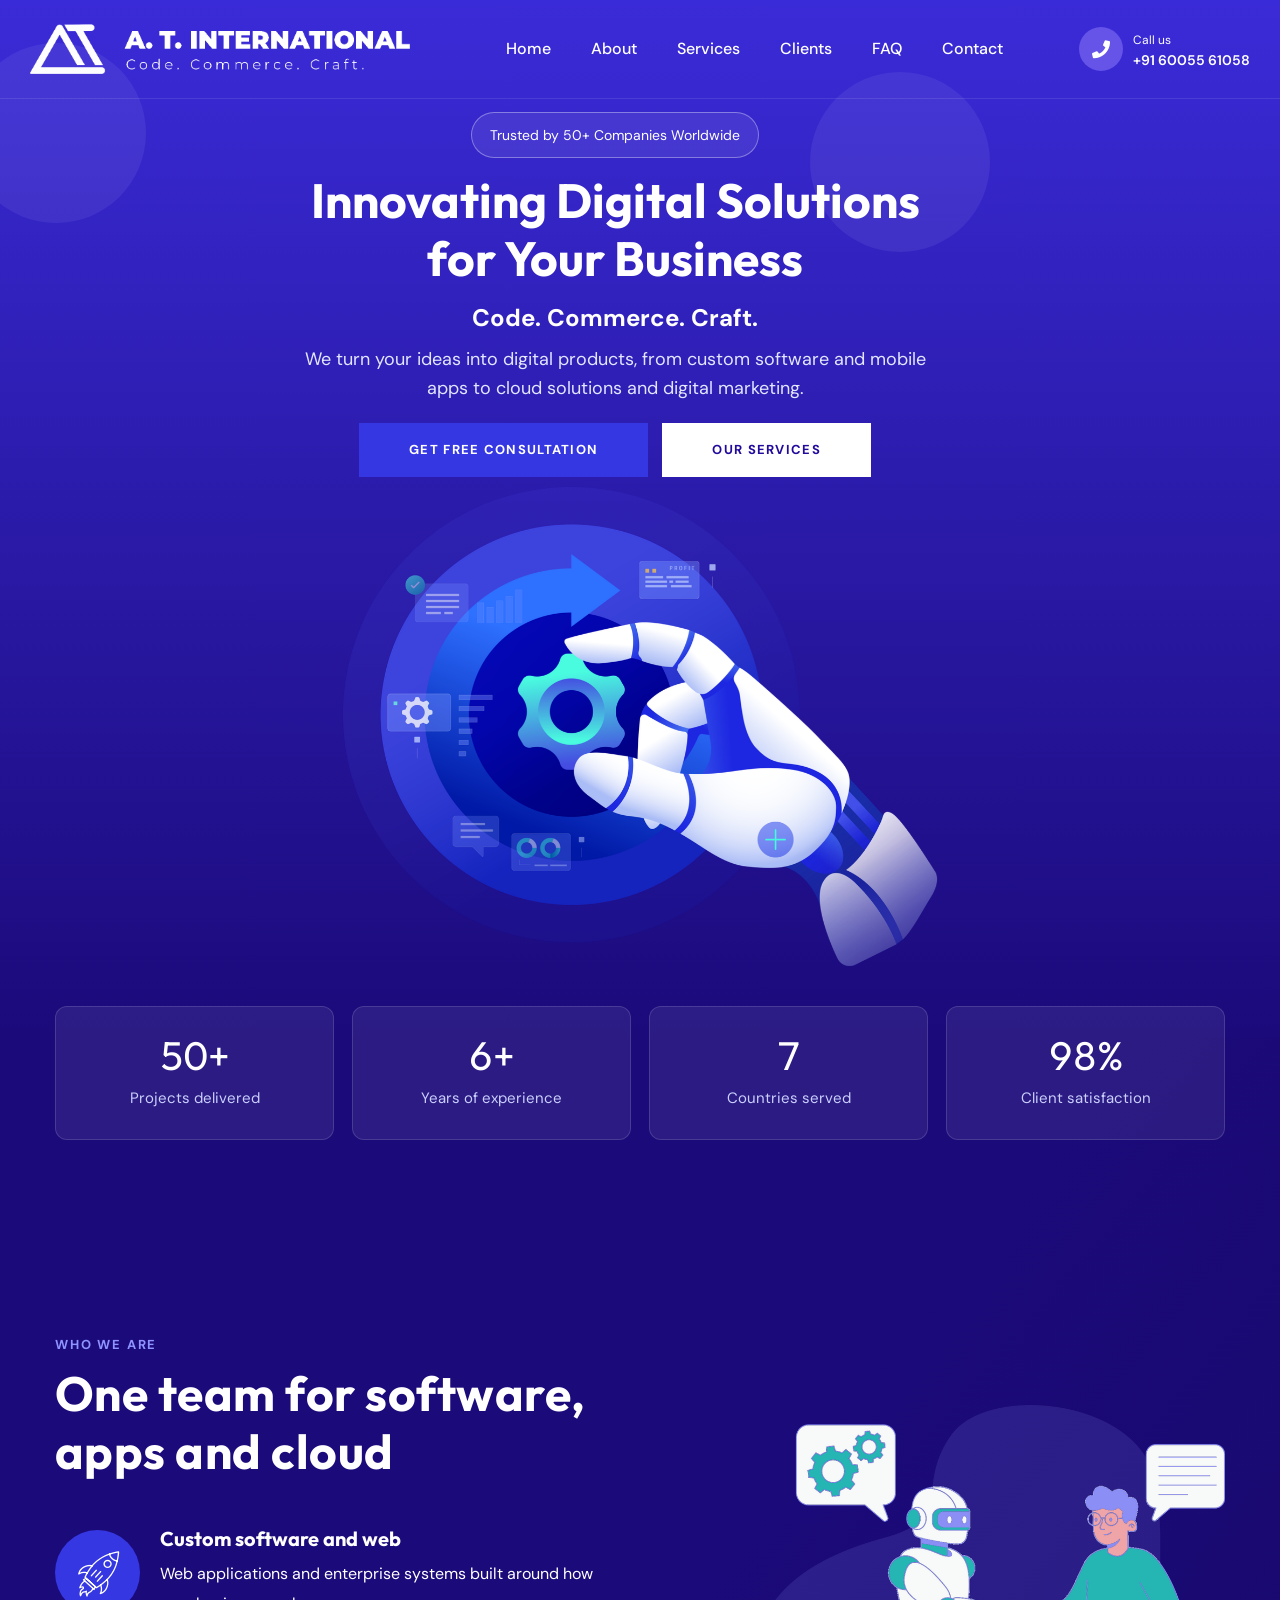
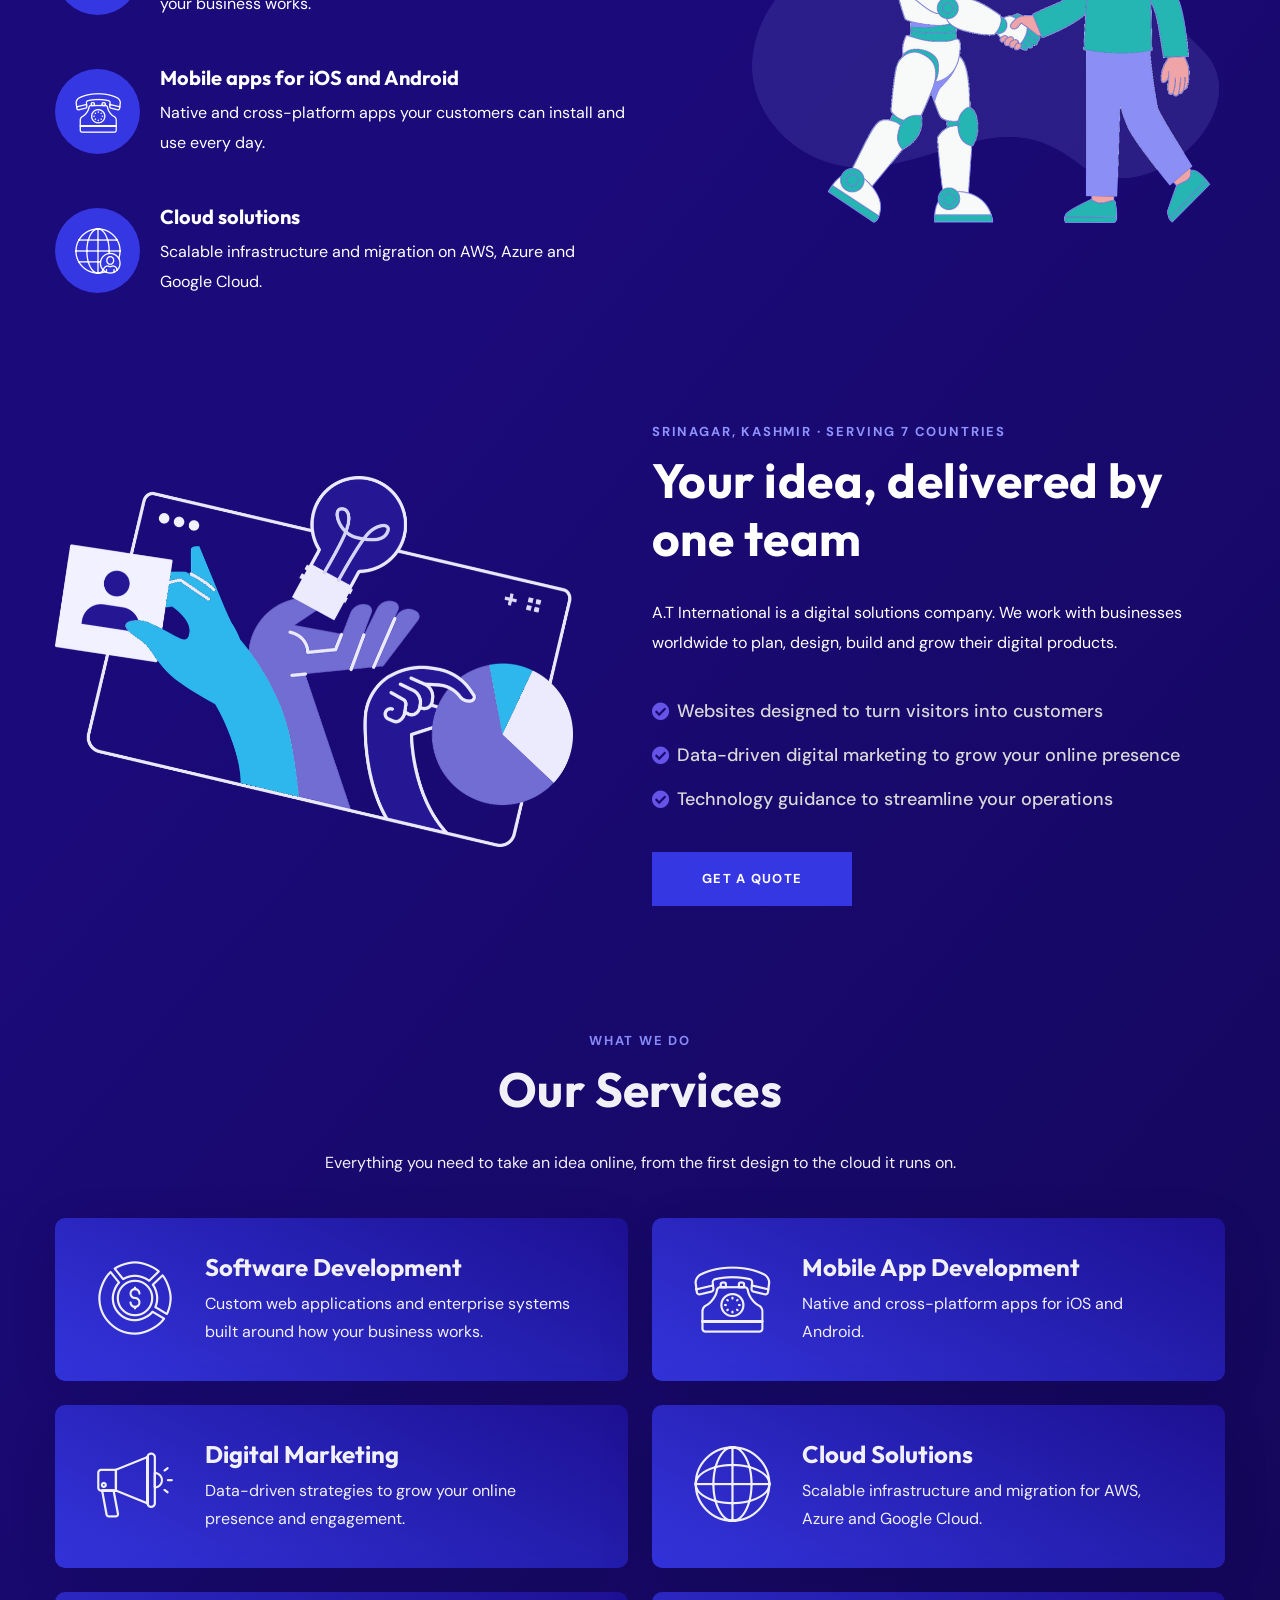
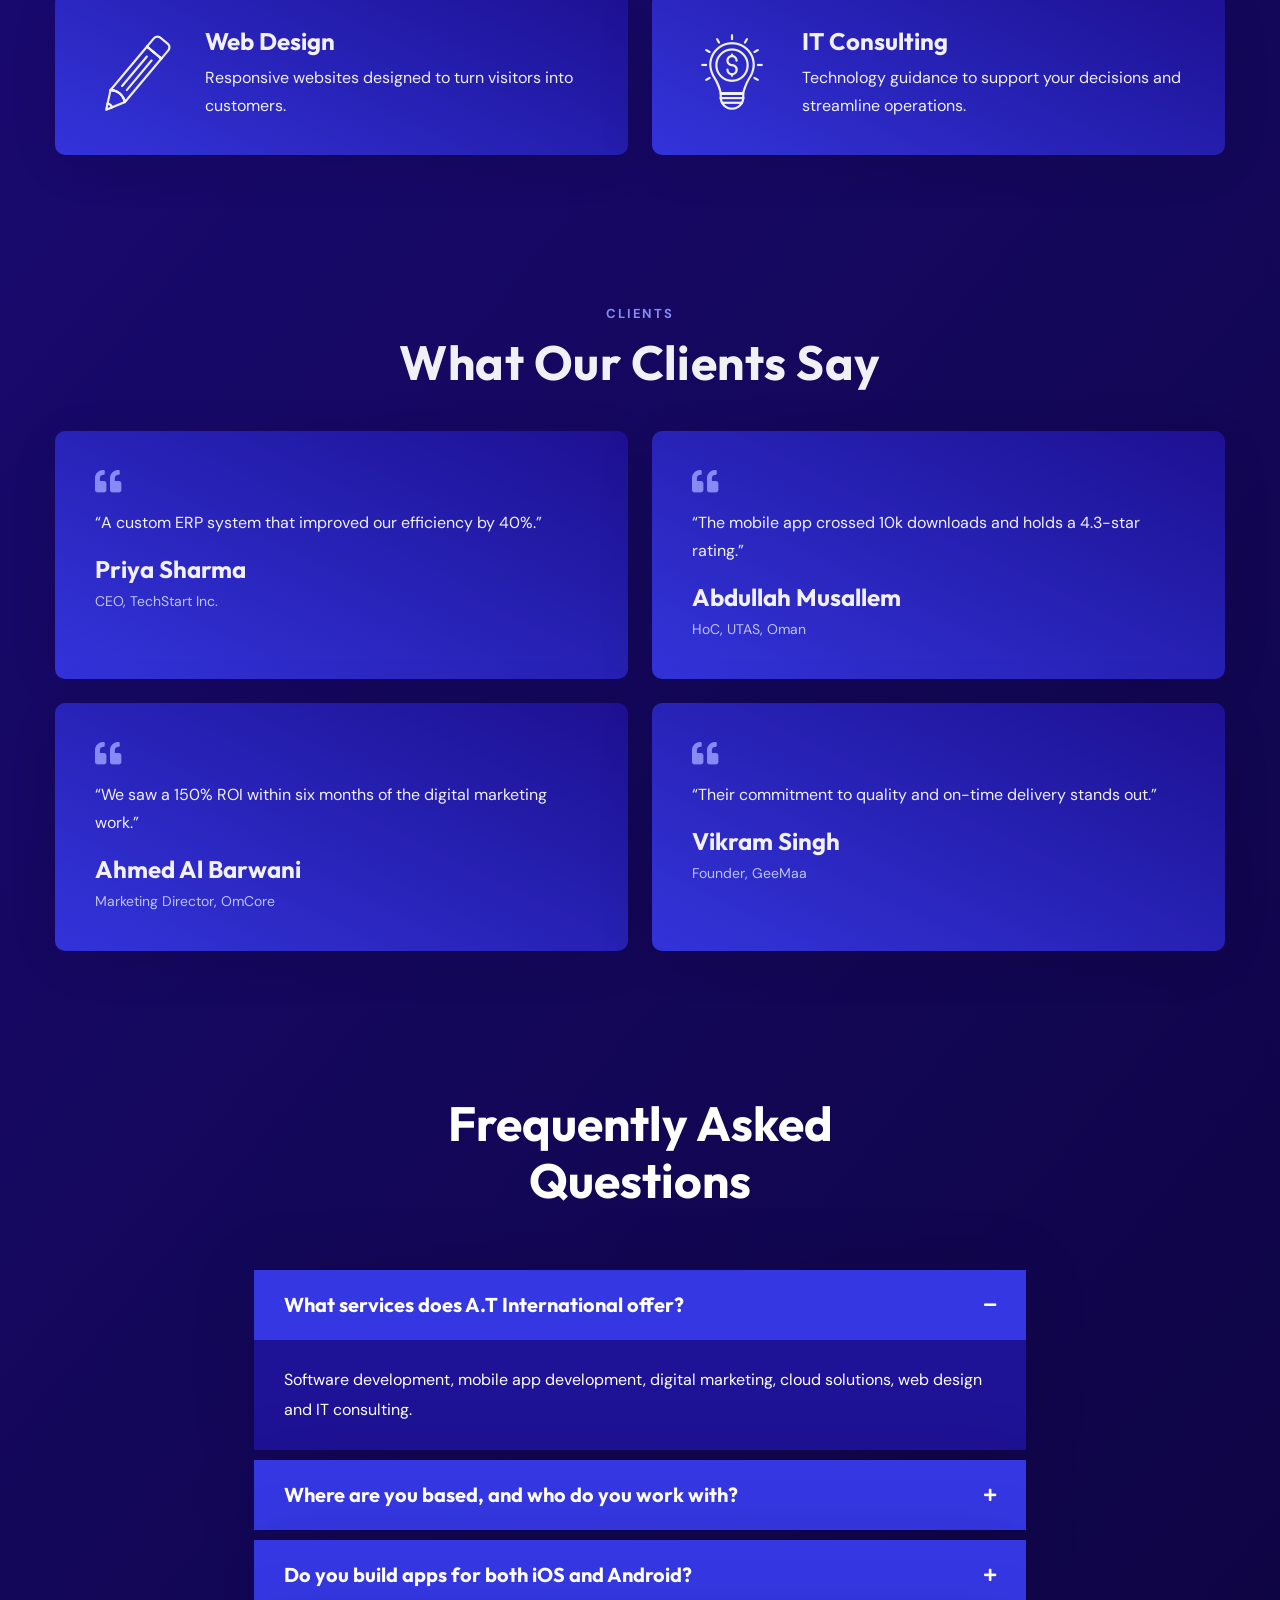
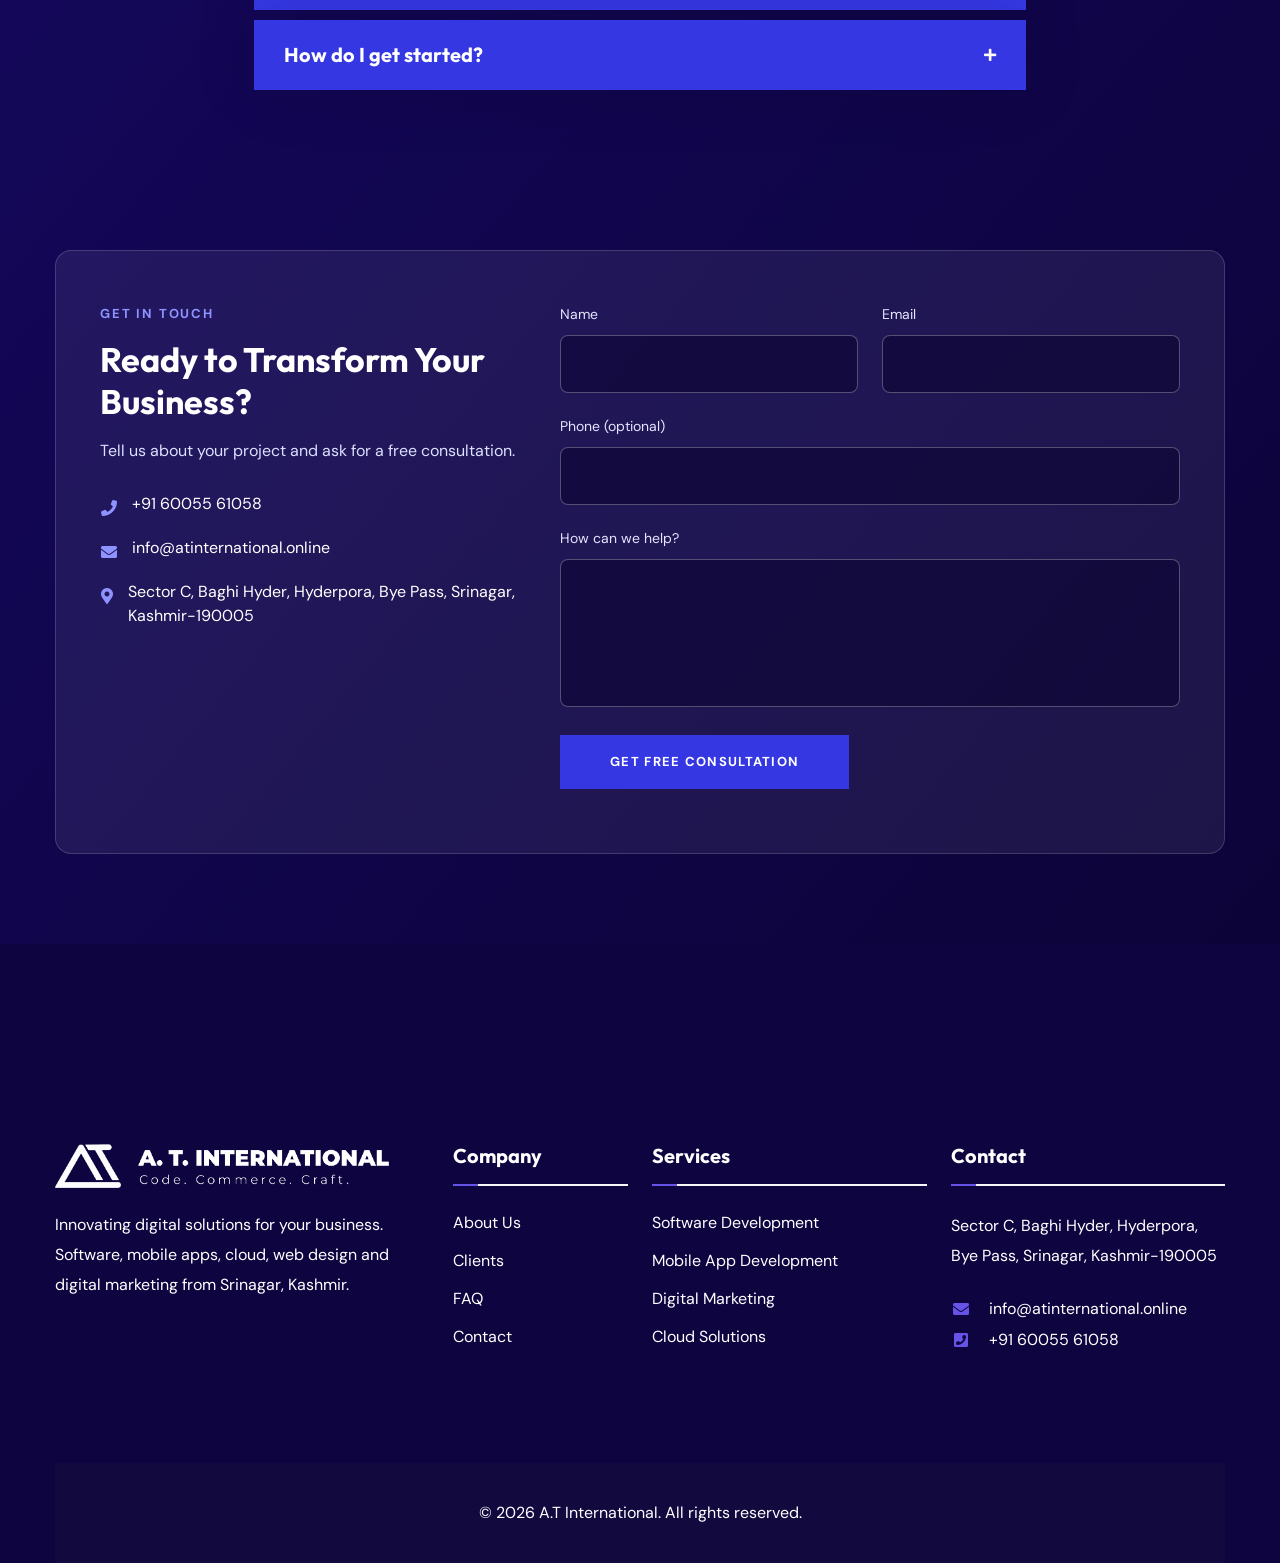
==== index.html @ 17a82e55 "Initial commit: A.T International website Co-Authored-By: Claude Sonnet 5.5 <noreply@anthropic.com> " ====
<!DOCTYPE html>
<html  lang="en">
<head>
<meta charset="utf-8">
<title>A.T International | Innovating Digital Solutions for Your Business</title>

<!-- Stylesheets -->
<link href="css/bootstrap.min.css" rel="stylesheet">


<link href="css/style.css" rel="stylesheet">


	<link href="css/style-app4.css" rel="stylesheet">

<link href="css/responsive.css" rel="stylesheet">
<link href="css/brand.css" rel="stylesheet">
<meta name="description" content="A.T International builds custom software, mobile apps, cloud solutions, websites and digital marketing for businesses worldwide. Based in Srinagar, Kashmir, India.">

<link rel="shortcut icon" href="images/favicon.png" type="image/x-icon">
<link rel="icon" href="images/favicon.png" type="image/x-icon">

<!-- Responsive -->
<meta http-equiv="X-UA-Compatible" content="IE=edge">
<meta name="viewport" content="width=device-width, initial-scale=1.0, maximum-scale=1.0, user-scalable=0">


</head>

<body
>
<div class="page-wrapper bg_linear_full">

	<!-- Preloader -->
<div class="preloader"></div>
	<!-- Main Header-->
	<header class="main-header header-style-four" id="home">
		<!-- Header Lower -->
		<div class="header-lower">
			<!-- Main box -->
			<div class="main-box">
				<div class="logo-box">
					<div class="logo">
												<a href="index.php" title=""><img src="images/at-logo-white.png" alt="" title=""></a>
					</div>
				</div>

				<!--Nav Box-->
				<div class="nav-outer">

					<nav class="nav main-menu">
												<ul class="navigation onepage-nav">
    <li class="current"><a href="#home">Home</a></li>
    <li><a href="#about">About</a></li>
    <li><a href="#services">Services</a></li>
    <li><a href="#clients">Clients</a></li>
    <li><a href="#faq">FAQ</a></li>
    <li><a href="#enquiry">Contact</a></li>
</ul>					</nav>
					<!-- Main Menu End-->
				</div>

				<div class="outer-box">
						<a href="tel:+916005561058" class="info-btn"><i class="icon fa fa-phone"></i><small>Call us</small><br> +91 60055 61058</a>

						<!-- Mobile Nav toggler -->
						<div class="mobile-nav-toggler"><span class="icon lnr-icon-bars"></span></div>
				</div>
			</div>
		</div>
		<!-- End Header Lower -->

		<!-- Mobile Menu  -->
		<div class="mobile-menu">
			<div class="menu-backdrop"></div>

			<!--Here Menu Will Come Automatically Via Javascript / Same Menu as in Header-->
			<nav class="menu-box">
				<div class="upper-box">
					<div class="nav-logo"><a href="index.php"><img src="images/at-logo-white.png" alt="" title=""></a></div>
					<div class="close-btn"><i class="icon fa fa-times"></i></div>
				</div>

				<ul class="navigation clearfix">
					<!--Keep This Empty / Menu will come through Javascript-->
				</ul>
				<ul class="contact-list-one">
						<li><div class="contact-info-box"><i class="icon lnr-icon-phone-handset"></i><span class="title">Call Now</span><a href="tel:+916005561058">+91 60055 61058</a></div></li>
						<li><div class="contact-info-box"><span class="icon lnr-icon-envelope1"></span><span class="title">Send Email</span><a href="mailto:info@atinternational.online">info@atinternational.online</a></div></li>
					</ul>
			</nav>
		</div><!-- End Mobile Menu -->

		

		<!-- Sticky Header  -->
		<div class="sticky-header">
			<div class="auto-container">
				<div class="inner-container">
					<!--Logo-->
					<div class="logo">
												<a href="index.php" title=""><img src="images/at-logo.png" alt="" title=""></a>
					</div>

					<!--Right Col-->
					<div class="nav-outer">
						<!-- Main Menu -->
						<nav class="main-menu">
							<div class="navbar-collapse show collapse clearfix">
								<ul class="navigation clearfix">
									<!--Keep This Empty / Menu will come through Javascript-->
								</ul>
							</div>
						</nav><!-- Main Menu End-->

						<!--Mobile Navigation Toggler-->
						<div class="mobile-nav-toggler"><span class="icon lnr-icon-bars"></span></div>
					</div>
				</div>
			</div>
		</div><!-- End Sticky Menu -->
	</header>
	<!--End Main Header -->



<section id="home" class="home_layout_app_4">
	<div class="each-object-round"></div>
	<div class="auto-container">
		<div class="row align-items-center"><div class="home_main col-12">
			<div class="home-details text-center">
				<div class="hero-badge">Trusted by 50+ Companies Worldwide</div>
				<h2>Innovating Digital Solutions <br> for Your Business</h2>
				<div class="text">Code. Commerce. Craft.</div>
				<p class="hero-sub">We turn your ideas into digital products, from custom software and mobile apps to cloud solutions and digital marketing.</p>
				<div class="hero-actions">
					<a href="#enquiry" class="theme-btn btn-style-one"><span class="btn-title">Get Free Consultation</span></a>
					<a href="#services" class="theme-btn btn-style-two hvr-light"><span class="btn-title">Our Services</span></a>
				</div>
			</div>
		</div></div>
	</div>
</section><section class="client_top_laptop-4">
	<div class="auto-container"><div class="row"><div class="image-column col-12 wow slideInUp"><div class="inner-column">
		<figure class="illus illus-hero mb-0"><img src="images/illus-hero.png" alt="Illustration of a robotic hand holding a gear inside a workflow cycle"></figure>
	</div></div></div></div>
</section><section class="stats-strip"><div class="auto-container"><div class="stats-grid">
	<div class="stat"><b>50+</b><span>Projects delivered</span></div>
	<div class="stat"><b>6+</b><span>Years of experience</span></div>
	<div class="stat"><b>7</b><span>Countries served</span></div>
	<div class="stat"><b>98%</b><span>Client satisfaction</span></div>
</div></div></section><section id="about" class="about-section-app-4">
	<div class="auto-container"><div class="row">
		<div class="content-column col-xl-6 col-lg-7 col-md-12 col-sm-12 wow fadeInRight" data-wow-delay="600ms"><div class="inner-column">
			<div class="sec-title"><div class="eyebrow">Who we are</div><h2 class="text-white">One team for software, apps and cloud</h2></div>
			<div class="content-box">
				<div class="about-block-four"><i class="icon flaticon-business-018-startup"></i><h5 class="title">Custom software and web</h5><div class="text">Web applications and enterprise systems built around how your business works.</div></div>
				<div class="about-block-four"><i class="icon flaticon-business-038-telephone"></i><h5 class="title">Mobile apps for iOS and Android</h5><div class="text">Native and cross-platform apps your customers can install and use every day.</div></div>
				<div class="about-block-four"><i class="icon flaticon-business-027-world"></i><h5 class="title">Cloud solutions</h5><div class="text">Scalable infrastructure and migration on AWS, Azure and Google Cloud.</div></div>
			</div>
		</div></div>
		<div class="image-column offset-xl-1 col-xl-5 col-lg-5 col-md-12 col-sm-12"><div class="inner-column-app wow fadeInLeft"><div class="image-box-app text-center">
			<figure class="illus illus-card wow fadeIn"><img src="images/illus-about1.png" alt="Illustration of a robot and a person shaking hands"></figure>
		</div></div></div>
	</div></div>
</section><section class="about-section-app-4 pt-0">
	<div class="auto-container"><div class="row">
		<div class="content-column col-xl-6 col-lg-7 col-md-12 col-sm-12 order-2 wow fadeInRight" data-wow-delay="600ms"><div class="inner-column">
			<div class="sec-title"><div class="eyebrow">Srinagar, Kashmir &middot; Serving 7 countries</div><h2 class="text-white">Your idea, delivered by one team</h2>
			<div class="text text-white">A.T International is a digital solutions company. We work with businesses worldwide to plan, design, build and grow their digital products.</div></div>
			<div class="content-box"><ul class="list-style-three">
				<li>Websites designed to turn visitors into customers</li>
				<li>Data-driven digital marketing to grow your online presence</li>
				<li>Technology guidance to streamline your operations</li>
			</ul></div>
			<div class="btm-box"><a href="#enquiry" class="theme-btn btn-style-one btn-style-chnage"><span class="btn-title">Get a Quote</span></a></div>
		</div></div>
		<div class="image-column col-xl-6 col-lg-5 col-md-12 col-sm-12"><div class="inner-column wow fadeInLeft"><div class="image-box-app">
			<figure class="illus illus-card wow fadeIn"><img src="images/illus-about2.png" alt="Illustration of hands holding an idea, a profile and a chart"></figure>
		</div></div></div>
	</div></div>
</section><section id="services" class="countries-section-4">
	<div class="outer-box pt-0"><div class="auto-container">
		<div class="sec-title text-center light"><div class="eyebrow">What we do</div><h2>Our Services</h2>
		<div class="text text-white">Everything you need to take an idea online, from the first design to the cloud it runs on.</div></div>
		<div class="row">
<div class="country-block-three col-lg-6 col-md-6 col-sm-12"><div class="inner-box"><div class="content">
<div class="flag"><a href="#enquiry"><i class="icon flaticon-business-062-diagram"></i></a></div>
<h4 class="title"><a href="#enquiry">Software Development</a></h4><div class="text">Custom web applications and enterprise systems built around how your business works.</div></div></div></div><div class="country-block-three col-lg-6 col-md-6 col-sm-12"><div class="inner-box"><div class="content">
<div class="flag"><a href="#enquiry"><i class="icon flaticon-business-038-telephone"></i></a></div>
<h4 class="title"><a href="#enquiry">Mobile App Development</a></h4><div class="text">Native and cross-platform apps for iOS and Android.</div></div></div></div><div class="country-block-three col-lg-6 col-md-6 col-sm-12"><div class="inner-box"><div class="content">
<div class="flag"><a href="#enquiry"><i class="icon flaticon-business-032-megaphone"></i></a></div>
<h4 class="title"><a href="#enquiry">Digital Marketing</a></h4><div class="text">Data-driven strategies to grow your online presence and engagement.</div></div></div></div><div class="country-block-three col-lg-6 col-md-6 col-sm-12"><div class="inner-box"><div class="content">
<div class="flag"><a href="#enquiry"><i class="icon flaticon-business-016-world"></i></a></div>
<h4 class="title"><a href="#enquiry">Cloud Solutions</a></h4><div class="text">Scalable infrastructure and migration for AWS, Azure and Google Cloud.</div></div></div></div><div class="country-block-three col-lg-6 col-md-6 col-sm-12"><div class="inner-box"><div class="content">
<div class="flag"><a href="#enquiry"><i class="icon flaticon-business-026-pencil"></i></a></div>
<h4 class="title"><a href="#enquiry">Web Design</a></h4><div class="text">Responsive websites designed to turn visitors into customers.</div></div></div></div><div class="country-block-three col-lg-6 col-md-6 col-sm-12"><div class="inner-box"><div class="content">
<div class="flag"><a href="#enquiry"><i class="icon flaticon-business-036-idea"></i></a></div>
<h4 class="title"><a href="#enquiry">IT Consulting</a></h4><div class="text">Technology guidance to support your decisions and streamline operations.</div></div></div></div>
		</div>
	</div></div>
</section><section id="clients" class="countries-section-4 clients-section">
	<div class="outer-box pt-0"><div class="auto-container">
		<div class="sec-title text-center light"><div class="eyebrow">Clients</div><h2>What Our Clients Say</h2></div>
		<div class="row">
<div class="country-block-three col-lg-6 col-md-6 col-sm-12"><div class="inner-box"><div class="content">
<div class="quote-mark"><i class="fa fa-quote-left"></i></div>
<div class="text">&ldquo;A custom ERP system that improved our efficiency by 40%.&rdquo;</div><h4 class="title who">Priya Sharma</h4><div class="role">CEO, TechStart Inc.</div></div></div></div><div class="country-block-three col-lg-6 col-md-6 col-sm-12"><div class="inner-box"><div class="content">
<div class="quote-mark"><i class="fa fa-quote-left"></i></div>
<div class="text">&ldquo;The mobile app crossed 10k downloads and holds a 4.3-star rating.&rdquo;</div><h4 class="title who">Abdullah Musallem</h4><div class="role">HoC, UTAS, Oman</div></div></div></div><div class="country-block-three col-lg-6 col-md-6 col-sm-12"><div class="inner-box"><div class="content">
<div class="quote-mark"><i class="fa fa-quote-left"></i></div>
<div class="text">&ldquo;We saw a 150% ROI within six months of the digital marketing work.&rdquo;</div><h4 class="title who">Ahmed Al Barwani</h4><div class="role">Marketing Director, OmCore</div></div></div></div><div class="country-block-three col-lg-6 col-md-6 col-sm-12"><div class="inner-box"><div class="content">
<div class="quote-mark"><i class="fa fa-quote-left"></i></div>
<div class="text">&ldquo;Their commitment to quality and on-time delivery stands out.&rdquo;</div><h4 class="title who">Vikram Singh</h4><div class="role">Founder, GeeMaa</div></div></div></div>
		</div>
	</div></div>
</section><section id="faq" class="faq-section-app-4 pt-0">
	<div class="auto-container">
		<div class="sec-title-app text-center mb-60"><h2 class="text-white">Frequently Asked <br> Questions</h2></div>
		<div class="row justify-content-center"><div class="faq-column col-lg-8 col-md-12 col-sm-12">
			<ul class="accordion-box-app accordion-box-app-4 wow fadeInRight">
<li class="accordion block active-block"><div class="acc-btn border-0 active">What services does A.T International offer?<div class="icon fa fa-plus"></div></div><div class="acc-content current"><div class="content"><div class="text">Software development, mobile app development, digital marketing, cloud solutions, web design and IT consulting.</div></div></div></li><li class="accordion block"><div class="acc-btn border-0">Where are you based, and who do you work with?<div class="icon fa fa-plus"></div></div><div class="acc-content"><div class="content"><div class="text">We are based in Srinagar, Kashmir, India, and have delivered 50+ projects for companies in 7 countries.</div></div></div></li><li class="accordion block"><div class="acc-btn border-0">Do you build apps for both iOS and Android?<div class="icon fa fa-plus"></div></div><div class="acc-content"><div class="content"><div class="text">Yes. We build native and cross-platform mobile apps for iOS and Android.</div></div></div></li><li class="accordion block"><div class="acc-btn border-0">How do I get started?<div class="icon fa fa-plus"></div></div><div class="acc-content"><div class="content"><div class="text">Request a free consultation using the form below, or call +91 60055 61058. Tell us about your idea and we will get back to you.</div></div></div></li>
			</ul>
		</div></div>
	</div>
</section><section id="enquiry" class="enq-section">
	<div class="auto-container"><div class="enq-card"><div class="row">
		<div class="col-lg-5 col-md-12 enq-info-col">
			<div class="eyebrow">Get in touch</div>
			<h2>Ready to Transform Your Business?</h2>
			<p>Tell us about your project and ask for a free consultation.</p>
			<ul class="enq-lines">
				<li><i class="fa fa-phone"></i><a href="tel:+916005561058">+91 60055 61058</a></li>
				<li><i class="fa fa-envelope"></i><a href="mailto:info@atinternational.online">info@atinternational.online</a></li>
				<li><i class="fa fa-map-marker-alt"></i><span>Sector C, Baghi Hyder, Hyderpora, Bye Pass, Srinagar, Kashmir-190005</span></li>
			</ul>
		</div>
		<div class="col-lg-7 col-md-12">
			<form id="contact-form" class="enq-form" method="post" action="contact.php" novalidate>
				<div class="row">
					<div class="col-md-6"><label for="cf-name">Name</label><input id="cf-name" name="name" type="text" required autocomplete="name"></div>
					<div class="col-md-6"><label for="cf-email">Email</label><input id="cf-email" name="email" type="email" required autocomplete="email"></div>
					<div class="col-12"><label for="cf-phone">Phone (optional)</label><input id="cf-phone" name="phone" type="tel" autocomplete="tel"></div>
					<div class="col-12"><label for="cf-msg">How can we help?</label><textarea id="cf-msg" name="message" rows="4" required></textarea></div>
					<div class="col-12 hp"><label for="cf-web">Leave this empty</label><input id="cf-web" name="website" type="text" tabindex="-1" autocomplete="off"></div>
					<div class="col-12"><button type="submit" class="theme-btn btn-style-one"><span class="btn-title">Get Free Consultation</span></button><div id="cf-status" class="cf-status" role="status" aria-live="polite"></div></div>
				</div>
			</form>
		</div>
	</div></div></div>
</section>

	<footer class="main-footer-app-4">
		<div class="widgets-section"><div class="auto-container"><div class="row">
			<div class="footer-column col-xl-4 col-lg-12 col-md-6 col-sm-12"><div class="footer-widget about-widget">
				<div class="logo"><a href="#home"><img src="images/at-logo-white.png" alt="A.T International"></a></div>
				<div class="text">Innovating digital solutions for your business. Software, mobile apps, cloud, web design and digital marketing from Srinagar, Kashmir.</div>
			</div></div>
			<div class="footer-column col-xl-2 col-lg-4 col-md-6 col-sm-12"><div class="footer-widget"><h3 class="widget-title">Company</h3>
				<ul class="user-links"><li><a href="#about">About Us</a></li><li><a href="#clients">Clients</a></li><li><a href="#faq">FAQ</a></li><li><a href="#enquiry">Contact</a></li></ul>
			</div></div>
			<div class="footer-column col-xl-3 col-lg-4 col-md-6 col-sm-12"><div class="footer-widget"><h3 class="widget-title">Services</h3>
				<ul class="user-links"><li><a href="#services">Software Development</a></li><li><a href="#services">Mobile App Development</a></li><li><a href="#services">Digital Marketing</a></li><li><a href="#services">Cloud Solutions</a></li></ul>
			</div></div>
			<div class="footer-column col-xl-3 col-lg-4 col-md-6 col-sm-12"><div class="footer-widget contact-widget-app-4"><h3 class="widget-title">Contact</h3><div class="widget-content">
				<div class="text">Sector C, Baghi Hyder, Hyderpora, Bye Pass, Srinagar, Kashmir-190005</div>
				<ul class="contact-info">
					<li><i class="fa fa-envelope"></i> <a href="mailto:info@atinternational.online">info@atinternational.online</a><br></li>
					<li><i class="fa fa-phone-square"></i> <a href="tel:+916005561058">+91 60055 61058</a><br></li>
				</ul>
			</div></div></div>
		</div></div></div>
		<div class="footer-bottom"><div class="auto-container"><div class="inner-container" style="background: #12093F;">
			<div class="copyright-text text-white">&copy; 2026 A.T International. All rights reserved.</div>
		</div></div></div>
	</footer>

</div><!-- End Page Wrapper -->

<div class="scroll-to-top scroll-to-target" data-target="html"><span class="fa fa-angle-up"></span></div>

<script src="js/jquery.js"></script>
<script src="js/popper.min.js"></script>
<script src="js/bootstrap.min.js"></script>
<script src="js/jquery.fancybox.js"></script>
<script src="js/jquery-ui.js"></script>
<script src="js/wow.js"></script>
<script src="js/appear.js"></script>
<script src="js/mixitup.js"></script>
<script src="js/bxslider.js"></script>
<script src="js/select2.min.js"></script>
<script src="js/swiper.min.js"></script>
<script src="js/owl.js"></script>
<script src="js/script.js"></script>
<script>
(function(){
  var f=document.getElementById('contact-form'),s=document.getElementById('cf-status');
  if(!f)return;
  f.addEventListener('submit',function(e){
    e.preventDefault();
    var n=f.name.value.trim(),m=f.email.value.trim(),t=f.message.value.trim();
    if(!n||!/^\S+@\S+\.\S+$/.test(m)||!t){s.textContent='Please enter your name, a valid email and a message.';s.className='cf-status err';return;}
    s.textContent='Sending...';s.className='cf-status';
    fetch('contact.php',{method:'POST',body:new FormData(f)}).then(function(r){return r.json();}).then(function(j){
      if(j&&j.ok){s.textContent='Thank you. We have received your message and will get back to you soon.';s.className='cf-status ok';f.reset();}
      else throw new Error();
    }).catch(function(){s.textContent='The message could not be sent. Please email info@atinternational.online or call +91 60055 61058.';s.className='cf-status err';});
  });
})();
</script>
</body>
</html>
---- css/style.css ----
/* Oitech | Technology IT Solutions php Template

Template Name: Oitech
Version: 1.0.0
License: copyright commercial

/************ TABLE OF CONTENTS ***************
1. Fonts
2. Reset
3. Global Settings
4. Main Header / TWO / Three / Four / Five
5. Sticky Header 
6. Mobile Menu
7. Section Title
8. Page Title
9. Main Slider
10. Banner Section / Two / Three / Four
11. Features Section / Two / Three / Four / Five / Six
12. About Section / Two / Three / Four / Five / Six
13. Services Section / Two / Three / Four / Five
14. Map Section
15. Call To Action / Two / Three / Four / Five
16. Locations Section / Two
17. Offer Section / Two / Three / Four
18. FAQ's Sectiom / Two
19. Work Section
20. Fun Fact Section / Two
21. Project Section / Two / Three
22. Testimonial Section / Two / Three / Four
23. Why Choose Us / Two / Three
24. Industries Section
25. Pricing Section
26. team Section / Two
27. Contact Sectiom / Two / Three / Four
28. News Section / Two
29. Clients Section
30. Main Footer
**********************************************/
@import url("https://fonts.googleapis.com/css2?family=DM+Sans:ital,wght@0,400;0,500;0,700;1,400;1,500;1,700&display=swap");
@import url("animate.css");
@import url("owl.css");
@import url("swiper.min.css");
@import url("jquery.fancybox.min.css");
@import url("jquery-ui.css");
@import url("linear.css");
@import url("select2.min.css");
@import url("fontawesome-all.css");
@import url("flaticon.css");
@import url("tm-bs-mp.css");
@import url("tm-utility-classes.css");
:root {
  --theme-color1: #222429;
  --theme-color2: #ffaa17;
  --theme-color3: #f4f5f8;
  --bg-theme-color1: var(--theme-color1);
  --bg-theme-color2: var(--theme-color2);
  --bg-theme-color3: var(--theme-color3);
  --border-theme-color1: var(--theme-color1);
  --border-theme-color2: var(--theme-color2);
  --border-theme-color3: var(--theme-color3);
  --text-color-bg-theme-color1: #fff;
  --text-color-bg-theme-color2: var(--headings-color);
  --text-color-bg-theme-color3: #fff;
  --text-color: #808287;
  --headings-color: var(--theme-color1);
  --link-color: var(--theme-color1);
  --link-hover-color: var(--theme-color1);
  --text-font: "DM Sans", sans-serif;
  --title-font: "Outfit", sans-serif;
  --body-font-size: 16px;
  --body-line-height: 30px;
  --body-font-weight: 400;
  --line-height-heading-h1: 1em;
  --line-height-heading: 1.2em;
  --line-height-heading-small: 1.4em;
  --h1-font-size: 90px;
  --h2-font-size: 48px;
  --h3-font-size: 36px;
  --h4-font-size: 24px;
  --h5-font-size: 20px;
  --h6-font-size: 18px;
  --h1-font-weight: 700;
  --h2-font-weight: 700;
  --h3-font-weight: 700;
  --h4-font-weight: 700;
  --h5-font-weight: 700;
  --h6-font-weight: 700;
  --sec-title-subtitle-color: var(--theme-color2);
  --sec-title-subtitle-font-size: 14px;
  --sec-title-subtitle-font-family: var(--text-font);
  --sec-title-subtitle-font-weight: 700;
  --sec-title-subtitle-line-height: 1.2em;
  --sec-title-color: var(--headings-color);
  --sec-title-font-size: var(--h2-font-size);
  --sec-title-font-family: var(--title-font);
  --sec-title-font-weight: var(--h2-font-weight);
  --theme-light-background: #f8f6f1;
  --theme-light-background-text-color: var(--headings-color);
  --theme-black: #222429;
  --container-width: 1200px;
  --small-container-width: 1000px;
  --large-container-width: 1550px;
  --container-pt: 120px;
  --container-pb: 120px;
}

/*
 * typography.scss
 * -----------------------------------------------
*/
::-moz-selection {
  background: var(--theme-color1);
  color: #fff;
  text-shadow: none;
}
::selection {
  background: var(--theme-color1);
  color: #fff;
  text-shadow: none;
}

::-moz-selection {
  background: var(--theme-color1); /* Firefox */
  color: #fff;
  text-shadow: none;
}

::-webkit-selection {
  background: var(--theme-color1); /* Safari */
  color: #fff;
  text-shadow: none;
}

:active,
:focus {
  outline: none !important;
}

::-webkit-input-placeholder {
  color: #7c858c;
}

::-moz-input-placeholder {
  color: #7c858c;
}

::-ms-input-placeholder {
  color: #7c858c;
}

body {
  background-color: #fff;
  background-attachment: fixed;
  -ms-word-wrap: break-word;
  word-wrap: break-word;
  counter-reset: my-sec-counter;
  -webkit-font-smoothing: antialiased;
  -moz-font-smoothing: antialiased;
  color: var(--text-color);
  font-size: var(--body-font-size);
  font-family: var(--text-font);
  font-weight: var(--body-font-weight);
  line-height: var(--body-line-height);
}

p, .text {
  color: var(--text-color);
  font-size: var(--body-font-size);
  font-family: var(--text-font);
  font-weight: var(--body-font-weight);
  line-height: var(--body-line-height);
}

/* -------- Headings ---------- */
h1, h2, h3, h4, h5, h6 {
  color: var(--headings-color);
  font-family: var(--title-font);
  position: relative;
  line-height: var(--line-height-heading-);
}
h1 small,
h1 .small, h2 small,
h2 .small, h3 small,
h3 .small, h4 small,
h4 .small, h5 small,
h5 .small, h6 small,
h6 .small {
  font-weight: normal;
  line-height: 1;
  color: var(--headings-color);
}
h1 a, h2 a, h3 a, h4 a, h5 a, h6 a {
  color: inherit;
  font-weight: inherit;
}

h1,
h2,
h3,
h4,
h5,
h6 {
  margin-bottom: 1rem;
}

h1 {
  font-size: var(--h1-font-size);
  font-weight: var(--h1-font-weight);
  line-height: var(--line-height-heading-h1);
}

h2 {
  font-size: var(--h2-font-size);
  font-weight: var(--h2-font-weight);
  line-height: var(--line-height-heading);
}

h3 {
  font-size: var(--h3-font-size);
  font-weight: var(--h3-font-weight);
  line-height: var(--line-height-heading);
}

h4 {
  font-size: var(--h4-font-size);
  font-weight: var(--h4-font-weight);
  line-height: var(--line-height-heading);
}

h5 {
  font-size: var(--h5-font-size);
  font-weight: var(--h5-font-weight);
  line-height: var(--line-height-heading);
}

h6 {
  font-size: var(--h6-font-size);
  font-weight: var(--h6-font-weight);
  line-height: var(--line-height-heading-small);
}

/* -------- Body Text ---------- */
table p {
  margin-bottom: 0;
}

p {
  margin-bottom: 20px;
}
p a:not(.button):not(.btn):hover, p a:not(.button):not(.btn):focus {
  text-decoration: underline;
}

/* -------- other ---------- */
a {
  color: var(--link-color);
  text-decoration: none;
  font-weight: var(--body-font-weight);
  cursor: pointer;
  -webkit-transition: all 0.3s ease;
  transition: all 0.3s ease;
}
a:hover, a:focus {
  color: inherit;
  text-decoration: none;
  outline: none;
}
a b, a strong {
  -webkit-transition: all 0.3s ease;
  transition: all 0.3s ease;
}
a img {
  border: none;
}

pre,
ul,
ol,
dl,
dd,
blockquote,
address,
table,
fieldset {
  margin-bottom: 10px;
}

ol, ul {
  list-style-position: inside;
  margin: 0;
  padding: 0;
}

b, strong {
  color: #333;
  font-weight: var(--body-font-weight-bold);
}

iframe {
  border: none !important;
}

/*
 * container.scss
 * -----------------------------------------------
*/
.container .container {
  width: 100%;
}

.container .container,
.container .container-fluid,
.container-fluid .container,
.container-fluid .container-fluid {
  padding-left: 0;
  padding-right: 0;
}

section > .container,
section > .container-fluid {
  padding-top: var(--container-pt);
  padding-bottom: var(--container-pt);
}

@media (min-width: 1400px) {
  .container, .container-lg, .container-md, .container-sm, .container-xl, .container-xxl {
    max-width: var(--container-width);
  }
}
/*=== Default Form ===*/
.form-control, .input-text {
  height: calc(2.25rem + 27px);
  padding: 14px 30px;
  outline: 0;
  background-color: #f4f5f8;
  border: 1px solid #f4f5f8;
  color: #686a6f;
  font-size: 0.9rem;
  width: 100%;
}
.form-control::-webkit-input-placeholder, .input-text::-webkit-input-placeholder {
  color: #686a6f;
  opacity: 1;
}
.form-control::-moz-placeholder, .input-text::-moz-placeholder {
  color: #686a6f;
  opacity: 1;
}
.form-control:-ms-input-placeholder, .input-text:-ms-input-placeholder {
  color: #686a6f;
  opacity: 1;
}
.form-control::-ms-input-placeholder, .input-text::-ms-input-placeholder {
  color: #686a6f;
  opacity: 1;
}
.form-control::placeholder, .input-text::placeholder {
  color: #686a6f;
  opacity: 1;
}
.form-control:-ms-input-placeholder, .input-text:-ms-input-placeholder {
  color: #686a6f;
}
.form-control::-ms-input-placeholder, .input-text::-ms-input-placeholder {
  color: #686a6f;
}

textarea.form-control {
  height: auto;
  padding-top: 15px;
  padding-bottom: 15px;
}

.tm-pricing-smart-switcher {
  color: var(--heading-color);
  font-size: 19px;
  letter-spacing: -0.2px;
  display: -webkit-box;
  display: -ms-flexbox;
  display: flex;
  -webkit-box-align: center;
  -ms-flex-align: center;
  align-items: center;
  -webkit-box-pack: center;
  -ms-flex-pack: center;
  justify-content: center;
  margin-bottom: 55px;
}
.tm-pricing-smart-switcher .price-offer {
  color: var(--text-color-bg-theme-color2);
  background-color: #333;
  font-size: 12px;
  line-height: inherit;
  padding: 0.5px 12px;
  border-radius: 30px;
  margin-left: 15px;
  text-transform: uppercase;
}
.tm-pricing-smart-switcher .pricing-switcher-btn {
  display: -webkit-box;
  display: -ms-flexbox;
  display: flex;
}
.tm-pricing-smart-switcher .pricing-switcher-btn .btn-toggle {
  width: 70px;
  height: 33px;
  border-radius: 17px;
  background-color: rgba(22, 28, 45, 0.15);
  position: relative;
  display: inline-block;
  margin: 0 1rem;
}
.tm-pricing-smart-switcher .pricing-switcher-btn .btn-toggle.secondary-active {
  background-color: var(--theme-color1);
}
.tm-pricing-smart-switcher .pricing-switcher-btn .btn-toggle.secondary-active span {
  right: 7px;
}
.tm-pricing-smart-switcher .pricing-switcher-btn .btn-toggle span {
  width: 20px;
  height: 20px;
  background-color: #ffffff;
  position: absolute;
  right: calc(100% - 27px);
  margin-left: 6px;
  top: 50%;
  -webkit-transform: translatey(-50%);
  transform: translatey(-50%);
  -webkit-transition: 0.4s ease-in-out;
  transition: 0.4s ease-in-out;
  border-radius: 500px;
  pointer-events: none;
}

.tm-pricing-smart-switcher-button .switch-buttons {
  display: -webkit-box;
  display: -ms-flexbox;
  display: flex;
  -ms-flex-wrap: wrap;
      flex-wrap: wrap;
  margin: 0;
  padding: 0;
  list-style: none;
  border: 0;
}
.tm-pricing-smart-switcher-button .switch-buttons li {
  display: inline-block;
  margin-bottom: 0;
}
.tm-pricing-smart-switcher-button .switch-buttons li a {
  display: block;
  border: 1px solid #eee;
  outline: none;
  display: inline-block;
  padding: 0.9375rem 2.1875rem;
  cursor: pointer;
  border-radius: 0;
  -webkit-transition: all 0.4s ease;
  transition: all 0.4s ease;
  background-color: rgb(254, 253, 254);
  -webkit-box-shadow: 0px 15px 30px 0px rgba(119, 123, 146, 0.1);
          box-shadow: 0px 15px 30px 0px rgba(119, 123, 146, 0.1);
}
.tm-pricing-smart-switcher-button .switch-buttons li a:hover, .tm-pricing-smart-switcher-button .switch-buttons li a.active {
  color: var(--text-color-bg-theme-color2);
  border-color: var(--theme-color2);
  background-color: var(--theme-color2);
}
.tm-pricing-smart-switcher-button .switch-buttons li a span.price-offer {
  color: #fff;
  background-color: #333;
  font-size: 12px;
  line-height: inherit;
  padding: 0.5px 12px;
  border-radius: 30px;
  margin-left: 15px;
  text-transform: uppercase;
}
.tm-pricing-smart-switcher-button .switch-buttons li:first-child a {
  border-top-left-radius: 4px;
  border-bottom-left-radius: 4px;
}
.tm-pricing-smart-switcher-button .switch-buttons li:last-child a {
  border-top-right-radius: 4px;
  border-bottom-right-radius: 4px;
}
.tm-switch-buttons-round-yes .tm-pricing-smart-switcher-button .switch-buttons li:first-child a {
  border-top-left-radius: 50px;
  border-bottom-left-radius: 50px;
}
.tm-switch-buttons-round-yes .tm-pricing-smart-switcher-button .switch-buttons li:last-child a {
  border-top-right-radius: 50px;
  border-bottom-right-radius: 50px;
}
.tm-pricing-smart-switcher-button.round-switch-btn .switch-buttons li:first-child a {
  border-top-left-radius: 50px;
  border-bottom-left-radius: 50px;
}
.tm-pricing-smart-switcher-button.round-switch-btn .switch-buttons li:last-child a {
  border-top-right-radius: 50px;
  border-bottom-right-radius: 50px;
}

.tm-pricing-plan-switcher {
  color: var(--heading-color);
  letter-spacing: -0.2px;
  display: -webkit-box;
  display: -ms-flexbox;
  display: flex;
  -webkit-box-align: center;
  -ms-flex-align: center;
  align-items: center;
  -webkit-box-pack: center;
  -ms-flex-pack: center;
  justify-content: center;
  margin-bottom: 55px;
}
.tm-pricing-plan-switcher .price-offer {
  color: var(--text-color-bg-theme-color1);
  background-color: var(--theme-color1);
  font-size: 12px;
  line-height: inherit;
  padding: 0.5px 12px;
  border-radius: 30px;
  margin-left: 15px;
  text-transform: uppercase;
}
.tm-pricing-plan-switcher .pricing-switcher-btn {
  display: -webkit-box;
  display: -ms-flexbox;
  display: flex;
}
.tm-pricing-plan-switcher .pricing-switcher-btn .btn-toggle {
  width: 70px;
  height: 33px;
  border-radius: 17px;
  background-color: rgba(22, 28, 45, 0.15);
  position: relative;
  display: inline-block;
  margin: 0 1rem;
}
.tm-pricing-plan-switcher .pricing-switcher-btn .btn-toggle.secondary-active {
  background-color: var(--theme-color2);
}
.tm-pricing-plan-switcher .pricing-switcher-btn .btn-toggle.secondary-active span {
  right: 7px;
  background-color: var(--text-color-bg-theme-color2);
}
.tm-pricing-plan-switcher .pricing-switcher-btn .btn-toggle span {
  width: 20px;
  height: 20px;
  background-color: #ffffff;
  position: absolute;
  right: calc(100% - 27px);
  margin-left: 6px;
  top: 50%;
  -webkit-transform: translatey(-50%);
  transform: translatey(-50%);
  -webkit-transition: 0.4s ease-in-out;
  transition: 0.4s ease-in-out;
  border-radius: 500px;
  pointer-events: none;
}

.tm-pricing-table .price-secondary {
  display: none !important;
}
.tm-pricing-table.show-secondary-price .price-normal {
  display: none;
}
.tm-pricing-table.show-secondary-price .price-secondary {
  display: -webkit-box !important;
  display: -ms-flexbox !important;
  display: flex !important;
}

/*
 *	boxed-layout.scss
 * -----------------------------------------------
*/
.tm-boxed-layout {
  background-color: #444;
  padding-top: 40px;
  padding-bottom: 40px;
  padding-left: 15px;
  padding-right: 15px;
}
.tm-boxed-layout.layer-overlay:before {
  z-index: -1;
}
.tm-boxed-layout .page-wrapper {
  margin: 0 auto;
  overflow: hidden;
}
@media (min-width: 1200px) {
  .tm-boxed-layout .page-wrapper {
    width: 1170px;
  }
}
.tm-boxed-layout .container .container {
  width: 100%;
}
@media (min-width: 1200px) {
  .tm-boxed-layout .container {
    width: 1140px;
  }
}
@media (min-width: 1000px) {
  .tm-boxed-layout.tm-container-970px .page-wrapper {
    width: 970px;
  }
}
.tm-boxed-layout.tm-container-970px .container,
.tm-boxed-layout.tm-container-970px .container-fluid {
  padding-left: 20px;
  padding-right: 20px;
}
.tm-boxed-layout.tm-container-970px .container .container,
.tm-boxed-layout.tm-container-970px .container .container-fluid,
.tm-boxed-layout.tm-container-970px .container-fluid .container,
.tm-boxed-layout.tm-container-970px .container-fluid .container-fluid {
  padding-left: 0;
  padding-right: 0;
}
@media (min-width: 1300px) {
  .tm-boxed-layout.tm-container-1230px .page-wrapper {
    width: 1230px;
  }
}
.tm-boxed-layout.tm-container-1230px .container,
.tm-boxed-layout.tm-container-1230px .container-fluid {
  width: 100%;
  padding-left: 20px;
  padding-right: 20px;
}
.tm-boxed-layout.tm-container-1230px .container .container,
.tm-boxed-layout.tm-container-1230px .container .container-fluid,
.tm-boxed-layout.tm-container-1230px .container-fluid .container,
.tm-boxed-layout.tm-container-1230px .container-fluid .container-fluid {
  padding-left: 0;
  padding-right: 0;
}
@media (min-width: 1400px) {
  .tm-boxed-layout.tm-container-1300px .page-wrapper {
    width: 1300px;
  }
}
.tm-boxed-layout.tm-container-1300px .container,
.tm-boxed-layout.tm-container-1300px .container-fluid {
  width: 100%;
  padding-left: 20px;
  padding-right: 20px;
}
.tm-boxed-layout.tm-container-1300px .container .container,
.tm-boxed-layout.tm-container-1300px .container .container-fluid,
.tm-boxed-layout.tm-container-1300px .container-fluid .container,
.tm-boxed-layout.tm-container-1300px .container-fluid .container-fluid {
  padding-left: 0;
  padding-right: 0;
}
@media (min-width: 1400px) {
  .tm-boxed-layout.tm-container-1340px .page-wrapper {
    width: 1340px;
  }
}
.tm-boxed-layout.tm-container-1340px .container,
.tm-boxed-layout.tm-container-1340px .container-fluid {
  width: 100%;
  padding-left: 20px;
  padding-right: 20px;
}
.tm-boxed-layout.tm-container-1340px .container .container,
.tm-boxed-layout.tm-container-1340px .container .container-fluid,
.tm-boxed-layout.tm-container-1340px .container-fluid .container,
.tm-boxed-layout.tm-container-1340px .container-fluid .container-fluid {
  padding-left: 0;
  padding-right: 0;
}
@media (min-width: 1400px) {
  .tm-boxed-layout.tm-container-1440px .page-wrapper {
    width: 1440px;
  }
}
.tm-boxed-layout.tm-container-1440px .container,
.tm-boxed-layout.tm-container-1440px .container-fluid {
  width: 100%;
  padding-left: 20px;
  padding-right: 20px;
}
.tm-boxed-layout.tm-container-1440px .container .container,
.tm-boxed-layout.tm-container-1440px .container .container-fluid,
.tm-boxed-layout.tm-container-1440px .container-fluid .container,
.tm-boxed-layout.tm-container-1440px .container-fluid .container-fluid {
  padding-left: 0;
  padding-right: 0;
}
@media (min-width: 1560px) {
  .tm-boxed-layout.tm-container-1500px .page-wrapper {
    width: 1500px;
  }
}
.tm-boxed-layout.tm-container-1500px .container,
.tm-boxed-layout.tm-container-1500px .container-fluid {
  width: 100%;
  padding-left: 20px;
  padding-right: 20px;
}
.tm-boxed-layout.tm-container-1500px .container .container,
.tm-boxed-layout.tm-container-1500px .container .container-fluid,
.tm-boxed-layout.tm-container-1500px .container-fluid .container,
.tm-boxed-layout.tm-container-1500px .container-fluid .container-fluid {
  padding-left: 0;
  padding-right: 0;
}
@media (min-width: 1660px) {
  .tm-boxed-layout.tm-container-1600px .page-wrapper {
    width: 1600px;
  }
}
.tm-boxed-layout.tm-container-1600px .container,
.tm-boxed-layout.tm-container-1600px .container-fluid {
  width: 100%;
  padding-left: 20px;
  padding-right: 20px;
}
.tm-boxed-layout.tm-container-1600px .container .container,
.tm-boxed-layout.tm-container-1600px .container .container-fluid,
.tm-boxed-layout.tm-container-1600px .container-fluid .container,
.tm-boxed-layout.tm-container-1600px .container-fluid .container-fluid {
  padding-left: 0;
  padding-right: 0;
}
.tm-boxed-layout.tm-container-100pr .page-wrapper {
  width: 95%;
}
.tm-boxed-layout.tm-container-100pr .page-wrapper .container,
.tm-boxed-layout.tm-container-100pr .page-wrapper .container-fluid {
  width: 100%;
}
.tm-boxed-layout.container-shadow .page-wrapper {
  -webkit-box-shadow: 0 0 25px 0 #777;
          box-shadow: 0 0 25px 0 #777;
}
.tm-boxed-layout .header,
.tm-boxed-layout section,
.tm-boxed-layout .footer {
  background-color: #fff;
}
.tm-boxed-layout .header .navbar-default {
  background-color: #fff;
  border-color: #fff;
  padding: 0;
}
.tm-boxed-layout .header .navbar-default .navbar-nav > li > a {
  padding: 30px 5px;
}
.tm-boxed-layout .header .navbar-default .navbar-collapse {
  background-color: #fff;
  border-color: #fff;
  margin-right: 30px;
}
.tm-boxed-layout .header #header-logo {
  margin: 0;
  padding-top: 27px;
}
.tm-boxed-layout .banner-section .slide-item {
  min-height: 540px;
}
.tm-boxed-layout .banner-section .slide-item .content-box {
  padding: 150px 0 220px;
}
.tm-boxed-layout .banner-section-two .content-box {
  padding: 250px 0 150px;
}
.tm-boxed-layout .banner-section-three .content-box {
  padding: 250px 0 150px;
}
.tm-boxed-layout .banner-section-four .content-box {
  padding: 130px 0;
}

@media (max-width: 1200px) {
  .tm-boxed-layout {
    padding-top: 15px;
  }
  .tm-boxed-layout .header .navbar-default .navbar-nav > li > a {
    padding: 10px;
  }
  .tm-boxed-layout .header .navbar-default .navbar-collapse {
    margin-right: 15px;
  }
  .tm-boxed-layout .navbar-header {
    padding: 15px 0;
  }
  .tm-boxed-layout .navbar-collapse .navbar-nav li a .caret {
    margin-right: 0;
  }
}
/*** 

====================================================================
Reset
====================================================================

***/
* {
  margin: 0px;
  padding: 0px;
  border: none;
  outline: none;
  font-size: 100%;
}

/*** 

====================================================================
Global Settings
====================================================================

***/
textarea {
  overflow: hidden;
  resize: none;
}

button {
  outline: none !important;
  cursor: pointer;
}

img {
  display: inline-block;
  max-width: 100%;
  height: auto;
}

ul,
li {
  list-style: none;
  padding: 0px;
  margin: 0px;
}

.title a {
  color: inherit;
}

.color1 {
  color: var(--theme-color1);
}

.color2 {
  color: var(--theme-color2);
}

.color3 {
  color: var(--theme-color3);
}

.page-wrapper {
  position: relative;
  margin: 0 auto;
  width: 100%;
  min-width: 300px;
  overflow: hidden;
  z-index: 99;
  background-color: #ffffff;
}

.large-container {
  position: static;
  max-width: var(--large-container-width);
  padding: 0px 15px;
  margin: 0 auto;
  width: 100%;
}

.auto-container {
  position: static;
  max-width: var(--container-width);
  padding: 0px 15px;
  margin: 0 auto;
  width: 100%;
}

.small-container {
  position: static;
  max-width: var(--small-container-width);
  padding: 0px 15px;
  margin: 0 auto;
  width: 100%;
}

.pull-right {
  float: right;
}

.pull-left {
  float: left;
}

.dropdown-toggle::after {
  display: none;
}

/*=======================
    Preloader
=======================*/
.preloader {
  position: fixed;
  left: 0px;
  top: 0px;
  width: 100%;
  height: 100%;
  z-index: 999999;
  background-color: #ffffff;
}

.preloader:after {
  position: absolute;
  left: 50%;
  top: 50%;
  height: 100px;
  width: 100px;
  margin-left: -50px;
  margin-top: -60px;
  background-position: center center;
  background-repeat: no-repeat;
  background-image: url(../images/logo-2.png);
  background-size: 84px;
  content: "";
}

.preloader:before {
  position: absolute;
  top: 50%;
  left: 0;
  right: 0;
  width: 100%;
  text-align: center;
  margin: 0 auto;
  margin-top: 20px;
  color: var(--theme-color1);
  font-weight: 700;
  font-size: 12px;
  letter-spacing: 1px;
  text-transform: uppercase;
  -webkit-transition: none;
  transition: none;
}

/*=======================
Scroll To Top style
=======================*/
.scroll-to-top {
  position: fixed;
  right: 20px;
  bottom: 20px;
  width: 40px;
  font-size: 16px;
  line-height: 40px;
  color: #ffffff;
  text-align: center;
  cursor: pointer;
  background-color: var(--theme-color2);
  z-index: 100;
  display: none;
  border-radius: 50%;
  margin: 0 auto;
  -webkit-box-shadow: 0 0 5px rgba(0, 0, 0, 0.1);
  box-shadow: 0 0 5px rgba(0, 0, 0, 0.1);
  -webkit-transition: all 300ms ease;
  transition: all 300ms ease;
}

.scroll-to-top:hover {
  background: var(--theme-color1);
  color: #ffffff;
}

/*=== List Style One ===*/
.list-style-one {
  position: relative;
  display: -webkit-box;
  display: -ms-flexbox;
  display: flex;
  padding: 10px 0;
}
.list-style-one li {
  position: relative;
  font-size: 13px;
  line-height: 20px;
  font-weight: 400;
  color: #808287;
  margin-right: 20px;
  display: -webkit-box;
  display: -ms-flexbox;
  display: flex;
  -webkit-box-align: center;
      -ms-flex-align: center;
          align-items: center;
}
.list-style-one li i {
  margin-right: 10px;
  color: var(--theme-color2);
  font-size: 14px;
  line-height: 20px;
}
.list-style-one li a {
  display: inline-block;
  color: #808287;
  -webkit-transition: all 300ms ease;
  transition: all 300ms ease;
}
.list-style-one li a:hover {
  color: var(--theme-color1);
}

/*=== List Style Two ===*/
.list-style-two {
  position: relative;
}
.list-style-two li {
  position: relative;
  font-size: 18px;
  line-height: 30px;
  font-weight: 500;
  color: #ffffff;
  padding-left: 30px;
  margin-bottom: 5px;
}
.list-style-two li i {
  position: absolute;
  left: 0;
  top: 0;
  color: var(--theme-color2);
  font-size: 18px;
  line-height: 30px;
}
.list-style-two li a {
  display: inline-block;
  color: #ffffff;
  -webkit-transition: all 300ms ease;
  transition: all 300ms ease;
}
.list-style-two li a:hover {
  color: #ffffff;
}

/*=== List Style Three ===*/
.list-style-three {
  position: relative;
}
.list-style-three li {
  position: relative;
  font-size: 16px;
  line-height: 26px;
  font-weight: 500;
  color: var(--theme-color1);
  padding-left: 25px;
  margin-bottom: 10px;
}
.list-style-three li:before {
  position: absolute;
  left: 0;
  top: 0;
  content: "\f058";
  font-weight: 900;
  font-family: "Font Awesome 5 Free";
  color: var(--theme-color2);
}
.list-style-three li a {
  display: inline-block;
  color: #ffffff;
  -webkit-transition: all 300ms ease;
  transition: all 300ms ease;
}
.list-style-three li a:hover {
  color: #ffffff;
}

/*Social Icon One*/
.social-icon-one {
  position: relative;
  display: -webkit-box;
  display: -ms-flexbox;
  display: flex;
  -ms-flex-wrap: wrap;
      flex-wrap: wrap;
}
.social-icon-one li {
  position: relative;
  margin-left: 27px;
}
.social-icon-one li:first-child {
  margin-left: 0;
}
.social-icon-one li a {
  position: relative;
  display: block;
  line-height: 40px;
  height: 40px;
  text-align: center;
  font-size: 14px;
  color: var(--theme-color1);
  -webkit-transition: all 300ms ease;
  transition: all 300ms ease;
}
.social-icon-one li a:hover {
  color: var(--theme-color2);
}

/*Social Icon Two*/
.social-icon-two {
  position: relative;
  display: -webkit-box;
  display: -ms-flexbox;
  display: flex;
}
.social-icon-two li {
  position: relative;
  display: -webkit-box;
  display: -ms-flexbox;
  display: flex;
  margin-left: 10px;
}
.social-icon-two li:first-child {
  margin-left: 0;
}
.social-icon-two li a {
  position: relative;
  display: block;
  line-height: 40px;
  height: 40px;
  width: 40px;
  border-radius: 50%;
  text-align: center;
  font-size: 14px;
  color: #ffffff;
  border-radius: 50%;
  background-color: #2c2e33;
  -webkit-transition: all 300ms ease;
  transition: all 300ms ease;
}
.social-icon-two li a:hover {
  color: var(--theme-color1);
  background-color: var(--bg-theme-color2);
}

/*Social Icon Three*/
.social-icon-three {
  position: relative;
  display: -webkit-box;
  display: -ms-flexbox;
  display: flex;
  -webkit-box-align: center;
  -ms-flex-align: center;
  align-items: center;
  -ms-flex-wrap: wrap;
  flex-wrap: wrap;
}

.social-icon-three li {
  position: relative;
  margin-left: 20px;
}

.social-icon-three li a {
  position: relative;
  display: block;
  line-height: 40px;
  text-align: center;
  font-size: 15px;
  color: #2f3529;
  border-radius: 50%;
  -webkit-transition: all 300ms ease;
  transition: all 300ms ease;
}

.social-icon-three li a:hover {
  color: var(--theme-color2);
}

/*======================
    Tabs Box
======================*/
.tabs-box {
  position: relative;
}

.tabs-box .tab {
  display: none;
}

.tabs-box .active-tab {
  display: block;
}

/*======================
    Media Play Button 
======================*/
.play-now {
  position: relative;
  display: block;
  z-index: 9;
  -webkit-transition: all 300ms ease;
  transition: all 300ms ease;
}

.play-now .icon {
  position: relative;
  display: inline-block;
  height: 70px;
  width: 70px;
  text-align: center;
  line-height: 70px;
  background-color: #ffffff;
  color: var(--bg-theme-color1);
  z-index: 1;
  padding-left: 5px;
  font-size: 14px;
  display: block;
  border-radius: 50%;
  -webkit-box-shadow: 0 0px 10px 0 rgba(255, 255, 255, 0.3);
          box-shadow: 0 0px 10px 0 rgba(255, 255, 255, 0.3);
  -webkit-transform-origin: center;
          transform-origin: center;
}

.play-now .ripple,
.play-now .ripple:before,
.play-now .ripple:after {
  position: absolute;
  top: 50%;
  left: 50%;
  height: 70px;
  width: 70px;
  -webkit-transform: translate(-50%, -50%);
          transform: translate(-50%, -50%);
  border-radius: 50%;
  -webkit-box-shadow: 0 0 0 0 rgba(255, 255, 255, 0.6);
          box-shadow: 0 0 0 0 rgba(255, 255, 255, 0.6);
  -webkit-animation: ripple 3s infinite;
          animation: ripple 3s infinite;
}

.play-now .ripple:before {
  -webkit-animation-delay: 0.9s;
  animation-delay: 0.9s;
  content: "";
  position: absolute;
}

.play-now .ripple:after {
  -webkit-animation-delay: 0.6s;
  animation-delay: 0.6s;
  content: "";
  position: absolute;
}

@-webkit-keyframes ripple {
  70% {
    -webkit-box-shadow: 0 0 0 70px rgba(255, 255, 255, 0);
    box-shadow: 0 0 0 70px rgba(255, 255, 255, 0);
  }
  100% {
    -webkit-box-shadow: 0 0 0 0 rgba(255, 255, 255, 0);
    box-shadow: 0 0 0 0 rgba(255, 255, 255, 0);
  }
}
@keyframes ripple {
  70% {
    -webkit-box-shadow: 0 0 0 70px rgba(255, 255, 255, 0);
    box-shadow: 0 0 0 70px rgba(255, 255, 255, 0);
  }
  100% {
    -webkit-box-shadow: 0 0 0 0 rgba(255, 255, 255, 0);
    box-shadow: 0 0 0 0 rgba(255, 255, 255, 0);
  }
}
.play-now-two {
  height: 92px;
  width: 92px;
  border-radius: 50%;
  display: -webkit-box;
  display: -ms-flexbox;
  display: flex;
  -webkit-box-align: center;
      -ms-flex-align: center;
          align-items: center;
  -webkit-box-pack: center;
      -ms-flex-pack: center;
          justify-content: center;
  padding-left: 5px;
  font-size: 12px;
  border: 0.5px solid var(--border-theme-color1);
  color: #ffffff;
  -webkit-transition: all 300ms ease;
  transition: all 300ms ease;
  -webkit-animation: zoom-one 3s infinite linear;
          animation: zoom-one 3s infinite linear;
}
.play-now-two:before {
  position: absolute;
  left: 50%;
  top: 50%;
  -webkit-transform: translate(-50%, -50%);
          transform: translate(-50%, -50%);
  height: 62px;
  width: 62px;
  border-radius: 50%;
  background-color: var(--bg-theme-color1);
  content: "";
}
.play-now-two i {
  position: relative;
}
.play-now-two:hover {
  color: #ff9205;
  background-color: #ffffff;
}

/*========================
  Select2 Dropdown Plugin
========================*/
.select2-results__option {
  padding: 0 10px;
  color: #7c858c;
}

.select2-container--default .select2-selection--single .select2-selection__rendered {
  color: #7c858c;
  padding-left: 0;
}

.select2-container--default .select2-results__option--highlighted[aria-selected] {
  background-color: var(--bg-theme-color1);
}

.select2-container--default .select2-search--dropdown .select2-search__field {
  height: 30px;
}

.select2-container--default .select2-selection--single .select2-selection__arrow {
  bottom: 1px;
  height: auto;
  width: 40px;
  display: -webkit-box;
  display: -ms-flexbox;
  display: flex;
  -webkit-box-align: center;
      -ms-flex-align: center;
          align-items: center;
  -webkit-box-pack: center;
      -ms-flex-pack: center;
          justify-content: center;
  font-size: 12px;
  color: #7c858c;
}

.select2-container--default .select2-selection--single .select2-selection__arrow:before {
  position: relative;
  content: "\f107";
  font-family: "Font Awesome 5 Free";
  font-weight: 900;
}

.select2-container--default .select2-selection--single .select2-selection__arrow b {
  display: none;
}

.select2-container--default .select2-selection--single {
  border-radius: 0;
}

.default-dots .owl-dots {
  position: relative;
  margin-top: 30px;
  display: -webkit-box;
  display: -ms-flexbox;
  display: flex;
  -webkit-box-align: center;
      -ms-flex-align: center;
          align-items: center;
  -webkit-box-pack: center;
      -ms-flex-pack: center;
          justify-content: center;
}
.default-dots .owl-dots .owl-dot {
  height: 11px;
  width: 11px;
  border-radius: 50%;
  background-color: #cdcbcb;
  border: 2px solid #cdcbcb;
  margin-left: 5px;
}
.default-dots .owl-dots .owl-dot:first-child {
  margin-left: 0;
}
.default-dots .owl-dots .owl-dot.active {
  border: 2px solid var(--border-theme-color2);
  background-color: transparent;
}

.theme-btn {
  display: -webkit-inline-box;
  display: -ms-inline-flexbox;
  display: inline-flex;
  -webkit-box-pack: center;
      -ms-flex-pack: center;
          justify-content: center;
  text-align: center;
  white-space: nowrap;
  -webkit-transition: all 0.3s ease;
  transition: all 0.3s ease;
  z-index: 0;
}
.theme-btn .btn-title {
  position: relative;
}

/*Btn Style One*/
.btn-style-one {
  position: relative;
  font-size: 13px;
  line-height: 24px;
  padding: 15px 50px;
  font-weight: 700;
  letter-spacing: 0.1em;
  overflow: hidden;
  text-transform: uppercase;
  color: var(--theme-color1);
  background: var(--bg-theme-color2);
}
.btn-style-one:before {
  position: absolute;
  left: 0;
  top: 0%;
  height: 100%;
  width: 100%;
  content: "";
  background-color: var(--bg-theme-color1);
  -webkit-transform: scale(1, 0);
          transform: scale(1, 0);
  -webkit-transform-origin: bottom left;
          transform-origin: bottom left;
  transition: -webkit-transform 500ms cubic-bezier(0.86, 0, 0.07, 1);
  -webkit-transition: -webkit-transform 500ms cubic-bezier(0.86, 0, 0.07, 1);
  transition: transform 500ms cubic-bezier(0.86, 0, 0.07, 1);
  transition: transform 500ms cubic-bezier(0.86, 0, 0.07, 1), -webkit-transform 500ms cubic-bezier(0.86, 0, 0.07, 1);
  -webkit-transition-timing-function: cubic-bezier(0.86, 0, 0.07, 1);
          transition-timing-function: cubic-bezier(0.86, 0, 0.07, 1);
  z-index: -1;
}
.btn-style-one:hover:before {
  -webkit-transform-origin: top right;
          transform-origin: top right;
  -webkit-transform: scale(1, 1);
          transform: scale(1, 1);
}
.btn-style-one:hover {
  color: #ffffff;
  -webkit-box-shadow: 0 10px 30px rgba(0, 0, 0, 0.1);
          box-shadow: 0 10px 30px rgba(0, 0, 0, 0.1);
}
.btn-style-one.hvr-light:hover {
  color: var(--theme-color2);
}
.btn-style-one.hvr-light:before {
  background-color: #ffffff;
}
.btn-style-one.bg-light:not(hover) {
  background-color: #ffffff !important;
}

/*Btn Style two*/
.btn-style-two {
  background: var(--bg-theme-color1);
  color: #ffffff;
  font-size: 13px;
  font-weight: 700;
  letter-spacing: 0.1em;
  line-height: 24px;
  overflow: hidden;
  padding: 15px 50px;
  position: relative;
  text-transform: uppercase;
  z-index: 0;
}
.btn-style-two:before {
  position: absolute;
  left: 0;
  top: 0;
  height: 100%;
  width: 100%;
  content: "";
  background-color: var(--bg-theme-color2);
  -webkit-transform: scale(1, 0);
          transform: scale(1, 0);
  -webkit-transform-origin: bottom left;
          transform-origin: bottom left;
  transition: -webkit-transform 500ms cubic-bezier(0.86, 0, 0.07, 1);
  -webkit-transition: -webkit-transform 500ms cubic-bezier(0.86, 0, 0.07, 1);
  transition: transform 500ms cubic-bezier(0.86, 0, 0.07, 1);
  transition: transform 500ms cubic-bezier(0.86, 0, 0.07, 1), -webkit-transform 500ms cubic-bezier(0.86, 0, 0.07, 1);
  -webkit-transition-timing-function: cubic-bezier(0.86, 0, 0.07, 1);
          transition-timing-function: cubic-bezier(0.86, 0, 0.07, 1);
}
.btn-style-two:hover:before {
  -webkit-transform-origin: top right;
          transform-origin: top right;
  -webkit-transform: scale(1, 1);
          transform: scale(1, 1);
}
.btn-style-two:hover {
  color: #ffffff;
  -webkit-box-shadow: 0 10px 30px rgba(0, 0, 0, 0.1);
          box-shadow: 0 10px 30px rgba(0, 0, 0, 0.1);
}
.btn-style-two.hvr-light:hover {
  color: var(--theme-color2);
}
.btn-style-two.hvr-light:before {
  background-color: #ffffff;
}

/*Btn Style Three*/
.btn-style-three {
  position: relative;
  font-size: 13px;
  line-height: 24px;
  padding: 15px 50px;
  font-weight: 700;
  letter-spacing: 0.1em;
  overflow: hidden;
  text-transform: uppercase;
  color: var(--theme-color1);
  background: var(--bg-theme-color3);
}
.btn-style-three:before {
  position: absolute;
  left: 0;
  top: 0;
  height: 100%;
  width: 100%;
  content: "";
  background-color: var(--bg-theme-color1);
  -webkit-transform: scale(1, 0);
          transform: scale(1, 0);
  -webkit-transform-origin: bottom left;
          transform-origin: bottom left;
  transition: -webkit-transform 500ms cubic-bezier(0.86, 0, 0.07, 1);
  -webkit-transition: -webkit-transform 500ms cubic-bezier(0.86, 0, 0.07, 1);
  transition: transform 500ms cubic-bezier(0.86, 0, 0.07, 1);
  transition: transform 500ms cubic-bezier(0.86, 0, 0.07, 1), -webkit-transform 500ms cubic-bezier(0.86, 0, 0.07, 1);
  -webkit-transition-timing-function: cubic-bezier(0.86, 0, 0.07, 1);
          transition-timing-function: cubic-bezier(0.86, 0, 0.07, 1);
}
.btn-style-three:hover:before {
  -webkit-transform-origin: top right;
          transform-origin: top right;
  -webkit-transform: scale(1, 1);
          transform: scale(1, 1);
}
.btn-style-three:hover {
  color: #ffffff;
}

.theme-btn.small {
  padding: 10px 40px;
  line-height: 20px;
  font-size: 12px;
}

/*** 

====================================================================
  Anim Icons
====================================================================

***/
.anim-icons {
  position: absolute;
  left: 0;
  top: 0;
  right: 0;
  height: 100%;
  width: 100%;
  max-width: 1170px;
  margin: 0 auto;
}

.anim-icons.full-width {
  max-width: 100%;
}

.anim-icons .icon {
  position: absolute;
  background-position: center;
  background-repeat: no-repeat;
  background-size: 100%;
}

.icon-dots {
  width: 120px;
  height: 250px;
  background-image: url(../images/icons/icon-dots.png);
}

.icon-lines {
  width: 530px;
  height: 227px;
  background-image: url(../images/icons/icon-lines.png);
}

.icon-quote {
  width: 64px;
  height: 46px;
  background-image: url(../images/icons/icon-quote.png);
}

.bounce-y {
  -webkit-animation: bounce-y 10s infinite linear;
          animation: bounce-y 10s infinite linear;
}

.bounce-x {
  -webkit-animation: bounce-x 10s infinite linear;
          animation: bounce-x 10s infinite linear;
}

.zoom-one {
  -webkit-animation: zoom-one 10s infinite linear;
          animation: zoom-one 10s infinite linear;
}

@-webkit-keyframes float {
  0% {
    -webkit-transform: translateY(0);
            transform: translateY(0);
  }
  50% {
    -webkit-transform: translateY(-10px);
            transform: translateY(-10px);
  }
  100% {
    -webkit-transform: translateY(0);
            transform: translateY(0);
  }
}

@keyframes float {
  0% {
    -webkit-transform: translateY(0);
            transform: translateY(0);
  }
  50% {
    -webkit-transform: translateY(-10px);
            transform: translateY(-10px);
  }
  100% {
    -webkit-transform: translateY(0);
            transform: translateY(0);
  }
}
@-webkit-keyframes bounce-y {
  0% {
    -webkit-transform: translateY(0);
            transform: translateY(0);
  }
  50% {
    -webkit-transform: translateY(-30px);
            transform: translateY(-30px);
  }
  100% {
    -webkit-transform: translateY(0);
            transform: translateY(0);
  }
}
@keyframes bounce-y {
  0% {
    -webkit-transform: translateY(0);
            transform: translateY(0);
  }
  50% {
    -webkit-transform: translateY(-30px);
            transform: translateY(-30px);
  }
  100% {
    -webkit-transform: translateY(0);
            transform: translateY(0);
  }
}
@-webkit-keyframes bounce-x {
  0% {
    -webkit-transform: translateX(0);
            transform: translateX(0);
  }
  50% {
    -webkit-transform: translateX(30px);
            transform: translateX(30px);
  }
  100% {
    -webkit-transform: translateX(0);
            transform: translateX(0);
  }
}
@keyframes bounce-x {
  0% {
    -webkit-transform: translateX(0);
            transform: translateX(0);
  }
  50% {
    -webkit-transform: translateX(30px);
            transform: translateX(30px);
  }
  100% {
    -webkit-transform: translateX(0);
            transform: translateX(0);
  }
}
@-webkit-keyframes zoom-one {
  0% {
    -webkit-transform: scale(0.95);
            transform: scale(0.95);
  }
  50% {
    -webkit-transform: scale(1.05);
            transform: scale(1.05);
  }
  100% {
    -webkit-transform: scale(0.95);
            transform: scale(0.95);
  }
}
@keyframes zoom-one {
  0% {
    -webkit-transform: scale(0.95);
            transform: scale(0.95);
  }
  50% {
    -webkit-transform: scale(1.05);
            transform: scale(1.05);
  }
  100% {
    -webkit-transform: scale(0.95);
            transform: scale(0.95);
  }
}
.overlay-anim {
  position: relative;
}
.overlay-anim:after {
  background: rgba(255, 255, 255, 0.3);
  content: "";
  position: absolute;
  left: 0;
  top: 0;
  width: 100%;
  height: 0;
  opacity: 1;
  z-index: 9;
  pointer-events: none;
}
.overlay-anim:hover:after {
  height: 100%;
  opacity: 0;
  -webkit-transition: all 400ms linear;
  transition: all 400ms linear;
}

/*** 

====================================================================
  Search Popup
====================================================================

***/
.search-popup {
  position: fixed;
  left: 0;
  top: 0;
  height: 100vh;
  width: 100%;
  z-index: 99;
  opacity: 0;
  visibility: hidden;
  -webkit-transition: all 500ms ease;
  transition: all 500ms ease;
  overflow: hidden;
  -webkit-transform: scale(0.95);
          transform: scale(0.95);
}
.search-popup .search-back-drop {
  position: absolute;
  left: 0;
  top: 0;
  height: 100%;
  width: 100%;
  background-color: var(--bg-theme-color1);
  opacity: 0.95;
}
.search-popup .close-search {
  position: absolute;
  top: 30px;
  right: 30px;
  font-size: 26px;
  color: var(--theme-color2);
  z-index: 3;
  border-radius: 50%;
  background-color: transparent;
  -webkit-transition: all 500ms ease;
  transition: all 500ms ease;
}
.search-popup .search-inner {
  position: relative;
  display: block;
  top: 40%;
  height: auto;
  z-index: 1;
  width: calc(100% - 60px);
  max-width: 800px;
  margin: auto;
  opacity: 0;
  -webkit-transform: translateY(-50px);
          transform: translateY(-50px);
  -webkit-transition: all 300ms ease;
  transition: all 300ms ease;
}
.search-popup .form-group {
  position: relative;
  display: -webkit-box;
  display: -ms-flexbox;
  display: flex;
  -webkit-box-align: center;
      -ms-flex-align: center;
          align-items: center;
}
.search-popup .form-group input[type=search],
.search-popup .form-group input[type=text] {
  position: relative;
  display: block;
  line-height: 20px;
  font-size: 16px;
  width: 100%;
  height: 50px;
  border: 1px solid #e1e6dc;
  padding: 15px 20px;
  color: #707070;
  background: #ffffff;
  border-radius: 5px;
  -webkit-transition: all 500ms ease;
  transition: all 500ms ease;
}
.search-popup .form-group input[type=search]:focus,
.search-popup .form-group input[type=text]:focus {
  border-color: var(--border-theme-color2);
}
.search-popup .form-group button {
  position: absolute;
  right: 5px;
  top: 5px;
  height: 40px;
  width: 40px;
  display: block;
  font-size: 14px;
  color: #fff;
  line-height: 40px;
  border-radius: 5px;
  font-weight: normal;
  background: var(--theme-color2);
  -webkit-transition: all 500ms ease;
  transition: all 500ms ease;
}
.search-popup .form-group button:hover {
  background: var(--theme-color2);
  color: #ffffff;
}
.search-popup textarea::-webkit-input-placeholder, .search-popup input::-webkit-input-placeholder {
  color: inherit;
}
.search-popup textarea::-moz-placeholder, .search-popup input::-moz-placeholder {
  color: inherit;
}
.search-popup textarea:-ms-input-placeholder, .search-popup input:-ms-input-placeholder {
  color: inherit;
}
.search-popup textarea::-ms-input-placeholder, .search-popup input::-ms-input-placeholder {
  color: inherit;
}
.search-popup textarea::placeholder,
.search-popup input::placeholder {
  color: inherit;
}

.moblie-search-active .search-popup {
  opacity: 1;
  visibility: visible;
  -webkit-transform: scale(1);
          transform: scale(1);
  border-radius: 0%;
}
.moblie-search-active .search-popup .search-inner {
  opacity: 1;
  -webkit-transform: translateY(0);
          transform: translateY(0);
  -webkit-transition-delay: 500ms;
          transition-delay: 500ms;
}

/*** 
====================================================================
  Main Header
====================================================================
***/
.header-span {
  display: block;
  height: 110px;
  position: relative;
  width: 100%;
}

.main-header {
  position: relative;
  width: 100%;
  z-index: 999;
}

.header-top {
  display: -webkit-box;
  display: -ms-flexbox;
  display: flex;
  margin-left: 313px;
  padding-right: 80px;
  position: relative;
}
.header-top .inner-container {
  -webkit-box-align: center;
      -ms-flex-align: center;
          align-items: center;
  background: var(--bg-theme-color3);
  display: -webkit-box;
  display: -ms-flexbox;
  display: flex;
  -webkit-box-pack: justify;
      -ms-flex-pack: justify;
          justify-content: space-between;
  padding: 0 40px;
  position: relative;
  width: 100%;
}
.header-top .top-left {
  -webkit-box-align: center;
      -ms-flex-align: center;
          align-items: center;
  display: -webkit-box;
  display: -ms-flexbox;
  display: flex;
  position: relative;
}
.header-top .top-right {
  position: relative;
}
.header-top .useful-links {
  -webkit-box-align: center;
      -ms-flex-align: center;
          align-items: center;
  display: -webkit-box;
  display: -ms-flexbox;
  display: flex;
  padding: 10px 0;
}
.header-top .useful-links li {
  color: #808287;
  font-size: 13px;
  line-height: 20px;
  margin-left: 15px;
  padding-left: 15px;
  position: relative;
}
.header-top .useful-links li:first-child {
  margin-left: 0;
  padding-left: 0;
}
.header-top .useful-links li:before {
  position: absolute;
  left: -3px;
  top: 0;
  content: "/";
}
.header-top .useful-links li:first-child:before {
  display: none;
}
.header-top .useful-links li a {
  color: #808287;
  -webkit-transition: all 300ms ease;
  transition: all 300ms ease;
}
.header-top .useful-links li a:hover {
  color: var(--theme-color1);
}
.header-top .outer-box {
  display: -webkit-box;
  display: -ms-flexbox;
  display: flex;
  -webkit-box-pack: end;
      -ms-flex-pack: end;
          justify-content: flex-end;
  min-width: 210px;
}

.main-header .header-lower {
  position: relative;
  -webkit-transition: all 300ms ease;
  transition: all 300ms ease;
}
.main-header .header-lower .logo-box {
  min-width: 280px;
  padding: 24px 0;
  position: relative;
}

.main-header {
  width: 100%;
  z-index: 999;
}
.main-header .logo {
  display: block;
  position: relative;
}
.main-header .logo img {
  max-width: 100%;
  height: auto;
}
.main-header .main-box {
  -webkit-box-align: center;
      -ms-flex-align: center;
          align-items: center;
  display: -webkit-box;
  display: -ms-flexbox;
  display: flex;
  left: 0px;
  position: relative;
  top: 0px;
  -webkit-transition: all 300ms ease;
  transition: all 300ms ease;
}
.main-header .main-box .nav-outer {
  position: relative;
  display: -webkit-box;
  display: -ms-flexbox;
  display: flex;
  -webkit-box-align: center;
      -ms-flex-align: center;
          align-items: center;
  -webkit-box-pack: justify;
      -ms-flex-pack: justify;
          justify-content: space-between;
  width: 100%;
}

.main-menu {
  position: relative;
}

.main-menu .navbar-header {
  display: none;
}

.main-menu .navbar-collapse {
  padding: 0px;
}

.main-menu .navigation {
  margin: 0px;
  position: relative;
}

.main-menu .navigation > li {
  float: left;
  margin-right: 55px;
  padding: 25px 0px;
  position: relative;
  -webkit-transition: all 300ms ease;
  transition: all 300ms ease;
}
.main-menu .navigation > li:last-child {
  margin-right: 0;
}
.main-menu .navigation > li:before {
  background-color: var(--bg-theme-color2);
  bottom: 23px;
  content: "";
  height: 2px;
  left: 50%;
  position: absolute;
  -webkit-transition: all 300ms ease;
  transition: all 300ms ease;
  width: 0%;
}
.main-menu .navigation > li:hover:before, .main-menu .navigation > li.current:before {
  left: 0;
  width: 100%;
}
.main-menu .navigation > li > a {
  color: #767676;
  display: -webkit-box;
  display: -ms-flexbox;
  display: flex;
  font-size: 16px;
  line-height: 30px;
  font-weight: 500;
  opacity: 1;
  padding: 0;
  position: relative;
  text-align: center;
  -webkit-transition: all 300ms ease;
  transition: all 300ms ease;
}
.main-menu .navigation > li > a .icon {
  position: relative;
  font-size: 22px;
  line-height: 24px;
  margin-left: 10px;
}
.main-menu .navigation > li > a:hover {
  color: var(--theme-color2);
}
.main-menu .navigation > li.current > a {
  color: var(--theme-color2);
  font-weight: 700;
}
.main-menu .navigation > li.dropdown > a {
  margin-right: -14px;
  padding-right: 14px;
}
.main-menu .navigation > li.dropdown > a:after {
  content: "\f107";
  display: block;
  font-family: "Font Awesome 5 Free";
  font-size: 12px;
  font-weight: 900;
  height: 20px;
  line-height: 24px;
  margin-top: -2px;
  position: absolute;
  right: 0;
  top: 50%;
  -webkit-transform: translateY(-50%);
          transform: translateY(-50%);
  width: 10px;
  z-index: 5;
}
.main-menu .navigation > li.dropdown:hover > ul {
  margin-top: 0;
  opacity: 1;
  top: 100%;
  -webkit-transition: all 300ms ease;
  transition: all 300ms ease;
  visibility: visible;
}

.main-menu .navigation > li > ul {
  background-color: #ffffff;
  -webkit-box-shadow: 0 0 3px rgba(0, 0, 0, 0.1);
          box-shadow: 0 0 3px rgba(0, 0, 0, 0.1);
  -webkit-box-shadow: 2px 2px 5px 1px rgba(0, 0, 0, 0.05), -2px 0px 5px 1px rgba(0, 0, 0, 0.05);
          box-shadow: 2px 2px 5px 1px rgba(0, 0, 0, 0.05), -2px 0px 5px 1px rgba(0, 0, 0, 0.05);
  display: none;
  left: 0px;
  margin-top: 30px;
  opacity: 0;
  padding: 10px 0 0;
  position: absolute;
  top: 100%;
  width: 220px;
  z-index: 100;
}
.main-menu .navigation > li > ul.from-right {
  left: auto;
  right: 0px;
}
.main-menu .navigation > li > ul > li {
  position: relative;
  width: 100%;
  border-bottom: 1px solid #ebf1f5;
}
.main-menu .navigation > li > ul > li:last-child {
  border-bottom: none;
}
.main-menu .navigation > li > ul > li > a {
  position: relative;
  display: block;
  padding: 10px 0px;
  line-height: 29px;
  font-weight: 400;
  font-size: 16px;
  color: var(--bg-theme-color1);
  text-align: left;
  margin: 0 30px;
  text-transform: capitalize;
  -webkit-transition: all 200ms ease;
  transition: all 200ms ease;
}
.main-menu .navigation > li > ul > li:hover > a {
  color: var(--theme-color2);
}
.main-menu .navigation > li > ul > li.dropdown > a:after {
  font-family: "Font Awesome 5 Free";
  content: "\f105";
  position: absolute;
  right: 0;
  top: 11px;
  display: block;
  line-height: 24px;
  font-size: 11px;
  font-weight: 900;
  z-index: 5;
}
.main-menu .navigation > li > ul > li.dropdown:hover > ul {
  visibility: visible;
  opacity: 1;
  top: 0px;
  margin-top: 20px;
  -webkit-transition: all 300ms ease;
  transition: all 300ms ease;
}

.main-menu .navigation > li > ul > li > ul {
  background-color: #ffffff;
  -webkit-box-shadow: 2px 2px 5px 1px rgba(0, 0, 0, 0.05), -2px 0px 5px 1px rgba(0, 0, 0, 0.05);
          box-shadow: 2px 2px 5px 1px rgba(0, 0, 0, 0.05), -2px 0px 5px 1px rgba(0, 0, 0, 0.05);
  display: none;
  left: 100%;
  margin-top: 10px;
  opacity: 0;
  padding: 10px 0 0;
  position: absolute;
  top: 0px;
  -webkit-transform: translateY(-30px);
          transform: translateY(-30px);
  width: 220px;
  z-index: 100;
}
.main-menu .navigation > li > ul > li > ul > li {
  position: relative;
  border-bottom: 1px solid #ebf1f5;
  width: 100%;
}
.main-menu .navigation > li > ul > li > ul > li:last-child {
  border-bottom: none;
}
.main-menu .navigation > li > ul > li > ul > li > a {
  position: relative;
  display: block;
  padding: 10px 0;
  line-height: 24px;
  font-weight: 400;
  font-size: 16px;
  color: var(--theme-color1);
  text-align: left;
  margin: 0 30px;
  text-transform: capitalize;
  -webkit-transition: all 300ms ease;
  transition: all 300ms ease;
}
.main-menu .navigation > li > ul > li > ul > li > a:hover {
  color: var(--theme-color2);
}

.main-menu .navigation li.dropdown .dropdown-btn {
  border: 1px solid #ffffff;
  color: #ffffff;
  cursor: pointer;
  display: none;
  font-size: 16px;
  height: 30px;
  line-height: 26px;
  position: absolute;
  right: 10px;
  text-align: center;
  top: 8px;
  width: 34px;
  z-index: 5;
}

.main-header .header-lower .outer-box {
  -webkit-box-align: center;
      -ms-flex-align: center;
          align-items: center;
  display: -webkit-box;
  display: -ms-flexbox;
  display: flex;
  height: 100%;
  -webkit-box-pack: end;
      -ms-flex-pack: end;
          justify-content: flex-end;
  padding: 10px 0;
  position: relative;
}
.main-header .header-lower .outer-box .theme-btn {
  display: -webkit-box;
  display: -ms-flexbox;
  display: flex;
  font-size: 11px;
  margin-left: 30px;
  padding: 10px 40px;
}
.main-header .header-lower .outer-box .ui-btn-outer {
  -webkit-box-align: center;
      -ms-flex-align: center;
          align-items: center;
  border-right: 1px solid #e6e8ed;
  display: -webkit-box;
  display: -ms-flexbox;
  display: flex;
  -webkit-box-pack: end;
      -ms-flex-pack: end;
          justify-content: flex-end;
  margin-right: 30px;
  padding: 6px 0;
  padding-right: 30px;
}

.main-header .ui-btn {
  background: none;
  color: var(--theme-color1);
  display: block;
  font-size: 26px;
  line-height: 30px;
  height: 30px;
  margin-left: 26px;
  position: relative;
  text-align: center;
  -webkit-transition: all 300ms ease;
  transition: all 300ms ease;
  width: 30px;
}
.main-header .ui-btn:hover {
  color: var(--theme-color2);
}

.main-header .info-btn {
  color: var(--theme-color1);
  display: block;
  font-size: 14px;
  font-weight: 600;
  line-height: 20px;
  padding: 8px 0;
  padding-left: 54px;
  position: relative;
  text-align: left;
}
.main-header .info-btn small {
  color: #808287;
  font-size: 12px;
  font-weight: 400;
}
.main-header .info-btn i {
  background-color: var(--bg-theme-color1);
  border-radius: 50%;
  color: #fff;
  font-size: 18px;
  height: 44px;
  left: 0;
  line-height: 44px;
  margin-top: -22px;
  position: absolute;
  text-align: center;
  top: 50%;
  width: 44px;
}
.main-header .info-btn:hover {
  color: var(--bg-theme-color2);
}

/*** 
====================================================================
  Header Style One
====================================================================
***/
.header-style-one .header-lower {
  padding-right: 80px;
  padding-left: 0;
}
.header-style-one .header-lower .logo-box {
  background-color: var(--bg-theme-color1);
  border-right: 10px solid var(--border-theme-color2);
  display: -webkit-box;
  display: -ms-flexbox;
  display: flex;
  -webkit-box-align: center;
      -ms-flex-align: center;
          align-items: center;
  -webkit-box-pack: center;
      -ms-flex-pack: center;
          justify-content: center;
  margin-right: 70px;
  margin-top: -40px;
  min-height: 120px;
  min-width: 283px;
  padding: 20px 20px;
  position: relative;
}
.header-style-one .header-lower .main-box {
  -webkit-box-align: end;
      -ms-flex-align: end;
          align-items: flex-end;
}

/*** 
====================================================================
  Header Style Two
====================================================================
***/
.header-style-two {
  background-color: #fff;
  position: relative;
  z-index: 9;
}
.header-style-two .header-top {
  background-color: var(--bg-theme-color1);
  margin: 0;
  padding: 0 80px;
  position: relative;
}
.header-style-two .header-top .inner-container {
  background-color: var(--bg-theme-color1);
  padding: 0;
}
.header-style-two .header-top .useful-links li,
.header-style-two .header-top .list-style-one li {
  color: #8c8f94;
  font-size: 13px;
  font-weight: 700;
}
.header-style-two .header-top .useful-links li a,
.header-style-two .header-top .list-style-one li a {
  color: inherit;
}
.header-style-two .header-top .useful-links li:hover a,
.header-style-two .header-top .list-style-one li:hover a {
  color: #fff;
}
.header-style-two .social-icon-one li a {
  color: #ffffff;
}
.header-style-two .social-icon-one li a:hover {
  color: var(--theme-color1);
}
.header-style-two .header-lower {
  -webkit-box-shadow: 0 10px 60px rgba(0, 0, 0, 0.07);
          box-shadow: 0 10px 60px rgba(0, 0, 0, 0.07);
  padding: 0 80px;
}

/*** 
====================================================================
  Header Style Three
====================================================================
***/
.header-style-three {
  left: 0;
  position: absolute;
  top: 10px;
  width: 100%;
  z-index: 9;
}
.header-style-three .header-top {
  background-color: transparent;
  margin: 0;
  padding: 0;
  position: relative;
}
.header-style-three .header-top .inner-container {
  background-color: var(--bg-theme-color1);
  padding-left: 250px;
  padding-right: 40px;
}
.header-style-three .header-top .list-style-one li {
  color: #8c8f94;
  font-size: 13px;
  font-weight: 700;
}
.header-style-three .header-top .list-style-one li a {
  color: inherit;
}
.header-style-three .header-top .list-style-one li:hover a {
  color: #fff;
}
.header-style-three .header-top .list-style-one li:last-child {
  margin-right: 0;
}
.header-style-three .header-top .social-icon-one li a {
  color: #ffffff;
}
.header-style-three .header-top .social-icon-one li a:hover {
  color: var(--theme-color1);
}
.header-style-three .header-lower {
  position: relative;
}
.header-style-three .header-lower .main-box {
  background-color: #ffffff;
  padding-right: 40px;
}
.header-style-three .header-lower .main-box .logo-box {
  min-width: 210px;
  margin-right: 40px;
  padding: 10px 20px;
  text-align: center;
  margin-top: -40px;
  background-color: var(--bg-theme-color1);
  height: 130px;
  display: -webkit-box;
  display: -ms-flexbox;
  display: flex;
  -webkit-box-align: center;
      -ms-flex-align: center;
          align-items: center;
  -webkit-box-pack: center;
      -ms-flex-pack: center;
          justify-content: center;
}
.header-style-three .header-lower .main-box .main-menu .navigation > li {
  padding: 30px 0px;
}
.header-style-three .header-lower .main-box .main-menu .navigation > li:before {
  bottom: 28px;
}
.header-style-three .header-lower .main-box .outer-box .ui-btn-outer {
  margin-right: 0;
  padding-right: 0;
}
.header-style-three .sticky-header {
  margin: 0 auto;
  max-width: 1170px;
  padding: 0 15px;
  right: 0;
}

/*** 

====================================================================
    Header Style Four
====================================================================

***/
.header-style-four {
  left: 0;
  position: absolute;
  top: 0;
  width: 100%;
  z-index: 9;
}
.header-style-four .header-lower {
  border-bottom: 1px solid rgba(255, 255, 255, 0.1);
  padding: 0 80px;
}
.header-style-four .header-lower .logo-box {
  min-width: auto;
}
.header-style-four .header-lower .main-box {
  -webkit-box-pack: justify;
      -ms-flex-pack: justify;
          justify-content: space-between;
}
.header-style-four .header-lower .nav-outer {
  width: auto;
}
.header-style-four .header-lower .main-menu .navigation > li {
  margin: 0 30px;
}
.header-style-four .header-lower .main-menu .navigation > li > a:not(:hover) {
  color: #fff;
}
.header-style-four .header-lower .info-btn {
  color: #fff;
}
.header-style-four .header-lower .info-btn i {
  background-color: var(--bg-theme-color2);
}
.header-style-four .header-lower .info-btn small {
  color: #fff;
}

/*** 
====================================================================
  Header Style Five
====================================================================
***/
.header-style-five .header-lower {
  padding-left: 0;
  padding-right: 80px;
}
.header-style-five .header-lower .logo-box {
  background-color: var(--bg-theme-color1);
  display: -webkit-box;
  display: -ms-flexbox;
  display: flex;
  -webkit-box-align: center;
      -ms-flex-align: center;
          align-items: center;
  -webkit-box-pack: center;
      -ms-flex-pack: center;
          justify-content: center;
  min-width: 233px;
  min-height: 110px;
  margin-right: 120px;
  padding: 20px 20px;
  position: relative;
}

/*** 

====================================================================
Sticky Header
====================================================================

***/
.sticky-header {
  background: #ffffff;
  -webkit-box-shadow: 0 0 20px rgba(0, 0, 0, 0.05);
  box-shadow: 0 0 20px rgba(0, 0, 0, 0.05);
  left: 0px;
  opacity: 0;
  padding: 0px 0px;
  position: fixed;
  top: 0px;
  visibility: hidden;
  width: 100%;
  z-index: 99999;
}

.sticky-header.fixed-header {
  opacity: 1;
  visibility: visible;
  z-index: 9999;
}

.sticky-header .logo {
  padding: 10px 0;
}
.sticky-header .logo img {
  max-height: 40px;
}
.sticky-header .nav-outer {
  background: none;
  position: relative;
}
.sticky-header .inner-container {
  -webkit-box-align: center;
      -ms-flex-align: center;
          align-items: center;
  display: -webkit-box;
  display: -ms-flexbox;
  display: flex;
  -webkit-box-pack: justify;
      -ms-flex-pack: justify;
          justify-content: space-between;
  position: relative;
}

.sticky-header .main-menu .navigation > li {
  margin: 0;
  margin-left: 40px;
  padding: 20px 0;
}

.sticky-header .main-menu .navigation > li > a {
  color: #707070;
}

.sticky-header .main-menu .navigation > li.current > a,
.sticky-header .main-menu .navigation > li:hover > a {
  color: var(--theme-color2);
}

.sticky-header .main-menu .navigation > li:before {
  display: none;
}

.sticky-header .outer-box,
.sticky-header .navbar-header {
  display: none;
}

.sticky-header .mobile-nav-toggler {
  color: var(--theme-color1);
}

/*** 

====================================================================
      Mobile Menu
====================================================================

***/
.mobile-nav-toggler {
  position: relative;
  font-size: 24px;
  line-height: 20px;
  cursor: pointer;
  color: var(--theme-color1);
  display: none;
  top: 0px;
  margin-left: 25px;
  -webkit-box-ordinal-group: 9;
      -ms-flex-order: 8;
          order: 8;
}

.mobile-menu {
  position: fixed;
  right: 0;
  top: 0;
  width: 300px;
  max-width: 100%;
  height: 100%;
  opacity: 0;
  visibility: hidden;
  z-index: 999999;
}
.mobile-menu .menu-backdrop {
  position: fixed;
  right: 0;
  top: 0;
  width: 100%;
  height: 100%;
  z-index: 1;
  background: rgba(0, 0, 0, 0.7);
  opacity: 0;
  visibility: hidden;
}
.mobile-menu .upper-box {
  position: relative;
  display: -webkit-box;
  display: -ms-flexbox;
  display: flex;
  -webkit-box-align: center;
  -ms-flex-align: center;
  align-items: center;
  -webkit-box-pack: justify;
  -ms-flex-pack: justify;
  justify-content: space-between;
  width: 100%;
  padding: 20px 20px;
}
.mobile-menu .close-btn {
  position: relative;
  top: -10px;
  text-align: center;
  font-size: 18px;
  color: var(--theme-color3);
  cursor: pointer;
  z-index: 10;
  -webkit-transition: all 0.5s ease;
  transition: all 0.5s ease;
  -webkit-transform: translateY(-50px);
          transform: translateY(-50px);
}
.mobile-menu .close-btn:hover {
  opacity: 0.5;
}
.mobile-menu .nav-logo {
  position: relative;
  text-align: left;
  width: 100%;
}
.mobile-menu .nav-logo img {
  max-height: 40px;
}
.mobile-menu .menu-box {
  position: relative;
  display: -webkit-box;
  display: -ms-flexbox;
  display: flex;
  -webkit-box-orient: vertical;
  -webkit-box-direction: normal;
      -ms-flex-direction: column;
          flex-direction: column;
  -webkit-box-pack: start;
      -ms-flex-pack: start;
          justify-content: flex-start;
  left: 0px;
  top: 0px;
  width: 100%;
  height: 100%;
  max-height: 100%;
  overflow-y: auto;
  background: var(--bg-theme-color1);
  padding: 0px 0px;
  z-index: 5;
  opacity: 0;
  visibility: hidden;
  border-radius: 0px;
  -webkit-transform: translateX(101%);
          transform: translateX(101%);
}

.mobile-menu-visible {
  overflow: hidden;
}
.mobile-menu-visible .mobile-menu {
  opacity: 1;
  visibility: visible;
}
.mobile-menu-visible .mobile-menu .menu-backdrop {
  opacity: 1;
  visibility: visible;
  -webkit-transition: all 0.4s ease;
  transition: all 0.4s ease;
}
.mobile-menu-visible .mobile-menu .menu-box {
  opacity: 1;
  visibility: visible;
  -webkit-transition: all 0.4s ease 200ms;
  transition: all 0.4s ease 200ms;
  -webkit-transform: translateX(0%);
          transform: translateX(0%);
}
.mobile-menu-visible .mobile-menu .close-btn {
  -webkit-transform: translateY(0px);
          transform: translateY(0px);
}
.mobile-menu-visible .scroll-to-top {
  opacity: 0;
  visibility: hidden;
}

.mobile-menu .navigation {
  position: relative;
  display: block;
  width: 100%;
  border-top: 1px solid rgba(255, 255, 255, 0.1);
}
.mobile-menu .navigation li {
  position: relative;
  display: block;
  border-bottom: 1px solid rgba(255, 255, 255, 0.1);
}
.mobile-menu .navigation li > ul > li:last-child {
  border-bottom: none;
}
.mobile-menu .navigation li > ul > li:first-child {
  border-top: 1px solid rgba(255, 255, 255, 0.1);
}
.mobile-menu .navigation li > a {
  position: relative;
  display: block;
  line-height: 24px;
  padding: 10px 20px;
  font-size: 16px;
  color: #ffffff;
  font-weight: 400;
  text-transform: capitalize;
}
.mobile-menu .navigation li:hover > a, .mobile-menu .navigation li.current > a {
  color: var(--theme-color2);
}
.mobile-menu .navigation li.dropdown .dropdown-btn {
  position: absolute;
  right: 0px;
  top: 0px;
  width: 44px;
  height: 44px;
  text-align: center;
  font-size: 16px;
  line-height: 44px;
  color: #ffffff;
  cursor: pointer;
  z-index: 5;
}
.mobile-menu .navigation li.dropdown .dropdown-btn:after {
  content: "";
  position: absolute;
  left: 0px;
  top: 10px;
  width: 1px;
  height: 24px;
  border-left: 1px solid rgba(255, 255, 255, 0.1);
}
.mobile-menu .navigation li.dropdown .dropdown-btn.active i:before {
  content: "\f106";
}

.mobile-menu .navigation li > ul,
.mobile-menu .navigation li > ul > li > ul {
  display: none;
}

.mobile-menu .navigation li > ul > li {
  padding-left: 20px;
}

.contact-list-one {
  position: relative;
  padding: 30px 20px 20px;
}
.contact-list-one li {
  position: relative;
  margin-bottom: 20px;
}
.contact-list-one li:last-child {
  margin-right: 0;
}
.contact-list-one li .contact-info-box {
  position: relative;
  padding-left: 54px;
  font-size: 14px;
  line-height: 24px;
  color: #ffffff;
}
.contact-list-one li .contact-info-box a {
  color: #ffffff;
  -webkit-transition: all 300ms ease;
  transition: all 300ms ease;
}
.contact-list-one li .contact-info-box .icon {
  position: absolute;
  left: 0;
  top: 0;
  font-size: 34px;
  line-height: 50px;
  color: var(--theme-color2);
}
.contact-list-one li .contact-info-box .title {
  display: block;
  font-size: 12px;
  color: #b2c1c0;
  font-weight: 400;
  text-transform: uppercase;
}

.mobile-menu .social-links {
  position: relative;
  display: -webkit-box;
  display: -ms-flexbox;
  display: flex;
  -webkit-box-align: center;
      -ms-flex-align: center;
          align-items: center;
  -webkit-box-pack: justify;
      -ms-flex-pack: justify;
          justify-content: space-between;
  background: var(--bg-theme-color1);
  width: 100%;
  border-top: 1px solid rgba(255, 255, 255, 0.1);
  margin-top: auto;
}
.mobile-menu .social-links li {
  position: relative;
  text-align: center;
  width: 100%;
  border-right: 1px solid rgba(255, 255, 255, 0.1);
}
.mobile-menu .social-links li a {
  position: relative;
  display: block;
  line-height: 50px;
  height: 50px;
  font-size: 14px;
  text-align: center;
  color: var(--theme-color3);
  -webkit-transition: all 300ms ease;
  transition: all 300ms ease;
}
.mobile-menu .social-links li a:hover {
  color: var(--theme-color2);
}

/*** 

====================================================================
Section Title
====================================================================

***/
.sec-title {
  position: relative;
  margin-bottom: 40px;
}
.sec-title .sub-title {
  position: relative;
  top: -8px;
  font-size: var(--sec-title-subtitle-font-size);
  color: var(--sec-title-subtitle-color);
  line-height: var(--sec-title-subtitle-line-height);
  font-weight: var(--sec-title-subtitle-font-weight);
  font-family: var(--sec-title-subtitle-font-family);
  display: inline-block;
  text-transform: uppercase;
  letter-spacing: 0.1em;
}
.sec-title .sub-title:before {
  position: absolute;
  left: 100%;
  top: 50%;
  height: 2px;
  width: 40px;
  margin-left: 10px;
  margin-top: -1px;
  background: var(--bg-theme-color2);
  content: "";
}
.sec-title h1 {
  position: relative;
  font-size: 60px;
  line-height: 1em;
  color: var(--sec-title-color);
  font-family: var(--sec-title-font-family);
  font-weight: var(--sec-title-font-weight);
}
.sec-title h2 {
  position: relative;
  font-size: var(--sec-title-font-size);
  color: var(--sec-title-color);
  font-family: var(--sec-title-font-family);
  font-weight: var(--sec-title-font-weight);
  letter-spacing: 0.01em;
  margin-top: -5px;
  margin-bottom: 0;
}
.sec-title .text {
  margin-top: 30px;
}

.sec-title.light h2,
.sec-title.light h1 {
  color: #fff;
}
.sec-title.light .text {
  color: #8c8f94;
}
.sec-title.light .sub-title {
  color: var(--theme-color2);
}

.sec-title.light h2,
.sec-title.light h1 {
  color: #fff;
}
.sec-title.light .text {
  color: #8c8f94;
}
.sec-title.light .sub-title.light {
  color: #fff;
}
.sec-title.light .sub-title.light:before {
  content: none;
}

/*** 

====================================================================
  Main Slider
====================================================================

***/
.main-slider {
  position: relative;
}

.main-slider .title {
  position: relative;
  display: inline-block;
  line-height: 30px;
  padding: 7px 30px;
  padding-left: 80px;
  font-size: 14px;
  color: #ffffff;
  font-weight: 500;
  text-transform: uppercase;
  letter-spacing: 0.01em;
  background-color: rgba(255, 255, 255, 0.1);
}
.main-slider .title:before {
  position: absolute;
  left: 30px;
  top: 50%;
  margin-top: -1px;
  height: 2px;
  width: 40px;
  background-color: var(--bg-theme-color2);
  content: "";
}
.main-slider h1 {
  position: relative;
  display: block;
  font-size: 90px;
  line-height: 1.1em;
  color: #ffffff;
  font-weight: 700;
  letter-spacing: 0.01em;
  text-transform: capitalize;
}
.main-slider .text {
  font-size: 18px;
  line-height: 36px;
  color: rgba(255, 255, 255, 0.5);
}
.main-slider .btn-box {
  position: relative;
}
.main-slider .theme-btn {
  display: inline-block;
  white-space: nowrap;
  min-width: 200px !important;
}

.tp-dottedoverlay {
  background-color: #222429;
  opacity: 0;
}

.tp-bannertimer {
  display: none;
}

/*** 

====================================================================
    Banner Section
====================================================================

***/
.banner-section {
  position: relative;
  overflow: hidden;
}
.banner-section:before {
  position: absolute;
  left: 0;
  top: 0;
  height: 100%;
  width: 100%;
  background-repeat: no-repeat;
  background-position: center;
  background-size: cover;
  background-image: url(../images/main-slider/shape-1.png);
  content: "";
  z-index: 8;
  pointer-events: none;
}
.banner-section .slide-item {
  position: relative;
  min-height: 740px;
}
.banner-section .slide-item .bg-image {
  position: absolute;
  left: 0;
  top: 0;
  height: 100%;
  width: 100%;
  background-repeat: no-repeat;
  background-position: center;
  background-size: cover;
}
.banner-section .slide-item .bg-image:before {
  position: absolute;
  left: 0;
  top: 0;
  height: 100%;
  width: 100%;
  background-color: var(--bg-theme-color1);
  opacity: 0.6;
  content: "";
}
.banner-section .content-box {
  position: relative;
  padding: 205px 0;
  text-align: center;
}
.banner-section .content-box .sub-title {
  position: relative;
  display: inline-block;
  line-height: 30px;
  padding: 7px 40px;
  font-size: 14px;
  color: #ffffff;
  font-weight: 500;
  text-transform: uppercase;
  letter-spacing: 0.04em;
  background-color: rgba(255, 255, 255, 0.1);
  margin-bottom: 20px;
}
.banner-section .content-box .title {
  color: #ffffff;
  margin-bottom: 30px;
}
.banner-section .content-box .btn-box {
  display: -webkit-box;
  display: -ms-flexbox;
  display: flex;
  -webkit-box-align: center;
      -ms-flex-align: center;
          align-items: center;
  -webkit-box-pack: center;
      -ms-flex-pack: center;
          justify-content: center;
}
.banner-section .content-box .play-btn {
  font-size: 13px;
  text-transform: uppercase;
  color: #ffffff;
  font-weight: 600;
  margin-left: 20px;
  display: -webkit-box;
  display: -ms-flexbox;
  display: flex;
  -webkit-box-align: center;
      -ms-flex-align: center;
          align-items: center;
  -webkit-box-pack: center;
      -ms-flex-pack: center;
          justify-content: center;
}
.banner-section .content-box .play-btn .icon {
  height: 54px;
  width: 54px;
  border-radius: 50%;
  background-color: var(--bg-theme-color1);
  display: -webkit-box;
  display: -ms-flexbox;
  display: flex;
  -webkit-box-align: center;
      -ms-flex-align: center;
          align-items: center;
  -webkit-box-pack: center;
      -ms-flex-pack: center;
          justify-content: center;
  margin-right: 10px;
  -webkit-transition: all 300ms ease;
  transition: all 300ms ease;
}
.banner-section .content-box .play-btn:hover .icon {
  background-color: #ffffff;
  color: var(--theme-color1);
}

/* Animate 1 */
.owl-carousel .animate-7,
.owl-carousel .animate-6,
.owl-carousel .animate-5,
.owl-carousel .animate-4,
.owl-carousel .animate-3,
.owl-carousel .animate-2,
.owl-carousel .animate-1 {
  opacity: 0;
  -webkit-transform: translateY(100px);
          transform: translateY(100px);
  -webkit-transition: all 500ms ease;
  transition: all 500ms ease;
}
.owl-carousel .animate-x {
  opacity: 0;
  -webkit-transform: translateX(100px);
          transform: translateX(100px);
  -webkit-transition: all 500ms ease;
  transition: all 500ms ease;
}
.owl-carousel .active .animate-7,
.owl-carousel .active .animate-6,
.owl-carousel .active .animate-5,
.owl-carousel .active .animate-4,
.owl-carousel .active .animate-3,
.owl-carousel .active .animate-2,
.owl-carousel .active .animate-1 {
  opacity: 1;
  -webkit-transform: translateY(0);
          transform: translateY(0);
}
.owl-carousel .active .animate-2 {
  -webkit-transition-delay: 300ms;
          transition-delay: 300ms;
}
.owl-carousel .active .animate-3 {
  -webkit-transition-delay: 600ms;
          transition-delay: 600ms;
}
.owl-carousel .active .animate-4 {
  -webkit-transition-delay: 900ms;
          transition-delay: 900ms;
}
.owl-carousel .active .animate-5 {
  -webkit-transition-delay: 1200ms;
          transition-delay: 1200ms;
}
.owl-carousel .active .animate-6 {
  -webkit-transition-delay: 1500ms;
          transition-delay: 1500ms;
}
.owl-carousel .active .animate-7 {
  -webkit-transition-delay: 1800ms;
          transition-delay: 1800ms;
}

.banner-carousel .owl-nav {
  position: absolute;
  left: 0;
  right: 0;
  top: 50%;
  max-width: 1170px;
  margin: -25px auto 0;
  display: -webkit-box;
  display: -ms-flexbox;
  display: flex;
  -webkit-box-align: center;
      -ms-flex-align: center;
          align-items: center;
  -webkit-box-pack: justify;
      -ms-flex-pack: justify;
          justify-content: space-between;
}
.banner-carousel .owl-nav .owl-next,
.banner-carousel .owl-nav .owl-prev {
  display: block;
  margin: 10px 0;
  height: 50px;
  width: 50px;
  color: #ffffff;
  border-radius: 50%;
  border: 2px solid #ffffff;
  font-size: 20px;
  line-height: 48px;
  font-weight: 700;
  text-align: center;
  opacity: 0.2;
  -webkit-transition: all 500ms ease;
  transition: all 500ms ease;
}
.banner-carousel .owl-nav .owl-next:hover,
.banner-carousel .owl-nav .owl-prev:hover {
  opacity: 1;
}

/*** 

====================================================================
    Banner Section Two
====================================================================

***/
.banner-section-two {
  position: relative;
  overflow: hidden;
}
.banner-section-two .slide-item {
  position: relative;
}
.banner-section-two .slide-item .bg-image {
  position: absolute;
  left: 0;
  top: 0;
  height: 100%;
  width: 100%;
  background-repeat: no-repeat;
  background-position: center;
  background-size: cover;
}
.banner-section-two .content-box {
  position: relative;
  z-index: 2;
  padding: 320px 0 180px;
  max-width: 700px;
}
.banner-section-two .content-box .sub-title {
  position: relative;
  display: block;
  font-size: 14px;
  color: #808287;
  font-weight: 500;
  text-transform: uppercase;
  letter-spacing: 0.04em;
  margin-bottom: 10px;
}
.banner-section-two .content-box .title {
  color: var(--theme-color1);
  font-weight: 700;
  margin-bottom: 25px;
}
.banner-section-two .banner-carousel .owl-nav {
  -webkit-box-orient: vertical;
  -webkit-box-direction: normal;
      -ms-flex-direction: column;
          flex-direction: column;
  -webkit-box-pack: center;
      -ms-flex-pack: center;
          justify-content: center;
  -webkit-box-align: end;
      -ms-flex-align: end;
          align-items: flex-end;
}

/*** 

====================================================================
    Banner Section Three
====================================================================

***/
.banner-section-three {
  position: relative;
  overflow: hidden;
}
.banner-section-three:before {
  position: absolute;
  left: 0;
  top: 0;
  height: 100%;
  width: 100%;
  background-repeat: no-repeat;
  background-position: center;
  background-size: cover;
  background-image: url(../images/main-slider/shape-2.png);
  content: "";
  z-index: 8;
  pointer-events: none;
}
.banner-section-three .slide-item {
  position: relative;
}
.banner-section-three .slide-item:before {
  position: absolute;
  left: 0;
  top: 0;
  height: 100%;
  width: 100%;
  background-color: var(--bg-theme-color1);
  opacity: 0.6;
  content: "";
  z-index: 1;
}
.banner-section-three .slide-item .bg-image {
  position: absolute;
  left: 0;
  top: 0;
  height: 100%;
  width: 100%;
  background-repeat: no-repeat;
  background-position: center;
  background-size: cover;
}
.banner-section-three .content-box {
  position: relative;
  z-index: 2;
  padding: 350px 0 230px;
  text-align: center;
}
.banner-section-three .content-box .title {
  font-size: 120px;
  color: #ffffff;
  font-weight: 700;
  line-height: 1em;
  text-transform: uppercase;
  letter-spacing: 0.02em;
  margin-bottom: 0;
}
.banner-section-three .content-box .sub-title {
  font-size: 50px;
  color: #ffffff;
  font-weight: 400;
  line-height: 1em;
  text-transform: uppercase;
  letter-spacing: 0.13em;
  margin-bottom: 10px;
}
.banner-section-three .content-box .btn-box {
  margin-top: 50px;
}
.banner-section-three .banner-carousel .owl-nav {
  -webkit-box-orient: vertical;
  -webkit-box-direction: normal;
      -ms-flex-direction: column;
          flex-direction: column;
  -webkit-box-pack: center;
      -ms-flex-pack: center;
          justify-content: center;
  -webkit-box-align: end;
      -ms-flex-align: end;
          align-items: flex-end;
}

/*** 

====================================================================
    Banner Section Four
====================================================================

***/
.banner-section-four {
  position: relative;
  overflow: hidden;
}
.banner-section-four:before {
  position: absolute;
  right: 0;
  bottom: 0;
  background-repeat: no-repeat;
  background-position: center;
  background-size: cover;
  background-image: url(../images/main-slider/shape-3.png);
  content: "";
  height: 488px;
  width: 488px;
  z-index: 8;
  pointer-events: none;
}
.banner-section-four .slide-item {
  position: relative;
}
.banner-section-four .slide-item:before {
  position: absolute;
  left: 0;
  top: 0;
  height: 100%;
  width: 100%;
  background-color: var(--bg-theme-color1);
  opacity: 0.7;
  content: "";
  z-index: 1;
}
.banner-section-four .slide-item .bg-image {
  position: absolute;
  left: 0;
  top: 0;
  height: 100%;
  width: 100%;
  background-repeat: no-repeat;
  background-position: center;
  background-size: cover;
}
.banner-section-four .content-box {
  position: relative;
  z-index: 2;
  padding: 210px 0 220px;
  text-align: center;
}
.banner-section-four .content-box .title {
  color: #ffffff;
  font-weight: 700;
  line-height: 1em;
  letter-spacing: 0.22em;
  text-transform: uppercase;
  margin-bottom: 15px;
}
.banner-section-four .content-box .text {
  font-size: 18px;
  color: #ffffff;
  line-height: 2em;
  font-weight: 400;
  margin-bottom: 30px;
}
.banner-section-four .content-box .btn-box {
  position: relative;
}
.banner-section-four .banner-carousel .owl-nav {
  -webkit-box-pack: justify;
      -ms-flex-pack: justify;
          justify-content: space-between;
  padding: 0 15px;
}

/*** 

====================================================================
    Features Section
====================================================================

***/
.features-section {
  position: relative;
  padding: 100px 0 70px;
  z-index: 2;
}
.features-section.pull-up .outer-box {
  margin-top: -30px;
}

.feature-block {
  position: relative;
  margin-bottom: 30px;
  z-index: 1;
}
.feature-block .inner-box {
  position: relative;
  overflow: hidden;
  height: 100%;
  padding: 40px 40px 30px;
  background-color: #ffffff;
  background-image: url(../images/icons/shape-1.jpg);
  background-repeat: no-repeat;
  background-position: center;
  background-size: cover;
  -webkit-box-shadow: 0 10px 60px rgba(0, 0, 0, 0.1);
          box-shadow: 0 10px 60px rgba(0, 0, 0, 0.1);
  -webkit-transition: all 300ms ease;
  transition: all 300ms ease;
}
.feature-block .inner-box:before {
  position: absolute;
  left: 0;
  top: 0;
  height: 100%;
  width: 100%;
  background-color: #ffffff;
  content: "";
  -webkit-transition: all 300ms linear;
  transition: all 300ms linear;
}
.feature-block .inner-box:hover {
  -webkit-transform: translateY(-10px);
          transform: translateY(-10px);
  -webkit-box-shadow: none;
          box-shadow: none;
}
.feature-block .inner-box:hover:before {
  height: 0;
}
.feature-block .inner-box:hover .title,
.feature-block .inner-box:hover .title a {
  color: #ffffff;
}
.feature-block .inner-box:hover .text {
  color: #8c8f94;
}
.feature-block .title-box {
  position: relative;
  display: -webkit-box;
  display: -ms-flexbox;
  display: flex;
  -webkit-box-align: center;
      -ms-flex-align: center;
          align-items: center;
  padding-left: 90px;
  min-height: 70px;
  margin-bottom: 10px;
}
.feature-block .icon {
  position: absolute;
  left: 0;
  top: 0;
  display: -webkit-box;
  display: -ms-flexbox;
  display: flex;
  -webkit-box-align: center;
      -ms-flex-align: center;
          align-items: center;
  -webkit-box-pack: center;
      -ms-flex-pack: center;
          justify-content: center;
  height: 70px;
  width: 70px;
  background-color: var(--bg-theme-color2);
  color: var(--theme-color1);
  font-size: 48px;
  font-weight: 900;
  -webkit-transition: all 200ms linear;
  transition: all 200ms linear;
}
.feature-block .title {
  margin-bottom: 0;
}
.feature-block .title:hover {
  color: var(--theme-color1);
}
.feature-block .text {
  position: relative;
}

/*** 

====================================================================
    Features Section Two
====================================================================

***/
.features-section-two {
  position: relative;
  padding: 120px 0;
  z-index: 2;
}
.features-section-two:before {
  position: absolute;
  left: 0;
  top: 0;
  height: 100%;
  width: 100%;
  background-repeat: no-repeat;
  background-position: center;
  background-size: cover;
  background-image: url(../images/icons/pattern-6.jpg);
  content: "";
}
.features-section-two .bottom-text {
  position: relative;
  text-align: center;
  font-size: 18px;
  color: #808287;
  font-weight: 500;
  margin-top: 10px;
}
.features-section-two .bottom-text .theme-btn {
  line-height: 20px;
  padding: 5px 20px;
  font-size: 12px;
  text-transform: uppercase;
  margin-left: 15px;
}

.feature-block-two {
  position: relative;
  margin-bottom: 30px;
  z-index: 1;
}
.feature-block-two .inner-box {
  position: relative;
  overflow: hidden;
  height: 100%;
  padding: 30px 20px 25px;
  background-color: #ffffff;
  background-image: url(../images/icons/shape-1.jpg);
  background-repeat: no-repeat;
  background-position: center;
  background-size: cover;
  text-align: center;
  min-height: 175px;
  -webkit-box-shadow: 0 10px 60px rgba(0, 0, 0, 0.07);
          box-shadow: 0 10px 60px rgba(0, 0, 0, 0.07);
  -webkit-transition: all 300ms linear;
  transition: all 300ms linear;
}
.feature-block-two .inner-box:before {
  position: absolute;
  left: 0;
  top: 0;
  height: 100%;
  width: 100%;
  background-color: #ffffff;
  content: "";
  -webkit-transition: all 300ms linear;
  transition: all 300ms linear;
}
.feature-block-two .inner-box:hover {
  -webkit-transform: translateY(-10px);
          transform: translateY(-10px);
}
.feature-block-two .inner-box:hover:before {
  height: 0;
}
.feature-block-two .inner-box:hover .title {
  color: #ffffff;
}
.feature-block-two .icon {
  position: relative;
  display: block;
  font-size: 64px;
  color: var(--theme-color2);
  font-weight: 900;
  line-height: 64px;
  margin-bottom: 30px;
  -webkit-transition: all 200ms linear;
  transition: all 200ms linear;
}
.feature-block-two .title {
  font-size: 16px;
  margin-bottom: 0;
}
.feature-block-two .title:hover {
  color: var(--theme-color1);
}
.feature-block-two .title a {
  color: inherit;
}
.feature-block-two.dark .inner-box {
  background-color: var(--bg-theme-color2);
  background-image: url(../images/icons/shape-7.jpg);
}
.feature-block-two.dark .inner-box:before {
  background-color: #2c2e33;
}
.feature-block-two.dark .inner-box:hover .title {
  color: var(--theme-color1);
}
.feature-block-two.dark .inner-box:hover .icon {
  color: var(--theme-color1);
}
.feature-block-two.dark .title {
  color: #ffffff;
}

/*** 

====================================================================
    Features Section Three
====================================================================

***/
.features-section-three {
  position: relative;
  padding: 120px 0 90px;
  z-index: 2;
  background-color: #f2f3f6;
}
.features-section-three .carousel-outer {
  padding: 0 45px;
}
.features-section-three .features-carousel .feature-block-three {
  padding: 0px 15px 15px;
}

.feature-block-three {
  position: relative;
  margin-bottom: 30px;
  z-index: 1;
}
.feature-block-three .inner-box {
  position: relative;
  margin-top: 30px;
  padding: 35px 50px 25px;
  padding-left: 270px;
  background-color: #ffffff;
  min-height: 260px;
  -webkit-box-shadow: 0 0px 15px rgba(0, 0, 0, 0.07);
          box-shadow: 0 0px 15px rgba(0, 0, 0, 0.07);
  -webkit-transition: all 300ms linear;
  transition: all 300ms linear;
  border-right: 6px solid var(--border-theme-color2);
}
.feature-block-three .inner-box:before {
  position: absolute;
  left: 0;
  top: 0;
  height: 100%;
  width: 100%;
  background-color: #ffffff;
  background-image: url(../images/icons/icon-lines-2.png);
  background-repeat: no-repeat;
  background-position: right bottom;
  content: "";
  -webkit-transition: all 300ms linear;
  transition: all 300ms linear;
}
.feature-block-three .inner-box:hover .image img {
  -webkit-transform: scale(1.1);
          transform: scale(1.1);
}
.feature-block-three .inner-box:hover .image:after {
  height: 100%;
  opacity: 0;
  -webkit-transition: all 400ms linear;
  transition: all 400ms linear;
}
.feature-block-three .inner-box:hover .image .icon {
  background-color: var(--bg-theme-color1);
  color: var(--theme-color2);
}
.feature-block-three .inner-box:hover .title {
  color: var(--theme-color2);
}
.feature-block-three .image {
  position: absolute;
  left: 30px;
  top: -30px;
  margin-bottom: 0px;
  overflow: hidden;
  -webkit-transition: all 200ms linear;
  transition: all 200ms linear;
}
.feature-block-three .image img {
  width: 100%;
  -webkit-transition: all 300ms ease;
  transition: all 300ms ease;
}
.feature-block-three .image:after {
  background: rgba(255, 255, 255, 0.3);
  content: "";
  position: absolute;
  left: 0;
  top: 0;
  width: 100%;
  height: 0;
  opacity: 1;
  z-index: 9;
  pointer-events: none;
}
.feature-block-three .image .icon {
  position: absolute;
  left: 50%;
  top: 50%;
  -webkit-transform: translate(-50%, -50%);
          transform: translate(-50%, -50%);
  height: 75px;
  width: 75px;
  background-color: var(--bg-theme-color2);
  font-size: 30px;
  color: var(--theme-color1);
  font-weight: 700;
  text-align: center;
  line-height: 75px;
  border-radius: 50%;
  font-family: var(--title-font);
  -webkit-transition: all 300ms ease;
  transition: all 300ms ease;
}
.feature-block-three .title {
  margin-bottom: 15px;
}
.feature-block-three .text {
  position: relative;
  margin-bottom: 0;
}

/*** 

====================================================================
    Features Section Four
====================================================================

***/
.features-section-four {
  position: relative;
  padding: 120px 0;
}
.features-section-four.pull-down {
  margin-bottom: -60px;
  z-index: 3;
}

.feature-block-four {
  position: relative;
}
.feature-block-four .inner-box {
  padding: 30px;
  background-color: #ffffff;
  -webkit-box-shadow: 0 10px 60px rgba(0, 0, 0, 0.1);
          box-shadow: 0 10px 60px rgba(0, 0, 0, 0.1);
}
.feature-block-four .inner-box:hover .content .icon {
  -webkit-transform: rotateY(190deg);
          transform: rotateY(190deg);
  color: #ffffff;
}
.feature-block-four .inner-box:hover .content:before {
  opacity: 0.9;
}
.feature-block-four .inner-box .content {
  position: relative;
  background-repeat: no-repeat;
  background-position: center;
  background-size: cover;
  padding: 45px 40px 50px;
  padding-left: 125px;
}
.feature-block-four .inner-box .content:before {
  position: absolute;
  left: 0;
  top: 0;
  height: 100%;
  width: 100%;
  background-color: var(--bg-theme-color1);
  opacity: 0.8;
  content: "";
  -webkit-transition: all 300ms ease;
  transition: all 300ms ease;
}
.feature-block-four .inner-box .content .icon {
  position: absolute;
  left: 40px;
  top: 40px;
  font-size: 64px;
  color: var(--theme-color2);
  -webkit-transition: all 300ms ease;
  transition: all 300ms ease;
}
.feature-block-four .inner-box .content .title {
  font-size: 20px;
  font-weight: 700;
  color: #ffffff;
  margin-bottom: 5px;
}
.feature-block-four .inner-box .content .text {
  position: relative;
  font-size: 16px;
  line-height: 30px;
  color: #8c8f94;
  margin-bottom: 0;
}

/*** 

====================================================================
    Features Section Five
====================================================================

***/
.features-section-five {
  position: relative;
  padding: 120px 0 70px;
}

.feature-block-five {
  position: relative;
  margin-bottom: 50px;
}
.feature-block-five .inner-box {
  position: relative;
  background-color: #ffffff;
  padding: 70px 40px 105px;
  margin-bottom: 45px;
  text-align: center;
}
.feature-block-five .inner-box:hover .bg-image:before {
  background-color: #ffffff;
  opacity: 0.9;
}
.feature-block-five .inner-box:hover .text,
.feature-block-five .inner-box:hover .title {
  color: var(--theme-color1);
}
.feature-block-five .inner-box:hover .count {
  background-color: var(--bg-theme-color1);
  color: #ffffff;
  -webkit-box-shadow: 0 10px -30px rgba(0, 0, 0, 0.2);
          box-shadow: 0 10px -30px rgba(0, 0, 0, 0.2);
}
.feature-block-five .inner-box .bg-image {
  position: absolute;
  left: 0;
  top: 0;
  height: 100%;
  width: 100%;
}
.feature-block-five .inner-box .bg-image:before {
  position: absolute;
  left: 0;
  top: 0;
  height: 100%;
  width: 100%;
  background-color: var(--bg-theme-color1);
  opacity: 0.7;
  content: "";
  -webkit-transition: all 300ms ease;
  transition: all 300ms ease;
}
.feature-block-five .inner-box .bg-image img {
  -o-object-fit: cover;
     object-fit: cover;
  width: 100%;
  height: 100%;
}
.feature-block-five .inner-box .title {
  color: #ffffff;
  margin-bottom: 25px;
}
.feature-block-five .inner-box .text {
  position: relative;
  font-size: 16px;
  line-height: 30px;
  color: rgba(255, 255, 255, 0.7);
  margin-bottom: 0;
  -webkit-transition: all 300ms ease;
  transition: all 300ms ease;
}
.feature-block-five .inner-box .count {
  position: absolute;
  left: 0;
  right: 0;
  margin: 0 auto;
  bottom: -68px;
  height: 135px;
  width: 135px;
  border: 23px solid #ffffff;
  border-radius: 50%;
  background-color: var(--bg-theme-color2);
  color: var(--theme-color1);
  font-size: 20px;
  font-weight: 700;
  font-family: var(--title-font);
  display: -webkit-box;
  display: -ms-flexbox;
  display: flex;
  -webkit-box-align: center;
      -ms-flex-align: center;
          align-items: center;
  -webkit-box-pack: center;
      -ms-flex-pack: center;
          justify-content: center;
  -webkit-transition: all 300ms ease;
  transition: all 300ms ease;
}

/*** 

====================================================================
    Features Section Six
====================================================================

***/
.features-section-six {
  position: relative;
  padding: 120px 0 90px;
}
.features-section-six:before {
  position: absolute;
  right: 0;
  top: 0px;
  width: 450px;
  height: 450px;
  border-radius: 0 0 0 500px;
  background-color: var(--bg-theme-color3);
  content: "";
  z-index: -1;
}

.feature-block-six {
  position: relative;
  margin-bottom: 30px;
}
.feature-block-six .inner-box {
  position: relative;
  background-color: #ffffff;
  padding: 60px 30px 50px;
  text-align: center;
  height: 100%;
  background-image: url(../images/resource/feature-bg.jpg);
  -webkit-transition: all 300ms ease;
  transition: all 300ms ease;
}
.feature-block-six .inner-box:before {
  position: absolute;
  left: 0;
  top: 0;
  height: 100%;
  width: 100%;
  background-repeat: no-repeat;
  background-position: center;
  background-size: cover;
  background-color: var(--bg-theme-color2);
  opacity: 0.9;
  content: "";
}
.feature-block-six .inner-box:hover {
  -webkit-transform: translateY(-10px);
          transform: translateY(-10px);
  -webkit-box-shadow: 0 10px 30px rgba(0, 0, 0, 0.2);
          box-shadow: 0 10px 30px rgba(0, 0, 0, 0.2);
}
.feature-block-six .inner-box .image {
  position: absolute;
  left: 0;
  top: 0;
  height: 100%;
  width: 100%;
}
.feature-block-six .inner-box .image img {
  -o-object-fit: cover;
     object-fit: cover;
  width: 100%;
  height: 100%;
}
.feature-block-six .inner-box .icon {
  position: relative;
  display: block;
  font-size: 60px;
  color: var(--theme-color1);
  font-family: var(--title-font);
  line-height: 1em;
  font-weight: 700;
  margin-bottom: 10px;
  -webkit-transition: all 300ms ease;
  transition: all 300ms ease;
}
.feature-block-six .inner-box .title {
  font-size: 30px;
  font-weight: 400;
  margin-bottom: 25px;
}
.feature-block-six .inner-box .theme-btn.small {
  padding: 5px 20px;
  line-height: 20px;
}

/*** 

====================================================================
		About Section
====================================================================

***/
.about-section {
  position: relative;
  padding: 120px 0 0px;
}
.about-section:before {
  position: absolute;
  left: 0;
  top: 30px;
  bottom: 0;
  max-width: 560px;
  background-image: url(../images/icons/pattern-4.png);
  width: 100%;
  content: "";
}
.about-section:after {
  position: absolute;
  right: 0;
  top: 30px;
  height: 480px;
  width: 480px;
  border-radius: 0 0 0 500px;
  background-color: var(--bg-theme-color3);
  content: "";
}

.about-section .content-column {
  position: relative;
  margin-bottom: 35px;
  z-index: 1;
}
.about-section .content-column .inner-column {
  position: relative;
}
.about-section .content-column .sec-title {
  margin-bottom: 40px;
}
.about-section .content-column .content-box {
  position: relative;
  padding-right: 200px;
}
.about-section .content-column .info-box {
  position: absolute;
  right: 0;
  top: 0;
  padding: 30px 30px;
  max-width: 170px;
  background-color: var(--bg-theme-color3);
  border-top: 7px solid var(--border-theme-color2);
  -webkit-transition: all 300ms ease;
  transition: all 300ms ease;
}
.about-section .content-column .info-box:hover {
  -webkit-box-shadow: 0 10px 40px rgba(0, 0, 0, 0.1);
          box-shadow: 0 10px 40px rgba(0, 0, 0, 0.1);
  background-color: #ffffff;
}
.about-section .content-column .info-box .title {
  font-size: 20px;
  line-height: 26px;
  font-weight: 700;
  display: block;
  margin-bottom: 30px;
}
.about-section .content-column .info-box .read-more {
  font-size: 12px;
  line-height: 30px;
  color: #808287;
  font-weight: 700;
  text-transform: uppercase;
  display: -webkit-box;
  display: -ms-flexbox;
  display: flex;
  letter-spacing: 0.1em;
  -webkit-transition: all 100ms linear;
  transition: all 100ms linear;
}
.about-section .content-column .info-box .read-more i {
  margin-left: 10px;
  color: var(--theme-color2);
  font-size: 16px;
  -webkit-transition: all 100ms linear;
  transition: all 100ms linear;
}
.about-section .content-column .info-box .read-more:hover {
  color: var(--theme-color2);
}
.about-section .content-column .info-box .read-more:hover i {
  -webkit-transform: translateX(-15px);
          transform: translateX(-15px);
  opacity: 0;
}
.about-section .content-column .btm-box {
  margin-top: 10px;
}

/* About Block */
.about-block {
  position: relative;
  padding-left: 85px;
  min-height: 120px;
  padding-bottom: 30px;
  border-bottom: 1px solid #e6e8ed;
  margin-bottom: 30px;
}
.about-block:last-child {
  border-bottom: 0;
  padding-bottom: 0;
  margin-bottom: 0;
}
.about-block .icon {
  position: absolute;
  left: 0;
  top: 0;
  font-size: 64px;
  color: var(--theme-color2);
  -webkit-transition: all 300ms ease;
  transition: all 300ms ease;
}
.about-block:hover .icon {
  color: var(--theme-color1);
  -webkit-transform: rotateY(-190deg);
          transform: rotateY(-190deg);
}
.about-block .title {
  position: relative;
  top: -3px;
  margin-bottom: 10px;
}
.about-block .text {
  margin-top: 5px;
}

.about-section .image-column {
  position: relative;
  margin-bottom: 35px;
}
.about-section .image-column .inner-column {
  position: relative;
  padding-right: 70px;
  margin-left: -105px;
}
.about-section .image-column .image-1 {
  position: relative;
  max-width: 400px;
  margin-bottom: 0px;
}
.about-section .image-column .image-1:before {
  position: absolute;
  right: -40px;
  top: 0;
  height: 110px;
  width: 20px;
  background-color: var(--bg-theme-color2);
  content: "";
}
.about-section .image-column .image-1 img {
  width: 100%;
}
.about-section .image-column .image-2 {
  position: absolute;
  right: 75px;
  bottom: 0;
  margin-bottom: 0;
}
.about-section .image-column .image-2 img {
  width: 100%;
  max-width: 300px;
}

.about-section .experience {
  position: absolute;
  bottom: -70px;
  left: 160px;
  min-width: 290px;
  background: #ffffff;
  padding: 20px 20px 20px 120px;
  font-size: 18px;
  line-height: 26px;
  color: var(--theme-color1);
  -webkit-box-shadow: 0 15px 60px rgba(0, 0, 0, 0.08);
          box-shadow: 0 15px 60px rgba(0, 0, 0, 0.08);
  min-height: 120px;
}
.about-section .experience .icon {
  position: absolute;
  left: 20px;
  top: 20px;
  height: 80px;
  width: 80px;
}
.about-section .experience strong {
  position: relative;
  margin-top: 7px;
  font-size: 34px;
  line-height: 36px;
  color: var(--theme-color2);
  font-weight: 700;
  display: block;
}

/*** 

====================================================================
		About Section Two
====================================================================

***/
.about-section-two {
  position: relative;
  padding: 120px 0 70px;
}
.about-section-two .content-column {
  position: relative;
  margin-bottom: 50px;
  z-index: 1;
}
.about-section-two .content-column .inner-column {
  position: relative;
}
.about-section-two .content-column .sec-title h2 {
  text-transform: uppercase;
  letter-spacing: 0.02em;
}
.about-section-two .content-column .sec-title .text {
  margin-top: 40px;
}

.about-block-two {
  position: relative;
  margin-bottom: 40px;
}
.about-block-two .title {
  display: -webkit-box;
  display: -ms-flexbox;
  display: flex;
  -webkit-box-align: center;
      -ms-flex-align: center;
          align-items: center;
  margin-bottom: 5px;
}
.about-block-two .title i {
  position: relative;
  margin-right: 10px;
  font-size: 14px;
  color: #ff5316;
}
.about-block-two .text {
  margin-bottom: 0;
}

.about-info-box {
  display: -webkit-box;
  display: -ms-flexbox;
  display: flex;
  -webkit-box-align: center;
      -ms-flex-align: center;
          align-items: center;
  background: var(--bg-theme-color1);
  margin-top: 70px;
}
.about-info-box .content {
  position: relative;
  padding: 20px 40px;
}
.about-info-box .title {
  display: block;
  font-size: 14px;
  color: #b1bec5;
  font-weight: 700;
  text-transform: uppercase;
  letter-spacing: 0.02em;
  margin-bottom: 8px;
}
.about-info-box .number {
  font-size: 30px;
  font-weight: 700;
  text-transform: uppercase;
  color: #fff;
  font-family: var(--title-font);
  letter-spacing: 0.04em;
  -webkit-transition: all 300ms ease;
  transition: all 300ms ease;
}
.about-info-box .icon {
  display: -webkit-box;
  display: -ms-flexbox;
  display: flex;
  -webkit-box-align: center;
      -ms-flex-align: center;
          align-items: center;
  -webkit-box-pack: center;
      -ms-flex-pack: center;
          justify-content: center;
  height: 120px;
  width: 135px;
  color: var(--theme-color1);
  background: var(--bg-theme-color2);
  font-size: 62px;
  line-height: 1em;
  -webkit-transition: all 300ms ease;
  transition: all 300ms ease;
}
.about-info-box:hover .icon {
  color: #fff;
}
.about-info-box:hover .number {
  color: var(--theme-color2);
}

.about-section-two .image-column {
  position: relative;
  margin-bottom: 50px;
}
.about-section-two .image-column .inner-column {
  position: relative;
  display: -webkit-box;
  display: -ms-flexbox;
  display: flex;
  height: 100%;
  padding-right: 30px;
}
.about-section-two .image-column .experience {
  position: absolute;
  left: -85px;
  top: 50px;
  height: 170px;
  width: 170px;
  background-color: var(--bg-theme-color2);
  color: var(--theme-color1);
  border-radius: 50%;
  display: -webkit-box;
  display: -ms-flexbox;
  display: flex;
  -webkit-box-align: center;
      -ms-flex-align: center;
          align-items: center;
  -webkit-box-pack: center;
      -ms-flex-pack: center;
          justify-content: center;
  font-size: 20px;
  line-height: 24px;
  font-weight: 700;
  text-align: center;
  padding: 20px 30px;
  text-transform: uppercase;
}
.about-section-two .image-column .image-1 {
  position: relative;
  margin-right: 10px;
  margin-bottom: 0;
}
.about-section-two .image-column .image-1 img {
  min-width: 320px;
  width: 100%;
  height: 100%;
  -o-object-fit: cover;
     object-fit: cover;
}
.about-section-two .image-column .image-2 {
  position: relative;
  margin-bottom: 0;
}
.about-section-two .image-column .image-2 img {
  max-width: 290px;
  width: 100%;
  height: 100%;
  -o-object-fit: cover;
     object-fit: cover;
}

/*** 

====================================================================
		About Section Three
====================================================================

***/
.about-section-three {
  position: relative;
  padding: 120px 0 70px;
}
.about-section-three:before {
  position: absolute;
  left: -210px;
  top: 0;
  height: 100%;
  width: 100%;
  background-image: url(../images/icons/pattern-7.png);
  background-repeat: no-repeat;
  background-position: center left;
  content: "";
}
.about-section-three .content-column {
  position: relative;
  margin-bottom: 50px;
  z-index: 1;
}
.about-section-three .content-column .inner-column {
  position: relative;
}
.about-section-three .content-column .sec-title {
  margin-bottom: 35px;
}
.about-section-three .content-column .sec-title h5 {
  color: var(--theme-color2);
  margin-top: 30px;
  font-weight: 500;
  margin-bottom: 0;
}
.about-section-three .content-column .sec-title .text {
  margin-top: 40px;
}
.about-section-three .content-column .content-box {
  max-width: 470px;
}
.about-section-three .image-column {
  position: relative;
  margin-bottom: 50px;
}
.about-section-three .image-column .inner-column {
  position: relative;
  display: -webkit-box;
  display: -ms-flexbox;
  display: flex;
  -webkit-box-pack: end;
      -ms-flex-pack: end;
          justify-content: flex-end;
}
.about-section-three .image-column .inner-column:before {
  position: absolute;
  left: -20px;
  top: 190px;
  height: 380px;
  width: 380px;
  background-color: var(--bg-theme-color2);
  content: "";
  border-radius: 50%;
}
.about-section-three .image-column .image-1 {
  position: relative;
  max-width: 460px;
}
.about-section-three .image-column .image-1:before {
  position: absolute;
  left: -50px;
  top: 0;
  height: 110px;
  width: 20px;
  background-color: var(--bg-theme-color2);
  -webkit-animation: zoom-one 3s infinite;
          animation: zoom-one 3s infinite;
  content: "";
}
.about-section-three .image-column .image-1 img {
  width: 100%;
}
.about-section-three .image-column .image-2 {
  position: absolute;
  left: -80px;
  bottom: 0;
  border: 10px solid #fff;
  -webkit-box-shadow: 0 10px 60px rgba(0, 0, 0, 0.1);
          box-shadow: 0 10px 60px rgba(0, 0, 0, 0.1);
  max-width: 400px;
}
.about-section-three .about-info-box {
  margin-top: 0;
}

.about-block-three {
  position: relative;
  margin-bottom: 30px;
}
.about-block-three .title {
  display: -webkit-box;
  display: -ms-flexbox;
  display: flex;
  -webkit-box-align: center;
      -ms-flex-align: center;
          align-items: center;
  margin-bottom: 10px;
}
.about-block-three .title i {
  position: relative;
  margin-right: 10px;
  font-size: 14px;
  color: var(--theme-color2);
}
.about-block-three .text {
  margin-bottom: 0;
}

/*================================
    Progress Bar
=================================*/
.skills {
  position: relative;
  margin-bottom: 50px;
}
.skills .skill-item {
  position: relative;
  margin-bottom: 20px;
}
.skills .skill-item:last-child {
  margin-bottom: 0px;
}
.skills .skill-item .skill-header {
  position: relative;
  margin-bottom: 0px;
}
.skills .skill-item .skill-header .skill-title {
  font-weight: 700;
  margin-bottom: 10px;
}
.skills .skill-item .skill-bar {
  position: relative;
  width: 100%;
  height: 13px;
  border-radius: 5px;
}
.skills .skill-item .skill-bar .bar-inner {
  position: relative;
  width: 100%;
  height: 13px;
  background: #f4f5f8;
  border-radius: 10px;
}
.skills .skill-item .skill-bar .bar-inner .bar {
  position: absolute;
  left: 0px;
  top: 0px;
  height: 13px;
  width: 0px;
  -webkit-transition: all 3000ms ease;
  transition: all 3000ms ease;
  border-radius: 10px;
  background-color: var(--bg-theme-color1);
}
.skills .skill-item .skill-bar .bar-inner .skill-percentage {
  position: absolute;
  right: 0;
  bottom: 100%;
  font-size: 16px;
  font-weight: 400;
  color: #767676;
  line-height: 25px;
  margin-bottom: 10px;
}

/*** 

====================================================================
		About Section Four
====================================================================

***/
.about-section-four {
  position: relative;
  padding: 120px 0 70px;
}
.about-section-four .float-text {
  position: absolute;
  left: -30px;
  top: 0;
  font-size: 70px;
  color: #f4f5f8;
  line-height: 1em;
  letter-spacing: 0.6em;
  text-transform: uppercase;
  -webkit-transform: rotate(90deg);
          transform: rotate(90deg);
  -webkit-transform-origin: left top;
          transform-origin: left top;
}
.about-section-four:before {
  position: absolute;
  right: 0;
  top: 0;
  height: 100%;
  width: 100%;
  background-image: url(../images/icons/shape-4.jpg);
  background-repeat: no-repeat;
  background-position: center right;
  content: "";
}
.about-section-four .content-column {
  position: relative;
  margin-bottom: 50px;
  z-index: 1;
}
.about-section-four .content-column .inner-column {
  position: relative;
  padding-left: 65px;
}
.about-section-four .content-column .blockquote-style-one {
  margin-bottom: 50px;
}
.about-section-four .content-column .btn-box {
  position: relative;
}
.about-section-four .content-column .btn-box .theme-btn {
  margin-right: 20px;
}
.about-section-four .image-column {
  position: relative;
  margin-bottom: 50px;
}
.about-section-four .image-column .inner-column {
  position: relative;
  display: -webkit-box;
  display: -ms-flexbox;
  display: flex;
  -webkit-box-align: start;
      -ms-flex-align: start;
          align-items: flex-start;
}
.about-section-four .image-column .icon-box {
  position: absolute;
  left: 50%;
  top: 50%;
  -webkit-transform: translate(-50%, -50%);
          transform: translate(-50%, -50%);
}
.about-section-four .image-column .image-1 {
  position: relative;
  margin-right: 30px;
  margin-bottom: 0;
}
.about-section-four .image-column .image-2 {
  position: relative;
  margin-bottom: 0;
  padding-bottom: 40px;
}
.about-section-four .image-column .image-2:before {
  position: absolute;
  left: 0;
  bottom: 0;
  width: 100%;
  height: 10px;
  background-color: var(--bg-theme-color1);
  content: "";
}

.blockquote-style-one {
  position: relative;
  font-size: 18px;
  line-height: 30px;
  color: var(--theme-color1);
  background-color: #ffffff;
  -webkit-box-shadow: 0 10px 60px rgba(0, 0, 0, 0.07);
          box-shadow: 0 10px 60px rgba(0, 0, 0, 0.07);
  padding: 20px 40px;
  border-left: 4px solid var(--border-theme-color2);
}

.founder-info {
  position: relative;
  display: -webkit-box;
  display: -ms-flexbox;
  display: flex;
  -webkit-box-pack: center;
      -ms-flex-pack: center;
          justify-content: center;
  -webkit-box-orient: vertical;
  -webkit-box-direction: normal;
      -ms-flex-direction: column;
          flex-direction: column;
  padding-left: 64px;
  min-height: 54px;
}
.founder-info .thumb {
  position: absolute;
  left: 0;
  top: 0;
  height: 54px;
  width: 54px;
  background-color: #fff;
  border-radius: 50%;
  overflow: hidden;
  border: 2px solid var(--bg-theme-color2);
}
.founder-info .thumb img {
  border-radius: 50%;
}
.founder-info .name {
  font-size: 16px;
  line-height: 24px;
  color: var(--bg-theme-color1);
  font-weight: 700;
  margin-bottom: 0;
}
.founder-info .designation {
  font-size: 12px;
  line-height: 1em;
  color: #808287;
  font-weight: 400;
  margin-top: 2px;
  display: block;
  text-transform: uppercase;
}

/*** 

====================================================================
		About Section Five
====================================================================

***/
.about-section-five {
  position: relative;
  padding: 120px 0 70px;
}
.about-section-five:before {
  position: absolute;
  left: -210px;
  top: -390px;
  height: 100%;
  width: 100%;
  background-image: url(../images/icons/pattern-7.png);
  background-repeat: no-repeat;
  background-position: center left;
  content: "";
}
.about-section-five .content-column {
  position: relative;
  margin-bottom: 50px;
  z-index: 1;
}
.about-section-five .content-column .inner-column {
  position: relative;
}
.about-section-five .content-column .inner-column .list-style-three {
  margin-bottom: 50px;
  border-bottom: 1px solid #e6e8ed;
  padding-bottom: 30px;
  display: -webkit-box;
  display: -ms-flexbox;
  display: flex;
  -ms-flex-wrap: wrap;
      flex-wrap: wrap;
}
.about-section-five .content-column .inner-column .list-style-three li {
  width: 50%;
  padding-right: 20px;
}
.about-section-five .content-column .btn-box {
  position: relative;
}
.about-section-five .content-column .btn-box .theme-btn {
  margin-right: 20px;
}
.about-section-five .content-column .btn-box .info-btn {
  position: relative;
  display: block;
  font-size: 14px;
  padding: 8px 0;
  padding-left: 60px;
  color: var(--theme-color1);
  text-align: left;
  font-weight: 600;
  line-height: 20px;
}
.about-section-five .content-column .btn-box .info-btn small {
  font-size: 12px;
  font-weight: 400;
  color: #808287;
}
.about-section-five .content-column .btn-box .info-btn i {
  position: absolute;
  left: 0;
  top: 50%;
  margin-top: -25px;
  line-height: 50px;
  height: 50px;
  width: 50px;
  text-align: center;
  border-radius: 50%;
  color: var(--theme-color2);
  background-color: var(--bg-theme-color3);
  font-size: 18px;
}
.about-section-five .content-column .btn-box .info-btn:hover {
  color: var(--theme-color2);
}
.about-section-five .image-column {
  position: relative;
  margin-bottom: 50px;
  z-index: 1;
}
.about-section-five .image-column .inner-column {
  position: relative;
  display: -webkit-box;
  display: -ms-flexbox;
  display: flex;
}
.about-section-five .image-column .inner-column:before {
  position: absolute;
  top: 80px;
  left: -150px;
  height: 380px;
  width: 380px;
  border-radius: 50%;
  border: 50px solid var(--border-theme-color2);
  -webkit-animation: zoom-one 5s infinite linear;
          animation: zoom-one 5s infinite linear;
  content: "";
}
.about-section-five .image-column .image-1 {
  position: relative;
  margin-bottom: 0;
}
.about-section-five .image-column .image-2 {
  position: absolute;
  right: 88px;
  top: 60px;
  border: 10px solid #ffffff;
  -webkit-box-shadow: 0 10px 60px rgba(0, 0, 0, 0.08);
          box-shadow: 0 10px 60px rgba(0, 0, 0, 0.08);
  max-width: 300px;
}
.about-section-five .image-box {
  position: relative;
  display: inline-block;
}
.about-section-five .image-box:after {
  position: absolute;
  left: -70px;
  top: 75px;
  width: 203px;
  height: 200px;
  background-image: url(../images/icons/icon-dots-2.png);
  content: "";
}
.about-section-five .image-box .image {
  position: relative;
  padding-top: 30px;
  padding-right: 30px;
  z-index: 1;
  margin-bottom: 0;
}
.about-section-five .image-box .image:before {
  position: absolute;
  right: 0px;
  top: 0px;
  width: 180px;
  height: 166px;
  border: 4px solid var(--border-theme-color2);
  content: "";
}
.about-section-five .image-box .image img {
  position: relative;
  max-width: 100%;
  z-index: 3;
}
.about-section-five .image-box .experience {
  position: absolute;
  left: 0;
  bottom: 0;
  height: 170px;
  width: 205px;
  padding: 85px 18px 20px;
  overflow: hidden;
  z-index: 2;
}
.about-section-five .image-box .experience:before {
  position: absolute;
  left: 0;
  top: 0;
  width: 200%;
  height: 100%;
  background-color: var(--bg-theme-color2);
  border-top: 15px solid #ffffff;
  content: "";
  -webkit-transform: rotate(42deg);
          transform: rotate(42deg);
  -webkit-transform-origin: left top;
          transform-origin: left top;
}
.about-section-five .image-box .experience strong {
  position: relative;
  font-size: 26px;
  line-height: 1em;
  font-weight: 700;
  font-family: var(--title-font);
}
.about-section-five .image-box .experience .text {
  position: relative;
  top: -2px;
  font-size: 16px;
  line-height: 20px;
  letter-spacing: 0.02em;
  font-weight: 500;
  color: var(--theme-color1);
}
.about-section-five.style-two::before {
  position: absolute;
  left: auto;
  right: -240px;
  top: -40px;
  -webkit-transform: scaleX(-1);
          transform: scaleX(-1);
  content: "";
}
.about-section-five.style-two .sec-title {
  margin-bottom: 30px;
}
.about-section-five.style-two .content-column .inner-column {
  padding-left: 70px;
}
.about-section-five.style-two .content-column .inner-column .list-style-three li {
  font-size: 18px;
}
.about-section-five.style-two .content-column .inner-column .list-style-three li:before {
  font-size: 13px;
}
.about-section-five.style-two .image-column .inner-column:before {
  display: none;
}

/*** 

====================================================================
    About Section Six
====================================================================

***/
.about-section-six {
  position: relative;
  padding: 120px 0 70px;
}
.about-section-six:before {
  position: absolute;
  right: -240px;
  top: -40px;
  height: 100%;
  width: 100%;
  background-image: url(../images/icons/pattern-7.png);
  background-repeat: no-repeat;
  background-position: center left;
  -webkit-transform: scaleX(-1);
          transform: scaleX(-1);
  content: "";
}
.about-section-six .content-column {
  position: relative;
  margin-bottom: 50px;
  z-index: 1;
}
.about-section-six .content-column .inner-column {
  position: relative;
}
.about-section-six .content-column .inner-column .sec-title {
  margin-bottom: 40px;
}
.about-section-six .content-column .inner-column .content-box {
  position: relative;
}
.about-section-six .content-column .inner-column .list-style-three li {
  font-size: 18px;
}
.about-section-six .content-column .inner-column .list-style-three li:before {
  font-size: 16px;
}
.about-section-six .content-column .btm-box {
  margin-top: 45px;
}
.about-section-six .image-column {
  position: relative;
  margin-bottom: 50px;
}
.about-section-six .image-column .inner-column {
  position: relative;
  padding-right: 55px;
}
.about-section-six .image-column .image-box {
  position: relative;
  padding-top: 70px;
}
.about-section-six .image-column .image-box:before {
  position: absolute;
  left: 0;
  top: 0;
  height: 100%;
  width: 200px;
  background-color: var(--bg-theme-color1);
  content: "";
}
.about-section-six .image-column .image-box:after {
  position: absolute;
  left: 100px;
  top: 40px;
  height: 260px;
  width: 260px;
  background-color: #ffffff;
  content: "";
  border-radius: 50%;
}
.about-section-six .image-column .image-box .image {
  position: relative;
  max-width: 390px;
  margin: 0 auto;
  z-index: 2;
}
.about-section-six .image-column .image-box .image img {
  width: 100%;
}

/* About Block */
.about-block-four {
  position: relative;
  padding-left: 105px;
  min-height: 85px;
  margin-bottom: 30px;
}
.about-block-four:last-child {
  border-bottom: 0;
  padding-bottom: 0;
  margin-bottom: 0;
}
.about-block-four .icon {
  position: absolute;
  left: 0;
  top: 0;
  display: -webkit-box;
  display: -ms-flexbox;
  display: flex;
  -webkit-box-align: center;
      -ms-flex-align: center;
          align-items: center;
  -webkit-box-pack: center;
      -ms-flex-pack: center;
          justify-content: center;
  height: 85px;
  width: 85px;
  background-color: var(--bg-theme-color2);
  font-size: 48px;
  border-radius: 50%;
  color: var(--theme-color1);
  -webkit-transition: all 300ms ease;
  transition: all 300ms ease;
}
.about-block-four:hover .icon {
  background-color: var(--bg-theme-color1);
  color: var(--theme-color2);
  -webkit-transform: rotate(180deg) scale(-1);
          transform: rotate(180deg) scale(-1);
}
.about-block-four .title {
  position: relative;
  top: -3px;
  margin-bottom: 0px;
}
.about-block-four .text {
  margin-top: 5px;
}

.about-section-six .experience {
  position: absolute;
  right: 25px;
  bottom: 30px;
  display: -webkit-box;
  display: -ms-flexbox;
  display: flex;
  -webkit-box-align: center;
      -ms-flex-align: center;
          align-items: center;
  min-width: 240px;
  padding: 25px 40px;
  background: #ffffff;
  color: var(--theme-color1);
  -webkit-box-shadow: 0 10px 60px rgba(0, 0, 0, 0.1);
          box-shadow: 0 10px 60px rgba(0, 0, 0, 0.1);
  min-height: 105px;
  z-index: 3;
}
.about-section-six .experience strong {
  position: relative;
  font-size: 60px;
  color: var(--theme-color1);
  font-weight: 700;
  display: block;
  margin-right: 20px;
  font-family: var(--title-font);
}
.about-section-six .experience .text {
  font-size: 14px;
  line-height: normal;
  color: #808287;
}

.about-section-six .completed-projects {
  position: absolute;
  right: 0;
  top: 140px;
  z-index: 3;
}
.about-section-six .completed-projects strong {
  position: relative;
  font-size: 72px;
  line-height: 1em;
  color: var(--theme-color2);
  font-weight: 700;
  display: block;
  font-family: var(--title-font);
}
.about-section-six .completed-projects .text {
  font-size: 18px;
  color: var(--theme-color1);
  font-weight: 500;
  letter-spacing: 0.1em;
  -webkit-transform: rotate(-90deg);
          transform: rotate(-90deg);
  -webkit-transform-origin: right top;
          transform-origin: right top;
  right: 30px;
  position: absolute;
  top: 80px;
  white-space: nowrap;
}

/*** 

====================================================================
    Services Section
====================================================================

***/
.services-section {
  position: relative;
  padding: 120px 0 90px;
  z-index: 1;
}

.service-block {
  position: relative;
  margin-bottom: 30px;
  z-index: 1;
}
.service-block .inner-box {
  position: relative;
  background-color: #ffffff;
  padding: 15px;
  border: 1px solid #e6e8ed;
  -webkit-transition: all 300ms ease;
  transition: all 300ms ease;
}
.service-block .inner-box:hover {
  -webkit-box-shadow: 0 10px 60px rgba(0, 0, 0, 0.07);
          box-shadow: 0 10px 60px rgba(0, 0, 0, 0.07);
}
.service-block .inner-box:hover .image-box img {
  -webkit-transform: scale(1.1);
          transform: scale(1.1);
}
.service-block .inner-box:hover .image-box .image:after {
  left: 0;
  right: 0;
  opacity: 0;
}
.service-block .image-box {
  position: relative;
}
.service-block .image-box .image {
  overflow: hidden;
  margin-bottom: 0;
}
.service-block .image-box .image img {
  width: 100%;
  -webkit-transition: all 300ms ease;
  transition: all 300ms ease;
}
.service-block .image-box .image:after {
  background: rgba(255, 255, 255, 0.3);
  bottom: 0;
  content: "";
  left: 50%;
  position: absolute;
  right: 51%;
  top: 0;
  opacity: 1;
  pointer-events: none;
  -webkit-transition: all 400ms linear;
  transition: all 400ms linear;
}
.service-block .image-box .icon-box {
  position: absolute;
  left: 25px;
  bottom: -10px;
  height: 90px;
  width: 90px;
  background: var(--bg-theme-color2);
  color: var(--theme-color1);
  display: -webkit-box;
  display: -ms-flexbox;
  display: flex;
  -webkit-box-align: center;
      -ms-flex-align: center;
          align-items: center;
  -webkit-box-pack: center;
      -ms-flex-pack: center;
          justify-content: center;
  font-size: 58px;
  -webkit-transition: all 300ms ease;
  transition: all 300ms ease;
}
.service-block .image-box .icon-box:before {
  position: absolute;
  bottom: 0;
  left: -10px;
  border-right: 10px solid var(--border-theme-color2);
  border-bottom: 10px solid transparent;
  content: "";
}
.service-block .image-box .icon-box:after {
  position: absolute;
  bottom: 0;
  right: -10px;
  border-left: 10px solid var(--border-theme-color2);
  border-bottom: 10px solid transparent;
  content: "";
}
.service-block .content-box {
  position: relative;
  padding: 35px 25px 15px;
}
.service-block .content-box .title {
  margin-bottom: 14px;
}
.service-block .content-box .title:hover {
  color: var(--theme-color2);
}
.service-block .content-box .text {
  position: relative;
  margin-bottom: 0;
}
.service-block .content-box .read-more {
  font-size: 12px;
  line-height: 30px;
  color: #808287;
  font-weight: 700;
  text-transform: uppercase;
  display: -webkit-box;
  display: -ms-flexbox;
  display: flex;
  letter-spacing: 0.1em;
  -webkit-transition: all 100ms linear;
  transition: all 100ms linear;
  margin-top: 15px;
}
.service-block .content-box .read-more i {
  margin-left: 10px;
  color: var(--theme-color2);
  font-size: 16px;
  -webkit-transition: all 100ms linear;
  transition: all 100ms linear;
}
.service-block .content-box .read-more:hover {
  color: var(--theme-color2);
}
.service-block .content-box .read-more:hover i {
  -webkit-transform: translateX(-15px);
          transform: translateX(-15px);
  opacity: 0;
}

/***

====================================================================
    Services Section Two
====================================================================

***/
.services-section-two {
  position: relative;
  padding: 120px 0 70px;
  background-color: var(--bg-theme-color1);
  z-index: 1;
}
.services-section-two:before {
  position: absolute;
  left: 0;
  top: 0;
  height: 100%;
  width: 100%;
  background-repeat: no-repeat;
  background-position: center;
  background-size: cover;
  background-image: url(../images/icons/pattern-10.jpg);
  content: "";
}
.services-section-two .title-column {
  position: relative;
  margin-bottom: 50px;
}
.services-section-two .title-column .sec-title {
  margin-bottom: 0;
}
.services-section-two .title-column .sec-title .theme-btn {
  margin-top: 40px;
}
.services-section-two .services-column {
  position: relative;
  margin-bottom: 50px;
}

.service-block-two {
  position: relative;
}
.service-block-two .inner-box {
  display: -webkit-box;
  display: -ms-flexbox;
  display: flex;
  -webkit-box-align: center;
      -ms-flex-align: center;
          align-items: center;
  -webkit-box-pack: justify;
      -ms-flex-pack: justify;
          justify-content: space-between;
  -webkit-box-orient: vertical;
  -webkit-box-direction: normal;
      -ms-flex-direction: column;
          flex-direction: column;
  padding: 40px 20px;
  text-align: center;
  background-color: var(--bg-theme-color1);
  -webkit-transition: all 300ms ease;
  transition: all 300ms ease;
  min-height: 290px;
}
.service-block-two .inner-box:hover {
  color: var(--bg-theme-color1);
  background-color: var(--bg-theme-color2);
}
.service-block-two .inner-box:hover .title {
  color: var(--theme-color1);
}
.service-block-two .inner-box:hover .icon {
  color: #ffffff;
}
.service-block-two .inner-box .icon {
  position: relative;
  display: -webkit-box;
  display: -ms-flexbox;
  display: flex;
  -webkit-box-align: center;
      -ms-flex-align: center;
          align-items: center;
  -webkit-box-pack: center;
      -ms-flex-pack: center;
          justify-content: center;
  height: 75px;
  width: 75px;
  font-size: 34px;
  background-color: #2c2e33;
  color: var(--theme-color2);
  border-radius: 50%;
  margin-bottom: 30px;
  -webkit-transition: all 300ms ease;
  transition: all 300ms ease;
}
.service-block-two .inner-box .title {
  color: #ffffff;
  margin-bottom: 0;
}
.service-block-two .inner-box .title:hover {
  color: var(--theme-color2);
  -webkit-transition: all 300ms ease;
  transition: all 300ms ease;
}

/*** 

====================================================================
    Services Section Three
====================================================================

***/
.services-section-three {
  position: relative;
  padding: 120px 0 90px;
  z-index: 2;
}
.services-section-three:after {
  position: absolute;
  right: 0;
  top: 0px;
  height: 390px;
  width: 410px;
  border-radius: 0 0 0 500px;
  background-color: var(--bg-theme-color3);
  content: "";
  z-index: -1;
}
.services-section-three .outer-box {
  margin-left: -30px;
  margin-right: -30px;
}
.services-section-three .sec-title {
  margin-bottom: 50px;
}

.service-block-three {
  position: relative;
  margin-bottom: 30px;
  z-index: 1;
}
.service-block-three .inner-box {
  position: relative;
  overflow: hidden;
  height: 100%;
  padding: 25px 25px 25px;
  background-color: var(--bg-theme-color1);
  background-repeat: no-repeat;
  background-position: center;
  background-size: cover;
  text-align: center;
  min-height: 280px;
  -webkit-box-shadow: 0 10px 60px rgba(0, 0, 0, 0.07);
          box-shadow: 0 10px 60px rgba(0, 0, 0, 0.07);
  -webkit-transition: all 300ms ease;
  transition: all 300ms ease;
  border-top: 6px solid var(--border-theme-color2);
}
.service-block-three .inner-box:before {
  position: absolute;
  left: 0;
  top: 0;
  height: 100%;
  width: 100%;
  background-color: #ffffff;
  content: "";
  -webkit-transition: all 300ms linear;
  transition: all 300ms linear;
}
.service-block-three .inner-box:hover {
  -webkit-transform: translateY(-10px);
          transform: translateY(-10px);
}
.service-block-three .inner-box:hover:before {
  height: 0;
}
.service-block-three .inner-box:hover .icon {
  background-color: var(--bg-theme-color2);
  -webkit-transition-delay: 150ms;
          transition-delay: 150ms;
}
.service-block-three .inner-box:hover .title {
  color: #ffffff;
}
.service-block-three .inner-box:hover .text {
  color: #8c8f94;
}
.service-block-three .icon {
  position: relative;
  display: -webkit-box;
  display: -ms-flexbox;
  display: flex;
  -webkit-box-align: center;
      -ms-flex-align: center;
          align-items: center;
  -webkit-box-pack: center;
      -ms-flex-pack: center;
          justify-content: center;
  height: 100px;
  width: 100px;
  font-size: 64px;
  color: var(--theme-color1);
  font-weight: 900;
  line-height: 64px;
  background-color: var(--bg-theme-color3);
  border-radius: 50%;
  margin: 0 auto 15px;
  -webkit-transition: all 200ms linear;
  transition: all 200ms linear;
}
.service-block-three .title {
  margin-bottom: 10px;
  line-height: 1.2em;
}
.service-block-three .title:hover {
  color: var(--theme-color1);
}
.service-block-three .text {
  position: relative;
  font-size: 14px;
  line-height: 24px;
  color: #797582;
  font-weight: 500;
  -webkit-transition: all 200ms linear;
  transition: all 200ms linear;
}

/*** 

====================================================================
    Services Section Four
====================================================================

***/
.services-section-four {
  position: relative;
  padding: 120px 0 90px;
  z-index: 1;
}

.service-block-four {
  position: relative;
  margin-bottom: 30px;
  z-index: 1;
}
.service-block-four .inner-box {
  position: relative;
  overflow: hidden;
  height: 100%;
  padding: 40px 40px 35px;
  background-color: #ffffff;
  background-repeat: no-repeat;
  background-position: center;
  background-size: cover;
  background-image: url(../images/icons/shape-1.jpg);
  -webkit-box-shadow: 0 10px 30px rgba(0, 0, 0, 0.07);
          box-shadow: 0 10px 30px rgba(0, 0, 0, 0.07);
  -webkit-transition: all 300ms ease;
  transition: all 300ms ease;
}
.service-block-four .inner-box:before {
  position: absolute;
  left: 0;
  top: 0;
  height: 100%;
  width: 100%;
  background-repeat: no-repeat;
  background-image: url(../images/icons/icon-lines-3.png);
  background-color: #ffffff;
  content: "";
  -webkit-transition: all 300ms linear;
  transition: all 300ms linear;
}
.service-block-four .inner-box:hover {
  -webkit-transform: translateY(-10px);
          transform: translateY(-10px);
  -webkit-box-shadow: none;
          box-shadow: none;
}
.service-block-four .inner-box:hover:before {
  height: 0;
}
.service-block-four .inner-box:hover .icon {
  color: var(--theme-color2);
  background-color: rgba(255, 255, 255, 0.1);
  border-radius: 50%;
}
.service-block-four .inner-box:hover .title,
.service-block-four .inner-box:hover .title a {
  color: #ffffff;
}
.service-block-four .inner-box:hover .text {
  color: #8c8f94;
}
.service-block-four .icon-box {
  position: relative;
  margin-bottom: 25px;
  display: inline-block;
}
.service-block-four .icon {
  position: relative;
  display: -webkit-box;
  display: -ms-flexbox;
  display: flex;
  -webkit-box-align: center;
      -ms-flex-align: center;
          align-items: center;
  -webkit-box-pack: center;
      -ms-flex-pack: center;
          justify-content: center;
  height: 100px;
  width: 100px;
  background-color: var(--bg-theme-color2);
  color: var(--theme-color1);
  font-size: 58px;
  font-weight: 900;
  -webkit-transition: all 200ms linear;
  transition: all 200ms linear;
}
.service-block-four .title {
  margin-bottom: 10px;
}
.service-block-four .title:hover {
  color: var(--theme-color1);
}
.service-block-four .text {
  position: relative;
  font-size: 15px;
  line-height: 24px;
}

/*** 

====================================================================
    Services Section Five
====================================================================

***/
.services-section-five {
  position: relative;
  padding: 120px 0 60px;
  background-repeat: no-repeat;
  background-position: center;
  background-size: cover;
  z-index: 1;
}
.services-section-five:before {
  position: absolute;
  left: 0;
  top: 0;
  height: 100%;
  width: 100%;
  background-color: var(--bg-theme-color1);
  opacity: 0.9;
  content: "";
}
.services-section-five:after {
  position: absolute;
  left: -200px;
  bottom: -110px;
  width: 662px;
  height: 448px;
  background-image: url(../images/icons/shape-11.png);
  content: "";
}

.service-block-five {
  position: relative;
  margin-bottom: 60px;
  z-index: 1;
}
.service-block-five .inner-box {
  position: relative;
  padding-right: 40px;
  -webkit-transition: all 300ms linear;
  transition: all 300ms linear;
}
.service-block-five .inner-box:hover .icon {
  -webkit-transform: rotateY(180deg);
          transform: rotateY(180deg);
  background-color: var(--bg-theme-color2);
  color: #fff;
}
.service-block-five .inner-box:hover .title {
  color: #fff;
}
.service-block-five .icon-box {
  position: relative;
  height: 135px;
  width: 135px;
  display: -webkit-box;
  display: -ms-flexbox;
  display: flex;
  -webkit-box-align: center;
      -ms-flex-align: center;
          align-items: center;
  -webkit-box-pack: center;
      -ms-flex-pack: center;
          justify-content: center;
  padding: 10px;
  border: 1px solid rgba(255, 255, 255, 0.2);
  border-radius: 50%;
  margin-bottom: 25px;
}
.service-block-five .icon {
  position: relative;
  display: -webkit-box;
  display: -ms-flexbox;
  display: flex;
  -webkit-box-align: center;
      -ms-flex-align: center;
          align-items: center;
  -webkit-box-pack: center;
      -ms-flex-pack: center;
          justify-content: center;
  height: 100%;
  width: 100%;
  border-radius: 50%;
  background-color: #ffffff;
  color: var(--theme-color1);
  font-size: 62px;
  font-weight: 900;
  -webkit-transition: all 300ms ease;
  transition: all 300ms ease;
}
.service-block-five .title {
  color: var(--theme-color2);
  margin-bottom: 25px;
}
.service-block-five .title:hover {
  color: var(--theme-color2);
}
.service-block-five .text {
  position: relative;
  color: #8c8f94;
  margin-bottom: 0;
}

/*** 

====================================================================
    Map Section
====================================================================

***/
.map-section {
  position: relative;
  z-index: 1;
}
.map-section .map {
  position: relative;
  min-height: 780px;
  width: 100%;
  display: block;
  -webkit-filter: grayscale(100%);
  filter: grayscale(100%);
}
.map-section .branches-outer {
  position: absolute;
  left: 0;
  bottom: 0;
  width: 100%;
}
.map-section.alternate .map {
  min-height: 490px;
}
.map-section.alternate.pull-up {
  margin-top: -45px;
}

.branch-block {
  position: relative;
}
.branch-block .inner-box {
  position: relative;
  background-color: #fff;
  padding: 45px 50px 50px;
  -webkit-transition: all 300ms ease;
  transition: all 300ms ease;
}
.branch-block .inner-box:hover {
  background-color: var(--bg-theme-color2);
}
.branch-block .inner-box:hover .info-list li,
.branch-block .inner-box:hover .info-list li i,
.branch-block .inner-box:hover .title {
  color: #fff;
}
.branch-block .title {
  margin-bottom: 35px;
  -webkit-transition: all 300ms ease;
  transition: all 300ms ease;
}
.branch-block .info-list {
  position: relative;
}
.branch-block .info-list li {
  position: relative;
  padding-left: 50px;
  font-size: 16px;
  line-height: 26px;
  color: #7c859b;
  margin-bottom: 10px;
  -webkit-transition: all 300ms ease;
  transition: all 300ms ease;
}
.branch-block .info-list li a {
  color: inherit;
  -webkit-transition: none;
  transition: none;
}
.branch-block .info-list li i {
  position: absolute;
  left: 0;
  top: 0;
  color: #d41e44;
  line-height: 26px;
  width: 20px;
  font-size: 18px;
  text-align: center;
  -webkit-transition: all 300ms ease;
  transition: all 300ms ease;
}

/*** 

====================================================================
		Call To Action
====================================================================

***/
.call-to-action {
  position: relative;
  padding: 140px 0 120px;
  background-repeat: no-repeat;
  background-position: center;
  background-size: cover;
  z-index: 2;
}
.call-to-action:before {
  position: absolute;
  left: 0;
  top: 0;
  height: 100%;
  width: 100%;
  background-color: var(--bg-theme-color1);
  opacity: 0.5;
  content: "";
  pointer-events: none;
}
.call-to-action:after {
  position: absolute;
  left: 30px;
  top: 30px;
  right: 30px;
  bottom: 30px;
  border: 1px solid #fff;
  opacity: 0.1;
  pointer-events: none;
  content: "";
}
.call-to-action .title-box {
  position: relative;
  text-align: center;
}
.call-to-action .title-box .icon {
  position: absolute;
  top: -15px;
  left: 0;
  right: 0;
  margin: 0 auto;
  max-width: 200px;
}
.call-to-action .title-box .title {
  font-size: 60px;
  line-height: 1.2em;
  color: #fff;
  margin-bottom: 0;
}
.call-to-action .title-box .theme-btn {
  margin-top: 45px;
}
.call-to-action.alternate::before {
  background-color: #090909;
  opacity: 0.8;
}

/*** 

====================================================================
		Call To Action Two
====================================================================

***/
.call-to-action-two {
  position: relative;
  padding: 120px 0;
  z-index: 2;
}
.call-to-action-two .outer-box {
  position: relative;
  display: -webkit-box;
  display: -ms-flexbox;
  display: flex;
  -webkit-box-align: center;
      -ms-flex-align: center;
          align-items: center;
  background-color: var(--bg-theme-color2);
  overflow: hidden;
}
.call-to-action-two .outer-box::before {
  position: absolute;
  right: 0;
  top: 0;
  height: 100%;
  width: 50%;
  background-image: url(../images/icons/shape-3.png);
  background-position: center right;
  background-repeat: no-repeat;
  content: "";
}
.call-to-action-two .content-box {
  position: relative;
  display: -webkit-box;
  display: -ms-flexbox;
  display: flex;
  -webkit-box-align: center;
      -ms-flex-align: center;
          align-items: center;
  -webkit-box-pack: justify;
      -ms-flex-pack: justify;
          justify-content: space-between;
  width: 100%;
  padding: 30px 80px;
}
.call-to-action-two .image-box {
  position: relative;
  height: 100%;
}
.call-to-action-two .image-box .image {
  position: relative;
  margin-bottom: 0;
}
.call-to-action-two .image-box .image img {
  height: 100%;
  min-width: 340px;
  -o-object-fit: cover;
     object-fit: cover;
}
.call-to-action-two .title-box .title {
  font-size: 40px;
  color: var(--headings-color);
  font-weight: 700;
  margin-bottom: 0;
}
.call-to-action-two .btn-box {
  position: relative;
  z-index: 8;
}
.call-to-action-two.alternate::before {
  position: absolute;
  right: 0;
  top: 0px;
  height: 477px;
  width: 470px;
  border-radius: 0 0 0 500px;
  background-color: var(--bg-theme-color3);
  content: "";
  z-index: -1;
  -webkit-animation: bounce-x 10s infinite linear;
          animation: bounce-x 10s infinite linear;
}

/*** 

====================================================================
		Call To Action Three
====================================================================

***/
.call-to-action-three {
  position: relative;
  padding: 120px 0;
  z-index: 2;
}
.call-to-action-three .outer-box {
  position: relative;
  display: -webkit-box;
  display: -ms-flexbox;
  display: flex;
  -webkit-box-align: center;
      -ms-flex-align: center;
          align-items: center;
  -webkit-box-pack: justify;
      -ms-flex-pack: justify;
          justify-content: space-between;
  overflow: hidden;
  background-color: var(--bg-theme-color2);
  width: 100%;
  padding: 30px 100px;
  padding-right: 30px;
}
.call-to-action-three .outer-box::before {
  position: absolute;
  left: 0;
  top: 0;
  height: 100%;
  width: 90px;
  background-image: url(../images/icons/icon-shpae.png);
  background-position: top left;
  background-repeat: no-repeat;
  content: "";
}
.call-to-action-three .title-box {
  display: -webkit-box;
  display: -ms-flexbox;
  display: flex;
  -webkit-box-align: center;
      -ms-flex-align: center;
          align-items: center;
}
.call-to-action-three .title-box .icon {
  margin-right: 20px;
  font-size: 30px;
  line-height: 1em;
  color: var(--theme-color1);
}
.call-to-action-three .title-box .title {
  font-weight: 700;
  margin-bottom: 0;
}
.call-to-action-three .btn-box {
  position: relative;
  z-index: 8;
}
.call-to-action-three .btn-box .theme-btn {
  padding: 11px 40px 9px;
  font-size: 11px;
}

/*** 

====================================================================
		Call To Action Four
====================================================================

***/
.call-to-action-four {
  position: relative;
  padding: 100px 0;
  background-repeat: no-repeat;
  background-position: center;
  background-size: cover;
  background-color: var(--bg-theme-color2);
  z-index: 2;
}
.call-to-action-four .outer-box {
  position: relative;
  display: -webkit-box;
  display: -ms-flexbox;
  display: flex;
  -webkit-box-align: center;
      -ms-flex-align: center;
          align-items: center;
  -webkit-box-pack: justify;
      -ms-flex-pack: justify;
          justify-content: space-between;
  overflow: hidden;
  background-color: var(--bg-theme-color2);
  width: 100%;
}
.call-to-action-four .title-box .sub-title {
  position: relative;
  font-size: 20px;
  line-height: 1em;
  font-weight: 700;
  color: var(--theme-color1);
  margin-bottom: 20px;
}
.call-to-action-four .title-box .title {
  font-weight: 700;
  margin-bottom: 0;
}
.call-to-action-four .btn-box {
  position: relative;
  z-index: 8;
}

/*** 

====================================================================
		Call To Action Five
====================================================================

***/
.call-to-action-five {
  position: relative;
  z-index: 2;
}
.call-to-action-five .outer-box {
  position: relative;
  display: -webkit-box;
  display: -ms-flexbox;
  display: flex;
}
.call-to-action-five .title-box {
  position: relative;
  text-align: center;
  padding: 110px 20px;
  background-color: var(--bg-theme-color2);
  overflow: hidden;
  display: -webkit-box;
  display: -ms-flexbox;
  display: flex;
  -webkit-box-align: center;
      -ms-flex-align: center;
          align-items: center;
  -webkit-box-pack: center;
      -ms-flex-pack: center;
          justify-content: center;
  -webkit-box-orient: vertical;
  -webkit-box-direction: normal;
      -ms-flex-direction: column;
          flex-direction: column;
  height: 100%;
}
.call-to-action-five .title-box::before {
  position: absolute;
  left: -120px;
  bottom: -20px;
  width: 538px;
  height: 287px;
  background-image: url(../images/icons/shape-9.png);
  content: "";
  -webkit-animation: bounce-x 10s infinite linear;
          animation: bounce-x 10s infinite linear;
}
.call-to-action-five .title-box .title {
  font-weight: 700;
  margin-bottom: 0;
}
.call-to-action-five .title-box .title:hover {
  color: #fff;
}
.call-to-action-five .title-box.style-two {
  background-color: #2c2e33;
}
.call-to-action-five .title-box.style-two::before {
  background-image: url(../images/icons/shape-8.png);
  left: auto;
  right: -70px;
}
.call-to-action-five .title-box.style-two .title {
  color: #fff;
}
.call-to-action-five .title-box.style-two .title:hover {
  color: var(--theme-color2);
}

/*** 

====================================================================
    Locations Section
====================================================================

***/
.locations-section {
  position: relative;
  padding: 120px 0;
  z-index: 1;
}
.locations-section .map-box {
  position: relative;
  max-width: 1024px;
  margin: 0 auto;
}

.location {
  position: absolute;
  left: 0;
  top: 0;
}
.location:hover .location-info {
  margin-bottom: 20px;
  opacity: 1;
  visibility: visible;
  z-index: 999;
}
.location.align-center .location-info {
  left: 50%;
  -webkit-transform: translateX(-50%);
          transform: translateX(-50%);
}
.location.align-center .location-info:before {
  left: 50%;
  margin-left: -15px;
}
.location.align-right .location-info {
  left: auto;
  right: -44px;
}
.location.align-right .location-info:before {
  left: auto;
  right: 37px;
}
.location .location-dot {
  position: relative;
  display: block;
  height: 16px;
  width: 16px;
  background-color: var(--bg-theme-color1);
  border-radius: 50%;
  z-index: 2;
  cursor: pointer;
}
.location .location-dot:after {
  position: absolute;
  left: -17px;
  top: -17px;
  content: "";
  width: 50px;
  height: 50px;
  background-color: var(--bg-theme-color1);
  border-radius: 50%;
  -webkit-animation: ripple 2s infinite linear;
          animation: ripple 2s infinite linear;
}
.location:nth-child(2) .location-dot:after {
  -webkit-animation-delay: 500ms;
          animation-delay: 500ms;
}
.location:nth-child(3) .location-dot:after {
  -webkit-animation-delay: 1000ms;
          animation-delay: 1000ms;
}
.location:nth-child(4) .location-dot:after {
  -webkit-animation-delay: 1500ms;
          animation-delay: 1500ms;
}
.location:nth-child(5) .location-dot:after {
  -webkit-animation-delay: 500ms;
          animation-delay: 500ms;
}
.location:nth-child(6) .location-dot:after {
  -webkit-animation-delay: 1000ms;
          animation-delay: 1000ms;
}
.location .location-info {
  position: absolute;
  left: -44px;
  bottom: 100%;
  margin-bottom: 0px;
  background-color: var(--bg-theme-color2);
  padding: 30px 50px;
  opacity: 0;
  visibility: hidden;
  -webkit-transition: all 300ms ease;
  transition: all 300ms ease;
}
.location .location-info:before {
  position: absolute;
  top: 100%;
  left: 37px;
  border-left: 15px solid transparent;
  border-right: 15px solid transparent;
  border-top: 10px solid var(--border-theme-color2);
  content: "";
}
.location .info-list {
  position: relative;
}
.location .info-list li {
  font-size: 16px;
  line-height: 30px;
  color: var(--theme-color1);
}
.location .info-list li:hover a {
  text-decoration: underline;
}
.location.location-1 {
  top: 23.8%;
  left: 15.5%;
}
.location.location-2 {
  top: 78%;
  left: 25.7%;
}
.location.location-3 {
  top: 52.8%;
  left: 58.3%;
}
.location.location-4 {
  top: 13%;
  left: 67.8%;
}
.location.location-5 {
  top: 75%;
  left: 91.3%;
}

@keyframes ripple {
  0% {
    -webkit-transform: scale(0);
            transform: scale(0);
  }
  100% {
    opacity: 0;
    -webkit-transform: scale(1);
            transform: scale(1);
  }
}
/*** 

====================================================================
    Locations Section Two
====================================================================

***/
.locations-section-two {
  position: relative;
  padding: 120px 0 90px;
}

.location-block-two {
  position: relative;
  margin-bottom: 30px;
}
.location-block-two .inner-box {
  position: relative;
  padding: 40px 30px;
  padding-right: 40px;
  border-right: 4px solid var(--border-theme-color1);
  -webkit-box-shadow: 0 10px 35px rgba(0, 0, 0, 0.05);
          box-shadow: 0 10px 35px rgba(0, 0, 0, 0.05);
}
.location-block-two .inner-box:before {
  position: absolute;
  right: -4px;
  top: 0%;
  height: 0;
  border-right: 4px solid var(--border-theme-color2);
  content: "";
  -webkit-transition: all 300ms ease;
  transition: all 300ms ease;
}
.location-block-two .inner-box:hover:before {
  height: 100%;
}
.location-block-two .inner-box:hover .title {
  color: var(--theme-color2);
}
.location-block-two .title {
  margin-bottom: 30px;
  -webkit-transition: all 300ms ease;
  transition: all 300ms ease;
}
.location-block-two .info-list {
  position: relative;
}
.location-block-two .info-list li {
  font-size: 16px;
  color: #8c8f94;
}
.location-block-two .info-list li a {
  color: #8c8f94;
}
.location-block-two .info-list li a:hover {
  color: var(--theme-color1);
}

/***

==================================================================
    Offer Section
==================================================================

***/
.offer-section {
  position: relative;
  background-color: var(--bg-theme-color1);
}
.offer-section:before {
  position: absolute;
  left: 0;
  top: 0;
  height: 100%;
  width: 100%;
  background-repeat: no-repeat;
  background-position: center;
  background-size: cover;
  background-image: url(../images/icons/pattern-3.jpg);
  content: "";
}

.offer-section .content-column {
  position: relative;
}
.offer-section .content-column .inner-column {
  position: relative;
  padding: 120px 0 100px;
  padding-right: 80px;
}
.offer-section .content-column .sec-title {
  margin-bottom: 25px;
}
.offer-section .content-column .sec-title .text {
  font-size: 16px;
  line-height: 30px;
}
.offer-section .content-column .info-box {
  position: relative;
  padding-left: 85px;
  min-height: 70px;
  margin-bottom: 30px;
}
.offer-section .content-column .info-box:hover .icon {
  color: #fff;
  -webkit-transform: scaleX(-1);
          transform: scaleX(-1);
}
.offer-section .content-column .info-box .icon {
  position: absolute;
  left: 0;
  top: 0;
  display: inline-block;
  font-size: 72px;
  color: var(--theme-color2);
  line-height: 1em;
  -webkit-transition: all 300ms ease;
  transition: all 300ms ease;
}
.offer-section .content-column .info-box .title {
  line-height: 34px;
  margin-bottom: 0;
  color: #fff;
}
.offer-section .content-column .list-style-two li {
  color: #878a8f;
}

.offer-section .image-column {
  position: relative;
}
.offer-section .image-column .inner-column {
  position: relative;
}
.offer-section .image-column .image-box {
  position: relative;
  margin-right: -375px;
}
.offer-section .image-column .image-box .image {
  position: relative;
  margin-bottom: 0;
  width: 100%;
}
.offer-section .image-column .image-box .image img {
  width: 100%;
  min-height: 570px;
  -o-object-fit: cover;
     object-fit: cover;
}
.offer-section .image-column .caption-box {
  position: absolute;
  left: 0;
  bottom: 0;
  top: 0;
  width: 100%;
  max-width: 200px;
  background-color: var(--bg-theme-color2);
  display: -webkit-box;
  display: -ms-flexbox;
  display: flex;
  -webkit-box-orient: vertical;
  -webkit-box-direction: normal;
      -ms-flex-direction: column;
          flex-direction: column;
  -webkit-box-pack: justify;
      -ms-flex-pack: justify;
          justify-content: space-between;
  padding: 50px 30px 45px 35px;
}
.offer-section .image-column .caption-box .icon-box {
  position: relative;
  margin-bottom: 20px;
}
.offer-section .image-column .caption-box .title {
  color: var(--theme-color1);
  margin-bottom: 0;
}

.fact-counter-one {
  display: -webkit-box;
  display: -ms-flexbox;
  display: flex;
  -webkit-box-align: center;
      -ms-flex-align: center;
          align-items: center;
  -webkit-box-pack: center;
      -ms-flex-pack: center;
          justify-content: center;
  -webkit-box-orient: vertical;
  -webkit-box-direction: normal;
      -ms-flex-direction: column;
          flex-direction: column;
  height: 170px;
  width: 170px;
  background-color: #fff;
  border-radius: 50%;
  margin-bottom: 40px;
  -webkit-box-shadow: 0 5px 30px rgba(0, 0, 0, 0.1);
          box-shadow: 0 5px 30px rgba(0, 0, 0, 0.1);
}
.fact-counter-one:before {
  position: absolute;
  left: 42px;
  bottom: 2px;
  height: 15px;
  width: 15px;
  background: #fff;
  -webkit-transform: rotate(-18deg);
          transform: rotate(-18deg);
  content: "";
}
.fact-counter-one .count-box {
  position: relative;
  font-size: 40px;
  color: var(--theme-color1);
  line-height: 1em;
  font-weight: 700;
}
.fact-counter-one .counter-title {
  display: block;
  font-size: 14px;
  line-height: 20px;
  font-weight: 700;
  letter-spacing: 0.15em;
  text-transform: uppercase;
  color: #767676;
}

/***

==================================================================
    Offer Section Two
==================================================================

***/
.offer-section-two {
  position: relative;
  overflow: hidden;
}
.offer-section-two:before {
  position: absolute;
  left: 0;
  top: 140px;
  bottom: 0;
  width: 100%;
  background-color: var(--bg-theme-color2);
  content: "";
}
.offer-section-two:after {
  position: absolute;
  background-image: url(../images/icons/pattern-8.png);
  left: 0;
  top: 175px;
  width: 421px;
  height: 560px;
  content: "";
}

.offer-section-two .content-column {
  position: relative;
}
.offer-section-two .content-column .inner-column {
  position: relative;
  padding: 260px 0 75px;
}
.offer-section-two .content-column .sec-title .sub-title {
  color: var(--bg-theme-color1);
}
.offer-section-two .content-column .sec-title .sub-title:before {
  background-color: var(--bg-theme-color1);
}
.offer-section-two .content-column .sec-title .text {
  font-size: 16px;
  line-height: 30px;
}
.offer-section-two .content-column .info-box {
  position: relative;
  padding-left: 80px;
  min-height: 64px;
  margin-bottom: 45px;
}
.offer-section-two .content-column .info-box .count {
  position: absolute;
  left: 0;
  top: 0;
  display: -webkit-box;
  display: -ms-flexbox;
  display: flex;
  -webkit-box-align: center;
      -ms-flex-align: center;
          align-items: center;
  -webkit-box-pack: center;
      -ms-flex-pack: center;
          justify-content: center;
  height: 64px;
  width: 64px;
  background-color: var(--bg-theme-color1);
  line-height: 1em;
  font-size: 16px;
  font-weight: 700;
  color: #fff;
  border-radius: 50%;
  -webkit-transition: all 300ms ease;
  transition: all 300ms ease;
}
.offer-section-two .content-column .info-box .text {
  font-size: 16px;
  line-height: 30px;
  margin-bottom: 0;
  color: var(--theme-color1);
  font-weight: 400;
  max-width: 400px;
}
.offer-section-two .content-column .info-box:hover .count {
  -webkit-transform: rotate(180deg) scale(-1);
          transform: rotate(180deg) scale(-1);
  background-color: #fff;
  color: var(--theme-color1);
}

.offer-section-two .image-column {
  position: relative;
  z-index: 1;
}
.offer-section-two .image-column .inner-column {
  position: relative;
  padding-left: 20px;
}
.offer-section-two .image-column .image-box {
  position: relative;
  margin-right: -375px;
}
.offer-section-two .image-column .image-box .image {
  position: relative;
  margin-bottom: 0;
  width: 100%;
}
.offer-section-two .image-column .image-box .image:before {
  position: absolute;
  left: 0;
  bottom: 0;
  border-right: 50px solid transparent;
  border-bottom: 50px solid var(--border-theme-color2);
  content: "";
}
.offer-section-two .image-column .image-box .image img {
  width: 100%;
  min-height: 610px;
  -o-object-fit: cover;
     object-fit: cover;
}
.offer-section-two .image-column .video-box {
  position: absolute;
  left: -140px;
  top: 0;
}
.offer-section-two .image-column .video-box .play-btn {
  position: absolute;
  left: 0;
  top: 0;
  display: -webkit-box;
  display: -ms-flexbox;
  display: flex;
  -webkit-box-align: center;
      -ms-flex-align: center;
          align-items: center;
  -webkit-box-pack: center;
      -ms-flex-pack: center;
          justify-content: center;
  height: 140px;
  width: 140px;
  background-color: var(--bg-theme-color1);
  color: #fff;
  font-size: 24px;
}
.offer-section-two .image-column .video-box .arrow-icon {
  position: absolute;
  right: 100%;
  margin-right: 45px;
  top: 45px;
}
.offer-section-two .image-column .video-box .title {
  right: 100%;
  margin-right: 130px;
  top: 0;
  color: var(--theme-color1);
  margin-bottom: 0;
  font-weight: 500;
}

.fact-counter-one {
  display: -webkit-box;
  display: -ms-flexbox;
  display: flex;
  -webkit-box-align: center;
      -ms-flex-align: center;
          align-items: center;
  -webkit-box-pack: center;
      -ms-flex-pack: center;
          justify-content: center;
  -webkit-box-orient: vertical;
  -webkit-box-direction: normal;
      -ms-flex-direction: column;
          flex-direction: column;
  height: 170px;
  width: 170px;
  background-color: #fff;
  border-radius: 50%;
  margin-bottom: 40px;
  -webkit-box-shadow: 0 5px 30px rgba(0, 0, 0, 0.1);
          box-shadow: 0 5px 30px rgba(0, 0, 0, 0.1);
}
.fact-counter-one:before {
  position: absolute;
  left: 42px;
  bottom: 2px;
  height: 15px;
  width: 15px;
  background: #fff;
  -webkit-transform: rotate(-18deg);
          transform: rotate(-18deg);
  content: "";
}
.fact-counter-one .count-box {
  position: relative;
  font-size: 40px;
  color: var(--theme-color1);
  line-height: 1em;
  font-weight: 700;
}
.fact-counter-one .counter-title {
  display: block;
  font-size: 14px;
  line-height: 20px;
  font-weight: 700;
  letter-spacing: 0.15em;
  text-transform: uppercase;
  color: #767676;
}

/***

==================================================================
    Offer Section Three
==================================================================

***/
.offer-section-three {
  position: relative;
  padding: 120px 0 70px;
}
.offer-section-three:before {
  position: absolute;
  right: -310px;
  top: -30px;
  height: 100%;
  width: 100%;
  background-image: url(../images/icons/pattern-7.png);
  background-repeat: no-repeat;
  background-position: center right;
  content: "";
}

.offer-section-three .content-column {
  position: relative;
}
.offer-section-three .content-column .inner-column {
  position: relative;
  padding-left: 100px;
}
.offer-section-three .content-column .sec-title {
  margin-bottom: 50px;
}
.offer-section-three .content-column .info-box {
  position: relative;
  padding-left: 90px;
  min-height: 60px;
  margin-bottom: 47px;
}
.offer-section-three .content-column .info-box .count {
  position: absolute;
  left: 0;
  top: 0;
  display: -webkit-box;
  display: -ms-flexbox;
  display: flex;
  -webkit-box-align: center;
      -ms-flex-align: center;
          align-items: center;
  -webkit-box-pack: center;
      -ms-flex-pack: center;
          justify-content: center;
  margin-top: 5px;
  height: 60px;
  width: 60px;
  background-color: var(--bg-theme-color1);
  line-height: 1em;
  font-size: 16px;
  font-weight: 700;
  color: #fff;
  border-radius: 50%;
  -webkit-transition: all 300ms ease;
  transition: all 300ms ease;
}
.offer-section-three .content-column .info-box .title {
  margin-bottom: 5px;
}
.offer-section-three .content-column .info-box .text {
  font-size: 16px;
  line-height: 30px;
  color: #808287;
  font-weight: 400;
  margin-bottom: 0;
}
.offer-section-three .content-column .info-box:hover .count {
  -webkit-transform: rotate(180deg) scale(-1);
          transform: rotate(180deg) scale(-1);
  background-color: var(--bg-theme-color2);
  color: var(--theme-color1);
}

.offer-section-three .image-column {
  position: relative;
  z-index: 1;
  margin-bottom: 50px;
}
.offer-section-three .image-column .inner-column {
  position: relative;
}
.offer-section-three .image-column .image-box {
  position: relative;
  height: 585px;
  width: 585px;
  border-radius: 50%;
}
.offer-section-three .image-column .image-box:before {
  position: absolute;
  left: -40px;
  top: -10px;
  background-color: #edf0f5;
  height: 500px;
  width: 500px;
  border-radius: 50%;
  content: "";
  -webkit-animation: zoom-one 10s infinite linear;
          animation: zoom-one 10s infinite linear;
}
.offer-section-three .image-column .image-box .image {
  position: relative;
  margin-bottom: 0;
}
.offer-section-three .image-column .image-box .image:before {
  position: absolute;
  left: -15px;
  bottom: 20px;
  background-color: var(--bg-theme-color1);
  height: 190px;
  width: 190px;
  border-radius: 50%;
  content: "";
  -webkit-animation: zoom-one 10s infinite linear;
          animation: zoom-one 10s infinite linear;
  -webkit-animation-delay: 5s;
          animation-delay: 5s;
}
.offer-section-three .image-column .image-box .image img {
  position: relative;
  width: 100%;
  border-radius: 50%;
}
.offer-section-three .image-column .video-box {
  position: absolute;
  right: -20px;
  bottom: 110px;
}
.offer-section-three .image-column .video-box .play-btn {
  display: -webkit-box;
  display: -ms-flexbox;
  display: flex;
  -webkit-box-align: center;
      -ms-flex-align: center;
          align-items: center;
  -webkit-box-pack: center;
      -ms-flex-pack: center;
          justify-content: center;
  height: 107px;
  width: 107px;
  background-color: var(--bg-theme-color2);
  color: var(--theme-color1);
  font-size: 24px;
  padding-left: 5px;
  border-radius: 50%;
}
.offer-section-three .image-column .video-box .play-btn:before {
  position: absolute;
  left: -13px;
  top: -13px;
  right: -13px;
  bottom: -13px;
  border: 1px solid rgba(0, 0, 0, 0.2);
  border-radius: 50%;
  content: "";
  -webkit-animation: zoom-one 2s infinite linear;
          animation: zoom-one 2s infinite linear;
}
.offer-section-three .image-column .video-box .play-btn:hover {
  background-color: var(--bg-theme-color1);
  color: #fff;
}

/***

==================================================================
    Offer Section Four
==================================================================

***/
.offer-section-four {
  position: relative;
  overflow: hidden;
  padding: 120px 0 70px;
}
.offer-section-four .outer-box {
  position: relative;
}
.offer-section-four .outer-box:before {
  position: absolute;
  right: 0;
  top: -120px;
  bottom: -120px;
  width: 1000%;
  background-color: #f4f4f4;
  content: "";
}
.offer-section-four .content-column {
  position: relative;
  margin-bottom: 50px;
}
.offer-section-four .content-column .inner-column {
  position: relative;
}
.offer-section-four .content-column .sec-title {
  margin-bottom: 50px;
}
.offer-section-four .content-column .info-box {
  position: relative;
  padding-left: 70px;
  min-height: 50px;
  margin-bottom: 70px;
}
.offer-section-four .content-column .info-box:last-child {
  margin-bottom: 0;
}
.offer-section-four .content-column .info-box .count {
  position: absolute;
  left: 0;
  top: 0;
  display: -webkit-box;
  display: -ms-flexbox;
  display: flex;
  -webkit-box-align: center;
      -ms-flex-align: center;
          align-items: center;
  -webkit-box-pack: center;
      -ms-flex-pack: center;
          justify-content: center;
  margin-top: 5px;
  height: 50px;
  width: 50px;
  background-color: #000000;
  line-height: 1em;
  font-size: 16px;
  font-weight: 700;
  color: #fff;
  -webkit-transition: all 300ms ease;
  transition: all 300ms ease;
}
.offer-section-four .content-column .info-box .title {
  margin-bottom: 5px;
}
.offer-section-four .content-column .info-box .text {
  font-size: 16px;
  line-height: 30px;
  color: #808287;
  font-weight: 400;
  margin-bottom: 0;
}
.offer-section-four .content-column .info-box:hover .count {
  -webkit-transform: rotate(180deg) scale(-1);
          transform: rotate(180deg) scale(-1);
  background-color: var(--bg-theme-color2);
  color: var(--theme-color1);
}
.offer-section-four .image-column {
  position: relative;
  z-index: 1;
  margin-bottom: 50px;
}
.offer-section-four .image-column .inner-column {
  position: relative;
}
.offer-section-four .image-column .image-box {
  position: relative;
  margin-right: -370px;
}
.offer-section-four .image-column .image-box .image {
  position: relative;
  margin-bottom: 0;
}
.offer-section-four .image-column .image-box .image img {
  position: relative;
  width: 100%;
}
.offer-section-four .image-column .image-box .caption {
  position: absolute;
  left: 0;
  bottom: 0;
  background-color: var(--bg-theme-color2);
  padding: 45px 50px;
  font-size: 26px;
  line-height: 1.2em;
  color: var(--theme-color1);
  font-weight: 700;
  letter-spacing: 0.1em;
  max-width: 370px;
  -webkit-transition: all 300ms ease;
  transition: all 300ms ease;
}
.offer-section-four .image-column .image-box:hover .caption {
  color: var(--theme-color3);
}

/*** 

====================================================================
		FAQ's Sectiom
====================================================================

***/
.faqs-section {
  position: relative;
}
.faqs-section .form-bg {
  position: absolute;
  right: 15px;
  left: -375px;
  top: 0;
  height: 100%;
  background-repeat: no-repeat;
  background-position: center;
  background-size: cover;
}
.faqs-section .form-bg:before {
  position: absolute;
  left: 0;
  top: 0;
  height: 100%;
  width: 100%;
  background-color: #222429;
  opacity: 0.8;
  content: "";
}
.faqs-section .faq-bg {
  position: absolute;
  left: 15px;
  right: -375px;
  height: 100%;
  background-repeat: no-repeat;
  background-position: center;
  background-size: cover;
}
.faqs-section.style-two:before {
  position: absolute;
  top: -300px;
  right: -480px;
  height: 100%;
  width: 100%;
  background-image: url(../images/icons/pattern-21.png);
  background-repeat: no-repeat;
  background-position: right top;
  content: "";
}
.faqs-section.style-two .faq-column .inner-column {
  padding-top: 120px;
}
.faqs-section.style-two .image-column {
  position: relative;
  margin-bottom: 50px;
}
.faqs-section.style-two .image-column .inner-column {
  margin-left: -375px;
}
.faqs-section.style-two .image-column .inner-column .image {
  position: relative;
  margin-bottom: 10px;
}
.faqs-section.style-two .image-column .inner-column .image img {
  width: 100%;
}
.faqs-section.style-two .image-column .info-box {
  position: relative;
  padding: 45px 45px;
  background-color: var(--bg-theme-color2);
  background-image: url(../images/icons/icon-lines-5.png);
  background-repeat: no-repeat;
  background-position: left top;
}
.faqs-section.style-two .image-column .info-box:hover .icon {
  -webkit-transform: rotateY(180deg);
          transform: rotateY(180deg);
  background-color: var(--bg-theme-color3);
  color: var(--theme-color1);
  -webkit-box-shadow: 0 10px 30px rgba(0, 0, 0, 0.25);
          box-shadow: 0 10px 30px rgba(0, 0, 0, 0.25);
}
.faqs-section.style-two .image-column .info-box .inner {
  padding-right: 200px;
  position: relative;
  min-height: 140px;
  text-align: right;
  display: -webkit-box;
  display: -ms-flexbox;
  display: flex;
  -webkit-box-pack: center;
      -ms-flex-pack: center;
          justify-content: center;
  -webkit-box-orient: vertical;
  -webkit-box-direction: normal;
      -ms-flex-direction: column;
          flex-direction: column;
}
.faqs-section.style-two .image-column .info-box .title {
  margin-bottom: 0;
}
.faqs-section.style-two .image-column .info-box .icon {
  position: absolute;
  right: 0;
  top: 0;
  height: 140px;
  width: 140px;
  border-radius: 50%;
  background-color: var(--bg-theme-color1);
  color: var(--theme-color2);
  font-size: 78px;
  display: -webkit-box;
  display: -ms-flexbox;
  display: flex;
  -webkit-box-align: center;
      -ms-flex-align: center;
          align-items: center;
  -webkit-box-pack: center;
      -ms-flex-pack: center;
          justify-content: center;
  -webkit-transition: all 300ms ease;
  transition: all 300ms ease;
}

.faqs-section .faq-column {
  position: relative;
}
.faqs-section .faq-column .inner-column {
  position: relative;
  padding: 70px 70px 60px;
  padding-right: 0;
}

.faqs-section .form-column {
  position: relative;
}
.faqs-section .form-column .inner-column {
  position: relative;
  padding: 70px 70px 70px;
  padding-left: 0;
}

.accordion-box {
  position: relative;
}
.accordion-box .block {
  position: relative;
  background-color: #ffffff;
  -webkit-box-shadow: 0 5px 40px rgba(0, 0, 0, 0.05);
          box-shadow: 0 5px 40px rgba(0, 0, 0, 0.05);
  margin-bottom: 10px;
}
.accordion-box .block .acc-btn {
  position: relative;
  font-size: 18px;
  line-height: 25px;
  color: var(--theme-color1);
  font-weight: 700;
  cursor: pointer;
  padding: 20px 30px;
  padding-right: 70px;
  -webkit-transition: all 500ms ease;
  transition: all 500ms ease;
  border-bottom: 1px solid var(--border-theme-color3);
}
.accordion-box .block .acc-btn .icon {
  position: absolute;
  right: 30px;
  top: 20px;
  height: 35px;
  font-size: 14px;
  line-height: 25px;
  color: var(--theme-color1);
  -webkit-transition: all 500ms ease;
  transition: all 500ms ease;
}
.accordion-box .block .acc-btn.active {
  color: var(--theme-color1);
  background-color: var(--bg-theme-color2);
}
.accordion-box .block .acc-btn.active .icon {
  color: var(--bg-theme-color1);
}
.accordion-box .block .acc-btn.active .icon:before {
  content: "\f068";
}
.accordion-box .block .acc-content {
  position: relative;
  display: none;
}
.accordion-box .block .acc-content .content {
  position: relative;
  padding: 25px 30px;
}
.accordion-box .block .acc-content .content .text {
  display: block;
  font-size: 16px;
  line-height: 30px;
  color: #808287;
  margin-bottom: 0;
}
.accordion-box .block .acc-content.current {
  display: block;
}

.contact-form {
  position: relative;
  background-color: #2c2e33;
  padding: 55px 55px 55px;
  border-top: 5px solid var(--border-theme-color2);
}
.contact-form .title-box {
  position: relative;
  margin-bottom: 25px;
}
.contact-form .title-box .sub-title {
  display: block;
  font-size: 12px;
  color: var(--theme-color2);
  font-weight: 700;
  text-transform: uppercase;
  letter-spacing: 0.1em;
  margin-bottom: 2px;
}
.contact-form .title-box h3 {
  font-size: 34px;
  color: #fff;
  font-weight: 700;
}
.contact-form .form-group {
  position: relative;
  margin-bottom: 20px;
}
.contact-form .form-group:last-child {
  margin-bottom: 0;
}
.contact-form .form-group label {
  font-size: 16px;
  line-height: 20px;
  color: #ffffff;
  font-weight: 500;
  display: block;
  letter-spacing: 1px;
  margin-bottom: 15px;
}
.contact-form .form-group label.error {
  display: block;
  font-weight: 500;
  font-size: 13px;
  text-transform: capitalize;
  line-height: 24px;
  color: #ff0000;
  margin-bottom: 0;
}
.contact-form .form-group .select2-container--default .select2-selection--single,
.contact-form .form-group input:not([type=submit]),
.contact-form .form-group textarea,
.contact-form .form-group select {
  position: relative;
  display: block;
  height: 54px;
  width: 100%;
  padding: 15px 30px;
  font-size: 14px;
  color: #fff;
  line-height: 22px;
  font-weight: 400;
  background-color: #2c2e33;
  border: 1px solid rgba(255, 255, 255, 0.15);
  margin-bottom: 0;
  -webkit-transition: all 300ms ease;
  transition: all 300ms ease;
}
.contact-form .form-group ::-webkit-input-placeholder {
  color: #8c8f94;
}
.contact-form .form-group ::-moz-input-placeholder {
  color: #8c8f94;
}
.contact-form .form-group ::-ms-input-placeholder {
  color: #8c8f94;
}
.contact-form .form-group input:focus,
.contact-form .form-group select:focus,
.contact-form .form-group textarea:focus {
  border-color: var(--border-theme-color2);
}
.contact-form .form-group textarea {
  height: 100px;
  resize: none;
}
.contact-form .form-group input[type=submit],
.contact-form .form-group button {
  margin-top: 5px;
  text-transform: uppercase;
}
.contact-form.light {
  padding: 45px 55px 55px;
  background-color: #ffffff;
  -webkit-box-shadow: 0 10px 60px rgba(0, 0, 0, 0.07);
          box-shadow: 0 10px 60px rgba(0, 0, 0, 0.07);
}
.contact-form.light:before {
  position: absolute;
  right: 0;
  bottom: 0;
  width: 223px;
  height: 264px;
  background-image: url(../images/icons/shape-5.png);
  content: "";
}
.contact-form.light .select2-container--default .select2-selection--single,
.contact-form.light input:not([type=submit]),
.contact-form.light textarea,
.contact-form.light select {
  background-color: #f4f5f8;
  color: var(--theme-color1);
}
.contact-form.light .title-box h3 {
  color: var(--theme-color1);
}
.contact-form.light textarea {
  height: 110px;
  resize: none;
}

/*** 

====================================================================
		Work Section
====================================================================

***/
.work-section {
  position: relative;
  padding: 120px 0 70px;
}
.work-section:before {
  position: absolute;
  left: -260px;
  top: 75px;
  height: 590px;
  width: 640px;
  background-image: url(../images/icons/shape-10.png);
  background-repeat: no-repeat;
  background-position: center left;
  content: "";
}
.work-section .sec-title {
  margin-bottom: 50px;
}

.work-tabs {
  position: relative;
}
.work-tabs .tab-buttons {
  display: -webkit-box;
  display: -ms-flexbox;
  display: flex;
  -webkit-box-align: center;
      -ms-flex-align: center;
          align-items: center;
  margin-bottom: 60px;
  border-radius: 10px;
  overflow: hidden;
}
.work-tabs .tab-buttons .tab-btn {
  width: 100%;
  font-size: 20px;
  font-weight: 700;
  line-height: 50px;
  color: var(--theme-color1);
  text-align: center;
  padding: 30px 30px;
  font-family: var(--title-font);
  background-color: #f4f5f8;
  cursor: pointer;
}
.work-tabs .tab-buttons .tab-btn.active-btn {
  background-color: var(--bg-theme-color1);
  color: #ffffff;
}
.work-tabs .content-column {
  position: relative;
  margin-bottom: 50px;
}
.work-tabs .content-column .inner-column {
  padding: 0 35px;
}
.work-tabs .content-column .inner-column h3 {
  font-size: 34px;
  margin-bottom: 40px;
}
.work-tabs .content-column .inner-column > .text {
  margin-bottom: 40px;
}
.work-tabs .content-column .about-block-two:last-child {
  margin-bottom: 0;
}
.work-tabs .image-column {
  position: relative;
  margin-bottom: 50px;
}
.work-tabs .image-column .image {
  margin-bottom: 0;
  border-radius: 10px;
  overflow: hidden;
}

/*** 

====================================================================
    Fun Fact Section
====================================================================

***/
.fun-fact-section {
  position: relative;
  padding: 120px 0 90px;
}

.counter-block {
  position: relative;
  margin-top: 75px;
  margin-bottom: 50px;
}
.counter-block .inner {
  position: relative;
  min-height: 200px;
  width: 100%;
  background-color: #fff;
  text-align: center;
  padding: 5px 40px 40px;
  -webkit-transition: all 300ms ease;
  transition: all 300ms ease;
  background-image: url(../images/icons/pattern-1.png);
  background-repeat: no-repeat;
  background-position: center;
  -webkit-box-shadow: 0 5px 40px rgba(0, 0, 0, 0.05);
          box-shadow: 0 5px 40px rgba(0, 0, 0, 0.05);
}
.counter-block .inner:hover {
  -webkit-transform: translateY(-5px);
          transform: translateY(-5px);
}
.counter-block .inner:hover .icon {
  background-color: var(--bg-theme-color1);
  color: var(--bg-theme-color2);
  border-radius: 50%;
}
.counter-block .icon {
  position: relative;
  display: block;
  display: -webkit-box;
  display: -ms-flexbox;
  display: flex;
  -webkit-box-align: center;
      -ms-flex-align: center;
          align-items: center;
  -webkit-box-pack: center;
      -ms-flex-pack: center;
          justify-content: center;
  height: 115px;
  width: 115px;
  margin: -75px auto 0;
  background-color: #e6e8ed;
  color: var(--theme-color1);
  font-size: 62px;
  font-weight: 600;
  -webkit-transition: all 300ms ease;
  transition: all 300ms ease;
  z-index: 1;
  margin-bottom: 20px;
}
.counter-block .count-box {
  font-size: 46px;
  color: var(--theme-color1);
  font-weight: 700;
  line-height: 1em;
  text-transform: uppercase;
  font-family: var(--title-font);
  margin-bottom: 15px;
}
.counter-block .count-box .count-text {
  font-size: 46px;
  color: var(--theme-color1);
  font-weight: 700;
  line-height: 1em;
}
.counter-block .counter-title {
  display: block;
  padding: 10px 10px;
  font-size: 12px;
  line-height: 18px;
  color: var(--theme-color1);
  background-color: var(--bg-theme-color2);
  letter-spacing: 0.1em;
  font-weight: 500;
  text-transform: uppercase;
  margin-bottom: 0;
}

/*** 

====================================================================
    Fun Fact Section Two
====================================================================

***/
.fun-fact-section-two {
  position: relative;
}
.fun-fact-section-two:before {
  position: absolute;
  left: 0;
  top: 0;
  height: 50%;
  width: 100%;
  background-color: var(--bg-theme-color2);
  content: "";
}
.fun-fact-section-two .fact-counter {
  position: relative;
  padding: 75px 0 20px;
}
.fun-fact-section-two .fact-counter:before {
  position: absolute;
  right: 0;
  top: 0;
  height: 100%;
  width: 1000%;
  background-color: #e7e8ea;
  background-image: url(../images/icons/pattern-9.jpg);
  background-repeat: repeat;
  content: "";
}

.counter-block-two {
  position: relative;
  margin-bottom: 50px;
}
.counter-block-two .inner {
  position: relative;
  padding-left: 80px;
  min-height: 64px;
  -webkit-transition: all 300ms ease;
  transition: all 300ms ease;
}
.counter-block-two .inner:hover .icon {
  -webkit-transform: scaleX(-1);
          transform: scaleX(-1);
  color: var(--theme-color2);
}
.counter-block-two .icon {
  position: absolute;
  left: 0;
  top: 0;
  color: var(--theme-color1);
  font-size: 64px;
  line-height: 1em;
  -webkit-transition: all 300ms ease;
  transition: all 300ms ease;
  z-index: 1;
  margin-bottom: 20px;
}
.counter-block-two .count-box {
  font-size: 46px;
  color: var(--theme-color1);
  font-weight: 700;
  line-height: 1em;
  text-transform: uppercase;
  font-family: var(--title-font);
  margin-bottom: 5px;
}
.counter-block-two .count-box .count-text {
  font-size: 46px;
  color: var(--theme-color1);
  font-weight: 700;
  line-height: 1em;
}
.counter-block-two .counter-title {
  display: block;
  font-size: 12px;
  line-height: 30px;
  color: #808287;
  letter-spacing: 0.1em;
  font-weight: 500;
  text-transform: uppercase;
  margin-bottom: 0;
}

.counter-block-three {
  position: relative;
  border-right: 1px solid rgba(255, 255, 255, 0.1);
}
.counter-block-three:last-child {
  border-right: 0;
}
.counter-block-three:before {
  position: absolute;
  left: 50%;
  top: 0;
  width: 0;
  height: 4px;
  background-color: var(--border-theme-color2);
  -webkit-transition: all 300ms ease;
  transition: all 300ms ease;
  content: "";
}
.counter-block-three:hover:before {
  left: 0;
  width: 100%;
}
.counter-block-three .inner {
  position: relative;
  padding: 120px 0 10px;
  text-align: center;
  -webkit-transition: all 300ms ease;
  transition: all 300ms ease;
}
.counter-block-three .count-box {
  font-size: 46px;
  color: #fff;
  font-weight: 700;
  line-height: 1em;
  text-transform: uppercase;
  font-family: var(--title-font);
  margin-bottom: 15px;
}
.counter-block-three .count-box .count-text {
  font-size: 46px;
  color: #fff;
  font-weight: 700;
  line-height: 1em;
}
.counter-block-three .counter-title {
  display: block;
  font-size: 12px;
  line-height: 30px;
  color: #fff;
  letter-spacing: 0.1em;
  font-weight: 500;
  text-transform: uppercase;
  margin-bottom: 0;
}

/***

====================================================================
    Project Section
====================================================================

***/
.project-section {
  position: relative;
  padding: 120px 0;
}
.project-section.alternate:before {
  bottom: auto;
  top: 0;
  height: 520px;
}
.project-section:before {
  position: absolute;
  left: 0;
  bottom: 0;
  height: 200px;
  width: 100%;
  content: "";
  background-color: #f4f5f8;
}
.project-section .carousel-outer {
  margin-left: -200px;
  margin-right: -200px;
}
.project-section .sec-title {
  margin-bottom: 50px;
}
.project-section.style-two {
  background-color: var(--bg-theme-color1);
  background-image: url(../images/icons/pattern-14.jpg);
  background-repeat: no-repeat;
  background-position: center top;
}
.project-section.style-two:before {
  display: none;
}
.project-section.style-two .carousel-outer {
  margin-left: 0;
  margin-right: -400px;
}
.project-section.style-two .project-block {
  margin-bottom: 0;
}
.project-section.style-two .owl-dots {
  position: absolute;
  left: -60px;
  bottom: 50px;
  display: block !important;
}
.project-section.style-two .owl-dots .owl-dot {
  display: block;
  height: 35px;
  width: 3px;
  background-color: #ffffff;
  opacity: 0.2;
  margin-bottom: 10px;
}
.project-section.style-two .owl-dots .owl-dot.active {
  opacity: 1;
}

.project-block {
  position: relative;
}
.project-block .inner-box {
  position: relative;
}
.project-block .inner-box:hover .image-box .image:after {
  height: 100%;
}
.project-block .inner-box:hover .image-box .icon {
  right: 40px;
  top: 40px;
  opacity: 1;
  -webkit-transition-delay: 300ms;
          transition-delay: 300ms;
}
.project-block .inner-box:hover .image img {
  -webkit-transform: scale(1.1);
          transform: scale(1.1);
}
.project-block .inner-box:hover .content-box .title a,
.project-block .inner-box:hover .content-box .cat {
  color: var(--theme-color1);
}
.project-block .image-box {
  position: relative;
  overflow: hidden;
  -webkit-transition: all 300ms ease;
  transition: all 300ms ease;
}
.project-block .image-box .image {
  position: relative;
  margin-bottom: 0px;
}
.project-block .image-box .image a {
  display: block;
  width: 100%;
}
.project-block .image-box .image::before {
  position: absolute;
  left: 0;
  bottom: 0;
  height: 100%;
  width: 100%;
  content: "";
  background: -webkit-gradient(linear, left top, left bottom, from(rgba(255, 255, 255, 0)), to(#222429));
  background: linear-gradient(to bottom, rgba(255, 255, 255, 0) 0%, #222429 100%);
  pointer-events: none;
  z-index: 2;
  -webkit-transition: all 500ms ease;
  transition: all 500ms ease;
}
.project-block .image-box .image:after {
  position: absolute;
  left: 0;
  top: 0;
  height: 100%;
  width: 100%;
  background-color: var(--bg-theme-color2);
  height: 0;
  opacity: 0.9;
  z-index: 2;
  content: "";
  -webkit-transition: all 300ms ease;
  transition: all 300ms ease;
}
.project-block .image-box .image img {
  width: 100%;
  -webkit-transition: all 300ms ease;
  transition: all 300ms ease;
}
.project-block .image-box .icon {
  position: absolute;
  right: 40px;
  top: 10px;
  height: 52px;
  width: 52px;
  border-radius: 50px;
  display: -webkit-box;
  display: -ms-flexbox;
  display: flex;
  -webkit-box-align: center;
      -ms-flex-align: center;
          align-items: center;
  -webkit-box-pack: center;
      -ms-flex-pack: center;
          justify-content: center;
  color: var(--theme-color1);
  font-size: 18px;
  padding-top: 2px;
  border: 2px solid var(--border-theme-color1);
  z-index: 2;
  -webkit-transition: all 300ms ease;
  transition: all 300ms ease;
  opacity: 0;
}
.project-block .image-box .icon:hover {
  background-color: var(--bg-theme-color1);
  color: var(--theme-color2);
}
.project-block .content-box {
  position: absolute;
  left: 0;
  bottom: 0;
  padding: 40px 50px;
  z-index: 9;
}
.project-block .content-box .cat {
  position: relative;
  padding-top: 20px;
  font-size: 14px;
  line-height: 30px;
  font-weight: 500;
  letter-spacing: 0.1em;
  text-transform: uppercase;
  color: var(--theme-color2);
  -webkit-transition: all 300ms ease;
  transition: all 300ms ease;
}
.project-block .content-box .title {
  display: block;
  margin-bottom: 2px;
  color: #ffffff;
}
.project-block .content-box .title:hover {
  color: var(--theme-color3);
}

/***

====================================================================
    Project Section Two
====================================================================

***/
.project-section-two {
  position: relative;
  padding: 120px 0;
}
.project-section-two:before {
  position: absolute;
  left: 0;
  top: 0;
  height: 540px;
  width: 100%;
  content: "";
  background-color: #f4f5f8;
}
.project-section-two .carousel-outer {
  margin: 0 -15px;
}
.project-section-two .carousel-outer .project-block-two {
  padding: 15px;
}

.project-block-two {
  position: relative;
}
.project-block-two .inner-box {
  position: relative;
}
.project-block-two .inner-box:hover .image-box .image:after {
  height: 100%;
}
.project-block-two .inner-box:hover .image-box .icon {
  right: 40px;
  top: 40px;
  opacity: 1;
  -webkit-transition-delay: 300ms;
          transition-delay: 300ms;
}
.project-block-two .inner-box:hover .image img {
  -webkit-transform: scale(1.1);
          transform: scale(1.1);
}
.project-block-two .inner-box:hover .image:after {
  height: 100%;
  opacity: 0;
  -webkit-transition: all 400ms linear;
  transition: all 400ms linear;
}
.project-block-two .inner-box:hover .icon {
  background-color: var(--bg-theme-color2);
  color: var(--theme-color1);
}
.project-block-two .image-box {
  position: relative;
  overflow: hidden;
  -webkit-transition: all 300ms ease;
  transition: all 300ms ease;
}
.project-block-two .image-box .image {
  position: relative;
  margin-bottom: 0px;
}
.project-block-two .image-box .image img {
  width: 100%;
  -webkit-transition: all 300ms ease;
  transition: all 300ms ease;
}
.project-block-two .image-box .image:after {
  background: rgba(255, 255, 255, 0.3);
  content: "";
  position: absolute;
  left: 0;
  top: 0;
  width: 100%;
  height: 0;
  opacity: 1;
  z-index: 9;
  pointer-events: none;
}
.project-block-two .content-box {
  position: relative;
  padding: 30px 30px 25px;
  background-color: #ffffff;
  -webkit-box-shadow: 0 0 15px rgba(0, 0, 0, 0.1);
          box-shadow: 0 0 15px rgba(0, 0, 0, 0.1);
  z-index: 9;
}
.project-block-two .content-box .title {
  display: block;
  margin-bottom: 0;
}
.project-block-two .content-box .title:hover {
  color: var(--theme-color2);
}
.project-block-two .content-box .cat {
  position: relative;
  display: block;
  font-size: 12px;
  line-height: 30px;
  font-weight: 500;
  letter-spacing: 0.1em;
  text-transform: uppercase;
  color: #808287;
  margin-bottom: 0;
  -webkit-transition: all 300ms ease;
  transition: all 300ms ease;
}
.project-block-two .content-box .icon {
  position: absolute;
  right: 30px;
  top: 50%;
  height: 44px;
  width: 44px;
  border-radius: 50px;
  display: -webkit-box;
  display: -ms-flexbox;
  display: flex;
  -webkit-box-align: center;
      -ms-flex-align: center;
          align-items: center;
  -webkit-box-pack: center;
      -ms-flex-pack: center;
          justify-content: center;
  color: var(--theme-color1);
  background-color: #f4f5f8;
  font-size: 16px;
  z-index: 2;
  margin-top: -22px;
  -webkit-transition: all 300ms ease;
  transition: all 300ms ease;
}

/***

====================================================================
    Project Section Three
====================================================================

***/
.project-section-three {
  position: relative;
  padding: 120px 0;
}
.project-section-three:before {
  position: absolute;
  left: 0;
  top: 0;
  height: 460px;
  width: 100%;
  background-color: var(--bg-theme-color1);
  background-image: url(../images/icons/pattern-12.jpg);
  background-repeat: no-repeat;
  background-position: center;
  background-size: cover;
  content: "";
}
.project-section-three .carousel-outer {
  margin-right: -400px;
}
.project-section-three .sec-title {
  margin-bottom: 50px;
}

.project-block-three {
  position: relative;
}
.project-block-three .inner-box {
  position: relative;
}
.project-block-three .inner-box:hover .image img {
  -webkit-transform: scale(1.1);
          transform: scale(1.1);
}
.project-block-three .inner-box:hover .overlay-box:before {
  left: 0;
  opacity: 1;
  visibility: visible;
}
.project-block-three .inner-box:hover .image-box .icon {
  left: 0;
  opacity: 1;
  -webkit-transition: all 300ms ease;
  transition: all 300ms ease;
  -webkit-transition-delay: 200ms;
          transition-delay: 200ms;
}
.project-block-three .inner-box:hover .image-box .title {
  top: 0;
  opacity: 1;
  -webkit-transition: all 300ms ease;
  transition: all 300ms ease;
  -webkit-transition-delay: 300ms;
          transition-delay: 300ms;
}
.project-block-three .inner-box:hover .image-box .cat {
  top: 0;
  opacity: 1;
  -webkit-transition: all 300ms ease;
  transition: all 300ms ease;
  -webkit-transition-delay: 400ms;
          transition-delay: 400ms;
}
.project-block-three .image-box {
  position: relative;
  overflow: hidden;
  -webkit-transition: all 300ms ease;
  transition: all 300ms ease;
}
.project-block-three .image-box .image {
  position: relative;
  margin-bottom: 0px;
}
.project-block-three .image-box .image img {
  width: 100%;
  -webkit-transition: all 300ms ease;
  transition: all 300ms ease;
}
.project-block-three .image-box .overlay-box {
  position: absolute;
  left: 0;
  top: 0;
  height: 100%;
  width: 100%;
  display: -webkit-box;
  display: -ms-flexbox;
  display: flex;
  -webkit-box-orient: vertical;
  -webkit-box-direction: normal;
      -ms-flex-direction: column;
          flex-direction: column;
  -webkit-box-pack: end;
      -ms-flex-pack: end;
          justify-content: flex-end;
  padding: 40px 50px;
  z-index: 9;
  overflow: hidden;
}
.project-block-three .image-box .overlay-box::before {
  position: absolute;
  left: -100%;
  top: 0;
  height: 150%;
  width: 160%;
  background-color: var(--bg-theme-color2);
  content: "";
  opacity: 0.9;
  -webkit-transform: rotate(46.7deg);
          transform: rotate(46.7deg);
  -webkit-transform-origin: top left;
          transform-origin: top left;
  opacity: 0;
  visibility: hidden;
  -webkit-transition: all 300ms ease;
  transition: all 300ms ease;
}
.project-block-three .image-box .overlay-box .icon {
  position: relative;
  display: block;
  left: -20px;
  height: 52px;
  width: 52px;
  border-radius: 50px;
  margin-bottom: 50px;
  display: -webkit-box;
  display: -ms-flexbox;
  display: flex;
  -webkit-box-align: center;
      -ms-flex-align: center;
          align-items: center;
  -webkit-box-pack: center;
      -ms-flex-pack: center;
          justify-content: center;
  color: var(--theme-color1);
  background-color: #ffffff;
  font-size: 18px;
  z-index: 2;
  opacity: 0;
  -webkit-transition: none;
  transition: none;
}
.project-block-three .image-box .overlay-box .icon:hover {
  background-color: var(--bg-theme-color1);
  color: var(--theme-color2);
  -webkit-transition-delay: 0ms;
          transition-delay: 0ms;
}
.project-block-three .image-box .overlay-box .title {
  position: relative;
  display: block;
  margin-bottom: 2px;
  top: 10px;
  opacity: 0;
}
.project-block-three .image-box .overlay-box .title:hover a {
  color: #ffffff;
}
.project-block-three .image-box .overlay-box .cat {
  position: relative;
  font-size: 14px;
  line-height: 30px;
  font-weight: 500;
  letter-spacing: 0.1em;
  text-transform: uppercase;
  color: var(--theme-color1);
  top: 10px;
  opacity: 0;
}

/*** 

====================================================================
	Testimonial Section 
====================================================================

***/
.testimonial-section {
  position: relative;
  padding: 120px 0 70px;
  background-color: #f4f5f8;
}
.testimonial-section:before {
  position: absolute;
  left: 0;
  top: 0;
  height: 100%;
  width: 100%;
  background-repeat: no-repeat;
  background-position: center;
  background-size: cover;
  background-image: url(../images/icons/pattern-5.jpg);
  content: "";
}
.testimonial-section .sec-title {
  margin-bottom: -145px;
}
.testimonial-section .testimonials {
  position: relative;
}

.testimonial-block {
  position: relative;
  padding-top: 180px;
  margin-bottom: 30px;
}
.testimonial-block .icon-box {
  position: relative;
  display: -webkit-box;
  display: -ms-flexbox;
  display: flex;
  -webkit-box-align: center;
      -ms-flex-align: center;
          align-items: center;
  -webkit-box-pack: justify;
      -ms-flex-pack: justify;
          justify-content: space-between;
  margin-bottom: 20px;
  padding-right: 10px;
}
.testimonial-block .icon-box .rating {
  display: -webkit-box;
  display: -ms-flexbox;
  display: flex;
  -webkit-box-align: center;
      -ms-flex-align: center;
          align-items: center;
  -webkit-box-pack: end;
      -ms-flex-pack: end;
          justify-content: flex-end;
  font-size: 14px;
  line-height: 20px;
  color: var(--theme-color2);
}
.testimonial-block .icon-box .rating i {
  margin-left: 2px;
}
.testimonial-block .text {
  position: relative;
  font-size: 20px;
  line-height: 36px;
  color: #808287;
  margin-bottom: 25px;
}
.testimonial-block .name {
  margin-bottom: 2px;
}
.testimonial-block .designation {
  position: relative;
  display: block;
  font-size: 12px;
  line-height: 24px;
  color: #808287;
  font-weight: 400;
  text-transform: uppercase;
  letter-spacing: 0.1em;
}
.testimonial-block .image-column {
  position: relative;
  text-align: right;
}
.testimonial-block .image-column .image {
  position: relative;
  display: inline-block;
  margin-top: -165px;
  height: 450px;
  width: 450px;
  background-color: #ffffff;
  padding: 35px 35px;
  border-radius: 50%;
  -webkit-box-shadow: 0 10px 60px rgba(0, 0, 0, 0.05);
          box-shadow: 0 10px 60px rgba(0, 0, 0, 0.05);
  -webkit-transform: translateX(50px);
          transform: translateX(50px);
  opacity: 0;
}

.testimonial-thumbs {
  position: absolute;
  right: 300px;
  top: 35px;
  height: 400px;
  min-width: 185px;
}
.testimonial-thumbs .testimonial-thumb {
  position: relative;
  cursor: pointer;
  z-index: 9;
}
.testimonial-thumbs .testimonial-thumb .image {
  position: relative;
  height: 132px;
  width: 132px;
  -webkit-transition: all 300ms ease;
  transition: all 300ms ease;
  border-radius: 50%;
  overflow: hidden;
  padding: 11px;
  border: 6px solid transparent;
}
.testimonial-thumbs .testimonial-thumb .image img {
  height: 100%;
  width: 100%;
  border-radius: 50%;
}
.testimonial-thumbs .testimonial-thumb.swiper-slide-thumb-active .image {
  background-color: #ffffff;
  padding: 6px;
  border: 6px solid var(--border-theme-color2);
}
.testimonial-thumbs .testimonial-thumb:nth-child(odd) {
  -webkit-transform: translateX(50px);
          transform: translateX(50px);
}

.testimonials .testimonial-pagination {
  position: absolute;
  left: 0;
  bottom: 65px;
  max-width: 560px;
  width: 100%;
  display: -webkit-box;
  display: -ms-flexbox;
  display: flex;
  -webkit-box-pack: end;
      -ms-flex-pack: end;
          justify-content: flex-end;
  z-index: 9;
}
.testimonials .testimonial-pagination .swiper-pagination-bullet {
  position: relative;
  height: 3px;
  width: 36px;
  display: block;
  background: #cacbcf;
  margin-left: 10px;
  opacity: 1;
  display: block;
  -webkit-transition: all 300ms ease;
  transition: all 300ms ease;
}
.testimonials .testimonial-pagination .swiper-pagination-bullet-active {
  background-color: var(--bg-theme-color2);
}

.testimonial-content .swiper-slide:not(.swiper-slide-active) {
  opacity: 0 !important;
}

.testimonial-content .testimonial-block.swiper-slide-active .image-column .image {
  -webkit-transform: translate(0);
          transform: translate(0);
  opacity: 1;
  -webkit-transition: all 1000ms ease;
  transition: all 1000ms ease;
}

/*** 

====================================================================
    Testimonial Section Two
====================================================================

***/
.testimonial-section-two {
  position: relative;
  padding: 120px 0 130px;
  background-color: var(--bg-theme-color3);
}
.testimonial-section-two::before {
  position: absolute;
  left: 0;
  top: 0;
  height: 100%;
  width: 100%;
  background-repeat: no-repeat;
  background-position: center;
  background-size: cover;
  background-image: url(../images/icons/pattern-13.png);
  content: "";
}
.testimonial-section-two .testimonial-column {
  margin-bottom: 50px;
}
.testimonial-section-two .testimonial-column .inner-column {
  position: relative;
  margin: -10px -15px 0;
}
.testimonial-section-two .testimonial-column .testimonial-carousel .testimonial-block-two {
  padding: 15px 15px 0;
}
.testimonial-section-two .sec-title h3 {
  font-size: 38px;
}

.testimonial-block-two {
  position: relative;
}
.testimonial-block-two .inner-box {
  position: relative;
}
.testimonial-block-two .content-box {
  position: relative;
  display: block;
  background-color: #ffffff;
  padding: 35px 40px 55px;
  -webkit-box-shadow: 0 0 15px rgba(0, 0, 0, 0.05);
          box-shadow: 0 0 15px rgba(0, 0, 0, 0.05);
  -webkit-transition: all 300ms ease;
  transition: all 300ms ease;
}
.testimonial-block-two .content-box:hover {
  background-color: var(--bg-theme-color1);
}
.testimonial-block-two .content-box:hover .text {
  color: #ffffff;
}
.testimonial-block-two .content-box .rating {
  font-size: 14px;
  color: var(--theme-color2);
  letter-spacing: 1px;
  margin-bottom: 3px;
}
.testimonial-block-two .content-box .text {
  position: relative;
  margin-bottom: 0;
  -webkit-transition: all 300ms ease;
  transition: all 300ms ease;
}
.testimonial-block-two .info-box {
  position: relative;
  padding: 0 40px;
  margin-top: -33px;
}
.testimonial-block-two .info-box .thumb {
  position: relative;
  display: block;
  height: 67px;
  width: 67px;
  border-radius: 50%;
  padding: 5px;
  background-color: #ffffff;
  border: 2px solid var(--border-theme-color2);
  margin-bottom: 5px;
}
.testimonial-block-two .info-box .thumb img {
  border-radius: 50%;
  -webkit-transition: all 300ms ease;
  transition: all 300ms ease;
}
.testimonial-block-two .info-box .name {
  margin-bottom: 0;
}
.testimonial-block-two .info-box .designation {
  position: relative;
  text-transform: uppercase;
  display: block;
  font-size: 11px;
  color: #808287;
  font-weight: 700;
  line-height: 20px;
  letter-spacing: 0.1em;
}

/*** 

====================================================================
    Testimonial Section Three   
====================================================================

***/
.testimonial-section-three {
  position: relative;
  padding: 120px 0 90px;
  background-color: #f4f5f8;
}
.testimonial-section-three::before {
  position: absolute;
  left: 0;
  top: 0;
  height: 100%;
  width: 100%;
  background-repeat: no-repeat;
  background-position: center;
  background-size: cover;
  background-image: url(../images/icons/pattern-15.jpg);
  content: "";
}

.testimonial-block-three {
  position: relative;
}
.testimonial-block-three .inner-box {
  position: relative;
  padding: 45px 70px 40px;
  padding-right: 30px;
}
.testimonial-block-three .inner-box:hover .image-box .icon {
  background-color: var(--bg-theme-color3);
  color: var(--theme-color1);
}
.testimonial-block-three .inner-box:hover .image-box .thumb img {
  border-top-right-radius: 0;
}
.testimonial-block-three .inner-box:hover .content-box {
  background-color: var(--bg-theme-color1);
}
.testimonial-block-three .inner-box:hover .content-box .name,
.testimonial-block-three .inner-box:hover .content-box .text {
  color: #ffffff;
}
.testimonial-block-three .image-box {
  position: absolute;
  left: 40px;
  top: 0;
  z-index: 2;
}
.testimonial-block-three .image-box .icon {
  position: absolute;
  right: 11px;
  bottom: 11px;
  height: 40px;
  width: 40px;
  display: -webkit-box;
  display: -ms-flexbox;
  display: flex;
  -webkit-box-align: center;
      -ms-flex-align: center;
          align-items: center;
  -webkit-box-pack: center;
      -ms-flex-pack: center;
          justify-content: center;
  background-color: var(--bg-theme-color1);
  border-radius: 50%;
  font-size: 14px;
  color: #ffffff;
  -webkit-transition: all 300ms ease;
  transition: all 300ms ease;
}
.testimonial-block-three .image-box .thumb {
  position: relative;
  display: block;
}
.testimonial-block-three .image-box .thumb:before {
  position: absolute;
  right: 10px;
  top: 10px;
  height: 100%;
  width: 100%;
  border-radius: 70px 70px 70px 0;
  background-color: var(--bg-theme-color2);
  content: "";
}
.testimonial-block-three .image-box .thumb img {
  border-radius: 70px 70px 70px 0;
  -webkit-transition: all 300ms ease;
  transition: all 300ms ease;
}
.testimonial-block-three .content-box {
  position: relative;
  display: block;
  background-color: #ffffff;
  -webkit-box-shadow: 0 0 15px rgba(0, 0, 0, 0.05);
          box-shadow: 0 0 15px rgba(0, 0, 0, 0.05);
  padding: 35px 40px 35px 50px;
  border-radius: 0 90px 0 90px;
  -webkit-transition: all 300ms ease;
  transition: all 300ms ease;
}
.testimonial-block-three .content-box:before {
  position: absolute;
  right: -10px;
  top: 10px;
  height: 100%;
  width: 100%;
  border-radius: 0 90px 0 90px;
  background-image: url(../images/icons/icon-lines-4.png);
  content: "";
  z-index: -1;
}
.testimonial-block-three .content-box .info-box {
  position: relative;
  padding-left: 200px;
  margin-bottom: 40px;
}
.testimonial-block-three .content-box .info-box .rating {
  font-size: 14px;
  color: var(--theme-color2);
  letter-spacing: 1px;
  margin-bottom: 12px;
}
.testimonial-block-three .content-box .info-box .name {
  margin-bottom: 2px;
  -webkit-transition: all 300ms ease;
  transition: all 300ms ease;
}
.testimonial-block-three .content-box .info-box .designation {
  position: relative;
  text-transform: uppercase;
  display: block;
  font-size: 11px;
  color: #808287;
  font-weight: 700;
  line-height: 20px;
  letter-spacing: 0.1em;
  -webkit-transition: all 300ms ease;
  transition: all 300ms ease;
}
.testimonial-block-three .content-box .text {
  position: relative;
  text-align: right;
  font-size: 18px;
  line-height: 34px;
  margin-bottom: 0;
  -webkit-transition: all 300ms ease;
  transition: all 300ms ease;
}

/*** 

====================================================================
    Testimonial Section Four
====================================================================

***/
.testimonial-section-four {
  position: relative;
  padding: 180px 0 100px;
}
.testimonial-section-four .carousel-outer {
  position: relative;
}
.testimonial-section-four .carousel-outer .testimonial-bg {
  position: absolute;
  top: -60px;
  left: -100px;
  right: -100px;
  bottom: -60px;
  background-repeat: no-repeat;
  opacity: 0.25;
}
.testimonial-section-four .owl-dots {
  position: absolute;
  left: -495px;
  bottom: 80px;
  display: -webkit-box;
  display: -ms-flexbox;
  display: flex;
}
.testimonial-section-four .owl-dots .owl-dot {
  display: block;
  height: 3px;
  width: 35px;
  background-color: #d3d3d4;
  margin-bottom: 10px;
  margin-right: 10px;
}
.testimonial-section-four .owl-dots .owl-dot.active {
  opacity: 1;
  background-color: var(--bg-theme-color2);
}

.testimonial-block-four {
  position: relative;
  margin-bottom: 30px;
}
.testimonial-block-four .inner-box {
  position: relative;
}
.testimonial-block-four .content-box {
  position: relative;
  display: block;
  background-color: var(--bg-theme-color1);
  background-image: url(../images/icons/shape-12.png);
  background-position: left top;
  background-repeat: no-repeat;
  padding: 55px 60px;
  margin-bottom: 45px;
}
.testimonial-block-four .content-box:before {
  position: absolute;
  left: 60px;
  top: 100%;
  border-right: 150px solid transparent;
  border-top: 45px solid var(--border-theme-color1);
  content: "";
}
.testimonial-block-four .content-box .icon-quote {
  position: absolute;
  right: 0;
  top: 0;
  height: 72px;
  width: 72px;
  font-size: 24px;
  display: -webkit-box;
  display: -ms-flexbox;
  display: flex;
  -webkit-box-align: center;
      -ms-flex-align: center;
          align-items: center;
  -webkit-box-pack: center;
      -ms-flex-pack: center;
          justify-content: center;
  color: var(--theme-color1);
  background-color: var(--bg-theme-color2);
  background-image: url(../images/icons/quote-icon.png);
  background-repeat: no-repeat;
  background-position: center;
  -webkit-transition: all 100ms ease;
  transition: all 100ms ease;
}
.testimonial-block-four .content-box .rating {
  font-size: 16px;
  color: var(--theme-color2);
  margin-bottom: 12px;
}
.testimonial-block-four .content-box .rating i {
  margin-right: 5px;
}
.testimonial-block-four .content-box .text {
  position: relative;
  font-size: 20px;
  line-height: 38px;
  color: #ffffff;
  margin-bottom: 0;
}
.testimonial-block-four .info-box {
  position: relative;
  margin-top: -30px;
  margin-left: 160px;
  padding-left: 115px;
  min-height: 94px;
  display: -webkit-box;
  display: -ms-flexbox;
  display: flex;
  -webkit-box-pack: center;
      -ms-flex-pack: center;
          justify-content: center;
  -webkit-box-orient: vertical;
  -webkit-box-direction: normal;
      -ms-flex-direction: column;
          flex-direction: column;
}
.testimonial-block-four .info-box .thumb {
  position: absolute;
  left: 0;
  top: 0;
  height: 94px;
  width: 94px;
  border: 2px solid var(--border-theme-color2);
  border-radius: 50%;
  overflow: hidden;
  padding: 10px;
}
.testimonial-block-four .info-box .thumb img {
  border-radius: 50%;
  -webkit-transition: all 300ms ease;
  transition: all 300ms ease;
}
.testimonial-block-four .info-box .name {
  margin-bottom: 2px;
}
.testimonial-block-four .info-box .designation {
  position: relative;
  text-transform: uppercase;
  display: block;
  font-size: 13px;
  color: #808287;
  font-weight: 500;
  line-height: 22px;
  letter-spacing: 0.1em;
}

/*** 

====================================================================
    Video Section
====================================================================

***/
.video-section {
  position: relative;
  padding: 120px 0;
}
.video-section:before {
  position: absolute;
  left: 0;
  top: 0;
  height: 100%;
  width: 100%;
  max-height: 550px;
  background-image: url(../images/icons/pattern-11.png);
  background-color: var(--bg-theme-color1);
  content: "";
}
.video-section .outer-box {
  position: relative;
}
.video-section .title-box {
  position: relative;
  margin-bottom: 60px;
}
.video-section .title-box .title {
  color: #fff;
}
.video-section .title-box .text {
  color: #b8b8b8;
}
.video-section .video-box {
  position: relative;
}
.video-section .video-box .image {
  position: relative;
  margin-bottom: 0;
}
.video-section .video-box .image:before {
  position: absolute;
  left: 0;
  top: 0;
  height: 100%;
  width: 100%;
  content: "";
  background-color: var(--bg-theme-color1);
  opacity: 0.3;
}
.video-section .video-box .content {
  position: absolute;
  top: 50%;
  left: 50%;
  text-align: center;
  -webkit-transform: translate(-50%, -50%);
          transform: translate(-50%, -50%);
}
.video-section .video-box .content .title {
  color: #fff;
}
.video-section .video-box .content .play-btn {
  position: relative;
  display: inline-block;
}
.video-section .video-box .content .play-btn i {
  position: relative;
  display: -webkit-box;
  display: -ms-flexbox;
  display: flex;
  -webkit-box-align: center;
      -ms-flex-align: center;
          align-items: center;
  -webkit-box-pack: center;
      -ms-flex-pack: center;
          justify-content: center;
  height: 115px;
  width: 115px;
  font-size: 24px;
  background-color: var(--bg-theme-color2);
  color: var(--theme-color1);
  padding-left: 5px;
  margin: 0 auto 30px;
  -webkit-transition: all 300ms ease;
  transition: all 300ms ease;
}
.video-section .video-box .content .play-btn i:hover {
  background-color: var(--bg-theme-color1);
  color: var(--theme-color2);
  border-radius: 10px;
}

/*** 

====================================================================
    Why Choose Us
====================================================================

***/
.why-choose-us {
  position: relative;
  background-color: #f4f5f8;
}
.why-choose-us .content-column {
  position: relative;
}
.why-choose-us .content-column .inner-column {
  padding-top: 120px;
}
.why-choose-us .content-column .inner-column .sec-title {
  margin-bottom: 50px;
}
.why-choose-us .content-column .image-box {
  position: relative;
}
.why-choose-us .content-column .image-box .image {
  position: relative;
  display: inline-block;
  margin-bottom: 0;
}
.why-choose-us .content-column .image-box .caption {
  position: absolute;
  left: 50px;
  bottom: 0;
  width: 100%;
  max-width: 340px;
  padding: 30px 60px 35px;
  padding-right: 50px;
  background-color: var(--bg-theme-color2);
  font-size: 18px;
  line-height: 32px;
  color: var(--theme-color1);
  font-weight: 700;
}
.why-choose-us .image-column {
  position: relative;
}
.why-choose-us .image-column .inner-column {
  margin-right: -358px;
  margin-left: -17px;
}
.why-choose-us .image-column .inner-column .image {
  margin-bottom: 0;
}

/*** 

====================================================================
    Why Choose Us Two
====================================================================

***/
.why-choose-us-two {
  position: relative;
  padding: 120px 0 70px;
}
.why-choose-us-two:before {
  position: absolute;
  left: -240px;
  top: -160px;
  height: 100%;
  width: 100%;
  background-image: url(../images/icons/pattern-7.png);
  background-repeat: no-repeat;
  background-position: center left;
  content: "";
}
.why-choose-us-two .content-column {
  position: relative;
  margin-bottom: 50px;
}
.why-choose-us-two .content-column .inner-column {
  position: relative;
}
.why-choose-us-two .content-column .info-box {
  position: relative;
  background-color: #f4f5f8;
  padding: 15px 30px;
  padding-left: 60px;
  margin-bottom: 30px;
  -webkit-transition: all 300ms ease;
  transition: all 300ms ease;
}
.why-choose-us-two .content-column .info-box:hover {
  -webkit-box-shadow: 0 10px 30px rgba(0, 0, 0, 0.1);
          box-shadow: 0 10px 30px rgba(0, 0, 0, 0.1);
}
.why-choose-us-two .content-column .info-box .icon {
  position: absolute;
  left: 30px;
  top: 0;
  height: 60px;
  line-height: 60px;
  color: var(--theme-color2);
}
.why-choose-us-two .content-column .info-box .title {
  -webkit-transition: all 300ms ease;
  transition: all 300ms ease;
  margin-bottom: 0;
}
.why-choose-us-two .content-column .skills {
  margin-top: 20px;
  margin-bottom: 0;
}
.why-choose-us-two .content-column .skills .skill-item {
  margin-bottom: 10px;
}
.why-choose-us-two .content-column .skills .skill-item:last-child {
  margin-bottom: 0;
}
.why-choose-us-two .content-column .skills .bar-inner .bar {
  background-color: var(--bg-theme-color2);
}
.why-choose-us-two .image-column {
  position: relative;
  margin-bottom: 50px;
}
.why-choose-us-two .image-column .image-box {
  position: relative;
  padding-left: 100px;
  margin-right: -360px;
}
.why-choose-us-two .image-column .image-box .image {
  position: relative;
  margin-bottom: 0;
}
.why-choose-us-two .image-column .image-box .image img {
  width: 100%;
}
.why-choose-us-two .image-column .image-box .play-btn {
  position: absolute;
  left: 0;
  bottom: 0;
  height: 150px;
  width: 160px;
  background-color: var(--bg-theme-color2);
  display: -webkit-box;
  display: -ms-flexbox;
  display: flex;
  -webkit-box-align: center;
      -ms-flex-align: center;
          align-items: center;
  -webkit-box-pack: center;
      -ms-flex-pack: center;
          justify-content: center;
  color: var(--theme-color1);
  font-size: 28px;
  -webkit-transition: all 300ms ease;
  transition: all 300ms ease;
}
.why-choose-us-two .image-column .image-box .play-btn:hover {
  background-color: var(--bg-theme-color1);
  color: var(--theme-color2);
}

/*** 

====================================================================
    Why Choose Us Three
====================================================================

***/
.why-choose-us-three {
  position: relative;
  padding: 120px 0 70px;
  overflow: hidden;
}
.why-choose-us-three:before {
  position: absolute;
  top: 0;
  right: 50%;
  margin-right: 350px;
  height: 100%;
  width: 100%;
  background-color: var(--bg-theme-color2);
  background-image: url(../images/icons/pattern-19.png);
  content: "";
  background-repeat: no-repeat;
  background-position: center right;
}
.why-choose-us-three:after {
  position: absolute;
  right: 0;
  bottom: -90px;
  height: 480px;
  width: 480px;
  background-color: var(--bg-theme-color3);
  content: "";
  z-index: -1;
  border-radius: 1000px 0 0 0;
  -webkit-animation: bounce-x 10s infinite linear;
          animation: bounce-x 10s infinite linear;
}
.why-choose-us-three .content-column {
  position: relative;
  margin-bottom: 50px;
}
.why-choose-us-three .content-column .inner-column {
  position: relative;
}
.why-choose-us-three .content-column .inner-column .sec-title {
  margin-bottom: 25px;
}
.why-choose-us-three .content-column .info-box {
  position: relative;
  padding-left: 80px;
  margin-bottom: 30px;
  -webkit-transition: all 300ms ease;
  transition: all 300ms ease;
}
.why-choose-us-three .content-column .info-box .icon {
  position: absolute;
  left: 0;
  top: 0;
  font-size: 64px;
  line-height: 1em;
  color: var(--theme-color1);
}
.why-choose-us-three .content-column .info-box .title {
  color: var(--theme-color2);
  font-weight: 400;
  margin-bottom: 0;
  -webkit-transition: all 300ms ease;
  transition: all 300ms ease;
}
.why-choose-us-three .content-column .list-style-three {
  padding-top: 45px;
  border-top: 1px solid #e6e8ed;
  margin-top: 30px;
  display: -webkit-box;
  display: -ms-flexbox;
  display: flex;
  -ms-flex-wrap: wrap;
      flex-wrap: wrap;
}
.why-choose-us-three .content-column .list-style-three li {
  width: 50%;
  padding-right: 20px;
}
.why-choose-us-three .image-column {
  position: relative;
  margin-bottom: 50px;
}
.why-choose-us-three .image-column .image-box {
  position: relative;
  padding-right: 90px;
}
.why-choose-us-three .image-column .image-box .image {
  margin-bottom: 0;
}
.why-choose-us-three .image-column .image-box .image img {
  width: 100%;
}

/*** 

====================================================================
    Industries Section
====================================================================

***/
.industries-section {
  position: relative;
  padding: 120px 0 90px;
  z-index: 2;
}
.industries-section:before {
  position: absolute;
  left: 0;
  top: 0;
  height: 100%;
  width: 100%;
  background-repeat: no-repeat;
  background-position: center;
  background-size: cover;
  background-color: var(--bg-theme-color1);
  background-image: url(../images/icons/pattern-16.png);
  content: "";
}
.industries-section .title-column {
  position: relative;
  margin-bottom: 60px;
}
.industries-section .title-column .sec-title {
  margin-bottom: 0;
}
.industries-section .image-column {
  position: relative;
  margin-bottom: 60px;
}
.industries-section .image-column .image-box {
  position: relative;
  padding-left: 70px;
  text-align: right;
}
.industries-section .image-column .image-box .image {
  position: relative;
  margin-bottom: 0;
}
.industries-section .image-column .image-box .image:before {
  position: absolute;
  left: -10px;
  top: 30px;
  bottom: 30px;
  background-color: var(--bg-theme-color2);
  width: 10px;
  content: "";
}
.industries-section .image-column .image-box .image img {
  display: block;
}
.industries-section.style-two {
  background-color: var(--bg-theme-color1);
}
.industries-section.style-two:before {
  background-image: url(../images/icons/pattern-22.jpg);
}

/***

==================================================================
    Pricing Section
==================================================================

***/
.pricing-section {
  position: relative;
  overflow: hidden;
  padding: 120px 0 70px;
}
.pricing-section .content-column {
  position: relative;
}
.pricing-section .content-column .inner-column {
  position: relative;
  padding-right: 70px;
}
.pricing-section .content-column .sec-title {
  margin-bottom: 30px;
}
.pricing-section .content-column .info-box {
  position: relative;
  z-index: 9;
  padding-left: 90px;
  margin-bottom: 40px;
}
.pricing-section .content-column .info-box .icon {
  position: absolute;
  left: 0;
  top: 0;
  display: -webkit-box;
  display: -ms-flexbox;
  display: flex;
  -webkit-box-align: center;
      -ms-flex-align: center;
          align-items: center;
  -webkit-box-pack: center;
      -ms-flex-pack: center;
          justify-content: center;
  height: 58px;
  width: 58px;
  color: var(--theme-color1);
  background-color: var(--bg-theme-color2);
  border-radius: 50%;
}
.pricing-section .content-column .info-box .title {
  color: var(--theme-color1);
  margin-bottom: 20px;
}
.pricing-section .content-column .info-box .text {
  letter-spacing: 0.01em;
  -webkit-transition: all 300ms ease;
  transition: all 300ms ease;
}
.pricing-section .pricing-column {
  position: relative;
}
.pricing-section .pricing-column .inner-column {
  position: relative;
  margin-left: -30px;
  display: -webkit-box;
  display: -ms-flexbox;
  display: flex;
  -webkit-box-align: center;
      -ms-flex-align: center;
          align-items: center;
}

.pricing-block {
  position: relative;
  margin-bottom: 40px;
  z-index: 2;
  -webkit-transition: all 300ms ease;
  transition: all 300ms ease;
}
.pricing-block.pull-left {
  margin-left: -70px;
  z-index: 1;
}
.pricing-block .inner-box {
  position: relative;
  padding: 58px 60px 60px;
  background-color: var(--bg-theme-color1);
  text-align: center;
  -webkit-transition: all 300ms ease;
  transition: all 300ms ease;
  max-width: 370px;
  width: 100%;
}
.pricing-block .inner-box:before {
  position: absolute;
  right: 0;
  bottom: 0;
  width: 286px;
  height: 271px;
  opacity: 0.5;
  background-image: url(../images/icons/dotted-map-3.png);
  content: "";
}
.pricing-block .inner-box:hover .image img {
  -webkit-transform: rotate(180deg) scale(-1);
          transform: rotate(180deg) scale(-1);
}
.pricing-block .image {
  position: relative;
  margin-bottom: 15px;
}
.pricing-block .image img {
  -webkit-transition: all 300ms ease;
  transition: all 300ms ease;
}
.pricing-block .price-box {
  position: relative;
  display: -webkit-box;
  display: -ms-flexbox;
  display: flex;
  -webkit-box-align: center;
      -ms-flex-align: center;
          align-items: center;
  -webkit-box-pack: center;
      -ms-flex-pack: center;
          justify-content: center;
  padding-bottom: 10px;
  border-bottom: 1px solid rgba(255, 255, 255, 0.2);
  margin-bottom: 25px;
}
.pricing-block .price-box .price {
  display: block;
  font-size: 46px;
  line-height: 1em;
  font-weight: 700;
  color: #fff;
}
.pricing-block .price-box .price sup {
  font-size: 60%;
}
.pricing-block .price-box .validaty {
  position: relative;
  font-size: 12px;
  text-transform: uppercase;
  color: #fff;
  letter-spacing: 0.1em;
  margin-left: 2px;
  top: 3px;
}
.pricing-block .title {
  position: relative;
  display: block;
  line-height: 1.2em;
  color: var(--theme-color2);
  font-weight: 700;
  margin-bottom: 30px;
}
.pricing-block .features {
  position: relative;
  margin-bottom: 35px;
}
.pricing-block .features li {
  position: relative;
  display: block;
  font-size: 16px;
  line-height: 26px;
  color: #8c8f94;
  font-weight: 400;
  margin-bottom: 10px;
}
.pricing-block .btn-box {
  position: relative;
}
.pricing-block.style-two .inner-box {
  background-color: #fff;
  -webkit-box-shadow: 0 10px 60px rgba(0, 0, 0, 0.07);
          box-shadow: 0 10px 60px rgba(0, 0, 0, 0.07);
  padding: 38px 60px 40px;
}
.pricing-block.style-two .inner-box:before {
  opacity: 0.4;
}
.pricing-block.style-two .price-box {
  border-bottom: 1px solid #e6e8ed;
}
.pricing-block.style-two .price-box .validaty,
.pricing-block.style-two .price-box .price {
  color: var(--theme-color1);
}
.pricing-block.style-two:hover {
  margin-left: 0;
}

.pricing-block-app {
  position: relative;
  margin-bottom: 40px;
  z-index: 2;
  -webkit-box-shadow: 0px 0px 40px 0px rgba(63, 63, 63, 0.18);
          box-shadow: 0px 0px 40px 0px rgba(63, 63, 63, 0.18);
  -webkit-transition: all 300ms ease;
  transition: all 300ms ease;
}
.pricing-block-app.pull-left {
  margin-left: -70px;
  z-index: 1;
}
.pricing-block-app .inner-box {
  position: relative;
  padding: 58px 60px 60px;
  background-color: var(--bg-theme-color1);
  text-align: center;
  -webkit-transition: all 300ms ease;
  transition: all 300ms ease;
  max-width: 370px;
  width: 100%;
}
.pricing-block-app .inner-box:before {
  position: absolute;
  right: 0;
  bottom: 0;
  width: 286px;
  height: 271px;
  background-image: url(../images/app3/pric-bg-globe-gray.png);
  content: "";
}
.pricing-block-app .inner-box:hover .image img {
  -webkit-transform: rotate(180deg) scale(-1);
          transform: rotate(180deg) scale(-1);
}
.pricing-block-app .image {
  position: relative;
  margin-bottom: 20px;
}
.pricing-block-app .image img {
  -webkit-transition: all 300ms ease;
  transition: all 300ms ease;
}
.pricing-block-app .image:before {
  content: "";
  position: absolute;
  left: -60px;
  top: -7px;
  height: 100px;
  width: 6px;
  border-radius: 5px;
  background-color: var(--theme-color1);
  z-index: 1;
}
.pricing-block-app .price-box {
  position: relative;
  display: -webkit-box;
  display: -ms-flexbox;
  display: flex;
  -webkit-box-align: center;
      -ms-flex-align: center;
          align-items: center;
  -webkit-box-pack: center;
      -ms-flex-pack: center;
          justify-content: center;
  padding-bottom: 10px;
  border-bottom: 1px solid rgba(255, 255, 255, 0.2);
  margin-bottom: 10px;
}
.pricing-block-app .price-box .price {
  display: block;
  font-size: 46px;
  line-height: 1em;
  font-weight: 700;
  color: #fff;
}
.pricing-block-app .price-box .price sup {
  font-size: 60%;
}
.pricing-block-app .price-box .validaty {
  position: relative;
  font-size: 12px;
  text-transform: uppercase;
  color: #fff;
  letter-spacing: 0.1em;
  margin-left: 2px;
  top: 3px;
}
.pricing-block-app .title {
  position: relative;
  display: block;
  line-height: 1.2em;
  color: #000;
  font-weight: 700;
  margin-bottom: 30px;
}
.pricing-block-app .features {
  position: relative;
  margin-bottom: 35px;
}
.pricing-block-app .features li {
  position: relative;
  display: block;
  font-size: 16px;
  line-height: 26px;
  color: #8c8f94;
  font-weight: 400;
  margin-bottom: 10px;
}
.pricing-block-app .btn-box {
  position: relative;
}
.pricing-block-app.style-two .inner-box {
  background-color: #fff;
  padding: 38px 60px 40px;
}
.pricing-block-app.style-two .price-box .price {
  color: var(--theme-color1);
}
.pricing-block-app.style-two .price-box .validaty {
  color: #1B1B1B;
  font-size: 14px;
  text-transform: uppercase;
}
.pricing-block-app.style-two:hover {
  margin-left: 0;
}

/***

====================================================================
    team Section
====================================================================

***/
.team-section {
  position: relative;
  padding: 120px 0 90px;
  overflow: hidden;
}
.team-section .icon-dots {
  right: -230px;
  bottom: 25px;
}
.team-section .icon-lines {
  left: -370px;
  bottom: 140px;
}

.team-block {
  position: relative;
  margin-bottom: 30px;
}
.team-block .inner-box {
  position: relative;
  padding: 0 0 75px;
}
.team-block .inner-box:hover .image-box:after {
  height: 100%;
  opacity: 0;
  -webkit-transition: all 400ms linear;
  transition: all 400ms linear;
}
.team-block .inner-box:hover .info-box {
  -webkit-box-shadow: 0 10px 60px rgba(0, 0, 0, 0.07);
          box-shadow: 0 10px 60px rgba(0, 0, 0, 0.07);
  padding-bottom: 60px;
}
.team-block .inner-box:hover .social-links {
  bottom: 22px;
  opacity: 1;
  visibility: visible;
}
.team-block .inner-box:hover .image-box .image img {
  -webkit-transform: scale(1.1);
          transform: scale(1.1);
}
.team-block .image-box {
  position: relative;
}
.team-block .image-box .image {
  position: relative;
  overflow: hidden;
  margin-bottom: 0;
}
.team-block .image-box .image img {
  width: 100%;
  -webkit-transition: all 400ms ease;
  transition: all 400ms ease;
}
.team-block .image-box:after {
  background: rgba(255, 255, 255, 0.3);
  content: "";
  position: absolute;
  top: 0;
  width: 100%;
  height: 0;
  opacity: 1;
  z-index: 9;
  pointer-events: none;
}
.team-block .info-box {
  position: absolute;
  left: 20px;
  right: 20px;
  bottom: 0;
  padding: 28px 25px;
  text-align: center;
  background-color: #ffffff;
  -webkit-transition: all 300ms ease;
  transition: all 300ms ease;
}
.team-block .info-box .name {
  display: block;
  font-weight: 600;
  text-transform: uppercase;
  margin-bottom: 2px;
}
.team-block .info-box .name:hover {
  color: var(--theme-color2);
}
.team-block .info-box .designation {
  font-size: 14px;
  line-height: 26px;
  color: #767676;
  font-weight: 500;
  text-transform: uppercase;
  letter-spacing: 0.1em;
}
.team-block .social-links {
  position: absolute;
  left: 0px;
  bottom: 0px;
  width: 100%;
  display: -webkit-box;
  display: -ms-flexbox;
  display: flex;
  -webkit-box-align: center;
      -ms-flex-align: center;
          align-items: center;
  -webkit-box-pack: center;
      -ms-flex-pack: center;
          justify-content: center;
  z-index: 3;
  opacity: 0;
  visibility: hidden;
  -webkit-transition: all 400ms ease;
  transition: all 400ms ease;
}
.team-block .social-links a {
  position: relative;
  display: block;
  height: 30px;
  width: 30px;
  margin: 0 10px;
  font-size: 18px;
  line-height: 30px;
  text-align: center;
  color: #7b8391;
  -webkit-transition: all 300ms ease;
  transition: all 300ms ease;
}
.team-block .social-links a:hover {
  color: var(--theme-color2);
}

/***

====================================================================
    team Section Two
====================================================================

***/
.team-section-two {
  position: relative;
  padding: 120px 0 80px;
  overflow: hidden;
}
.team-section-two::before {
  position: absolute;
  left: 0;
  top: 0;
  height: 100%;
  width: 100%;
  background-repeat: no-repeat;
  background-position: center top;
  margin-top: -375px;
  min-height: 200%;
  background-image: url(../images/icons/pattern-20.png);
  content: "";
  -webkit-animation: bounce-y 30s infinite linear;
          animation: bounce-y 30s infinite linear;
}

.team-block-two {
  position: relative;
  margin-bottom: 40px;
}
.team-block-two .inner-box {
  position: relative;
  padding: 25px 15px 0;
}
.team-block-two .inner-box:before {
  position: absolute;
  left: 0;
  top: 0;
  bottom: 120px;
  width: 100%;
  background-color: var(--bg-theme-color3);
  content: "";
}
.team-block-two .inner-box:after {
  position: absolute;
  left: 0;
  top: 0;
  bottom: 120px;
  width: 100%;
  background-color: var(--bg-theme-color1);
  -webkit-transform: scaleY(0);
          transform: scaleY(0);
  -webkit-transform-origin: top;
          transform-origin: top;
  content: "";
  -webkit-transition: all 400ms ease;
  transition: all 400ms ease;
}
.team-block-two .inner-box:hover .image img {
  -webkit-transform: scale(1.1);
          transform: scale(1.1);
  -webkit-transform-origin: top center;
          transform-origin: top center;
}
.team-block-two .inner-box:hover::after {
  -webkit-transform: scaleY(1);
          transform: scaleY(1);
}
.team-block-two .inner-box:hover .social-links {
  -webkit-transform: scaleY(1);
          transform: scaleY(1);
  opacity: 1;
  visibility: visible;
}
.team-block-two .inner-box:hover .name {
  color: #ffffff;
}
.team-block-two .inner-box:hover .designation {
  color: #8c8f94;
}
.team-block-two .image-box {
  position: relative;
}
.team-block-two .image-box .image {
  position: relative;
  overflow: hidden;
  margin-bottom: 0;
  z-index: 1;
}
.team-block-two .image-box .image img {
  width: 100%;
  -webkit-transition: all 400ms ease;
  transition: all 400ms ease;
}
.team-block-two .info-box {
  position: relative;
  padding: 0 15px;
  margin-bottom: 25px;
}
.team-block-two .info-box .name {
  z-index: 2;
  margin-bottom: 5px;
}
.team-block-two .info-box .designation {
  position: relative;
  display: block;
  font-size: 12px;
  font-weight: 500;
  color: #767676;
  text-transform: uppercase;
  letter-spacing: 1px;
  z-index: 2;
  line-height: 1em;
  -webkit-transition: all 400ms ease;
  transition: all 400ms ease;
}
.team-block-two .share-icon {
  position: absolute;
  right: 20px;
  bottom: -45px;
  height: 40px;
  width: 40px;
  line-height: 40px;
  text-align: center;
  font-size: 16px;
  color: var(--theme-color1);
  background-color: var(--bg-theme-color2);
  -webkit-transition: all 300ms ease;
  transition: all 300ms ease;
  z-index: 3;
}
.team-block-two .social-links {
  position: absolute;
  right: 20px;
  top: 100%;
  margin-top: 5px;
  display: -webkit-box;
  display: -ms-flexbox;
  display: flex;
  -webkit-box-align: center;
      -ms-flex-align: center;
          align-items: center;
  -webkit-box-orient: vertical;
  -webkit-box-direction: normal;
      -ms-flex-direction: column;
          flex-direction: column;
  background-color: var(--bg-theme-color2);
  -webkit-transform: scaleY(0);
          transform: scaleY(0);
  -webkit-transform-origin: top;
          transform-origin: top;
  z-index: 3;
  visibility: hidden;
  opacity: 0;
  -webkit-transition: all 400ms ease;
  transition: all 400ms ease;
}
.team-block-two .social-links a {
  position: relative;
  height: 40px;
  width: 40px;
  display: block;
  font-size: 14px;
  line-height: 40px;
  text-align: center;
  color: var(--theme-color1);
  -webkit-transition: all 300ms ease;
  transition: all 300ms ease;
}
.team-block-two .social-links a:hover {
  color: #ffffff;
  background-color: var(--bg-theme-color1);
}

/*** 

====================================================================
		Contact Sectiom
====================================================================

***/
.contact-section {
  position: relative;
  padding: 120px 0 70px;
}
.contact-section:before {
  position: absolute;
  left: 0;
  top: 0;
  height: 100%;
  width: 100%;
  background-image: url(../images/icons/dotted-map-2.png);
  background-position: left top;
  background-repeat: no-repeat;
  content: "";
}
.contact-section .image-column {
  position: relative;
  margin-bottom: 50px;
}
.contact-section .image-column .inner-column {
  position: relative;
  padding-left: 100px;
}
.contact-section .image-column .image-box {
  position: relative;
  padding-right: 30px;
  padding-left: 30px;
  margin-bottom: 30px;
}
.contact-section .image-column .image-box:hover .info-box .title {
  color: var(--theme-color2);
}
.contact-section .image-column .image-box .image {
  position: relative;
  display: inline-block;
  margin-bottom: 0;
}
.contact-section .image-column .image-box .image img {
  position: relative;
}
.contact-section .image-column .image-box .image:before {
  position: absolute;
  left: 30px;
  top: 30px;
  height: 100%;
  width: 100%;
  background-color: var(--bg-theme-color2);
  content: "";
}
.contact-section .image-column .image-box .info-box {
  position: absolute;
  left: 0;
  right: 30px;
  top: 30px;
  padding: 40px 30px;
  padding-left: 140px;
  background-color: var(--bg-theme-color1);
  z-index: 2;
}
.contact-section .image-column .image-box .info-box .icon {
  position: absolute;
  left: 40px;
  top: 45px;
  font-size: 68px;
  line-height: 1em;
  color: #fff;
}
.contact-section .image-column .image-box .info-box .sub-title {
  font-size: 18px;
  color: #ffffff;
  letter-spacing: 0.01em;
  font-weight: 500;
  -webkit-transition: all 300ms ease;
  transition: all 300ms ease;
}
.contact-section .image-column .image-box .info-box .title {
  font-size: 40px;
  color: #ffffff;
  margin-bottom: 0;
}
.contact-section .form-column {
  position: relative;
  margin-bottom: 50px;
}
.contact-section .form-column .inner-column {
  position: relative;
  padding-top: 30px;
  margin-right: -30px;
}

.contact-form-two {
  position: relative;
}
.contact-form-two .form-group {
  position: relative;
  margin-bottom: 20px;
}
.contact-form-two .form-group:last-child {
  margin-bottom: 0;
}
.contact-form-two .form-group label {
  font-size: 16px;
  line-height: 20px;
  color: #84858a;
  font-weight: 500;
  display: block;
  letter-spacing: 1px;
  margin-bottom: 15px;
}
.contact-form-two .form-group label.error {
  display: block;
  font-weight: 500;
  font-size: 13px;
  text-transform: capitalize;
  line-height: 24px;
  color: #ff0000;
  margin-bottom: 0;
}
.contact-form-two .form-group .select2-container--default .select2-selection--single,
.contact-form-two .form-group input:not([type=submit]),
.contact-form-two .form-group textarea,
.contact-form-two .form-group select {
  position: relative;
  display: block;
  height: 70px;
  width: 100%;
  padding: 15px 30px;
  font-size: 16px;
  color: var(--theme-color1);
  line-height: 32px;
  font-weight: 400;
  background-color: #fff;
  border: 4px solid #f2f3f6;
  margin-bottom: 0;
  -webkit-transition: all 300ms ease;
  transition: all 300ms ease;
}
.contact-form-two .form-group ::-webkit-input-placeholder {
  color: #84858a;
}
.contact-form-two .form-group ::-moz-input-placeholder {
  color: #84858a;
}
.contact-form-two .form-group ::-ms-input-placeholder {
  color: #84858a;
}
.contact-form-two .form-group input:focus,
.contact-form-two .form-group select:focus,
.contact-form-two .form-group textarea:focus {
  border-color: var(--border-theme-color2);
}
.contact-form-two .form-group textarea {
  height: 100px;
  resize: none;
}
.contact-form-two .form-group input[type=submit],
.contact-form-two .form-group button {
  margin-top: 5px;
  text-transform: uppercase;
  width: 100%;
  display: block;
  padding: 25px 30px;
  line-height: 30px;
}
.contact-form-two.style-two .select2-container--default .select2-selection--single,
.contact-form-two.style-two input:not([type=submit]),
.contact-form-two.style-two textarea,
.contact-form-two.style-two select {
  border-radius: 10px;
  border-width: 2px;
}
.contact-form-two.style-two textarea {
  height: 220px;
}
.contact-form-two.style-two input[type=submit],
.contact-form-two.style-two button {
  margin-top: 5px;
  width: auto;
  min-width: 230px;
  display: inline-block;
  padding: 15px 30px;
}

/*** 

====================================================================
		Contact Sectiom Two
====================================================================

***/
.contact-section-two {
  position: relative;
  padding: 120px 0 70px;
}
.contact-section-two.pull-up {
  padding-top: 0;
  margin-top: -60px;
}
.contact-section-two .info-column {
  position: relative;
  margin-bottom: 50px;
}
.contact-section-two .info-column .inner-column {
  position: relative;
  padding-left: 300px;
  padding-top: 60px;
  padding-bottom: 60px;
  margin-left: 30px;
}
.contact-section-two .info-column .inner-column:before {
  position: absolute;
  left: 0;
  top: 0;
  height: 100%;
  width: 100%;
  background-color: #ffffff;
  width: 1000%;
  content: "";
}
.contact-section-two .info-column .inner-column .image {
  position: absolute;
  left: 60px;
  top: 60px;
  bottom: 0;
  max-width: 200px;
}
.contact-section-two .info-column .inner-column .image img {
  height: 100%;
  width: 100%;
  -o-object-fit: cover;
     object-fit: cover;
}
.contact-section-two .info-column .inner-column .sec-title {
  margin-bottom: 60px;
}
.contact-section-two .info-column .info-box {
  position: relative;
  padding-left: 75px;
  margin-bottom: 40px;
  padding-bottom: 40px;
  border-bottom: 2px solid #e6e8ed;
}
.contact-section-two .info-column .info-box:last-child {
  margin-bottom: 0;
  padding-bottom: 0;
  border-bottom: 0;
}
.contact-section-two .info-column .info-box:hover .icon {
  -webkit-transform: rotate(180deg) scale(-1);
          transform: rotate(180deg) scale(-1);
  background-color: var(--bg-theme-color1);
  color: var(--theme-color2);
}
.contact-section-two .info-column .info-box .icon {
  position: absolute;
  left: 0;
  top: 0;
  display: -webkit-box;
  display: -ms-flexbox;
  display: flex;
  -webkit-box-align: center;
      -ms-flex-align: center;
          align-items: center;
  -webkit-box-pack: center;
      -ms-flex-pack: center;
          justify-content: center;
  height: 58px;
  width: 58px;
  color: var(--theme-color1);
  background-color: var(--bg-theme-color2);
  border-radius: 50%;
  -webkit-transition: all 300ms ease;
  transition: all 300ms ease;
}
.contact-section-two .info-column .info-box .title {
  color: var(--theme-color1);
  margin-bottom: 10px;
}
.contact-section-two .info-column .info-box .text {
  letter-spacing: 0.01em;
  -webkit-transition: all 300ms ease;
  transition: all 300ms ease;
}
.contact-section-two .form-column {
  position: relative;
  margin-bottom: 50px;
}
.contact-section-two .form-column .inner-column {
  position: relative;
}

/*** 

====================================================================
		Contact Sectiom Three
====================================================================

***/
.contact-section-three {
  position: relative;
  padding: 120px 0 70px;
  background-color: var(--bg-theme-color1);
}
.contact-section-three:before {
  position: absolute;
  left: 0;
  top: 0;
  height: 100%;
  width: 100%;
  background-repeat: no-repeat;
  background-position: center;
  background-size: cover;
  background-image: url(../images/icons/pattern-17.jpg);
  content: "";
}
.contact-section-three .info-column {
  position: relative;
  margin-bottom: 50px;
}
.contact-section-three .info-column .inner-column {
  position: relative;
  padding-left: 50px;
}
.contact-section-three .info-column .inner-column .sec-title {
  margin-bottom: 30px;
}
.contact-section-three .form-column {
  position: relative;
  margin-bottom: 50px;
}
.contact-section-three .form-column .inner-column {
  position: relative;
}

.contact-info-box-two {
  position: relative;
  z-index: 2;
  padding-left: 90px;
  margin-bottom: 25px;
}
.contact-info-box-two:last-child {
  margin-bottom: 0;
}
.contact-info-box-two:hover .icon {
  -webkit-transform: rotate(180deg) scale(-1);
          transform: rotate(180deg) scale(-1);
  background-color: var(--bg-theme-color3);
}
.contact-info-box-two .icon {
  position: absolute;
  left: 0;
  top: 0;
  display: -webkit-box;
  display: -ms-flexbox;
  display: flex;
  -webkit-box-align: center;
      -ms-flex-align: center;
          align-items: center;
  -webkit-box-pack: center;
      -ms-flex-pack: center;
          justify-content: center;
  height: 58px;
  width: 58px;
  color: var(--theme-color1);
  font-size: 18px;
  background-color: var(--bg-theme-color2);
  border-radius: 50%;
  -webkit-transition: all 300ms ease;
  transition: all 300ms ease;
}
.contact-info-box-two .title {
  color: #ffffff;
  font-size: 16px;
  font-weight: 400;
  font-family: var(--text-font);
  margin-bottom: 5px;
}
.contact-info-box-two .text {
  letter-spacing: 0.04em;
  color: #999b9f;
  margin-bottom: 0;
}
.contact-info-box-two .text a {
  color: #999b9f;
  -webkit-transition: all 300ms ease;
  transition: all 300ms ease;
}
.contact-info-box-two .text a:hover {
  color: #ffffff;
}

/*** 

====================================================================
		Contact Sectiom Four
====================================================================

***/
.contact-section-four {
  position: relative;
  padding: 120px 0 70px;
}
.contact-section-four:before {
  position: absolute;
  left: 0;
  top: 0;
  min-height: 570px;
  width: 100%;
  background-color: var(--bg-theme-color1);
  background-image: url(../images/icons/pattern-23.jpg);
  content: "";
}
.contact-section-four .fact-counter {
  padding: 0 0 110px;
}
.contact-section-four .info-column {
  position: relative;
  margin-bottom: 50px;
}
.contact-section-four .info-column .inner-column {
  position: relative;
}
.contact-section-four .info-column .title-box {
  position: relative;
  background-color: var(--bg-theme-color2);
  padding: 30px 30px;
  text-align: center;
  display: -webkit-box;
  display: -ms-flexbox;
  display: flex;
  -webkit-box-align: center;
      -ms-flex-align: center;
          align-items: center;
  -webkit-box-pack: center;
      -ms-flex-pack: center;
          justify-content: center;
  -webkit-box-orient: vertical;
  -webkit-box-direction: normal;
      -ms-flex-direction: column;
          flex-direction: column;
  min-height: 240px;
  border-radius: 10px 10px 0 0;
  margin-bottom: 65px;
}
.contact-section-four .info-column .title-box:before {
  position: absolute;
  left: 0;
  top: 100%;
  border-right: 60px solid transparent;
  border-top: 30px solid var(--border-theme-color2);
  content: "";
}
.contact-section-four .info-column .title-box .title {
  margin-bottom: 0;
}
.contact-section-four .our-values {
  position: relative;
  display: -webkit-box;
  display: -ms-flexbox;
  display: flex;
  padding-bottom: 40px;
  border-bottom: 1px solid #e9ebee;
  margin-bottom: 60px;
}
.contact-section-four .our-values .image {
  position: relative;
  margin-right: 50px;
  min-width: 270px;
  border-radius: 7px;
  overflow: hidden;
  margin-bottom: 20px;
}
.contact-section-four .our-values .content {
  position: relative;
  padding-top: 5px;
}
.contact-section-four .info-box {
  position: relative;
  padding-right: 250px;
}
.contact-section-four .info-box .image {
  position: absolute;
  right: 0;
  top: 0;
  margin-bottom: 0;
}
.contact-section-four .info-box .image img {
  border-radius: 7px;
}
.contact-section-four .info-box .image::before {
  position: absolute;
  left: -60px;
  height: 100%;
  width: 18px;
  border-radius: 10px;
  background-color: var(--bg-theme-color2);
  content: "";
}
.contact-section-four .info-box .counter-block-two {
  padding-top: 10px;
  margin-bottom: 0;
}
.contact-section-four .form-column {
  position: relative;
  margin-bottom: 50px;
}
.contact-section-four .form-column .inner-column {
  position: relative;
  padding-left: 10px;
}

.contact-form-three {
  position: relative;
  padding: 55px 60px 60px;
  -webkit-box-shadow: 0 0 70px rgba(0, 0, 0, 0.1);
          box-shadow: 0 0 70px rgba(0, 0, 0, 0.1);
  background-color: #ffffff;
}
.contact-form-three .title-box {
  text-align: center;
  margin-bottom: 30px;
}
.contact-form-three .title-box .title {
  margin-bottom: 10px;
  letter-spacing: 0.1em;
}
.contact-form-three .title-box .text {
  letter-spacing: 0.05em;
}
.contact-form-three .form-group {
  position: relative;
  margin-bottom: 20px;
}
.contact-form-three .form-group:last-child {
  margin-bottom: 0;
}
.contact-form-three .form-group label {
  font-size: 16px;
  line-height: 20px;
  color: #84858a;
  font-weight: 500;
  display: block;
  letter-spacing: 1px;
  margin-bottom: 15px;
}
.contact-form-three .form-group label.error {
  display: block;
  font-weight: 500;
  font-size: 13px;
  text-transform: capitalize;
  line-height: 24px;
  color: #ff0000;
  margin-bottom: 0;
}
.contact-form-three .form-group .select2-container--default .select2-selection--single,
.contact-form-three .form-group input:not([type=submit]),
.contact-form-three .form-group textarea,
.contact-form-three .form-group select {
  position: relative;
  display: -webkit-box;
  display: -ms-flexbox;
  display: flex;
  -webkit-box-align: center;
      -ms-flex-align: center;
          align-items: center;
  height: 70px;
  width: 100%;
  padding: 15px 30px;
  font-size: 14px;
  color: var(--theme-color1);
  line-height: 40px;
  font-weight: 400;
  background-color: #f4f5f8;
  border-radius: 7px;
  border: 0;
  margin-bottom: 0;
  -webkit-transition: all 300ms ease;
  transition: all 300ms ease;
}
.contact-form-three .form-group ::-webkit-input-placeholder {
  color: #8c8f94;
}
.contact-form-three .form-group ::-moz-input-placeholder {
  color: #8c8f94;
}
.contact-form-three .form-group ::-ms-input-placeholder {
  color: #8c8f94;
}
.contact-form-three .form-group input:focus,
.contact-form-three .form-group select:focus,
.contact-form-three .form-group textarea:focus {
  border-color: var(--border-theme-color2);
}
.contact-form-three .form-group textarea {
  height: 100px;
  resize: none;
}
.contact-form-three .form-group input[type=submit],
.contact-form-three .form-group button {
  margin-top: 5px;
  text-transform: uppercase;
  width: 100%;
  display: block;
  border-radius: 7px;
  padding: 20px 30px;
  line-height: 30px;
}

.layout_6.contact-section-four .info-column .title-box::before {
  content: none;
}
.layout_6.contact-section-four .our-values {
  margin-bottom: 0;
  border-bottom: none;
}

/*** 

====================================================================
    News Section
====================================================================

***/
.news-section {
  position: relative;
  padding: 120px 0 90px;
  overflow: hidden;
}
.news-section.alternate {
  padding-top: 180px;
}
.news-section .bg-shape {
  position: absolute;
  left: 0;
  top: 0;
  height: 100%;
  width: 100%;
  background-repeat: no-repeat;
  background-position: center;
  background-size: cover;
  background-image: url(../images/icons/shape-6.jpg);
  max-height: 530px;
}
.news-section .bg-shape2 {
  position: absolute;
  left: 0;
  top: 0;
  height: 100%;
  width: 100%;
  background-repeat: no-repeat;
  background-position: center;
  background-size: cover;
  background-image: url(../images/icons/pattern-24.jpg);
  max-height: 470px;
}

.news-block {
  position: relative;
  margin-bottom: 30px;
}
.news-block .inner-box {
  position: relative;
  -webkit-transition: all 300ms ease;
  transition: all 300ms ease;
  -webkit-box-shadow: 0 10px 60px rgba(0, 0, 0, 0.07);
          box-shadow: 0 10px 60px rgba(0, 0, 0, 0.07);
}
.news-block .inner-box:hover .image-box .image a:after {
  left: 0;
  right: 0;
  opacity: 0;
  -webkit-transition: all 400ms linear;
  transition: all 400ms linear;
}
.news-block .inner-box:hover .image img {
  -webkit-transform: scale(1.1);
          transform: scale(1.1);
}
.news-block .image-box {
  position: relative;
}
.news-block .image-box .image {
  position: relative;
  overflow: hidden;
  margin-bottom: 0;
}
.news-block .image-box .image img {
  display: block;
  width: 100%;
  -webkit-transition: all 400ms ease;
  transition: all 400ms ease;
}
.news-block .image-box .image a:after {
  background: rgba(255, 255, 255, 0.3);
  bottom: 0;
  content: "";
  left: 50%;
  position: absolute;
  right: 51%;
  top: 0;
  opacity: 1;
  pointer-events: none;
  -webkit-transition: all 400ms linear;
  transition: all 400ms linear;
}
.news-block .image-box .date {
  position: absolute;
  right: 20px;
  top: 20px;
  background: var(--theme-color2);
  color: var(--theme-color1);
  z-index: 1;
  display: -webkit-box;
  display: -ms-flexbox;
  display: flex;
  -webkit-box-pack: center;
      -ms-flex-pack: center;
          justify-content: center;
  -webkit-box-orient: vertical;
  -webkit-box-direction: normal;
      -ms-flex-direction: column;
          flex-direction: column;
  height: 52px;
  width: 52px;
  -webkit-box-align: center;
      -ms-flex-align: center;
          align-items: center;
  font-size: 12px;
  font-weight: 600;
  line-height: 16px;
  text-transform: uppercase;
}
.news-block .image-box .date b {
  display: block;
  font-weight: 600;
  line-height: 16px;
}
.news-block .image-box .date:before {
  position: absolute;
  left: 0;
  top: 0;
  height: 100%;
  width: 100%;
  top: 6px;
  background-color: var(--bg-theme-color2);
  content: "";
  opacity: 0.3;
  z-index: -1;
}
.news-block .content-box {
  position: relative;
  padding: 25px 40px 35px;
  background-color: #fff;
  border: 1px solid #e6e8ed;
  border-bottom: 0;
}
.news-block .content-box .post-info {
  position: relative;
  display: -webkit-inline-box;
  display: -ms-inline-flexbox;
  display: inline-flex;
  -ms-flex-wrap: wrap;
      flex-wrap: wrap;
  margin-bottom: 10px;
}
.news-block .content-box .post-info li {
  position: relative;
  font-size: 14px;
  line-height: 25px;
  color: #767676;
  font-weight: 400;
  margin-right: 14px;
}
.news-block .content-box .post-info li i {
  margin-right: 2px;
  color: var(--theme-color2);
  font-size: 14px;
}
.news-block .content-box .title {
  margin-bottom: 0;
}
.news-block .content-box .title:hover {
  color: var(--theme-color2);
}
.news-block .bottom-box {
  display: -webkit-box;
  display: -ms-flexbox;
  display: flex;
  -webkit-box-align: center;
      -ms-flex-align: center;
          align-items: center;
  -webkit-box-pack: justify;
      -ms-flex-pack: justify;
          justify-content: space-between;
  padding: 10px 40px;
  background-color: #f4f5f8;
  border: 1px solid #e6e8ed;
  border-top: 0;
}
.news-block .bottom-box .comments {
  font-size: 14px;
  color: #808287;
  line-height: 30px;
}
.news-block .bottom-box .comments i {
  font-size: 14px;
  color: var(--theme-color2);
}
.news-block .bottom-box .read-more {
  font-size: 12px;
  line-height: 30px;
  color: #808287;
  font-weight: 700;
  text-transform: uppercase;
  display: -webkit-box;
  display: -ms-flexbox;
  display: flex;
  letter-spacing: 0.1em;
  -webkit-transition: all 100ms linear;
  transition: all 100ms linear;
}
.news-block .bottom-box .read-more i {
  margin-left: 10px;
  color: var(--theme-color2);
  font-size: 16px;
  -webkit-transition: all 100ms linear;
  transition: all 100ms linear;
}
.news-block .bottom-box .read-more:hover {
  color: var(--theme-color2);
}
.news-block .bottom-box .read-more:hover i {
  -webkit-transform: translateX(-15px);
          transform: translateX(-15px);
  opacity: 0;
}

/*** 

====================================================================
    News Section Two
====================================================================

***/
.news-section-two {
  position: relative;
  padding: 120px 0 70px;
  overflow: hidden;
}
.news-section-two::before {
  position: absolute;
  left: 0;
  top: 0;
  height: 100%;
  width: 100%;
  max-width: 50%;
  background-image: url(../images/icons/pattern-18.png);
  background-repeat: no-repeat;
  background-position: center left;
  content: "";
}
.news-section-two .title-column {
  position: relative;
  margin-bottom: 50px;
}
.news-section-two .carousel-column {
  position: relative;
  margin-bottom: 20px;
}
.news-section-two .carousel-column .carousel-outer {
  position: relative;
  margin-right: -410px;
}
.news-section-two .carousel-column .news-block {
  padding: 0 15px 30px;
  margin-bottom: 0;
}
.news-section-two .carousel-column .news-block .inner-box {
  -webkit-box-shadow: 0 10px 15px rgba(0, 0, 0, 0.07);
          box-shadow: 0 10px 15px rgba(0, 0, 0, 0.07);
}
.news-section-two .news-carousel .owl-nav {
  bottom: 190px;
  left: -400px;
}

.news-carousel .owl-nav {
  position: absolute;
  left: 0;
  bottom: 0;
  margin: -25px 0 0;
  display: -webkit-box;
  display: -ms-flexbox;
  display: flex;
  -webkit-box-align: center;
      -ms-flex-align: center;
          align-items: center;
}
.news-carousel .owl-nav .owl-next,
.news-carousel .owl-nav .owl-prev {
  display: block;
  margin-right: 10px;
  height: 50px;
  width: 50px;
  color: var(--theme-color1);
  border-radius: 50%;
  border: 2px solid var(--border-theme-color1);
  font-size: 20px;
  line-height: 48px;
  font-weight: 700;
  text-align: center;
  opacity: 0.2;
  -webkit-transition: all 500ms ease;
  transition: all 500ms ease;
}
.news-carousel .owl-nav .owl-next:hover,
.news-carousel .owl-nav .owl-prev:hover {
  opacity: 1;
}

/*** 

====================================================================
    Clients Section
====================================================================

***/
.clients-section {
  position: relative;
  z-index: 1;
}
.clients-section.alternate {
  border-top: 1px solid #e6e8ed;
}
.clients-section.border-bottom {
  border-bottom: 1px solid #e6e8ed;
}
.clients-section.border-top-bottom {
  border-top: 1px solid #e6e8ed;
  border-bottom: 1px solid #e6e8ed;
}

.clients-carousel {
  position: relative;
  padding: 100px 0;
}

.clients-carousel .slide-item {
  position: relative;
  overflow: hidden;
  text-align: center;
  -webkit-transition: all 0.3s ease;
  transition: all 0.3s ease;
}
.clients-carousel .slide-item a {
  position: relative;
  display: block;
  padding: 20px 20px;
  -webkit-transition: all 300ms ease;
  transition: all 300ms ease;
}
.clients-carousel .slide-item a:hover {
  background-color: #f4f5f8;
}
.clients-carousel .slide-item a:hover img {
  opacity: 1;
}
.clients-carousel .slide-item img {
  display: inline-block;
  max-width: 100%;
  width: auto;
  height: auto;
  opacity: 0.3;
  -webkit-transition: all 0.3s ease;
  transition: all 0.3s ease;
}

.clients-carousel .owl-nav {
  position: absolute;
  left: 0;
  top: 0;
  display: -webkit-box;
  display: -ms-flexbox;
  display: flex;
  -webkit-box-align: center;
      -ms-flex-align: center;
          align-items: center;
  -webkit-box-pack: center;
      -ms-flex-pack: center;
          justify-content: center;
  padding: 0 25px;
  background-color: #ffffff;
  max-width: 110px;
  right: 0;
  margin: -13px auto 0;
}
.clients-carousel .owl-nav .owl-prev,
.clients-carousel .owl-nav .owl-next {
  display: -webkit-box;
  display: -ms-flexbox;
  display: flex;
  -webkit-box-align: center;
      -ms-flex-align: center;
          align-items: center;
  -webkit-box-pack: center;
      -ms-flex-pack: center;
          justify-content: center;
  height: 26px;
  width: 26px;
  background-color: var(--bg-theme-color3);
  color: #7c858c;
  font-size: 14px;
  margin: 0 3px;
  -webkit-transition: all 300ms ease;
  transition: all 300ms ease;
}
.clients-carousel .owl-nav .owl-prev:hover,
.clients-carousel .owl-nav .owl-next:hover {
  background-color: var(--bg-theme-color2);
  color: #ffffff;
}

.clients-carousel .owl-dots {
  display: none;
}

.team-section-two.layout_8::before {
  background-image: none;
}

.layout_8 .inner-box {
  border-right: 4px solid var(--border-theme-color2);
}

.layout_8.contact-section-two.pull-up {
  z-index: 1;
}

.layout_6 .image-column .inner-column {
  -webkit-box-pack: center;
      -ms-flex-pack: center;
          justify-content: center;
}
.layout_6 .image-column .image-2 {
  top: 122px;
  bottom: unset;
}

.layout_8 .content-column .inner-column .list-style-three {
  padding-bottom: 30px;
  display: -webkit-box;
  display: -ms-flexbox;
  display: flex;
  -ms-flex-wrap: wrap;
  flex-wrap: wrap;
}
.layout_8 .content-column .inner-column .list-style-three li {
  font-size: 18px;
  width: 50%;
  padding-right: 20px;
}
.layout_8 .content-column .skills .bar-inner .bar {
  background-color: var(--bg-theme-color2);
}

.layout_6_dark .clients-carousel .slide-item img {
  background: unset;
  -webkit-filter: brightness(0) invert(1);
          filter: brightness(0) invert(1);
  opacity: 0.4;
}
.layout_6_dark .clients-carousel .slide-item:hover img {
  opacity: 1;
}
.layout_6_dark .clients-carousel .slide-item a:hover {
  background: unset;
}

.layout_6 .clients-carousel .slide-item img {
  webkit-filter: grayscale(100%);
  -webkit-filter: grayscale(100%);
          filter: grayscale(100%);
  opacity: 0.4;
}
.layout_6 .clients-carousel .slide-item:hover img {
  webkit-filter: grayscale(0);
  -webkit-filter: grayscale(0);
          filter: grayscale(0);
  opacity: 1;
}

.layout_6 .service-block-four .inner-box:before {
  background-image: none;
}
.layout_6 .service-block-four .inner-box:after {
  counter-increment: my-sec-counter;
  content: counter(my-sec-counter, decimal-leading-zero) " ";
  position: absolute;
  line-height: 1;
  right: 20px;
  top: 50px;
  font-size: 48px;
  color: #f4f5f9;
  -webkit-transition: all 500ms ease;
  transition: all 500ms ease;
  z-index: 1;
}

.layout_7.services-section-three {
  margin-top: -80px;
}
.layout_7.services-section-three::after {
  content: none;
}

.layout_7 .contact-form-two.style-two .select2-container--default .select2-selection--single, .layout_7 .contact-form-two.style-two input:not([type=submit]), .layout_7 .contact-form-two.style-two textarea, .layout_7 .contact-form-two.style-two select {
  border-radius: 0;
}

.layout_8.why-choose-us {
  background-color: unset;
  background-image: url(../images/icons/bg_shape_2.png);
  background-repeat: no-repeat;
  background-size: cover;
}
.layout_8.why-choose-us .content-column {
  display: -webkit-box;
  display: -ms-flexbox;
  display: flex;
  -webkit-box-align: end;
      -ms-flex-align: end;
          align-items: end;
}

/***

====================================================================
    Products details
====================================================================

***/
.product-details .bxslider .image-box {
  position: relative;
  display: block;
  margin-right: 30px;
  margin-bottom: 10px;
}
.product-details .bxslider .image-box img {
  width: 100%;
}
.product-details .bxslider .thumb-box li {
  position: relative;
  display: inline-block;
  float: left;
  margin-right: 10px;
  margin-bottom: 15px;
  width: 100px;
  height: 100px;
}
.product-details .bxslider .thumb-box li:last-child {
  margin: 0px !important;
}
.product-details .bxslider .thumb-box li a {
  position: relative;
  display: inline-block;
}
.product-details .bxslider .thumb-box li a:before {
  position: absolute;
  content: "";
  left: 0px;
  top: 0px;
  width: 100%;
  height: 100%;
  opacity: 0;
  -webkit-transition: all 500ms ease;
  transition: all 500ms ease;
}
.product-details .bxslider .thumb-box li a.active:before {
  opacity: 1;
}
.product-details .bx-wrapper {
  margin-bottom: 30px;
}
.product-details .product-info .product-details__top {
  position: relative;
  display: block;
  margin-top: -8px;
}
.product-details .product-info .product-details__title {
  font-size: 40px;
  line-height: 44px;
  font-weight: 700;
  margin: 0;
}
.product-details .product-info .product-details__title span {
  position: relative;
  display: inline-block;
  color: var(--theme-color1);
  font-size: 20px;
  line-height: 26px;
  font-weight: 700;
  margin-left: 20px;
  letter-spacing: 0;
}
.product-details .product-info .product-details__reveiw {
  display: -webkit-box;
  display: -ms-flexbox;
  display: flex;
  -webkit-box-align: center;
      -ms-flex-align: center;
          align-items: center;
  margin-top: 22px;
  padding-bottom: 20px;
  margin-bottom: 31px;
  border-bottom: 1px solid #e0e4e8;
}
.product-details .product-info .product-details__reveiw i {
  font-size: 16px;
  color: var(--theme-color2);
}
.product-details .product-info .product-details__reveiw i + i {
  margin-left: 4px;
}
.product-details .product-info .product-details__reveiw span {
  position: relative;
  top: 1px;
  line-height: 1;
  font-size: 16px;
  color: var(--theme-color1);
  margin-left: 18px;
}
.product-details .product-info .product-details__quantity-title {
  margin: 0;
  color: #222;
  font-size: 20px;
  line-height: 30px;
  font-weight: 700;
  margin-right: 20px;
}
.product-details .product-info .product-details__buttons {
  position: relative;
  display: -webkit-box;
  display: -ms-flexbox;
  display: flex;
  -webkit-box-align: center;
      -ms-flex-align: center;
          align-items: center;
  margin-bottom: 30px;
  margin-top: 40px;
}
@media only screen and (max-width: 767px) {
  .product-details .product-info .product-details__buttons {
    display: block;
  }
}
.product-details .product-info .product-details__buttons-1 {
  position: relative;
  display: block;
}
@media only screen and (max-width: 767px) {
  .product-details .product-info .product-details__buttons-1 {
    margin-bottom: 10px;
    margin-right: 10px;
  }
}
.product-details .product-info .product-details__buttons-2 {
  position: relative;
  display: block;
  margin-left: 10px;
}
.product-details .product-info .product-details__buttons-2 .thm-btn {
  background-color: var(--theme-color2);
}
.product-details .product-info .product-details__buttons-2 .thm-btn:before {
  background-color: var(--theme-color1);
}
.product-details .product-info .product-details__buttons-2 .thm-btn:after {
  background-color: var(--theme-color1);
}
@media only screen and (max-width: 767px) {
  .product-details .product-info .product-details__buttons-2 {
    margin-left: 0;
    margin-top: 0;
  }
}
.product-details .product-info .product-details__social {
  position: relative;
  display: -webkit-box;
  display: -ms-flexbox;
  display: flex;
  -webkit-box-align: center;
      -ms-flex-align: center;
          align-items: center;
}
.product-details .product-info .product-details__social .title {
  position: relative;
  display: block;
}
.product-details .product-info .product-details__social .title h3 {
  color: #222;
  font-size: 20px;
  line-height: 20px;
  font-weight: 700;
}
.product-details .product-info .product-details__social .social-icon-one {
  margin-left: 30px;
}
@media only screen and (max-width: 767px) {
  .product-details .product-info .product-details__social {
    -webkit-box-orient: vertical;
    -webkit-box-direction: normal;
        -ms-flex-direction: column;
            flex-direction: column;
    -webkit-box-align: baseline;
        -ms-flex-align: baseline;
            align-items: baseline;
    -webkit-box-pack: start;
        -ms-flex-pack: start;
            justify-content: start;
  }
  .product-details .product-info .product-details__social .social-icon-one {
    margin-left: 0;
  }
}

.product-details__quantity {
  position: relative;
  display: -webkit-box;
  display: -ms-flexbox;
  display: flex;
  -webkit-box-align: center;
      -ms-flex-align: center;
          align-items: center;
  margin-top: 20px;
}
.product-details__quantity .quantity-box {
  position: relative;
  width: 98px;
  border-radius: 10px;
  height: 60px;
}
.product-details__quantity .quantity-box input {
  width: 98px;
  border-radius: 10px;
  height: 60px;
  border: 1px solid #e0e4e8;
  -webkit-appearance: textfield;
  -moz-appearance: textfield;
  padding-left: 30px;
  outline: none;
  font-size: 18px;
  font-weight: 500;
  color: var(--theme-color1);
}
.product-details__quantity .quantity-box button {
  width: 29px;
  height: 29px;
  background-color: transparent;
  color: var(--text-color-bg-theme-color1);
  font-size: 8px;
  position: absolute;
  top: 1px;
  right: 1px;
  background-color: var(--theme-color1);
  border: none;
  border-left: 1px solid #e0e4e8;
  border-top-right-radius: 10px;
  display: -webkit-box;
  display: -ms-flexbox;
  display: flex;
  -webkit-box-align: center;
      -ms-flex-align: center;
          align-items: center;
  -webkit-box-pack: center;
      -ms-flex-pack: center;
          justify-content: center;
  outline: none;
  -webkit-transition: all 300ms ease;
  transition: all 300ms ease;
}
.product-details__quantity .quantity-box button:hover {
  color: var(--text-color-bg-theme-color2);
  background-color: var(--theme-color2);
}
.product-details__quantity .quantity-box button.sub {
  bottom: 1px;
  top: auto;
  border-top-right-radius: 0px;
  border-bottom-right-radius: 10px;
}

.product-discription {
  position: relative;
  display: block;
}
.product-discription .product-description__title {
  font-size: 30px;
  margin-bottom: 27px;
}
.product-discription .product-description__text1 {
  font-size: 16px;
  line-height: 30px;
  margin: 0;
}
.product-discription .product-description__list {
  position: relative;
  display: block;
  margin-top: 30px;
  margin-bottom: 30px;
}
.product-discription .product-description__list ul {
  position: relative;
  display: block;
}
.product-discription .product-description__list ul li {
  position: relative;
  display: block;
  margin-bottom: 2px;
}
.product-discription .product-description__list ul li:last-child {
  margin-bottom: 0px;
}
.product-discription .product-description__list ul li p {
  margin: 0;
  font-weight: 600;
  color: var(--headings-color);
}
.product-discription .product-description__list ul li p span:before {
  position: relative;
  display: inline-block;
  color: var(--theme-color1);
  font-size: 17px;
  line-height: 17px;
  margin-right: 11px;
  top: 2px;
}
.product-discription .tabs-content .text p {
  margin-bottom: 17px;
}
.product-discription .tabs-content .text p:last-child {
  margin-bottom: 0px;
}
.product-discription .tab-btn-box {
  position: relative;
  display: block;
  width: 100%;
  margin-bottom: 60px;
}
.product-discription .tab-btn-box:before {
  position: absolute;
  content: "";
  background-color: #e1e8e4;
  width: 100%;
  height: 1px;
  left: 0px;
  top: 28px;
}
.product-discription .tab-btn-box .tab-btns li {
  position: relative;
  display: inline-block;
  font-size: 14px;
  text-transform: uppercase;
  color: #1e2434;
  text-align: center;
  padding: 14px 30px;
  background-color: #fff;
  border: 1px solid #e1e8e4;
  cursor: pointer;
  margin: 0px 8.5px;
  margin-bottom: 15px;
  -webkit-transition: all 500ms ease;
  transition: all 500ms ease;
}
.product-discription .tab-btn-box .tab-btns li.active-btn {
  color: var(--text-color-bg-theme-color1);
  background-color: var(--theme-color1);
}
.product-discription .tab-btn-box .tab-btns li:last-child {
  margin-bottom: 0;
}
.product-discription .single-comment-box .inner-box {
  position: relative;
  display: block;
  background-color: #f4f5f4;
  padding: 34px 30px 34px 125px;
}
.product-discription .single-comment-box .inner-box .comment-thumb {
  position: absolute;
  left: 30px;
  top: 40px;
  border-radius: 50%;
  width: 80px;
}
.product-discription .single-comment-box .inner-box .comment-thumb img {
  width: 100%;
  border-radius: 50%;
}
.product-discription .single-comment-box .inner-box .rating {
  position: relative;
  display: block;
  margin-bottom: 2px;
}
.product-discription .single-comment-box .inner-box .rating li {
  position: relative;
  display: inline-block;
  font-size: 12px;
  float: left;
  margin-right: 4px;
  color: #fdc009;
}
.product-discription .single-comment-box .inner-box .rating li:last-child {
  margin: 0px !important;
}
.product-discription .single-comment-box .inner-box h5 {
  display: block;
  font-size: 16px;
  line-height: 26px;
  font-weight: 600;
  text-transform: uppercase;
  margin-bottom: 16px;
}
.product-discription .single-comment-box .inner-box h5 span {
  font-weight: 400;
  text-transform: capitalize;
}
.product-discription .customer-comment {
  position: relative;
  display: block;
  margin-bottom: 60px;
}
.product-discription .comment-box {
  position: relative;
  display: block;
  background-color: #fff;
  padding: 51px 60px 60px 60px;
  -webkit-box-shadow: 0px 0px 30px 0px rgba(0, 0, 0, 0.1);
          box-shadow: 0px 0px 30px 0px rgba(0, 0, 0, 0.1);
}
.product-discription .comment-box h3 {
  display: block;
  font-size: 24px;
  line-height: 34px;
  font-weight: 600;
  text-transform: uppercase;
  margin-bottom: 23px;
}
.product-discription .comment-box .form-group {
  position: relative;
  margin-bottom: 15px;
}
.product-discription .comment-box .form-group label {
  position: relative;
  display: block;
  font-size: 18px;
  line-height: 28px;
  color: #707582;
  margin-bottom: 8px;
}
.product-discription .comment-box .column:last-child .form-group {
  margin-bottom: 0px;
}
.product-discription .comment-box .review-box {
  position: relative;
  display: block;
  margin-top: 8px;
}
.product-discription .comment-box .review-box p {
  position: relative;
  float: left;
  margin-right: 10px;
}
.product-discription .comment-box .review-box .rating {
  position: relative;
  float: left;
}
.product-discription .comment-box .review-box .rating li {
  position: relative;
  display: inline-block;
  font-size: 14px;
  line-height: 28px;
  float: left;
  margin-right: 4px;
  color: #fdc009;
}
.product-discription .comment-box .review-box .rating li:last-child {
  margin: 0px !important;
}
.product-discription .comment-box .custom-controls-stacked {
  position: relative;
  float: left;
}

.related-product h3 {
  margin-bottom: 30px;
}

@media only screen and (max-width: 767px) {
  .product-details__img {
    margin-bottom: 50px;
  }
  .product-details__title span {
    margin-left: 0;
    display: block;
  }
  .product-details__buttons {
    -webkit-box-orient: vertical;
    -webkit-box-direction: normal;
        -ms-flex-direction: column;
            flex-direction: column;
    -webkit-box-align: baseline;
        -ms-flex-align: baseline;
            align-items: baseline;
  }
  .product-details__buttons-2 {
    margin-left: 0;
    margin-top: 10px;
  }
  .product-details__social-link {
    margin-left: 0;
    margin-top: 20px;
  }
}
/***

====================================================================
 Categories Section
====================================================================

***/
.categories-section {
  position: relative;
  padding: 100px 0 70px;
}
.categories-section .bg-pattern {
  position: absolute;
  left: 0;
  top: -220px;
  width: 100%;
  height: 100%;
  content: "";
  background-image: url(../images/icons/pattern-7.png);
  background-repeat: no-repeat;
  background-position: left top;
  z-index: -1;
}
.categories-section:before {
  position: absolute;
  left: 0;
  bottom: 0;
  height: 300px;
  width: 100%;
  background: var(--theme-color3);
  content: "";
  z-index: 1;
}
.categories-section:after {
  position: absolute;
  left: 0;
  bottom: -50px;
  height: 70px;
  width: 100%;
  z-index: 2;
  content: "";
  background-image: url(../images/icons/pattern-3.png);
  background-repeat: no-repeat;
  background-position: center bottom;
}

.category-block {
  position: relative;
  margin-bottom: 30px;
  z-index: 9;
}
.category-block .inner-box {
  position: relative;
  text-align: center;
  background: #ffffff;
  padding: 40px 30px 30px;
  border-radius: 10px;
  -webkit-box-shadow: 0 10px 20px rgba(0, 0, 0, 0.1);
  box-shadow: 0 10px 20px rgba(0, 0, 0, 0.1);
  -webkit-transition: all 300ms ease;
  transition: all 300ms ease;
}
.category-block .inner-box:before {
  position: absolute;
  top: 0;
  left: 0;
  width: 100%;
  height: 190px;
  background-repeat: no-repeat;
  background-position: center bottom;
  content: "";
}
.category-block .inner-box:hover {
  -webkit-transform: translateY(-20px);
  transform: translateY(-20px);
  -webkit-box-shadow: 0 10px 20px rgba(0, 0, 0, 0.2);
  box-shadow: 0 10px 20px rgba(0, 0, 0, 0.2);
}
.category-block .inner-box:hover .image img {
  -webkit-transform: rotate(10deg) scale(1.2);
  transform: rotate(10deg) scale(1.2);
}
.category-block .inner-box.cat-bg-1:before {
  background-image: url(../images/icons/cat-1-bg.png);
}
.category-block .inner-box.cat-bg-2:before {
  background-image: url(../images/icons/cat-2-bg.png);
}
.category-block .inner-box.cat-bg-3:before {
  background-image: url(../images/icons/cat-3-bg.png);
}
.category-block .inner-box.cat-bg-4:before {
  background-image: url(../images/icons/cat-4-bg.png);
}
.category-block .image {
  position: relative;
  display: inline-block;
  height: 180px;
  width: 180px;
  overflow: hidden;
  border-radius: 50%;
  margin-bottom: 15px;
}
.category-block .image img {
  -webkit-transition: all 300ms ease;
  transition: all 300ms ease;
}
.category-block h4 {
  font-size: 20px;
  color: var(--theme-color3);
  font-weight: 700;
  margin-bottom: 10px;
}
.category-block h4 a {
  -webkit-transition: all 300ms ease;
  transition: all 300ms ease;
}
.category-block h4 a:hover {
  color: var(--theme-color1);
}
.category-block p {
  font-size: 14px;
  color: #797f7d;
  line-height: 26px;
  margin-bottom: 0px;
}

/***

====================================================================
    Categories Section Two
====================================================================

***/
.categories-section-two {
  position: relative;
  padding: 120px 0 90px;
}

.category-block-two {
  position: relative;
  padding-top: 70px;
  margin-bottom: 30px;
  z-index: 9;
}
.category-block-two .inner-box {
  position: relative;
  text-align: center;
  background: #ffffff;
  border-radius: 10px;
  margin: 0 auto;
  padding: 18px;
}
.category-block-two .inner-box:before {
  position: absolute;
  left: 0;
  top: 0;
  bottom: 60px;
  width: 100%;
  border-radius: 10px;
  background: #e3eee5;
  content: "";
}
.category-block-two .inner-box:hover .image:before {
  left: 100%;
  -webkit-transition: all 1000ms ease;
  transition: all 1000ms ease;
}
.category-block-two .inner-box:hover .image img {
  -webkit-transform: scale(0.9);
  transform: scale(0.9);
}
.category-block-two .inner-box:hover h4 a {
  color: var(--theme-color1);
}
.category-block-two .content {
  position: relative;
  background: #ffffff;
  border-radius: 10px;
  padding: 0 40px 40px;
  z-index: 1;
  -webkit-box-shadow: 0 10px 60px rgba(0, 0, 0, 0.07);
  box-shadow: 0 10px 60px rgba(0, 0, 0, 0.07);
}
.category-block-two .content:before {
  position: absolute;
  top: -88px;
  left: 0;
  width: 180px;
  height: 180px;
  right: 0;
  margin: 0 auto;
  border-radius: 50%;
  background: #e3eee5;
  content: "";
}
.category-block-two .content:after {
  position: absolute;
  left: 0;
  bottom: 0px;
  width: 100%;
  font-size: 30px;
  line-height: 1em;
  color: #e8f3ea;
  height: 15px;
  overflow: hidden;
  text-transform: uppercase;
  letter-spacing: 0.1em;
  content: attr(data-text);
}
.category-block-two .image {
  position: relative;
  display: inline-block;
  overflow: hidden;
  margin-bottom: 25px;
  margin-top: -70px;
}
.category-block-two .image img {
  -webkit-transition: all 300ms ease;
  transition: all 300ms ease;
}
.category-block-two .image:before {
  position: absolute;
  left: 0;
  top: 0;
  height: 120%;
  width: 100%;
  background: -webkit-gradient(linear, left top, right top, from(rgba(255, 255, 255, 0)), to(rgb(255, 255, 255)));
  background: linear-gradient(to right, rgba(255, 255, 255, 0) 0%, rgb(255, 255, 255) 100%);
  filter: progid:DXImageTransform.Microsoft.gradient( startColorstr="#ffffff", endColorstr="#00ffffff",GradientType=1 );
  content: "";
  opacity: 0.3;
  left: -100%;
  pointer-events: none;
  z-index: 1;
}
.category-block-two h4 {
  font-size: 22px;
  color: var(--theme-color3);
  font-weight: 700;
  margin-bottom: 15px;
}
.category-block-two h4 a {
  color: var(--theme-color3);
  -webkit-transition: all 300ms ease;
  transition: all 300ms ease;
}
.category-block-two p {
  font-size: 16px;
  color: #797f7d;
  line-height: 26px;
  margin-bottom: 0px;
}
.category-block-two .link {
  position: relative;
  display: inline-block;
  height: 50px;
  width: 50px;
  background: #e8f3ea;
  border-radius: 50%;
  line-height: 50px;
  margin-top: 25px;
  color: #608174;
  -webkit-transition: all 300ms ease;
  transition: all 300ms ease;
}
.category-block-two .link:hover {
  -webkit-transform: rotate(270deg);
  transform: rotate(270deg);
}
.category-block-two.child-two .link {
  background: #f0e2e3;
}
.category-block-two.child-two .inner-box:before {
  background: #f0e2e3;
}
.category-block-two.child-two .inner-box:hover h4 a {
  color: #e69da2;
}
.category-block-two.child-two .content:before {
  background: #f0e2e3;
}
.category-block-two.child-two .content:after {
  color: #f0e2e3;
}
.category-block-two.child-three .link {
  background: #f1ede1;
}
.category-block-two.child-three .inner-box:before {
  background: #f1ede1;
}
.category-block-two.child-three .inner-box:hover h4 a {
  color: #c9b579;
}
.category-block-two.child-three .content:before {
  background: #f1ede1;
}
.category-block-two.child-three .content:after {
  color: #f1ede1;
}

/***

====================================================================
    Products Section
====================================================================

***/
.products-section {
  position: relative;
  padding: 120px 0;
}

.products-section .bg-image {
  position: absolute;
  left: 0;
  top: 0;
  height: 670px;
  width: 100%;
  background-repeat: no-repeat;
  background-position: center;
  background-size: cover;
  background-attachment: fixed;
}

.products-section .bg-image:before {
  position: absolute;
  left: 0;
  top: 0;
  height: 100%;
  width: 100%;
  background-color: #113629;
  opacity: 0.7;
  content: "";
}

.products-section .bg-image:after {
  position: absolute;
  left: 0;
  bottom: 0;
  height: 50px;
  width: 100%;
  background-image: url(../images/icons/pattern-8.png);
  background-position: center bottom;
  content: "";
}

.products-section .sec-title h2 {
  font-size: 60px;
}

.products-section .sec-title .theme-btn {
  margin-top: 30px;
}

.products-box {
  max-width: 1530px;
  position: relative;
  padding: 120px 60px 90px;
  margin: 120px auto 0;
  background-color: #f7f5ee;
  overflow: hidden;
  border-radius: 10px;
}

.products-box:before {
  position: absolute;
  left: -90px;
  bottom: 0;
  height: 70%;
  width: 100%;
  background: url(../images/icons/shape-7.png) top left no-repeat;
  content: "";
}

.products-box .sec-title {
  margin-bottom: 30px;
}

.products-box .outer-box {
  position: relative;
  padding-right: 400px;
}

.products-box .outer-box .banner-box-two {
  position: absolute;
  right: 0;
  top: 0;
}

.banner-box-two {
  position: relative;
}

.banner-box-two .inner-box:before {
  position: absolute;
  left: 0;
  top: 0;
  height: 100%;
  width: 100%;
  background: -webkit-gradient(linear, left top, left bottom, from(rgb(22, 67, 51)), to(rgba(229, 229, 229, 0)));
  background: linear-gradient(to bottom, rgb(22, 67, 51) 0%, rgba(229, 229, 229, 0) 100%);
  filter: progid:DXImageTransform.Microsoft.gradient( startColorstr="var(--theme-color3)", endColorstr="#00e5e5e5",GradientType=0 );
  content: "";
}

.banner-box-two .inner-box {
  position: relative;
  display: -webkit-box;
  display: -ms-flexbox;
  display: flex;
  -webkit-box-align: center;
  -ms-flex-align: center;
  align-items: center;
  -webkit-box-pack: center;
  -ms-flex-pack: center;
  justify-content: center;
  -webkit-box-orient: vertical;
  -webkit-box-direction: normal;
  -ms-flex-direction: column;
  flex-direction: column;
  max-width: 370px;
  background: var(--theme-color3);
  border-radius: 10px;
  min-height: 440px;
  text-align: center;
  overflow: hidden;
  padding: 20px 20px;
}

.banner-box-two .title {
  position: relative;
  display: -webkit-inline-box;
  display: -ms-inline-flexbox;
  display: inline-flex;
  -webkit-box-align: end;
  -ms-flex-align: end;
  align-items: flex-end;
  font-size: 20px;
  color: #ffffff;
  text-transform: uppercase;
  margin-bottom: 20px;
}

.banner-box-two .title strong {
  font-size: 60px;
  line-height: 1em;
  color: var(--theme-color2);
  font-weight: 400;
}

.banner-box-two h4 {
  font-size: 30px;
  line-height: 1.2em;
  color: #ffffff;
  font-weight: 700;
  text-transform: uppercase;
  letter-spacing: 0.1em;
  margin-bottom: 30px;
}

.product-block-two {
  position: relative;
  margin-bottom: 30px;
}

.product-block-two .inner-box {
  position: relative;
  border: 2px solid transparent;
  border-radius: 10px;
  background: #ffffff;
  padding: 20px 20px;
  padding-left: 150px;
  display: -webkit-box;
  display: -ms-flexbox;
  display: flex;
  -webkit-box-orient: vertical;
  -webkit-box-direction: normal;
  -ms-flex-direction: column;
  flex-direction: column;
  -webkit-box-pack: center;
  -ms-flex-pack: center;
  justify-content: center;
  min-height: 150px;
  -webkit-transition: all 300ms ease;
  transition: all 300ms ease;
}

.product-block-two .inner-box:hover {
  border: 2px solid var(--theme-color1);
}

.product-block-two .image {
  position: absolute;
  left: 20px;
  top: 20px;
  border-radius: 50%;
  overflow: hidden;
  height: 110px;
  width: 110px;
  border: 1px solid #e4e1d6;
  margin-bottom: 0px;
}

.product-block-two .image img {
  width: auto;
  -webkit-transition: all 300ms ease;
  transition: all 300ms ease;
}

.product-block-two .inner-box:hover .image img {
  -webkit-transform: scale(-1) rotate(180deg);
  transform: scale(-1) rotate(180deg);
}

.product-block-two h4 {
  display: block;
  font-size: 22px;
  color: var(--theme-color3);
  font-weight: 700;
  margin-bottom: 5px;
}

.product-block-two h4 a {
  color: var(--theme-color3);
  -webkit-transition: all 300ms ease;
  transition: all 300ms ease;
}

.product-block-two .price {
  display: block;
  font-size: 16px;
  line-height: 26px;
  color: var(--theme-color1);
  font-weight: 600;
}

.product-block-two .price del {
  display: inline-block;
  margin-left: 15px;
  font-size: 16px;
  color: #ff0000;
  line-height: 27px;
  opacity: 0.3;
}

.product-block-two .rating {
  position: relative;
  display: -webkit-box;
  display: -ms-flexbox;
  display: flex;
  -webkit-box-align: center;
  -ms-flex-align: center;
  align-items: center;
  font-size: 14px;
  color: #ffc737;
}

.products-carousel .owl-nav {
  display: none;
}

.products-carousel .owl-dots {
  position: absolute;
  right: 0;
  top: -80px;
  display: -webkit-box;
  display: -ms-flexbox;
  display: flex;
  -webkit-box-align: center;
  -ms-flex-align: center;
  align-items: center;
  z-index: 8;
}

.products-carousel .owl-dot {
  position: relative;
  height: 7px;
  width: 7px;
  display: block;
  background: #879d91;
  margin-right: 5px;
  border-radius: 5px;
  display: block;
  -webkit-transition: all 300ms ease;
  transition: all 300ms ease;
}

.products-carousel .owl-dot.active {
  background: var(--theme-color3);
}

/***

====================================================================
    Featured Products
====================================================================

***/
.featured-products {
  position: relative;
  padding: 120px 0 90px;
}

.featured-products .bg-shape {
  position: absolute;
  left: 0;
  top: 0;
  height: 100%;
  width: 100%;
  background: url(../images/icons/pattern-7.png) left bottom no-repeat;
  background-size: 700px;
}

/*=== Mixitup Gallery ===*/
.featured-products .filters {
  margin-bottom: 40px;
  text-align: center;
}

.featured-products .filters .filter-tabs {
  position: relative;
  display: inline-block;
}

.featured-products .filters li {
  position: relative;
  display: inline-block;
  line-height: 24px;
  padding: 0px 2px 10px;
  cursor: pointer;
  color: #797f7d;
  font-weight: 500;
  font-size: 18px;
  margin: 0 12px 0;
  -webkit-transition: all 300ms ease;
  transition: all 300ms ease;
}

.featured-products .filters li:last-child {
  margin-right: 0;
}

.featured-products .filters .filter.active,
.featured-products .filters .filter:hover {
  color: var(--theme-color1);
}

.featured-products .filters li:before {
  position: absolute;
  left: 0;
  bottom: 8px;
  height: 2px;
  width: 100%;
  content: "";
  background-color: #ffc737;
  -webkit-transform: scale(0, 1);
  transform: scale(0, 1);
  -webkit-transform-origin: top right;
  transform-origin: top right;
  -webkit-transition: transform 500ms cubic-bezier(0.86, 0, 0.07, 1);
  -webkit-transition: -webkit-transform 500ms cubic-bezier(0.86, 0, 0.07, 1);
  transition: -webkit-transform 500ms cubic-bezier(0.86, 0, 0.07, 1);
  transition: transform 500ms cubic-bezier(0.86, 0, 0.07, 1);
  transition: transform 500ms cubic-bezier(0.86, 0, 0.07, 1), -webkit-transform 500ms cubic-bezier(0.86, 0, 0.07, 1); /* easeInOutQuint */
  -webkit-transition-timing-function: cubic-bezier(0.86, 0, 0.07, 1);
  transition-timing-function: cubic-bezier(0.86, 0, 0.07, 1); /* easeInOutQuint */
}

.featured-products .filters li.active:before,
.featured-products .filters li:hover:before {
  -webkit-transform: scale(1, 1);
  transform: scale(1, 1);
  -webkit-transform-origin: bottom left;
  transform-origin: bottom left;
}

.product-block {
  position: relative;
  margin-bottom: 30px;
}

.product-block.mix {
  display: none;
}

.product-block .inner-box {
  position: relative;
  border: 2px solid #e4e1d5;
  border-radius: 10px;
  text-align: center;
  background: #ffffff;
  overflow: hidden;
  -webkit-transition: all 300ms ease;
  transition: all 300ms ease;
}

.product-block .inner-box:hover {
  border: 2px solid var(--theme-color1);
  -webkit-box-shadow: 0px 10px 30px rgba(0, 0, 0, 0.1);
  box-shadow: 0px 10px 30px rgba(0, 0, 0, 0.1);
}

.product-block .image {
  position: relative;
  display: -webkit-box;
  display: -ms-flexbox;
  display: flex;
  -webkit-box-pack: center;
  -ms-flex-pack: center;
  justify-content: center;
  -webkit-box-align: center;
  -ms-flex-align: center;
  align-items: center;
  overflow: hidden;
  margin-bottom: 0px;
}

.product-block .image:before {
  position: absolute;
  left: 0;
  top: 0;
  height: 100%;
  width: 100%;
  background: -webkit-gradient(linear, left top, right top, from(rgba(255, 255, 255, 0)), to(rgb(255, 255, 255)));
  background: linear-gradient(to right, rgba(255, 255, 255, 0) 0%, rgb(255, 255, 255) 100%);
  filter: progid:DXImageTransform.Microsoft.gradient( startColorstr="#ffffff", endColorstr="#00ffffff",GradientType=1 );
  content: "";
  opacity: 0.3;
  left: -100%;
  pointer-events: none;
  z-index: 1;
}

.product-block .inner-box:hover .image:before {
  left: 100%;
  -webkit-transition: all 1000ms ease;
  transition: all 1000ms ease;
}

.product-block .image img {
  width: auto;
  -webkit-transition: all 300ms ease;
  transition: all 300ms ease;
}

.product-block .inner-box:hover .image img {
  -webkit-transform: scale(0.9);
  transform: scale(0.9);
}

.product-block .content {
  position: relative;
  padding: 30px 30px 30px;
}

.product-block h4 {
  display: block;
  font-size: 22px;
  color: var(--theme-color1);
  font-weight: 700;
  margin-bottom: 5px;
}

.product-block h4 a {
  color: var(--theme-color1);
  -webkit-transition: all 300ms ease;
  transition: all 300ms ease;
}

.product-block h4 a:hover {
  color: var(--theme-color1);
}

.product-block .price {
  display: block;
  font-size: 16px;
  line-height: 26px;
  color: var(--text-gray-silver);
  font-weight: 600;
}

.product-block .price del {
  display: inline-block;
  margin-left: 15px;
  font-size: 16px;
  color: #ff0000;
  line-height: 27px;
  opacity: 0.3;
}

.product-block .rating {
  position: relative;
  display: -webkit-box;
  display: -ms-flexbox;
  display: flex;
  -webkit-box-align: center;
  -ms-flex-align: center;
  align-items: center;
  -webkit-box-pack: center;
  -ms-flex-pack: center;
  justify-content: center;
  font-size: 14px;
  color: #ffc737;
}

.product-block .tag {
  position: absolute;
  top: 30px;
  left: 20px;
  font-size: 14px;
  line-height: 23px;
  color: #ffffff;
  background: #FD5F5C;
  font-weight: 400;
  padding: 0 12px;
  border-radius: 3px;
  z-index: 9;
  font-style: italic;
  text-transform: uppercase;
}

.product-block .icon-box {
  position: absolute;
  right: 20px;
  top: 30px;
  display: -webkit-box;
  display: -ms-flexbox;
  display: flex;
  -webkit-box-orient: vertical;
  -webkit-box-direction: normal;
  -ms-flex-direction: column;
  flex-direction: column;
  opacity: 0;
  visibility: hidden;
  -webkit-transition: all 300ms ease;
  transition: all 300ms ease;
}

.product-block .inner-box:hover .icon-box {
  top: 20px;
  opacity: 1;
  visibility: visible;
  -webkit-transition-delay: 300ms;
  transition-delay: 300ms;
}

.product-block .ui-btn {
  position: relative;
  display: block;
  height: 40px;
  width: 40px;
  font-size: 14px;
  line-height: 40px;
  text-align: center;
  color: #ffffff;
  z-index: 9;
  background-color: var(--theme-color1);
  color: var(--text-color-bg-theme-color1);
  cursor: pointer;
  border-radius: 50px;
  margin-bottom: 10px;
  -webkit-transition: all 300ms ease;
  transition: all 300ms ease;
}

.product-block .ui-btn:hover {
  background-color: var(--theme-color2);
  color: var(--text-color-bg-theme-color2);
}

.product-block .cat {
  display: block;
  font-size: 18px;
  color: #707070;
  font-style: italic;
  font-family: "Jost", sans-serif;
  margin-bottom: 5px;
}

/*
 * shop-catalog-layouts.scss
 * -----------------------------------------------
*/
table.tbl-shopping-cart .product-thumbnail, table.cart-total .product-thumbnail {
  min-width: 64px;
}
table.tbl-shopping-cart img, table.cart-total img {
  width: 64px;
  -webkit-box-shadow: none;
          box-shadow: none;
}
table.tbl-shopping-cart th,
table.tbl-shopping-cart td, table.cart-total th,
table.cart-total td {
  vertical-align: middle;
  border-left: 1px solid #e3e3e3;
  padding: 20px 30px;
}
table.tbl-shopping-cart .product-name a, table.cart-total .product-name a {
  color: var(--headings-color);
}
table.tbl-shopping-cart .product-name .variation, table.cart-total .product-name .variation {
  font-size: 0.9rem;
  list-style: none;
}
table.tbl-shopping-cart .product-remove a, table.cart-total .product-remove a {
  display: inline-block;
  width: 24px;
  height: 24px;
  line-height: 24px;
  border-radius: 24px;
  -webkit-transition: all 300ms ease-out;
  transition: all 300ms ease-out;
  background-color: #757575;
  color: #ffffff;
  text-align: center;
}
table.tbl-shopping-cart .coupon-form .apply-button, table.cart-total .coupon-form .apply-button {
  position: relative;
  display: inline-block;
  color: #1e2434;
  background: #f4f5f4;
  padding: 15px 29px;
  cursor: pointer;
  text-transform: uppercase;
  -webkit-transition: all 500ms ease;
  transition: all 500ms ease;
}
table.tbl-shopping-cart .coupon-form .apply-button:hover, table.cart-total .coupon-form .apply-button:hover {
  color: var(--text-color-bg-theme-color2);
  background-color: var(--theme-color2);
}

table.tbl-shopping-cart > thead > tr > th,
table.tbl-shopping-cart > tbody > tr > th,
table.tbl-shopping-cart > tfoot > tr > th {
  color: #444;
}

.payment-method .accordion-box .block {
  background: #f4f5f4;
  -webkit-box-shadow: none;
          box-shadow: none;
  margin-bottom: 20px;
}
.payment-method .accordion-box .block .acc-content .payment-info {
  position: relative;
  display: block;
  background-color: #fff;
  padding: 30px 30px 10px 30px;
}
.payment-method .accordion-box .block:last-child {
  margin-bottom: 0px;
}
.payment-method .accordion-box .block .acc-btn {
  padding: 19px 30px 22px 30px;
}
.payment-method .accordion-box .block .acc-btn .icon-outer {
  -webkit-transform: translateY(-50%);
          transform: translateY(-50%);
  position: absolute;
  top: 50%;
  right: 30px;
  height: auto;
  /* line-height: 65px; */
  font-size: 28px;
  color: #1e2434;
}
.payment-method .accordion-box .block .acc-btn.active .icon-outer {
  color: var(--text-color-bg-theme-color2);
}
.payment-method .payment-method h3 {
  margin-bottom: 32px;
}

.shop-sidebar {
  position: relative;
  display: block;
}
.shop-sidebar .sidebar-search {
  margin-bottom: 30px;
}
.shop-sidebar .sidebar-search .search-form .form-group {
  position: relative;
  margin: 0px;
}
.shop-sidebar .sidebar-search .search-form .form-group input[type=search] {
  position: relative;
  width: 100%;
  height: 52px;
  background-color: var(--theme-light-background);
  border: 1px solid var(--theme-light-background);
  border-radius: 5px;
  color: #646578;
  padding: 10px 60px 10px 20px;
  -webkit-transition: all 500ms ease;
  transition: all 500ms ease;
}
.shop-sidebar .sidebar-search .search-form .form-group button {
  position: absolute;
  display: inline-block;
  top: 5px;
  right: 5px;
  width: 42px;
  height: 42px;
  line-height: 42px;
  text-align: center;
  font-size: 18px;
  color: var(--text-color-bg-theme-color2);
  background-color: var(--theme-color2);
  cursor: pointer;
  border-radius: 3px;
  -webkit-transition: all 500ms ease;
  transition: all 500ms ease;
}
.shop-sidebar .sidebar-search .search-form .form-group button:hover {
  color: var(--text-color-bg-theme-color1);
  background-color: var(--theme-color1);
}
.shop-sidebar .sidebar-widget {
  position: relative;
  display: block;
  background-color: var(--theme-light-background);
  padding: 35px 30px 37px 30px;
  border-radius: 5px;
  margin-bottom: 30px;
}
.shop-sidebar .sidebar-widget:last-child {
  margin-bottom: 0px;
}
.shop-sidebar .sidebar-widget .widget-title {
  position: relative;
  display: block;
  margin-bottom: 16px;
}
.shop-sidebar .category-widget .category-list li {
  position: relative;
  display: block;
  margin-bottom: 14px;
}
.shop-sidebar .category-widget .category-list li:last-child {
  margin-bottom: 0px;
}
.shop-sidebar .category-widget .category-list li a {
  position: relative;
  display: inline-block;
  color: #646578;
  font-weight: 400;
  padding-left: 20px;
}
.shop-sidebar .category-widget .category-list li a:before {
  position: absolute;
  content: "\f0da";
  font-family: "Font Awesome 5 Free";
  left: 0px;
  top: 0px;
  font-size: 16px;
  font-weight: 600;
  color: var(--theme-color2);
}
.shop-sidebar .category-widget .category-list li a:hover {
  color: var(--theme-color1);
}
.shop-sidebar .price-filters .widget-title {
  margin-bottom: 28px;
}
.shop-sidebar .post-widget {
  padding-bottom: 9px;
}
.shop-sidebar .post-widget .post {
  position: relative;
  padding-left: 90px;
  padding-bottom: 24px;
  margin-bottom: 23px;
  min-height: 108px;
  border-bottom: 1px solid #e1e1e1;
}
.shop-sidebar .post-widget .post:last-child {
  margin-bottom: 0px;
  border-bottom: none;
}
.shop-sidebar .post-widget .post .post-thumb {
  position: absolute;
  left: 0px;
  top: 7px;
  width: 70px;
  height: 70px;
  border: 1px solid #d0d4dd;
  border-radius: 5px;
  -webkit-transition: all 500ms ease;
  transition: all 500ms ease;
}
.shop-sidebar .post-widget .post .post-thumb img {
  width: 100%;
  border-radius: 5px;
}
.shop-sidebar .post-widget .post a {
  position: relative;
  display: inline-block;
  font-size: 16px;
  line-height: 26px;
  color: #646578;
  margin-bottom: 7px;
}
.shop-sidebar .post-widget .post .price {
  position: relative;
  display: block;
  font-size: 14px;
  line-height: 24px;
  font-family: "Poppins", sans-serif;
  font-weight: 600;
  color: #0a267a;
}
.shop-sidebar .post-widget .post:hover .post-thumb {
  border-color: var(--theme-color1);
}
.shop-sidebar .post-widget .post:hover a {
  color: var(--theme-color1);
}

.range-slider {
  position: relative;
}
.range-slider .title {
  line-height: 26px;
  position: relative;
  display: inline-block;
  margin-right: 4px;
}
.range-slider .title:before {
  position: absolute;
  content: "$";
  left: -5px;
  top: -19px;
  color: #646578;
  font-size: 18px;
}
.range-slider p {
  position: relative;
  display: inline-block;
  color: #646578;
  margin-right: 10px !important;
}
.range-slider .input {
  color: #646578;
  max-width: 75px;
  font-size: 18px;
  margin-top: 5px;
  position: relative;
  display: inline-block;
}
.range-slider .input input {
  background: none;
  color: #646578;
  font-size: 15px;
  text-align: left;
}
.range-slider .ui-widget.ui-widget-content {
  height: 4px;
  border: none;
  margin-bottom: 14px;
  background-color: #d0d4dd;
  border-radius: 2px;
}
.range-slider .ui-slider .ui-slider-range {
  top: 0px;
  height: 4px;
  background-color: var(--theme-color1);
}
.range-slider .ui-state-default {
  top: -5px;
  width: 14px;
  height: 14px;
  border: none;
  border-radius: 50%;
  cursor: pointer;
  margin-left: 0px;
  background-color: var(--theme-color1);
}
.range-slider .ui-state-default:before {
  position: absolute;
  content: "";
  background-color: #ffffff;
  width: 6px;
  height: 6px;
  left: 4px;
  top: 4px;
  border-radius: 50%;
}
.range-slider .ui-widget-content .ui-state-default {
  top: -5px;
  width: 14px;
  height: 14px;
  border: none;
  border-radius: 50%;
  cursor: pointer;
  margin-left: 0px;
  background-color: var(--theme-color1);
}
.range-slider .ui-widget-content .ui-state-default:before {
  position: absolute;
  content: "";
  background-color: #ffffff;
  width: 6px;
  height: 6px;
  left: 4px;
  top: 4px;
  border-radius: 50%;
}
.range-slider input[type=submit] {
  position: relative;
  display: block;
  background: var(--theme-color1);
  color: var(--text-color-bg-theme-color1);
  float: right;
  text-align: center;
  border: none;
  font-size: 14px;
  font-weight: 500;
  margin-top: 0;
  text-transform: capitalize;
  cursor: pointer;
  padding: 7px 20px;
  border-radius: 10px;
  -webkit-transition: all 500ms ease;
  transition: all 500ms ease;
}
.range-slider input[type=submit]:hover {
  color: var(--text-color-bg-theme-color2);
  background-color: var(--theme-color2);
}

/*** 

====================================================================
Page Title
====================================================================

***/
@-webkit-keyframes "ripple" {
  70% {
    -webkit-box-shadow: 0 0 0 70px rgba(255, 255, 255, 0);
    box-shadow: 0 0 0 70px rgba(255, 255, 255, 0);
  }
  100% {
    -webkit-box-shadow: 0 0 0 0 rgba(255, 255, 255, 0);
    box-shadow: 0 0 0 0 rgba(255, 255, 255, 0);
  }
}
@keyframes "ripple" {
  70% {
    -webkit-box-shadow: 0 0 0 70px rgba(255, 255, 255, 0);
    box-shadow: 0 0 0 70px rgba(255, 255, 255, 0);
  }
  100% {
    -webkit-box-shadow: 0 0 0 0 rgba(255, 255, 255, 0);
    box-shadow: 0 0 0 0 rgba(255, 255, 255, 0);
  }
}
.page-title {
  position: relative;
  background-repeat: no-repeat;
  background-position: center;
  background-size: cover;
  padding: 100px 0 110px;
  min-height: 250px;
}
.page-title:before {
  position: absolute;
  left: 0;
  top: 0;
  height: 100%;
  width: 100%;
  background: #131313;
  opacity: 0.8;
  content: "";
}
.page-title .title {
  font-size: 64px;
  color: #ffffff;
  margin-bottom: 17px;
}
.page-title .text {
  position: relative;
  color: #ffffff;
  font-size: 16px;
  line-height: 26px;
  letter-spacing: 0.05em;
  max-width: 520px;
}

.page-breadcrumb {
  position: relative;
  margin-top: 5px;
}
.page-breadcrumb li {
  position: relative;
  display: inline-block;
  margin-right: 12px;
  padding-right: 13px;
  color: #ffffff;
  font-size: 14px;
  font-weight: 400;
  text-transform: capitalize;
}
.page-breadcrumb li:after {
  position: absolute;
  content: "\f105";
  right: -6px;
  top: 1px;
  color: #ffffff;
  font-size: 14px;
  font-weight: 900;
  font-family: "Font Awesome 5 Free";
  color: #ffffff;
}
.page-breadcrumb li:last-child {
  padding-right: 0px;
  margin-right: 0px;
}
.page-breadcrumb li:last-child::after {
  display: none;
}
.page-breadcrumb li a {
  color: var(--theme-color2);
  font-weight: 500;
  text-transform: capitalize;
  transition: all 0.3s ease;
  -moz-transition: all 0.3s ease;
  -webkit-transition: all 0.3s ease;
  -ms-transition: all 0.3s ease;
  -o-transition: all 0.3s ease;
}
.page-breadcrumb li a:hover {
  color: #ffffff;
}

.page-title.style-two {
  background-position: center center;
}
.page-title.style-two .page-breadcrumb-outer {
  position: absolute;
  left: 0;
  bottom: 0;
  width: 100%;
  padding: 10px 0;
  -webkit-transform: translateY(100%);
  transform: translateY(100%);
  z-index: 8;
}
.page-title.style-two .page-breadcrumb li {
  color: rgb(7, 7, 16);
  font-weight: 600;
}
.page-title.style-two .page-breadcrumb li:after {
  color: rgb(7, 7, 16);
}
.page-title.style-two .page-breadcrumb li a {
  color: rgba(7, 7, 16, 0.6);
}
.page-title.style-two .page-breadcrumb li a:hover {
  color: rgb(7, 7, 16);
}

.play-now {
  position: relative;
  display: block;
  z-index: 9;
  -webkit-transition: all 300ms ease;
  transition: all 300ms ease;
}
.play-now .icon {
  position: relative;
  display: inline-block;
  height: 70px;
  width: 70px;
  text-align: center;
  line-height: 70px;
  background-color: #ffffff;
  color: #ff6d2e;
  z-index: 1;
  padding-left: 5px;
  font-size: 14px;
  display: block;
  border-radius: 50%;
  -webkit-box-shadow: 0 0px 10px 0 rgba(255, 255, 255, 0.3);
  -ms-box-shadow: 0 0px 10px 0 rgba(255, 255, 255, 0.3);
  -o-box-shadow: 0 0px 10px 0 rgba(255, 255, 255, 0.3);
  box-shadow: 0 0px 10px 0 rgba(255, 255, 255, 0.3);
  -webkit-transform-origin: center;
  transform-origin: center;
}
.play-now .ripple {
  position: absolute;
  top: 50%;
  left: 50%;
  height: 70px;
  width: 70px;
  -webkit-transform: translate(-50%, -50%);
  transform: translate(-50%, -50%);
  border-radius: 50%;
  -webkit-box-shadow: 0 0 0 0 rgba(255, 255, 255, 0.6);
  -ms-box-shadow: 0 0 0 0 rgba(255, 255, 255, 0.6);
  -o-box-shadow: 0 0 0 0 rgba(255, 255, 255, 0.6);
  box-shadow: 0 0 0 0 rgba(255, 255, 255, 0.6);
  -webkit-animation: ripple 3s infinite;
  animation: ripple 3s infinite;
}
.play-now .ripple:before {
  position: absolute;
  top: 50%;
  left: 50%;
  height: 70px;
  width: 70px;
  -webkit-transform: translate(-50%, -50%);
  transform: translate(-50%, -50%);
  border-radius: 50%;
  -webkit-box-shadow: 0 0 0 0 rgba(255, 255, 255, 0.6);
  -ms-box-shadow: 0 0 0 0 rgba(255, 255, 255, 0.6);
  -o-box-shadow: 0 0 0 0 rgba(255, 255, 255, 0.6);
  box-shadow: 0 0 0 0 rgba(255, 255, 255, 0.6);
  -webkit-animation: ripple 3s infinite;
  animation: ripple 3s infinite;
  -webkit-animation-delay: 0.9s;
  animation-delay: 0.9s;
  content: "";
  position: absolute;
}
.play-now .ripple:after {
  position: absolute;
  top: 50%;
  left: 50%;
  height: 70px;
  width: 70px;
  -webkit-transform: translate(-50%, -50%);
  transform: translate(-50%, -50%);
  border-radius: 50%;
  -webkit-box-shadow: 0 0 0 0 rgba(255, 255, 255, 0.6);
  -ms-box-shadow: 0 0 0 0 rgba(255, 255, 255, 0.6);
  -o-box-shadow: 0 0 0 0 rgba(255, 255, 255, 0.6);
  box-shadow: 0 0 0 0 rgba(255, 255, 255, 0.6);
  -webkit-animation: ripple 3s infinite;
  animation: ripple 3s infinite;
  -webkit-animation-delay: 0.6s;
  animation-delay: 0.6s;
  content: "";
  position: absolute;
}

.background-image {
  position: absolute;
  left: 0;
  top: 0;
  height: 100%;
  width: 100%;
  background-repeat: repeat;
  background-position: center;
  background-size: cover;
}

.error-page__inner {
  position: relative;
  display: block;
  text-align: center;
}
.error-page__inner .error-page__title-box {
  position: relative;
  display: block;
}
.error-page__inner .error-page__title {
  position: relative;
  display: inline-block;
  font-size: 280px;
  line-height: 280px;
  margin-bottom: 0;
  color: var(--theme-color1);
}
.error-page__inner .error-page__sub-title {
  font-size: 40px;
  letter-spacing: 0.1em;
  text-transform: uppercase;
  line-height: 50px;
  margin-top: -16px;
}
.error-page__inner .error-page__text {
  font-size: 20px;
  line-height: 30px;
  text-align: center;
}
.error-page__inner .error-page__form {
  position: relative;
  display: block;
  margin: 42px auto 20px;
}
.error-page__inner .error-page__form input[type=search] {
  height: 60px;
  width: 100%;
  border: none;
  outline: none;
  background-color: #f5f5f5;
  font-size: 14px;
  color: #333;
  padding-left: 50px;
  padding-right: 75px;
  border-radius: 7px;
}
.error-page__inner .error-page__form button[type=submit] {
  background-color: transparent;
  font-size: 22px;
  position: absolute;
  top: 0;
  right: 0px;
  bottom: 0;
  width: 72px;
  outline: none;
  border: none;
  display: -webkit-box;
  display: -ms-flexbox;
  display: flex;
  -webkit-box-align: center;
  -ms-flex-align: center;
  align-items: center;
  padding: 0;
}
.error-page__inner .error-page__form-input {
  position: relative;
  display: block;
  max-width: 570px;
  width: 100%;
  margin: 0 auto;
}

/***
=============================================
    Services Details
=============================================
***/
.service-sidebar {
  position: relative;
  display: block;
  max-width: 365px;
  width: 100%;
}
.service-sidebar .service-sidebar-single {
  position: relative;
  display: block;
  margin-bottom: 30px;
}
.service-sidebar .service-sidebar-single-services {
  position: relative;
  display: block;
  background: #f6f4ec;
  border-radius: 10px;
  padding: 35px 30px 25px;
}
.service-sidebar .service-sidebar-single-services .title {
  position: relative;
  display: block;
  margin-bottom: 12px;
  padding-left: 20px;
}
.service-sidebar .service-sidebar-single-services .title h3 {
  color: var(--headings-color);
  font-size: 20px;
  line-height: 30px;
  letter-spacing: -0.02em;
}
.service-sidebar .service-sidebar-single-services ul {
  position: relative;
  display: block;
  margin-top: 10px;
}
.service-sidebar .service-sidebar-single-services ul li {
  position: relative;
  display: block;
  margin-bottom: 5px;
  margin-top: -10px;
}
.service-sidebar .service-sidebar-single-services ul li:last-child {
  margin-bottom: 0;
}
.service-sidebar .service-sidebar-single-services ul li a {
  position: relative;
  display: block;
  color: var(--agriox-color-1, #687469);
  font-size: 18px;
  padding: 22px 20px 22px;
  border-radius: 10px;
  background: transparent;
  -webkit-transition: all 300ms linear;
  transition: all 300ms linear;
  -webkit-transition-delay: 0.1s;
          transition-delay: 0.1s;
  z-index: 1;
  display: -webkit-box;
  display: -ms-flexbox;
  display: flex;
  -webkit-box-pack: justify;
      -ms-flex-pack: justify;
          justify-content: space-between;
  -webkit-box-align: center;
      -ms-flex-align: center;
          align-items: center;
}
.service-sidebar .service-sidebar-single-services ul li a:hover {
  color: var(--headings-color);
}
.service-sidebar .service-sidebar-single-services ul li a:hover::before {
  opacity: 1;
  -webkit-transform: perspective(400px) rotateX(0deg);
          transform: perspective(400px) rotateX(0deg);
  -webkit-transition: all 300ms linear;
  transition: all 300ms linear;
  -webkit-transition-delay: 0.1s;
          transition-delay: 0.1s;
}
.service-sidebar .service-sidebar-single-services ul li a:hover i {
  color: var(--theme-color1);
}
.service-sidebar .service-sidebar-single-services ul li a::before {
  position: absolute;
  top: 0;
  left: 0;
  bottom: 0;
  right: 0;
  content: "";
  z-index: -1;
  opacity: 1;
  -webkit-transform: perspective(400px) rotateX(90deg);
          transform: perspective(400px) rotateX(90deg);
  -webkit-transform-origin: bottom;
          transform-origin: bottom;
  -webkit-transition: all 300ms linear;
  transition: all 300ms linear;
  -webkit-transition-delay: 0.1s;
          transition-delay: 0.1s;
  background: #ffffff;
  -webkit-box-shadow: 0px 10px 60px 0px rgba(0, 0, 0, 0.05);
          box-shadow: 0px 10px 60px 0px rgba(0, 0, 0, 0.05);
  border-radius: 10px;
}
.service-sidebar .service-sidebar-single-services ul li a i {
  font-size: 16px;
}
.service-sidebar .service-sidebar-single-services ul li.current a::before {
  opacity: 1;
  -webkit-transform: perspective(400px) rotateX(0deg);
          transform: perspective(400px) rotateX(0deg);
  -webkit-transition: all 300ms linear;
  transition: all 300ms linear;
  -webkit-transition-delay: 0.1s;
          transition-delay: 0.1s;
}
.service-sidebar .service-sidebar-single-services ul li.current a i {
  color: var(--theme-color1);
}
.service-sidebar .service-sidebar-single-services ul li.current:first-child {
  margin-top: 20px;
}
.service-sidebar .service-sidebar-single-services ul li.current:last-child {
  margin-bottom: 35px;
}
.service-sidebar .service-sidebar-single-contact-box {
  position: relative;
  display: block;
  background-attachment: scroll;
  background-position: center center;
  background-repeat: no-repeat;
  background-size: cover;
  border-radius: 10px;
  padding: 50px 0px 44px;
  z-index: 1;
}
.service-sidebar .service-sidebar-single-contact-box::before {
  position: absolute;
  top: 0;
  left: 0;
  bottom: 0;
  right: 0;
  background: rgba(109, 140, 84, 0.93);
  border-radius: 10px;
  content: "";
  z-index: -1;
}
.service-sidebar .service-sidebar-single-contact-box .icon {
  position: relative;
  display: inline-block;
  width: 60px;
  height: 60px;
  text-align: center;
  -webkit-transition: all 500ms ease;
  transition: all 500ms ease;
  border-radius: 50%;
  background: var(--theme-color2);
}
.service-sidebar .service-sidebar-single-contact-box .icon:hover {
  background-color: var(--headings-color);
}
.service-sidebar .service-sidebar-single-contact-box .icon:hover span::before {
  color: #fff;
}
.service-sidebar .service-sidebar-single-contact-box .icon span::before {
  position: relative;
  display: inline-block;
  color: var(--headings-color);
  font-size: 30px;
  line-height: 60px;
  -webkit-transition: all 500ms ease;
  transition: all 500ms ease;
}
.service-sidebar .service-sidebar-single-contact-box .title {
  position: relative;
  display: block;
  margin-top: 20px;
  margin-bottom: 42px;
}
.service-sidebar .service-sidebar-single-contact-box .title h2 {
  color: #ffffff;
  font-size: 36px;
}
.service-sidebar .service-sidebar-single-contact-box .phone {
  font-size: 24px;
  line-height: 34px;
}
.service-sidebar .service-sidebar-single-contact-box .phone a {
  color: #ffffff;
  -webkit-transition: all 500ms ease;
  transition: all 500ms ease;
}
.service-sidebar .service-sidebar-single-contact-box .phone a:hover {
  color: var(--theme-color1);
}
.service-sidebar .service-sidebar-single-contact-box p {
  color: #ffffff;
  font-size: 14px;
  line-height: 22px;
}
.service-sidebar .service-sidebar-single-btn {
  position: relative;
  display: block;
}
.service-sidebar .service-sidebar-single-btn .thm-btn {
  font-size: 16px;
  padding: 13px 50px 28px;
}
.service-sidebar .service-sidebar-single-btn .thm-btn span::before {
  position: relative;
  display: inline-block;
  top: 13px;
  color: #334b35;
  font-size: 40px;
  padding-right: 25px;
  -webkit-transition: all 600ms ease;
  transition: all 600ms ease;
  font-weight: 500;
}
.service-sidebar .service-sidebar-single-btn .thm-btn:hover span::before {
  color: #ffffff;
}
.service-sidebar .banner-widget {
  position: relative;
  display: block;
  background: #fff;
  border-radius: 10px;
  overflow: hidden;
  -webkit-box-shadow: 0px 10px 30px 0px rgba(0, 0, 0, 0.08);
          box-shadow: 0px 10px 30px 0px rgba(0, 0, 0, 0.08);
}
.service-sidebar .banner-widget .widget-content {
  position: relative;
  display: block;
  width: 100%;
  padding: 45px 30px 40px 30px;
  background-size: cover;
  background-repeat: no-repeat;
}
.service-sidebar .banner-widget .widget-content .shape {
  position: absolute;
  left: 0px;
  top: 0px;
  height: 100%;
  width: 278px;
  background-repeat: no-repeat;
  background-size: cover;
}
.service-sidebar .banner-widget .content-box {
  position: relative;
  max-width: 200px;
  width: 100%;
}
.service-sidebar .banner-widget .content-box .icon-box {
  position: relative;
  display: inline-block;
  width: 60px;
  height: 60px;
  line-height: 60px;
  font-size: 40px;
  background-color: var(--theme-color2);
  color: var(--text-color-bg-theme-color2);
  text-align: center;
  border-radius: 5px;
  margin-bottom: 23px;
}
.service-sidebar .banner-widget .content-box .icon-box .icon-shape {
  position: absolute;
  top: -15px;
  right: -38px;
  width: 32px;
  height: 32px;
  background-repeat: no-repeat;
}
.service-sidebar .banner-widget .content-box h3 {
  display: block;
  font-size: 24px;
  line-height: 32px;
  color: #ffffff;
  font-weight: 600;
  text-transform: uppercase;
  margin-bottom: 22px;
}
.service-sidebar .banner-widget .content-box .theme-btn-two:hover {
  background: #0a267a;
}
.service-sidebar .service-sidebar-single-btn .theme-btn {
  padding: 20px 50px;
}
.service-sidebar .service-sidebar-single-btn .theme-btn .btn-title {
  display: -webkit-box;
  display: -ms-flexbox;
  display: flex;
  -webkit-box-align: center;
      -ms-flex-align: center;
          align-items: center;
  -webkit-box-pack: center;
      -ms-flex-pack: center;
          justify-content: center;
}
.service-sidebar .service-sidebar-single-btn .theme-btn span::before {
  position: relative;
  display: inline-block;
  font-size: 36px;
  padding-right: 25px;
  margin-top: 7px;
  -webkit-transition: all 600ms ease;
  transition: all 600ms ease;
  font-weight: 500;
}

.services-details__content .feature-list .single-item {
  position: relative;
  display: block;
  border: 1px solid #e1e8e4;
  padding: 16px 30px 16px 53px;
  margin-bottom: 20px;
  -webkit-transition: all 600ms ease;
  transition: all 600ms ease;
}
.services-details__content .feature-list .single-item .icon-box {
  color: var(--theme-color1);
  position: absolute;
  left: 20px;
  top: 16px;
  font-size: 18px;
  -webkit-transition: all 600ms ease;
  transition: all 600ms ease;
}
.services-details__content .feature-list .single-item .title {
  display: block;
  margin: 0;
  font-size: 16px;
  line-height: 32px;
  font-weight: 600;
  text-transform: uppercase;
}
.services-details__content .feature-list .single-item:hover {
  background-color: var(--theme-color2);
  color: var(--text-color-bg-theme-color2);
}
.services-details__content .feature-list .single-item:hover .icon-box {
  color: var(--text-color-bg-theme-color2);
}

.service-list li {
  position: relative;
  display: block;
  margin-bottom: 10px;
}
.service-list li:last-child {
  margin-bottom: 0px;
}
.service-list li a {
  position: relative;
  display: block;
  font-size: 18px;
  color: var(--headings-color);
  font-weight: 600;
  background-color: #fff;
  padding: 17px 20px 17px 50px;
  -webkit-box-shadow: 20px 5px 20px 0px rgba(0, 0, 0, 0.05);
          box-shadow: 20px 5px 20px 0px rgba(0, 0, 0, 0.05);
}
.service-list li a:hover, .service-list li a.current {
  color: var(--text-color-bg-theme-color1);
  background-color: var(--theme-color1);
  padding-left: 80px;
}
.service-list li a:hover i, .service-list li a.current i {
  width: 60px;
  color: var(--text-color-bg-theme-color2);
  background-color: var(--theme-color2);
}
.service-list li i {
  position: absolute;
  display: -webkit-box;
  display: -ms-flexbox;
  display: flex;
  -webkit-box-align: center;
      -ms-flex-align: center;
          align-items: center;
  -webkit-box-pack: center;
      -ms-flex-pack: center;
          justify-content: center;
  left: 0px;
  top: 0px;
  width: 30px;
  height: 100%;
  background-color: #f6f4ec;
  text-align: center;
  font-size: 16px;
  color: #707582;
  -webkit-transition: all 500ms ease;
  transition: all 500ms ease;
}

/*--------------------------------------------------------------
# Project Details
--------------------------------------------------------------*/
.project-details__img {
  position: relative;
  display: block;
}
.project-details__img img {
  width: 100%;
  border-radius: 10px;
}

.project-details__content {
  position: relative;
  display: block;
}

.project-details__content-left {
  position: relative;
  display: block;
  margin-top: 31px;
}

.project-details__content-right {
  position: relative;
  display: block;
  margin-top: 40px;
}

.project-details__details-box {
  position: relative;
  border-radius: 10px;
  background-color: #f5f5f5;
  padding: 43px 50px 50px;
  z-index: 1;
}

.project-details__details-list {
  position: relative;
  display: block;
}
.project-details__details-list li {
  position: relative;
  display: block;
}
.project-details__details-list li + li {
  margin-top: 24px;
}

.project-details__client {
  font-size: 16px;
  color: #838d9e;
  line-height: 24px;
  margin: 0;
}

.project-details__name {
  font-size: 16px;
  line-height: 24px;
}

.project-details__social {
  position: relative;
  display: -webkit-box;
  display: -ms-flexbox;
  display: flex;
  -webkit-box-align: center;
      -ms-flex-align: center;
          align-items: center;
}
.project-details__social a {
  position: relative;
  height: 40px;
  width: 40px;
  display: -webkit-box;
  display: -ms-flexbox;
  display: flex;
  -webkit-box-align: center;
  -ms-flex-align: center;
  align-items: center;
  -webkit-box-pack: center;
  -ms-flex-pack: center;
  justify-content: center;
  text-align: center;
  background-color: var(--theme-color1);
  color: var(--text-color-bg-theme-color1);
  font-size: 15px;
  border-radius: 50%;
  overflow: hidden;
  -webkit-transition: all 500ms ease;
  transition: all 500ms ease;
  z-index: 1;
}
.project-details__social a:hover {
  background-color: var(--theme-color2);
  color: var(--text-color-bg-theme-color2);
}
.project-details__social a + a {
  margin-left: 10px;
}

.project-details__pagination-box {
  position: relative;
  display: block;
  text-align: center;
  border-top: 1px solid #ece9e0;
  border-bottom: 1px solid #ece9e0;
  padding: 30px 0;
  margin-top: 117px;
}

.project-details__pagination {
  position: relative;
  display: block;
}
.project-details__pagination li {
  display: -webkit-box;
  display: -ms-flexbox;
  display: flex;
  -webkit-box-align: center;
  -ms-flex-align: center;
  align-items: center;
}
.project-details__pagination li a {
  font-size: 14px;
  color: #757873;
  font-weight: 400;
  display: -webkit-box;
  display: -ms-flexbox;
  display: flex;
  -webkit-box-align: center;
  -ms-flex-align: center;
  align-items: center;
  -webkit-transition: all 500ms ease;
  transition: all 500ms ease;
}
.project-details__pagination li a:hover {
  color: var(--theme-color1);
}
.project-details__pagination li a:hover i {
  background-color: var(--theme-color2);
  color: var(--text-color-bg-theme-color2);
  border: 2px solid var(--theme-color2);
}
.project-details__pagination li .content {
  position: relative;
  display: block;
}
.project-details__pagination li.next {
  float: left;
  position: relative;
}
.project-details__pagination li.next i {
  position: relative;
  height: 52px;
  width: 52px;
  border: 2px solid #0e2207;
  display: -webkit-box;
  display: -ms-flexbox;
  display: flex;
  -webkit-box-align: center;
  -ms-flex-align: center;
  align-items: center;
  -webkit-box-pack: center;
  -ms-flex-pack: center;
  justify-content: center;
  border-radius: 50%;
  color: #0e2207;
  font-size: 16px;
  -webkit-transition: all 500ms ease;
  transition: all 500ms ease;
  margin-right: 20px;
  z-index: 1;
}
.project-details__pagination li.next .content {
  text-align: left;
}
.project-details__pagination li.previous {
  position: relative;
  float: right;
}
.project-details__pagination li.previous i {
  position: relative;
  height: 52px;
  width: 52px;
  border: 2px solid #0e2207;
  display: -webkit-box;
  display: -ms-flexbox;
  display: flex;
  -webkit-box-align: center;
  -ms-flex-align: center;
  align-items: center;
  -webkit-box-pack: center;
  -ms-flex-pack: center;
  justify-content: center;
  border-radius: 50%;
  color: #0e2207;
  font-size: 16px;
  -webkit-transition: all 500ms ease;
  transition: all 500ms ease;
  margin-left: 20px;
  z-index: 1;
}
.project-details__pagination li.previous .content {
  text-align: right;
}

/***

====================================================================
    Blog Details
====================================================================

***/
.blog-details {
  position: relative;
  display: block;
}

.blog-details__left {
  position: relative;
  display: block;
}

.blog-details__img {
  position: relative;
  display: block;
  border-radius: 10px;
}
.blog-details__img img {
  width: 100%;
  border-radius: 10px;
}

.blog-details__date {
  position: absolute;
  bottom: 0;
  right: 0;
  background-color: var(--theme-color1);
  text-align: center;
  padding: 21px 24px 20px;
  -webkit-box-align: center;
      -ms-flex-align: center;
          align-items: center;
  border-bottom-right-radius: 10px;
  border-top-left-radius: 10px;
  display: -webkit-box;
  display: -ms-flexbox;
  display: flex;
  -webkit-box-orient: vertical;
  -webkit-box-direction: normal;
      -ms-flex-direction: column;
          flex-direction: column;
}
.blog-details__date .day {
  font-size: 16px;
  color: #fff;
  font-weight: var(--body-font-weight-bold);
  line-height: 16px;
}
.blog-details__date .month {
  position: relative;
  display: block;
  font-size: 10px;
  font-weight: var(--body-font-weight-bold);
  color: #fff;
  line-height: 12px;
  text-transform: uppercase;
}

.blog-details__content {
  position: relative;
  display: block;
  margin-top: 22px;
}

.blog-details__meta {
  position: relative;
  display: -webkit-box;
  display: -ms-flexbox;
  display: flex;
  -webkit-box-align: center;
      -ms-flex-align: center;
          align-items: center;
}
.blog-details__meta li + li {
  margin-left: 18px;
}
.blog-details__meta li a {
  font-size: 15px;
  color: #777;
  font-weight: 500;
  -webkit-transition: all 500ms ease;
  transition: all 500ms ease;
}
.blog-details__meta li a:hover {
  color: var(--theme-color1);
}
.blog-details__meta li a i {
  color: var(--theme-color1);
  margin-right: 6px;
}

.blog-details__title {
  font-size: 30px;
  line-height: 40px;
  margin-top: 12px;
  margin-bottom: 21px;
  font-weight: var(--body-font-weight-bold);
}

.blog-details__bottom {
  display: -webkit-box;
  display: -ms-flexbox;
  display: flex;
  -webkit-box-align: center;
  -ms-flex-align: center;
  align-items: center;
  -webkit-box-pack: justify;
  -ms-flex-pack: justify;
  justify-content: space-between;
  -ms-flex-wrap: wrap;
  flex-wrap: wrap;
  padding: 30px 0 30px;
  margin-top: 49px;
  border-top: 1px solid #ece9e0;
}
@media only screen and (max-width: 767px) {
  .blog-details__bottom {
    gap: 30px;
  }
}
.blog-details__bottom p {
  margin: 0;
}

.blog-details__tags span {
  color: #0e2207;
  font-size: 20px;
  margin-right: 14px;
  font-weight: var(--body-font-weight-bold);
}
.blog-details__tags a {
  position: relative;
  font-size: 12px;
  background-color: var(--theme-color2);
  color: var(--text-color-bg-theme-color2);
  display: inline-block;
  padding: 5px 30px 5px;
  font-weight: var(--body-font-weight-bold);
  -webkit-transition: all 500ms ease;
  transition: all 500ms ease;
  border-radius: 35px;
}
.blog-details__tags a:hover {
  background-color: var(--theme-color1);
  color: var(--text-color-bg-theme-color1);
  text-decoration: none;
}
.blog-details__tags a + a {
  margin-left: 6px;
}

.blog-details__social-list {
  display: -webkit-box;
  display: -ms-flexbox;
  display: flex;
  -webkit-box-align: center;
  -ms-flex-align: center;
  align-items: center;
}
.blog-details__social-list a {
  position: relative;
  height: 43px;
  width: 43px;
  display: -webkit-box;
  display: -ms-flexbox;
  display: flex;
  -webkit-box-align: center;
  -ms-flex-align: center;
  align-items: center;
  -webkit-box-pack: center;
  -ms-flex-pack: center;
  justify-content: center;
  text-align: center;
  color: var(--theme-light-background-text-color);
  background-color: var(--theme-light-background);
  font-size: 15px;
  border-radius: 50%;
  overflow: hidden;
  -webkit-transition: all 500ms ease;
  transition: all 500ms ease;
  z-index: 1;
}
.blog-details__social-list a:hover {
  color: var(--text-color-bg-theme-color2);
}
.blog-details__social-list a:hover:after {
  opacity: 1;
  -webkit-transform: scaleY(1);
  transform: scaleY(1);
}
.blog-details__social-list a:after {
  position: absolute;
  content: "";
  top: 0;
  left: 0;
  right: 0;
  height: 100%;
  background-color: var(--theme-color2);
  -webkit-transition-delay: 0.1s;
  transition-delay: 0.1s;
  -webkit-transition-timing-function: ease-in-out;
  transition-timing-function: ease-in-out;
  -webkit-transition-duration: 0.4s;
  transition-duration: 0.4s;
  -webkit-transition-property: all;
  transition-property: all;
  opacity: 1;
  -webkit-transform-origin: top;
  transform-origin: top;
  -webkit-transform-style: preserve-3d;
  transform-style: preserve-3d;
  -webkit-transform: scaleY(0);
  transform: scaleY(0);
  z-index: -1;
}
.blog-details__social-list a + a {
  margin-left: 10px;
}

.blog-details__pagenation-box {
  position: relative;
  display: block;
  overflow: hidden;
  margin-bottom: 53px;
}

.blog-details__pagenation {
  position: relative;
  display: block;
}
.blog-details__pagenation li {
  position: relative;
  float: left;
  font-size: 20px;
  color: #0e2207;
  font-weight: var(--body-font-weight-bold);
  color: var(--theme-light-background-text-color);
  background-color: var(--theme-light-background);
  line-height: 30px;
  -webkit-transition: all 500ms ease;
  transition: all 500ms ease;
  max-width: 370px;
  width: 100%;
  padding-left: 60px;
  padding-right: 60px;
  padding-top: 52px;
  padding-bottom: 52px;
  border-radius: 10px;
}
.blog-details__pagenation li:hover {
  background-color: var(--theme-color2);
  color: var(--text-color-bg-theme-color2);
}
.blog-details__pagenation li + li {
  margin-left: 30px;
}

/* Nav Links */
.nav-links {
  display: -webkit-box;
  display: -ms-flexbox;
  display: flex;
  -webkit-box-pack: justify;
      -ms-flex-pack: justify;
          justify-content: space-between;
  margin-bottom: 53px;
}
@media only screen and (max-width: 767px) {
  .nav-links {
    -webkit-box-orient: vertical;
    -webkit-box-direction: normal;
        -ms-flex-direction: column;
            flex-direction: column;
    gap: 20px;
  }
}
.nav-links .prev {
  display: -webkit-box;
  display: -ms-flexbox;
  display: flex;
  -webkit-box-align: center;
      -ms-flex-align: center;
          align-items: center;
  height: 100%;
  width: calc(50% - 15px);
  margin-right: 30px;
}
@media only screen and (max-width: 767px) {
  .nav-links .prev {
    width: 100%;
  }
}
.nav-links .prev .thumb {
  margin-right: 20px;
}
.nav-links .next {
  display: -webkit-box;
  display: -ms-flexbox;
  display: flex;
  -webkit-box-align: center;
      -ms-flex-align: center;
          align-items: center;
  height: 100%;
  -webkit-box-orient: horizontal;
  -webkit-box-direction: reverse;
      -ms-flex-direction: row-reverse;
          flex-direction: row-reverse;
  width: calc(50% - 15px);
}
@media only screen and (max-width: 767px) {
  .nav-links .next {
    width: 100%;
  }
}
.nav-links .next .thumb {
  margin-left: 20px;
}
.nav-links > div {
  -webkit-transition: all 500ms ease;
  transition: all 500ms ease;
}
.nav-links > div .thumb {
  display: inline-block;
  min-width: 60px;
  width: 60px;
  height: 60px;
  overflow: hidden;
}
.nav-links > div .thumb a {
  display: inline-block;
}
.nav-links > div > a {
  display: inline-block;
  word-wrap: break-word;
  white-space: -moz-pre-wrap;
  white-space: pre-wrap;
  font-size: 20px;
  line-height: 1.637;
  font-weight: var(--body-font-weight-bold);
  -webkit-transition: all 500ms ease;
  transition: all 500ms ease;
  color: var(--theme-light-background-text-color);
  background-color: var(--theme-light-background);
  padding: 52px 50px;
  border-radius: 10px;
  width: 100%;
}
@media only screen and (max-width: 767px) {
  .nav-links > div > a {
    padding: 30px;
  }
}
.nav-links > div > a:hover {
  color: var(--text-color-bg-theme-color1);
  background-color: var(--theme-color1);
}

/*** 

====================================================================
Sidebar
====================================================================

***/
@media (max-width: 991px) {
  .sidebar {
    margin-top: 50px;
  }
}
.sidebar__single + .sidebar__single {
  margin-top: 30px;
}

.sidebar__title {
  margin: 0;
  font-size: 20px;
  margin-bottom: 5px;
  font-weight: var(--h4-font-weight);
}

.sidebar__search {
  position: relative;
  display: block;
}

.sidebar__search-form {
  position: relative;
}
.sidebar__search-form input[type=search] {
  display: block;
  border: none;
  outline: none;
  background-color: var(--theme-color2);
  color: var(--text-color-bg-theme-color2);
  font-size: 16px;
  font-weight: 500;
  padding-left: 50px;
  height: 74px;
  width: 100%;
  padding-right: 80px;
  border-radius: 10px;
}
.sidebar__search-form input[type=search]::-webkit-input-placeholder {
  color: var(--text-color-bg-theme-color2);
  opacity: 1;
}
.sidebar__search-form input[type=search]::-webkit-input-placeholder, .sidebar__search-form input[type=search]:-ms-input-placeholder, .sidebar__search-form input[type=search]::-ms-input-placeholder, .sidebar__search-form input[type=search]::placeholder {
  color: var(--text-color-bg-theme-color2);
  opacity: 1;
}
@media only screen and (max-width: 767px) {
  .sidebar__search-form input[type=search] {
    padding-left: 30px;
  }
}
.sidebar__search-form button[type=submit] {
  background-color: transparent;
  color: #111;
  font-size: 22px;
  position: absolute;
  top: 0;
  right: 0;
  bottom: 0;
  width: 72px;
  outline: none;
  border: none;
  display: -webkit-box;
  display: -ms-flexbox;
  display: flex;
  -webkit-box-align: center;
  -ms-flex-align: center;
  align-items: center;
  padding: 0;
}
@media only screen and (max-width: 767px) {
  .sidebar__search-form button[type=submit] {
    width: 42px;
  }
}

.sidebar__post {
  position: relative;
  display: block;
  padding: 46px 30px 30px;
  color: var(--theme-light-background-text-color);
  background-color: var(--theme-light-background);
  border-radius: 10px;
  overflow: hidden;
  z-index: 1;
}
@media only screen and (max-width: 767px) {
  .sidebar__post {
    padding: 30px;
  }
}
.sidebar__post .sidebar__title {
  margin-left: 20px;
}
@media only screen and (max-width: 767px) {
  .sidebar__post .sidebar__title {
    margin-left: 0;
  }
}
.sidebar__post .sidebar__post-list {
  margin: 0;
}
.sidebar__post .sidebar__post-list li {
  display: -webkit-box;
  display: -ms-flexbox;
  display: flex;
  -webkit-box-align: center;
  -ms-flex-align: center;
  align-items: center;
  padding: 16px 20px 17px;
  -webkit-transition: all 500ms ease;
  transition: all 500ms ease;
}
@media only screen and (max-width: 767px) {
  .sidebar__post .sidebar__post-list li {
    padding: 16px 0;
  }
}
.sidebar__post .sidebar__post-list li:hover {
  background-color: #ffffff;
  border-radius: 10px;
}
.sidebar__post .sidebar__post-list li + li {
  margin-top: 11px;
}
.sidebar__post .sidebar__post-list .sidebar__post-image {
  margin-right: 20px;
  -webkit-box-flex: 70px;
      -ms-flex: 70px 0 0px;
          flex: 70px 0 0;
}
.sidebar__post .sidebar__post-list .sidebar__post-image > img {
  width: 80px;
  border-radius: 10px;
}
.sidebar__post .sidebar__post-list .sidebar__post-content {
  position: relative;
  top: -3px;
}
.sidebar__post .sidebar__post-list .sidebar__post-content h3 {
  font-size: 18px;
  margin: 0;
  line-height: 26px;
  letter-spacing: 0;
}
.sidebar__post .sidebar__post-list .sidebar__post-content h3 a {
  color: #0e2207;
  -webkit-transition: all 500ms ease;
  transition: all 500ms ease;
  display: block;
  font-size: 16px;
  font-weight: 700;
  line-height: 24px;
}
.sidebar__post .sidebar__post-list .sidebar__post-content-meta {
  font-size: 14px;
  font-weight: 500;
  color: #757873 !important;
  -webkit-transition: all 500ms ease;
  transition: all 500ms ease;
}
.sidebar__post .sidebar__post-list .sidebar__post-content-meta i {
  color: var(--theme-color2);
  font-size: 14px;
  padding-right: 3px;
}

.sidebar__category {
  position: relative;
  display: block;
  color: var(--theme-light-background-text-color);
  background-color: var(--theme-light-background);
  border-radius: 10px;
  padding: 45px 30px 38px;
  overflow: hidden;
  z-index: 1;
}
@media only screen and (max-width: 767px) {
  .sidebar__category {
    padding: 30px 15px 30px;
  }
}
.sidebar__category .sidebar__title {
  padding-left: 20px;
  margin-bottom: 9px;
}
.sidebar__category-list {
  margin: 0;
}
.sidebar__category-list li + li {
  margin-top: 4px;
}
.sidebar__category-list li a {
  color: #757873;
  font-size: 16px;
  position: relative;
  -webkit-transition: all 500ms ease;
  transition: all 500ms ease;
  display: block;
  background: none;
  padding: 12px 20px;
  font-weight: 500;
  border-radius: 10px;
}
.sidebar__category-list li a:hover {
  background-color: rgb(255, 255, 255);
  -webkit-box-shadow: 0px 10px 60px 0px rgba(0, 0, 0, 0.05);
          box-shadow: 0px 10px 60px 0px rgba(0, 0, 0, 0.05);
  color: #0e2207;
  text-shadow: 1px 0 0 rgba(14, 34, 7, 0.5);
}
.sidebar__category-list li a:hover span {
  color: #ffcd1e;
  -webkit-transform: translateY(-50%) scale(1);
  transform: translateY(-50%) scale(1);
}
.sidebar__category-list li a span {
  position: absolute;
  top: 50%;
  right: 20px;
  -webkit-transform: translateY(-50%) scale(0);
  transform: translateY(-50%) scale(0);
  -webkit-transition: all 500ms ease;
  transition: all 500ms ease;
  color: var(--theme-color2);
  text-align: center;
  display: -webkit-box;
  display: -ms-flexbox;
  display: flex;
  -webkit-box-align: center;
  -ms-flex-align: center;
  align-items: center;
  -webkit-box-pack: center;
  -ms-flex-pack: center;
  justify-content: center;
  font-size: 16px;
}
.sidebar__category-list li.active a {
  background-color: rgb(255, 255, 255);
  -webkit-box-shadow: 0px 10px 60px 0px rgba(0, 0, 0, 0.05);
          box-shadow: 0px 10px 60px 0px rgba(0, 0, 0, 0.05);
  color: #0e2207;
  border-radius: 10px;
  text-shadow: 1px 0 0 rgba(14, 34, 7, 0.5);
}
.sidebar__category-list li.active a span {
  -webkit-transform: translateY(-50%) scale(1);
  transform: translateY(-50%) scale(1);
  color: #ffcd1e;
}

.sidebar__tags {
  position: relative;
  display: block;
  color: var(--theme-light-background-text-color);
  background-color: var(--theme-light-background);
  padding: 46px 45px 50px;
  border-radius: 10px;
  overflow: hidden;
  z-index: 1;
}
@media only screen and (max-width: 767px) {
  .sidebar__tags {
    padding: 30px;
  }
}
.sidebar__tags .sidebar__title {
  margin-left: 5px;
  margin-bottom: 25px;
}

.sidebar__tags-list {
  margin-top: -10px;
}
.sidebar__tags-list a {
  font-size: 14px;
  color: #0e2207;
  -webkit-transition: all 0.4s ease;
  transition: all 0.4s ease;
  background: #ffffff;
  display: inline-block;
  padding: 5px 28px 5px;
  margin-left: 5px;
  border-radius: 30px;
}
.sidebar__tags-list a:hover {
  color: var(--text-color-bg-theme-color1);
  background: var(--theme-color1);
}
.sidebar__tags-list a + a {
  margin-left: 5px;
  margin-top: 10px;
}

.sidebar__comments {
  position: relative;
  display: block;
  color: var(--theme-light-background-text-color);
  background-color: var(--theme-light-background);
  padding: 46px 50px 43px;
  border-radius: 10px;
  overflow: hidden;
  z-index: 1;
}
@media only screen and (max-width: 767px) {
  .sidebar__comments {
    padding: 30px;
  }
}
.sidebar__comments .sidebar__title {
  margin-bottom: 25px;
}

.sidebar__comments-list {
  position: relative;
  display: block;
}
.sidebar__comments-list li {
  position: relative;
  display: block;
  padding-left: 65px;
}
.sidebar__comments-list li:hover .sidebar__comments-icon {
  background-color: var(--theme-color2);
  color: var(--text-color-bg-theme-color2);
}
.sidebar__comments-list li + li {
  margin-top: 23px;
}

.sidebar__comments-icon {
  height: 45px;
  width: 45px;
  background-color: var(--theme-color1);
  border-radius: 50%;
  font-size: 15px;
  color: var(--text-color-bg-theme-color1);
  display: -webkit-box;
  display: -ms-flexbox;
  display: flex;
  -webkit-box-align: center;
  -ms-flex-align: center;
  align-items: center;
  -webkit-box-pack: center;
  -ms-flex-pack: center;
  justify-content: center;
  position: absolute;
  top: 0;
  left: 0;
  -webkit-transition: all 0.4s ease;
  transition: all 0.4s ease;
}

.sidebar__comments-text-box p {
  font-size: 15px;
  margin: 0;
  line-height: 26px;
  font-weight: 500;
}
.sidebar__comments-text-box p span {
  color: #0e2207;
}
.sidebar__comments-text-box h5 {
  font-size: 15px;
  margin: 0;
  line-height: 26px;
  color: #757873;
  font-weight: 500;
  letter-spacing: 0;
}

/*** 

====================================================================
    Comments
====================================================================

***/
.comment-one .comment-one__title {
  margin-bottom: 30px;
}
.comment-one .comment-one__single {
  display: -webkit-box;
  display: -ms-flexbox;
  display: flex;
  border-bottom: 1px solid #ece9e0;
  padding-bottom: 60px;
  margin-bottom: 60px;
  -webkit-box-align: top;
      -ms-flex-align: top;
          align-items: top;
}
@media only screen and (max-width: 767px) {
  .comment-one .comment-one__single {
    -webkit-box-orient: vertical;
    -webkit-box-direction: normal;
        -ms-flex-direction: column;
            flex-direction: column;
  }
}
.comment-one .comment-one__content {
  position: relative;
  margin-left: 45px;
}
@media only screen and (max-width: 767px) {
  .comment-one .comment-one__content {
    margin-top: 20px;
    margin-left: 0;
  }
}
.comment-one .comment-one__content h3 {
  margin: 0;
  font-size: 20px;
  color: var(--theme-black);
  margin-bottom: 24px;
}
.comment-one .comment-one__content p {
  font-size: 16px;
  font-weight: 500;
}
.comment-one .comment-one__btn {
  padding: 5px 30px;
  position: absolute;
  top: 0;
  right: 0;
  font-size: 14px;
}
.comment-one .comment-one__image {
  position: relative;
  display: block;
  border-radius: 50%;
  -webkit-box-flex: 100px;
      -ms-flex: 100px 0 0px;
          flex: 100px 0 0;
}
.comment-one .comment-one__image img {
  border-radius: 50%;
}

.comment-form .comment-form__title {
  margin-top: -7px;
}

/*--------------------------------------------------------------
# Team Details
--------------------------------------------------------------*/
.team-details {
  position: relative;
  display: block;
}

.team-details__top {
  padding: 0 0 120px;
}

.team-details-shape-1 {
  position: absolute;
  bottom: -270px;
  right: 0;
  opacity: 0.5;
  z-index: 2;
}
.team-details-shape-1 img {
  width: auto;
}

.team-details__top-left {
  position: relative;
  display: block;
  margin-right: 20px;
}

.team-details__top-img {
  position: relative;
  display: block;
  border-radius: 30px;
}
.team-details__top-img img {
  width: 100%;
  border-radius: 30px;
}

.team-details__big-text {
  font-size: 80px;
  line-height: 80px;
  text-transform: uppercase;
  color: #eef0f6;
  letter-spacing: 0.35em;
  font-weight: 400;
  position: absolute;
  -webkit-transform: rotate(-90deg);
  transform: rotate(-90deg);
  top: 209px;
  left: -325px;
}

.team-details__top-right {
  position: relative;
  display: block;
  margin-left: 50px;
}
@media only screen and (max-width: 991px) {
  .team-details__top-right {
    margin-top: 70px;
    margin-left: 0;
  }
}

.team-details__top-content {
  position: relative;
  display: block;
  margin-top: -11px;
}

.team-details__top-name {
  font-size: 40px;
  font-weight: 700;
  line-height: 50px;
  margin-bottom: 3px;
}

.team-details__top-title {
  font-size: 16px;
  color: var(--theme-color1);
}

.team-details__social {
  position: relative;
  display: -webkit-box;
  display: -ms-flexbox;
  display: flex;
  -webkit-box-align: center;
  -ms-flex-align: center;
  align-items: center;
  margin-top: 20px;
  margin-bottom: 28px;
}
.team-details__social a {
  position: relative;
  height: 40px;
  width: 40px;
  display: -webkit-box;
  display: -ms-flexbox;
  display: flex;
  -webkit-box-align: center;
  -ms-flex-align: center;
  align-items: center;
  -webkit-box-pack: center;
  -ms-flex-pack: center;
  justify-content: center;
  text-align: center;
  background-color: var(--theme-color1);
  color: var(--text-color-bg-theme-color1);
  font-size: 15px;
  border-radius: 50%;
  -webkit-transition: all 500ms ease;
  transition: all 500ms ease;
}
.team-details__social a:hover {
  background-color: var(--theme-color2);
  color: var(--text-color-bg-theme-color2);
}
.team-details__social a + a {
  margin-left: 10px;
}

.team-details__top-text-1 {
  font-size: 30px;
  color: var(--theme-color1);
  line-height: 45px;
  font-weight: 400;
  margin-bottom: 30px;
}

.team-details__top-text-2 {
  padding-top: 23px;
  padding-bottom: 35px;
}

.team-details__bottom {
  position: relative;
  display: block;
  border-top: 1px solid #e4e5ea;
  padding-top: 110px;
}

.team-details__bottom-left {
  position: relative;
  display: block;
  margin-right: 70px;
}

.team-details__bottom-left-title {
  font-size: 36px;
  font-weight: 700;
  line-height: 46px;
}

.team-details__bottom-left-text {
  padding-top: 30px;
}

.team-details__bottom-right {
  position: relative;
  display: block;
  margin-left: 70px;
  margin-top: 1px;
}
@media only screen and (max-width: 991px) {
  .team-details__bottom-right {
    margin-left: 0;
  }
}

.team-details__progress {
  position: relative;
  display: block;
  width: 100%;
}
.team-details__progress .bar {
  position: relative;
  width: 100%;
  height: 13px;
  background-color: #eef0f6;
  border-radius: 7px;
  margin-bottom: 22px;
}
.team-details__progress .bar-inner {
  position: relative;
  display: block;
  width: 0px;
  height: 13px;
  border-radius: 7px;
  background-color: var(--theme-color1);
  -webkit-transition: all 1500ms ease;
  transition: all 1500ms ease;
}
.team-details__progress .count-text {
  position: absolute;
  right: 0px;
  bottom: 21px;
  color: var(--theme-color1);
  line-height: 24px;
  font-size: 14px;
  text-align: center;
  font-weight: 500;
  opacity: 0;
  -webkit-transition: all 500ms ease;
  transition: all 500ms ease;
}
.team-details__progress .bar-inner.counted .count-text {
  opacity: 1;
}
.team-details__progress .bar.marb-0 {
  margin-bottom: 0;
}

.team-details__progress-single {
  position: relative;
  display: block;
}

.team-details__progress-title {
  font-size: 16px;
  font-weight: 700;
  line-height: 28px;
  color: var(--theme-color1);
  margin-bottom: 6px;
}

.team-contact-form {
  background-color: #eef0f6;
}
.team-contact-form input[type=text],
.team-contact-form input[type=email] {
  background-color: #fff;
}
.team-contact-form textarea {
  background-color: #fff;
  height: 180px;
}

/***

====================================================================
        Contact
====================================================================

***/
.contact-details__info {
  position: relative;
  display: block;
  margin-top: 41px;
}
.contact-details__info li {
  position: relative;
  display: -webkit-box;
  display: -ms-flexbox;
  display: flex;
  -webkit-box-align: center;
  -ms-flex-align: center;
  align-items: center;
}
.contact-details__info li .icon {
  height: 80px;
  width: 80px;
  background-color: var(--theme-color1);
  display: -webkit-box;
  display: -ms-flexbox;
  display: flex;
  -webkit-box-align: center;
  -ms-flex-align: center;
  align-items: center;
  -webkit-box-pack: center;
  -ms-flex-pack: center;
  justify-content: center;
  -webkit-transition: all 500ms ease;
  transition: all 500ms ease;
}
.contact-details__info li .icon span {
  color: var(--text-color-bg-theme-color1);
  font-size: 25px;
  -webkit-transition: all 500ms ease;
  transition: all 500ms ease;
}
.contact-details__info li:hover .icon {
  background-color: var(--theme-color2);
}
.contact-details__info li:hover .icon span {
  color: var(--text-color-bg-theme-color2);
}
.contact-details__info li:hover .text a {
  color: var(--notech-base);
}
.contact-details__info li:hover .text a span {
  color: var(--notech-gray);
}
.contact-details__info li .text {
  margin-left: 30px;
}
.contact-details__info li .text p {
  font-size: 14px;
  line-height: 24px;
}
.contact-details__info li .text a {
  font-size: 18px;
  color: var(--notech-black);
  -webkit-transition: all 500ms ease;
  transition: all 500ms ease;
}
.contact-details__info li .text span {
  font-size: 20px;
  color: var(--notech-black);
}
.contact-details__info li + li {
  margin-top: 19px;
}

/***

==================================================================
	Main Footer
==================================================================

***/
.main-footer {
  position: relative;
}
.main-footer .bg-image {
  position: absolute;
  left: 0;
  top: 0;
  height: 100%;
  width: 100%;
  background-repeat: no-repeat;
  background-position: center;
  background-size: cover;
}
.main-footer .bg-image:before {
  position: absolute;
  left: 0;
  top: 0;
  height: 100%;
  width: 100%;
  background-color: var(--bg-theme-color1);
  opacity: 0.92;
  content: "";
}

/* Widget Section */
.main-footer .widgets-section {
  position: relative;
  padding: 110px 0 65px;
}
.main-footer .footer-column {
  position: relative;
  margin-bottom: 40px;
}
.main-footer .footer-widget {
  position: relative;
}
.main-footer .widget-title {
  position: relative;
  font-size: 20px;
  font-weight: 700;
  color: #ffffff;
  line-height: 1.2em;
  padding-bottom: 18px;
  margin-bottom: 25px;
}
.main-footer .widget-title:after {
  position: absolute;
  left: 0%;
  bottom: 0;
  height: 2px;
  width: 25px;
  background-color: var(--bg-theme-color2);
  content: "";
}
.main-footer .widget-title:before {
  position: absolute;
  left: 0;
  bottom: 0;
  height: 2px;
  width: 100%;
  content: "";
  background-color: rgba(255, 255, 255, 0.1);
}

.main-footer .about-widget {
  position: relative;
}
.main-footer .about-widget .logo {
  position: relative;
  margin-bottom: 22px;
}
.main-footer .about-widget .text {
  font-size: 16px;
  line-height: 30px;
  color: #8c8f94;
  margin-bottom: 20px;
}

/*=== User LInks ===*/
.user-links {
  position: relative;
}
.user-links li {
  position: relative;
  font-size: 16px;
  line-height: 24px;
  color: #8c8f94;
  font-weight: 400;
  margin-bottom: 14px;
}
.user-links li:last-child {
  margin-bottom: 0;
}
.user-links li a {
  position: relative;
  display: inline-block;
  color: inherit;
  -webkit-transition: all 300ms ease;
  transition: all 300ms ease;
}
.user-links li a:hover {
  color: #FFFFFF;
}
.user-links li a:before {
  position: absolute;
  left: 0;
  bottom: 0;
  width: 0;
  height: 1px;
  background-color: var(--bg-theme-color3);
  content: "";
  -webkit-transition: all 300ms ease;
  transition: all 300ms ease;
}
.user-links li a:hover:before {
  width: 100%;
}

/* Contact Widget */
.contact-widget {
  position: relative;
}
.contact-widget .text {
  font-size: 16px;
  line-height: 30px;
  color: #8c8f94;
  margin-bottom: 25px;
}
.contact-widget .contact-info {
  position: relative;
}
.contact-widget .contact-info li {
  position: relative;
  padding-left: 38px;
  font-size: 16px;
  line-height: 26px;
  color: #ffffff;
  font-weight: 700;
  margin-bottom: 5px;
  -webkit-transition: all 300ms ease;
  transition: all 300ms ease;
}
.contact-widget .contact-info li a {
  color: inherit;
  -webkit-transition: none;
  transition: none;
}
.contact-widget .contact-info li i {
  position: absolute;
  left: 0;
  top: 0;
  color: var(--theme-color2);
  line-height: 26px;
  width: 20px;
  font-size: 16px;
  text-align: center;
  -webkit-transition: all 300ms ease;
  transition: all 300ms ease;
}
.contact-widget .contact-info li:hover {
  color: var(--theme-color2);
}

/* Gallery Widget */
.gallery-widget {
  position: relative;
}
.gallery-widget .outer {
  position: relative;
  margin: 0px -7px;
}
.gallery-widget .outer .image {
  position: relative;
  float: left;
  width: 33.3333%;
  padding: 0px 7px;
  margin-bottom: 14px;
}
.gallery-widget .image img {
  display: block;
  width: 100%;
}
.gallery-widget .image a {
  position: relative;
  display: block;
  overflow: hidden;
}
.gallery-widget .image a:before {
  position: absolute;
  left: 0;
  top: 0;
  height: 100%;
  width: 100%;
  background: var(--theme-color2) padding-box content-box;
  opacity: 0.8;
  content: "";
  -webkit-transform: scale(0);
          transform: scale(0);
  -webkit-transition: all 300ms ease;
  transition: all 300ms ease;
}
.gallery-widget .image a:hover:before {
  -webkit-transform: scale(1);
          transform: scale(1);
}
.gallery-widget .image a:hover:after {
  -webkit-transform: scale(1);
          transform: scale(1);
}
.gallery-widget .image a:after {
  position: absolute;
  height: 20px;
  width: 20px;
  left: 50%;
  top: 50%;
  margin-left: -10px;
  margin-top: -10px;
  content: "\f0c1";
  text-align: center;
  line-height: 20px;
  font-size: 18px;
  color: var(--theme-color1);
  font-weight: 900;
  font-family: "Font Awesome 5 Free";
  -webkit-transform: scale(0);
          transform: scale(0);
  -webkit-transition: all 300ms ease;
  transition: all 300ms ease;
}

/*=== Footer Bottom ===*/
.footer-bottom {
  position: relative;
  width: 100%;
}
.footer-bottom .inner-container {
  position: relative;
  text-align: center;
  background-color: #2c2e33;
  padding: 35px 15px;
}
.footer-bottom .copyright-text {
  position: relative;
  color: #8c8f94;
}
.footer-bottom .copyright-text a {
  color: inherit;
}
.footer-bottom .copyright-text a:hover {
  color: #ffffff;
}
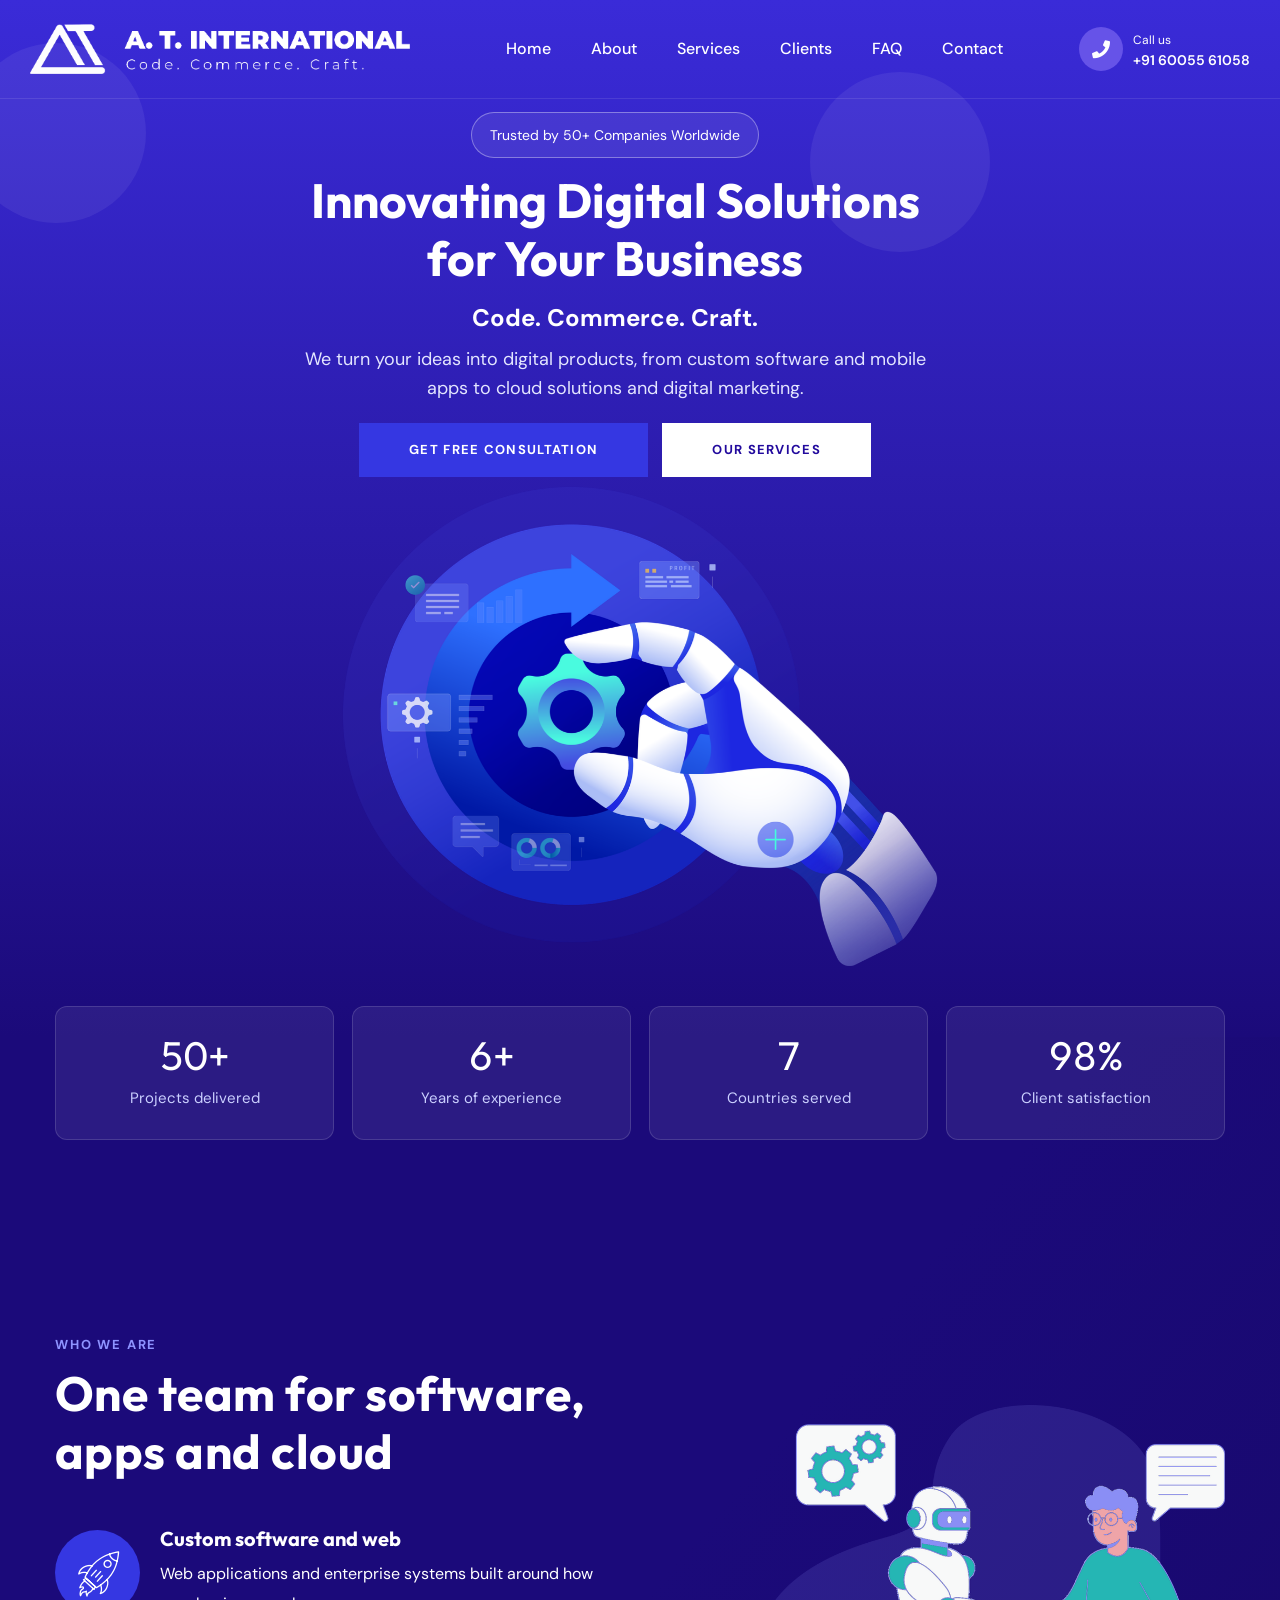
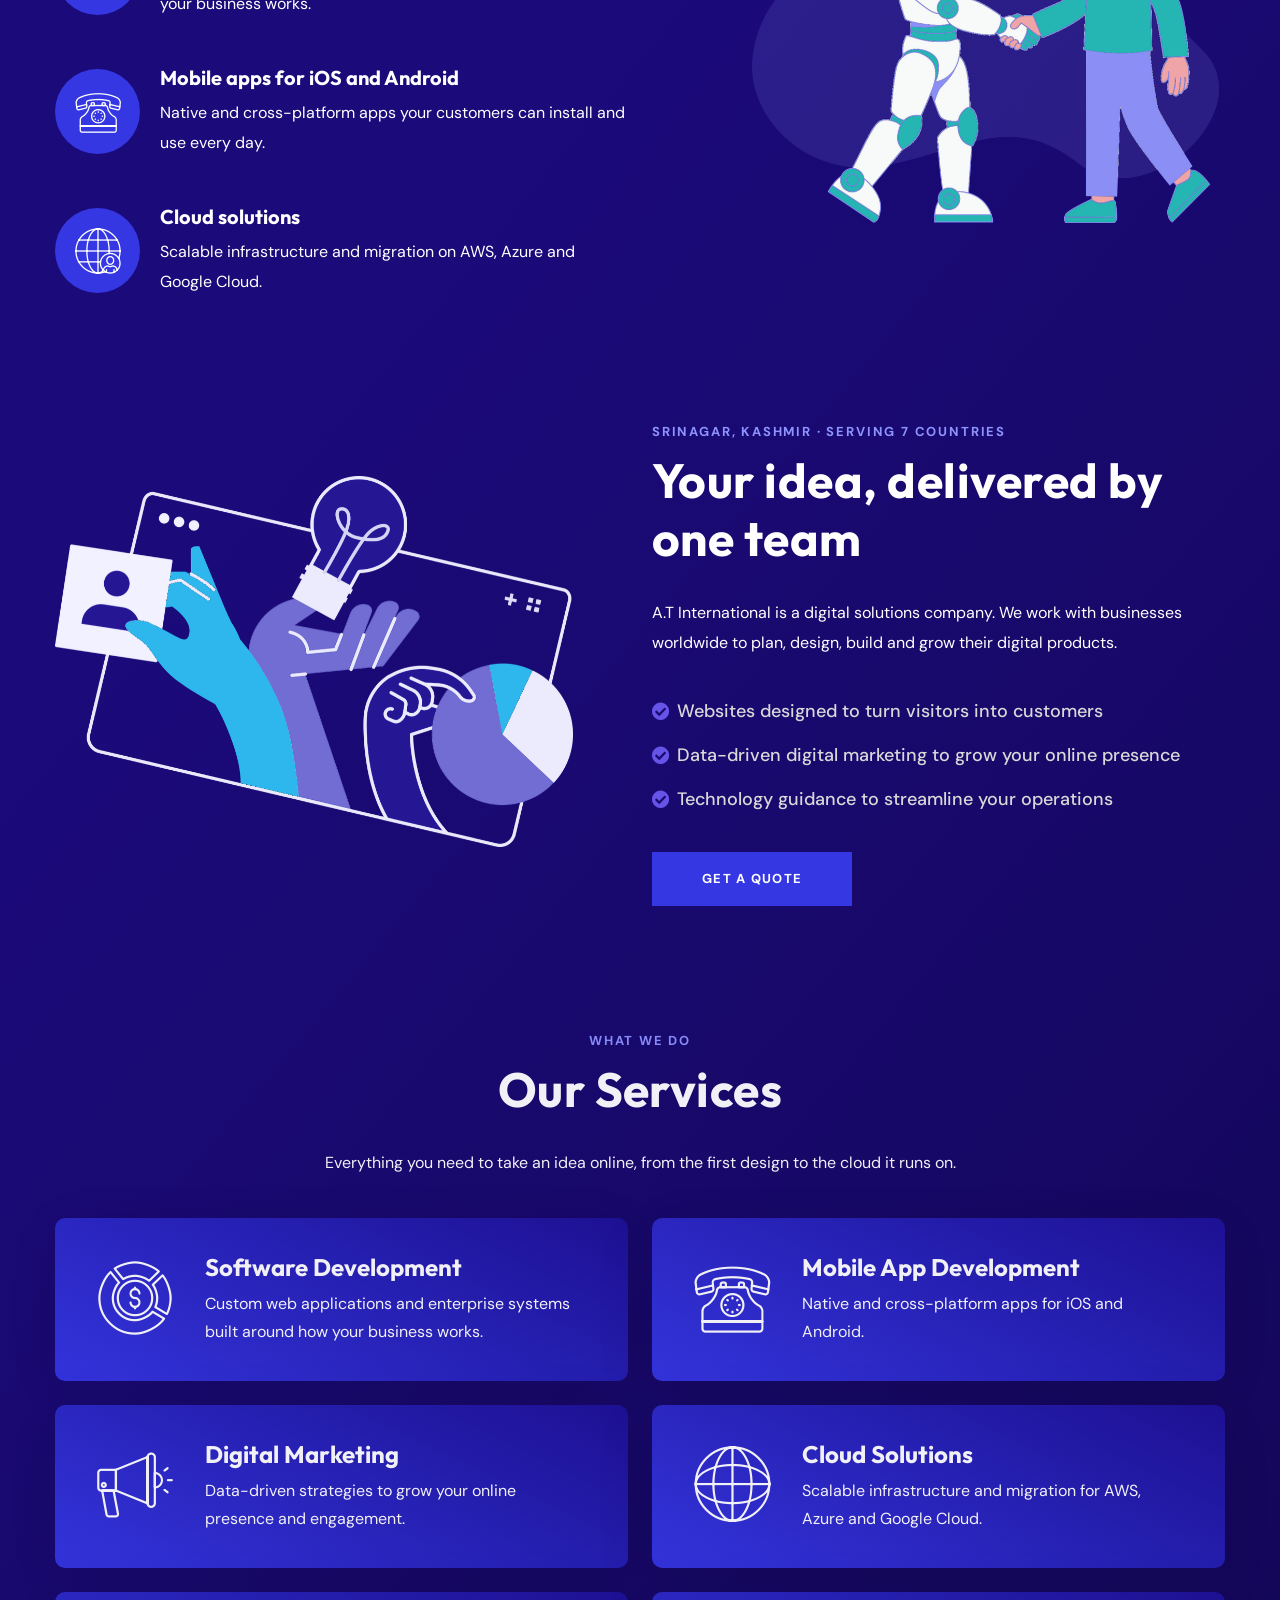
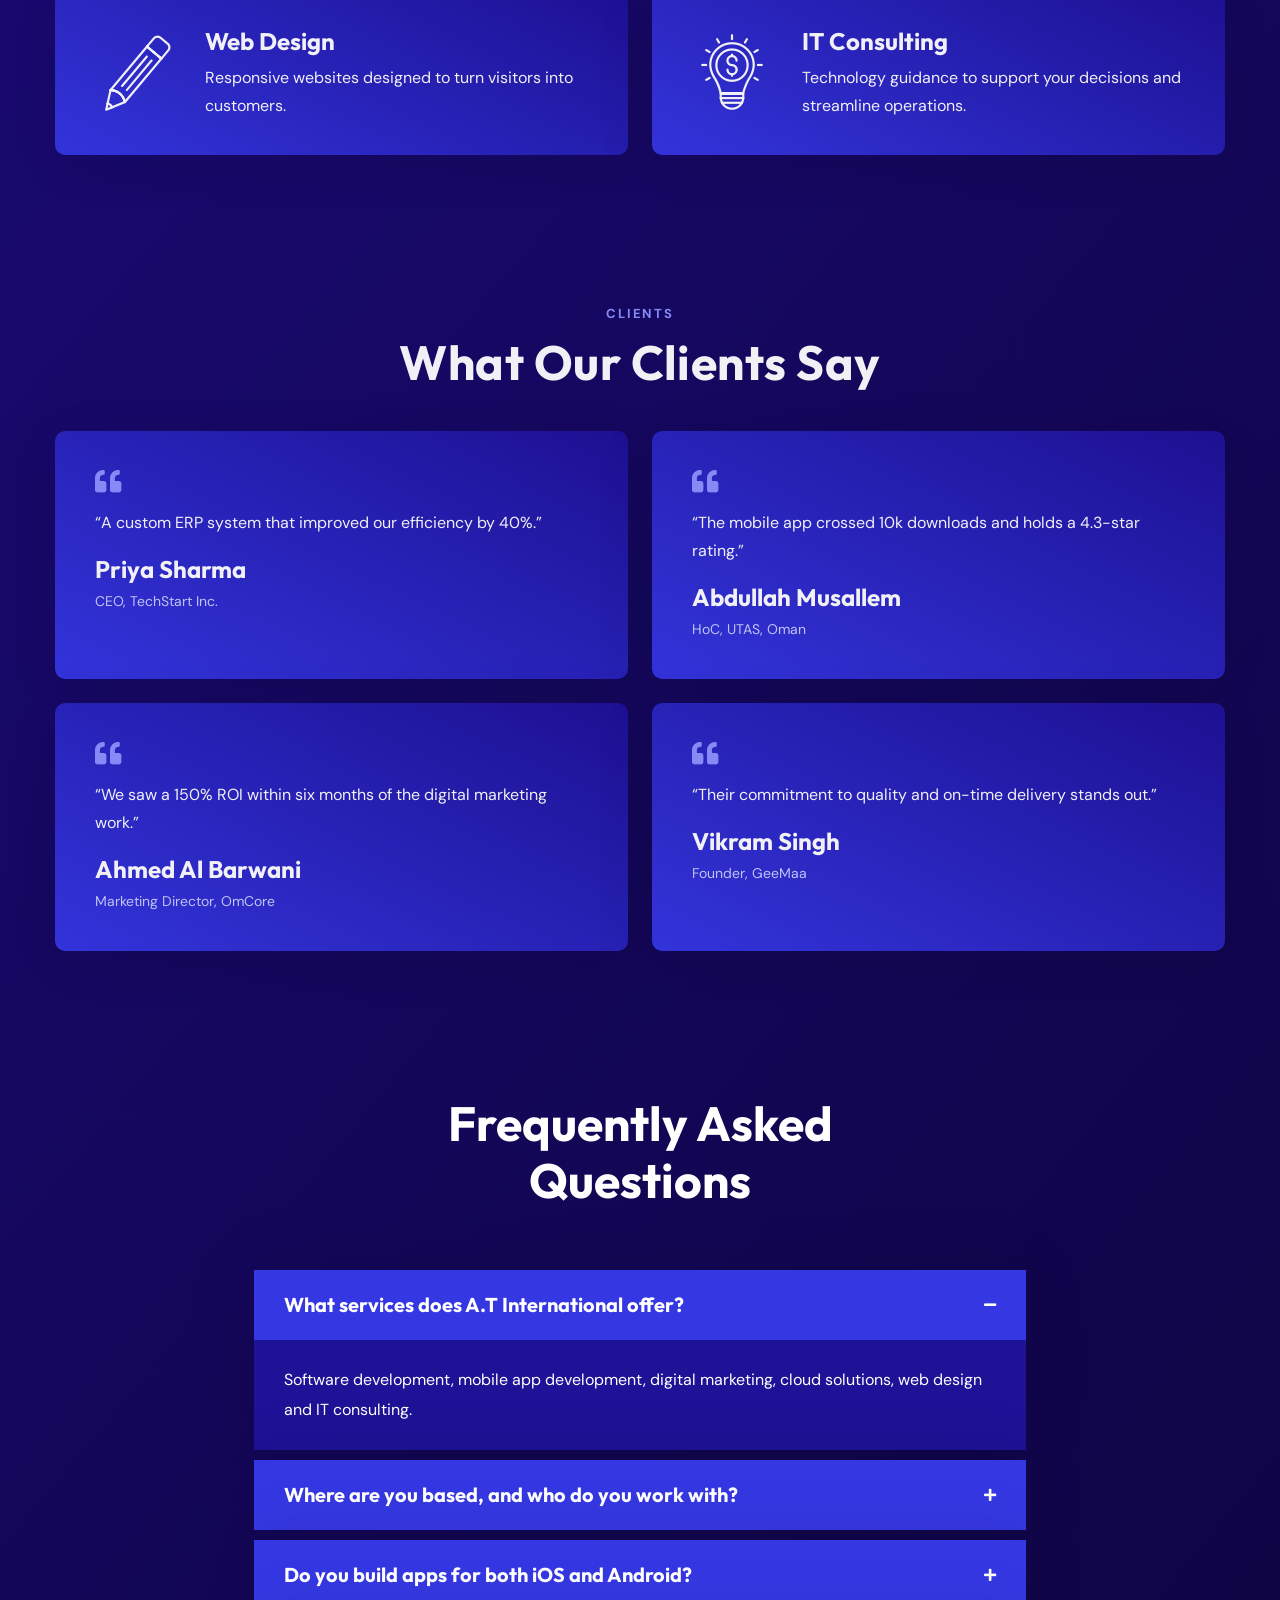
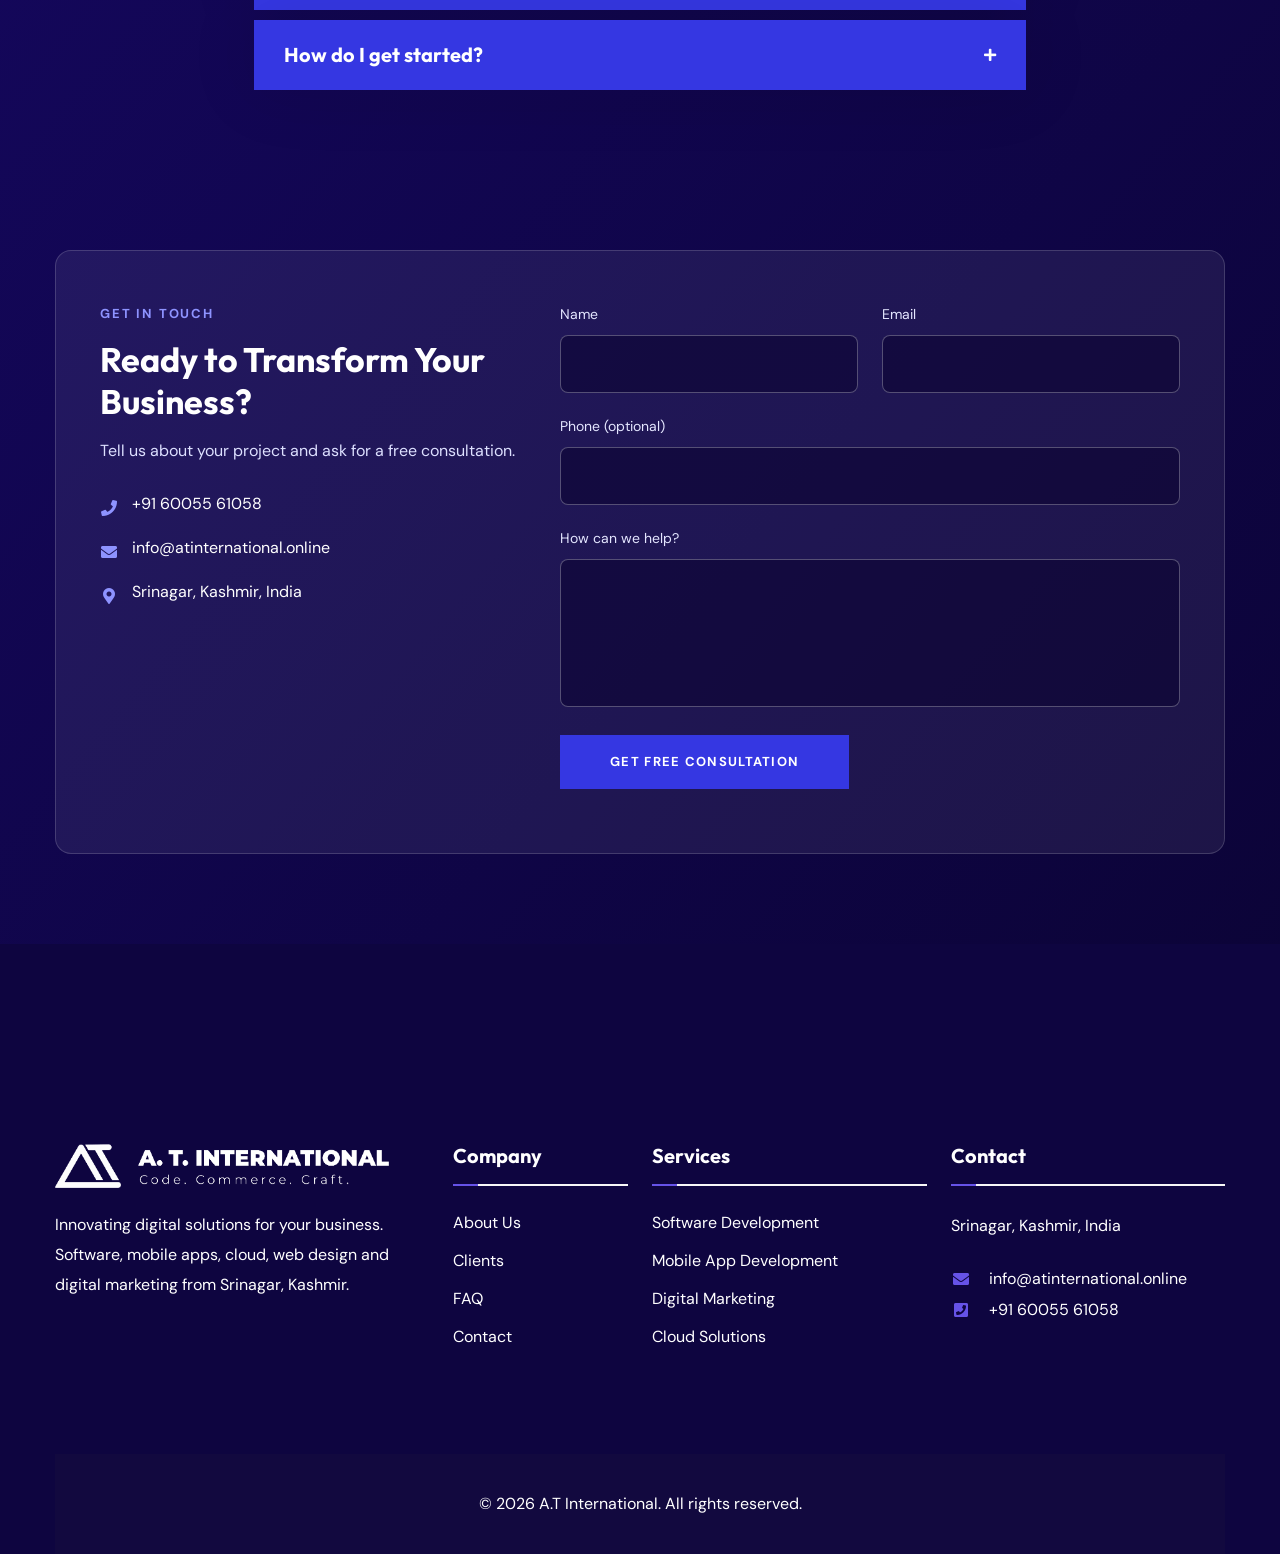
==== commit c32b677e: "Update address to Srinagar, Kashmir, India Co-Authored-By: Claude Sonnet 5.5 <noreply@anthropic.com>" ====
--- a/index.html
+++ b/index.html
@@ -234,7 +234,7 @@
 			<ul class="enq-lines">
 				<li><i class="fa fa-phone"></i><a href="tel:+916005561058">+91 60055 61058</a></li>
 				<li><i class="fa fa-envelope"></i><a href="mailto:info@atinternational.online">info@atinternational.online</a></li>
-				<li><i class="fa fa-map-marker-alt"></i><span>Sector C, Baghi Hyder, Hyderpora, Bye Pass, Srinagar, Kashmir-190005</span></li>
+				<li><i class="fa fa-map-marker-alt"></i><span>Srinagar, Kashmir, India</span></li>
 			</ul>
 		</div>
 		<div class="col-lg-7 col-md-12">
@@ -265,7 +265,7 @@
 				<ul class="user-links"><li><a href="#services">Software Development</a></li><li><a href="#services">Mobile App Development</a></li><li><a href="#services">Digital Marketing</a></li><li><a href="#services">Cloud Solutions</a></li></ul>
 			</div></div>
 			<div class="footer-column col-xl-3 col-lg-4 col-md-6 col-sm-12"><div class="footer-widget contact-widget-app-4"><h3 class="widget-title">Contact</h3><div class="widget-content">
-				<div class="text">Sector C, Baghi Hyder, Hyderpora, Bye Pass, Srinagar, Kashmir-190005</div>
+				<div class="text">Srinagar, Kashmir, India</div>
 				<ul class="contact-info">
 					<li><i class="fa fa-envelope"></i> <a href="mailto:info@atinternational.online">info@atinternational.online</a><br></li>
 					<li><i class="fa fa-phone-square"></i> <a href="tel:+916005561058">+91 60055 61058</a><br></li>
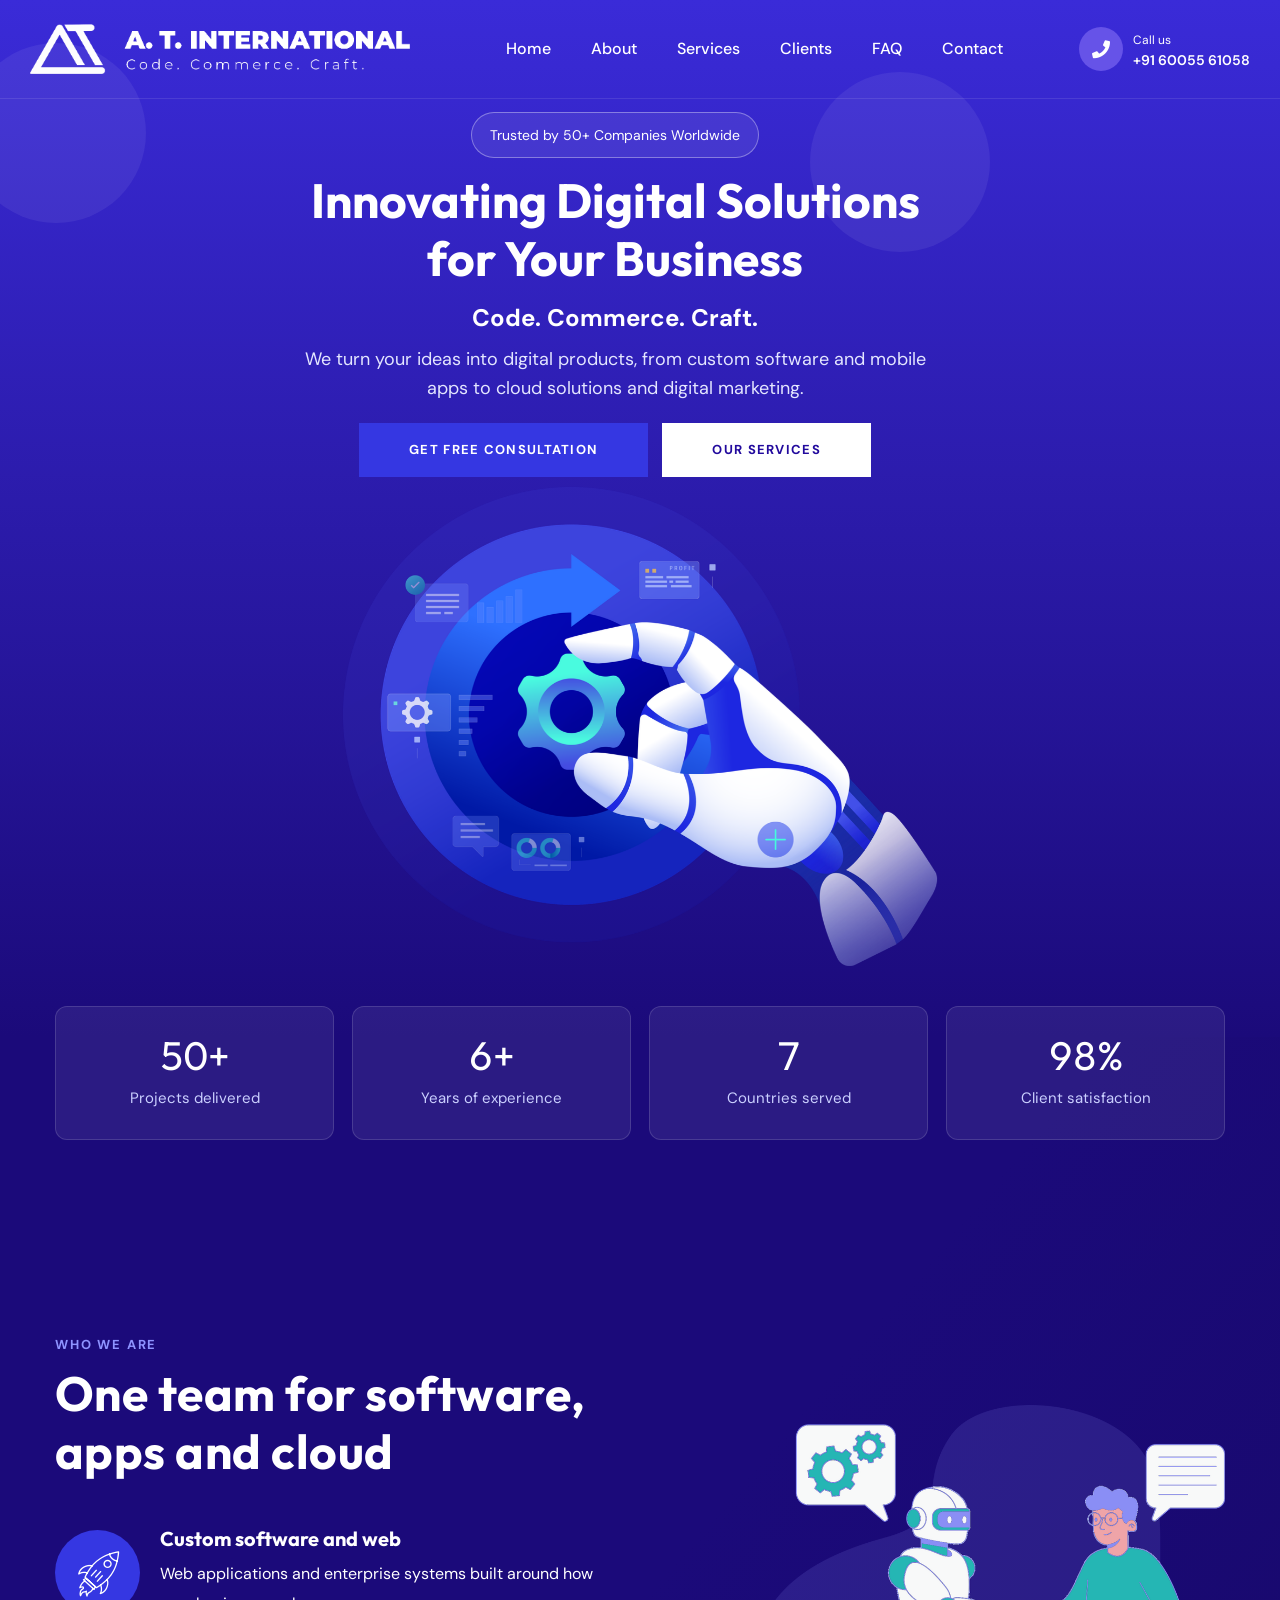
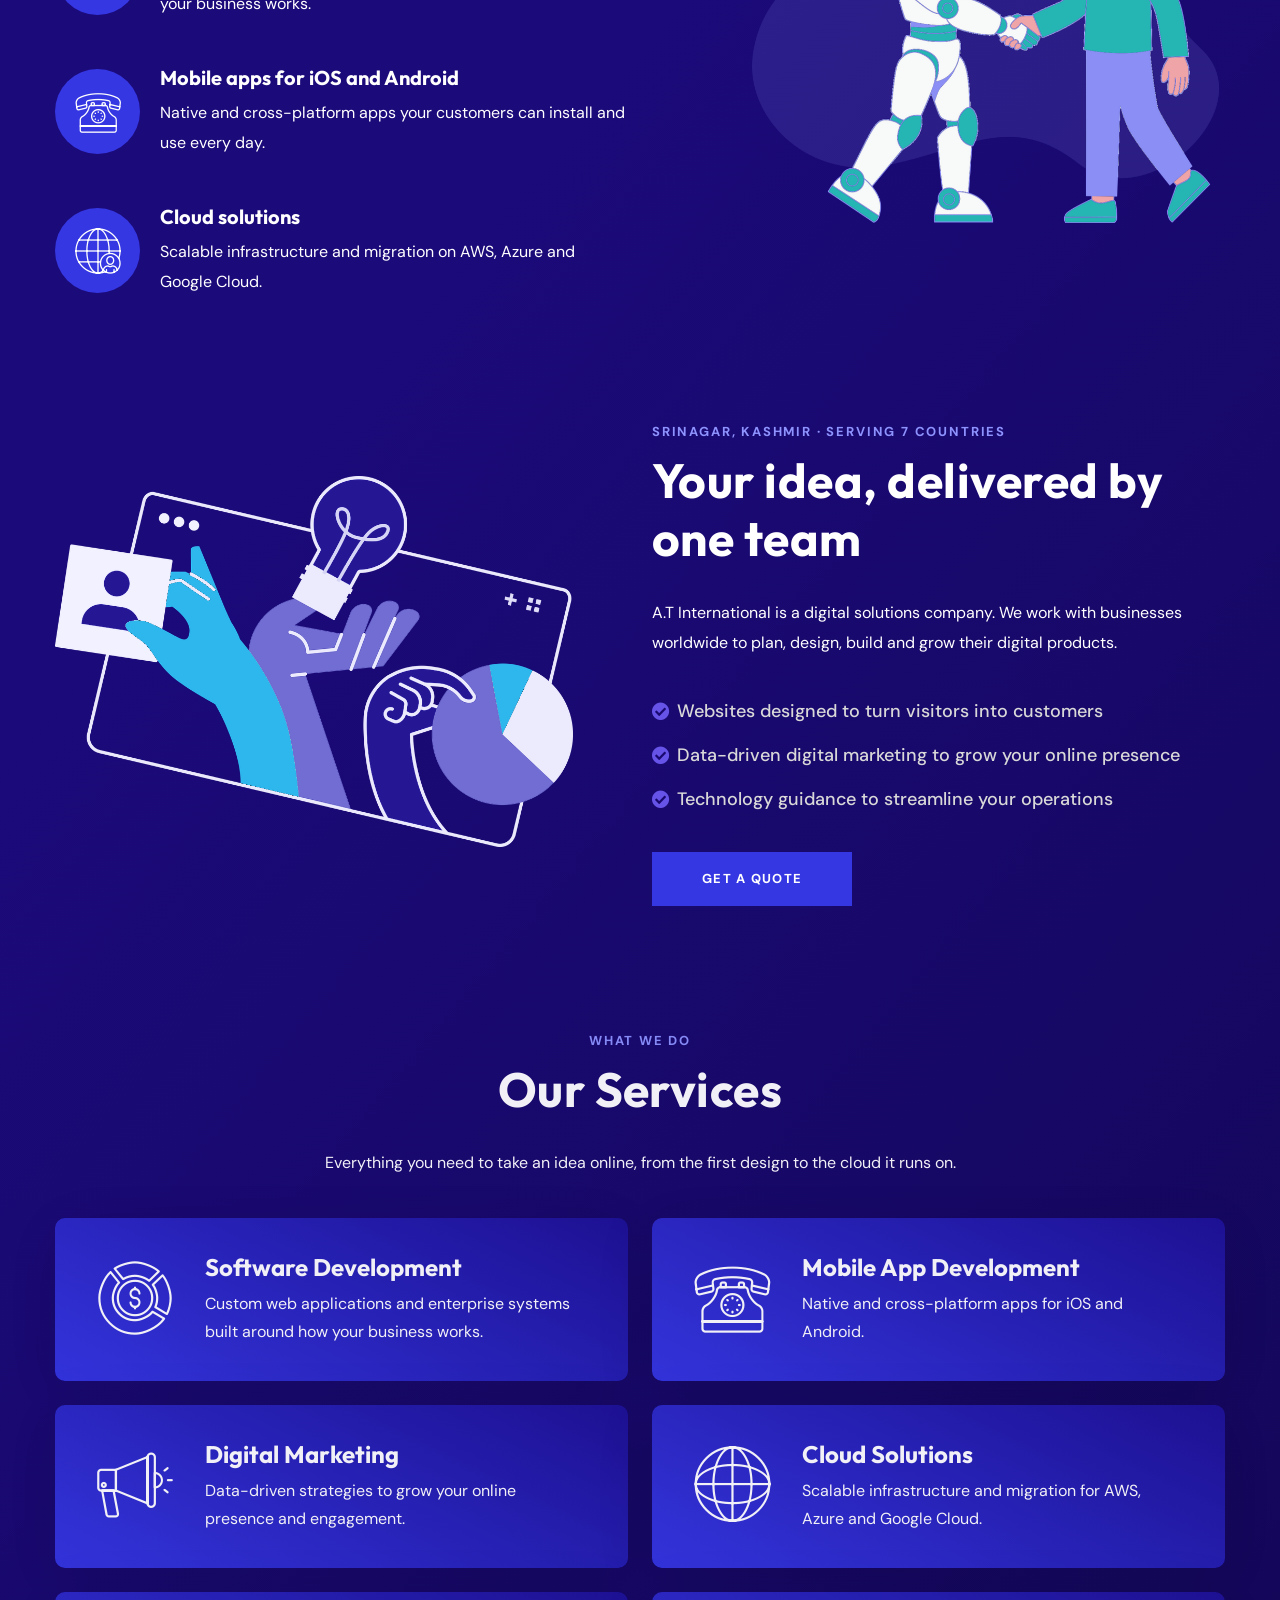
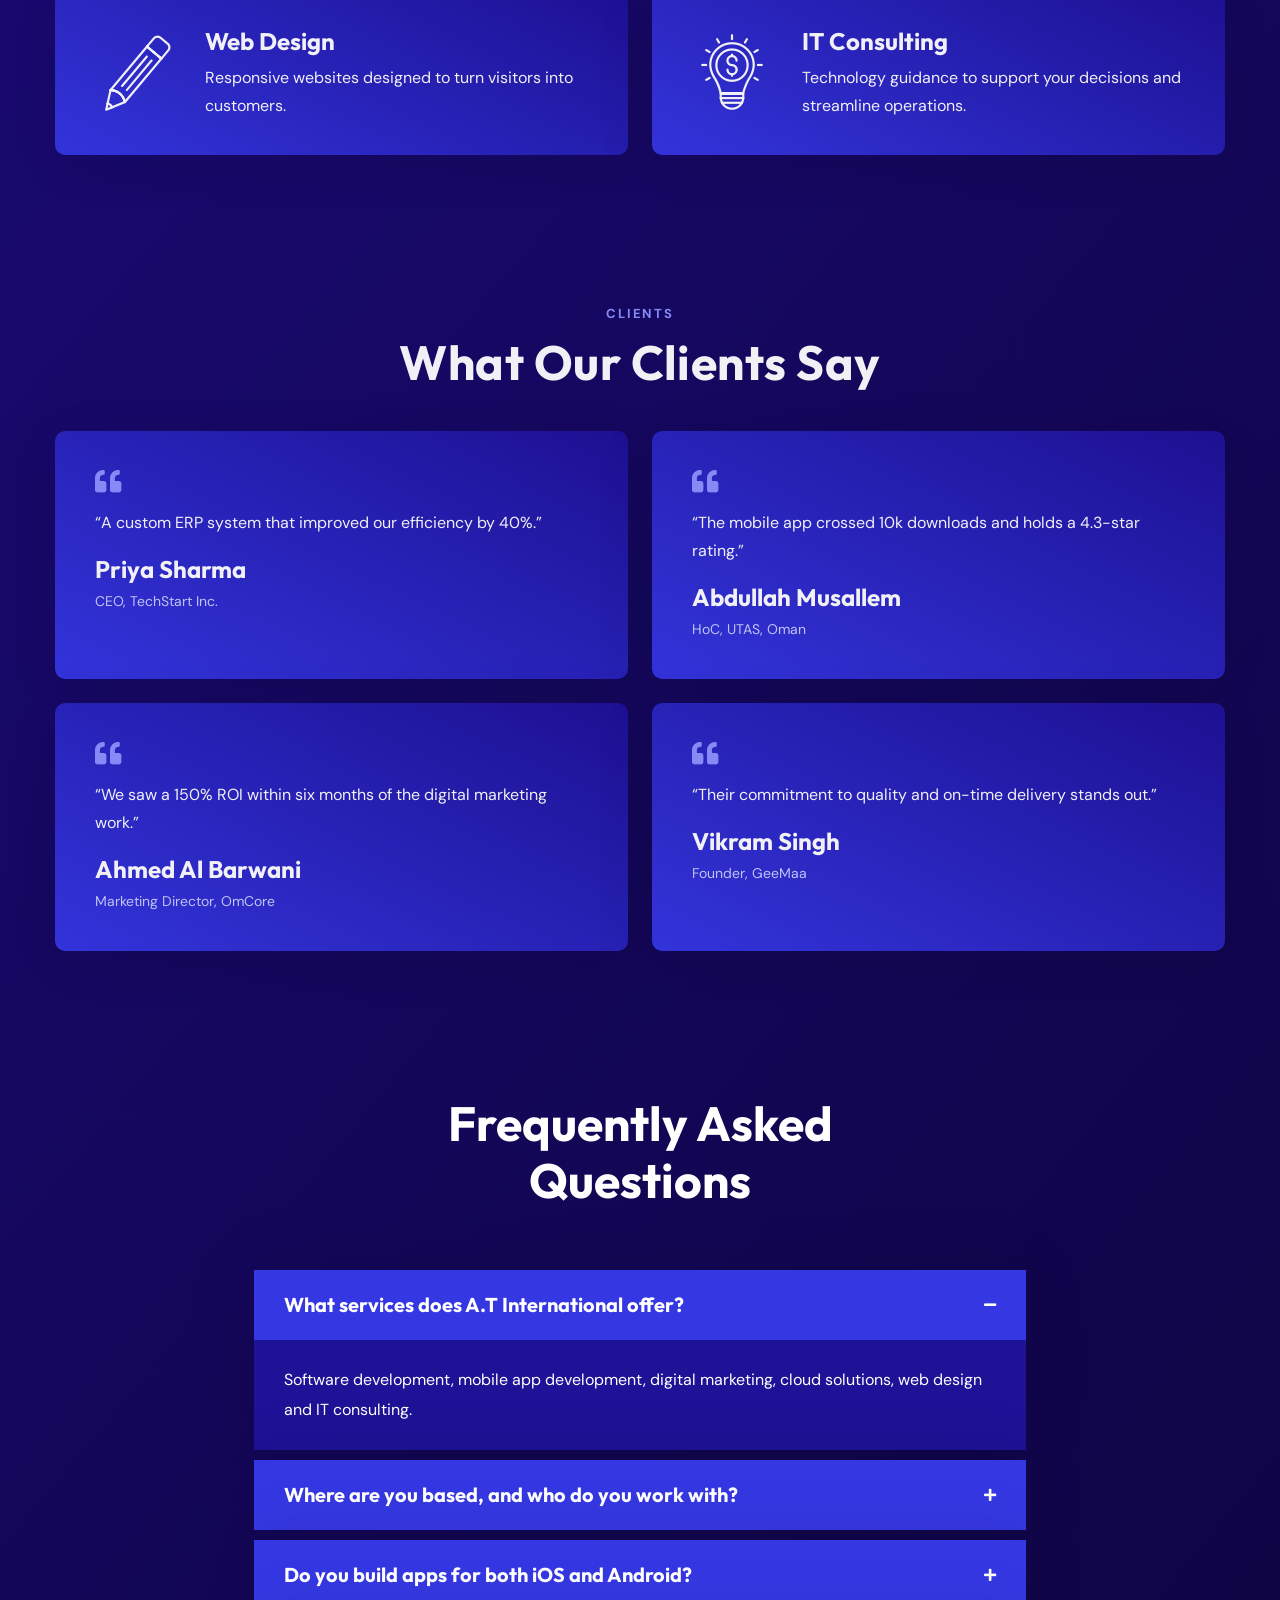
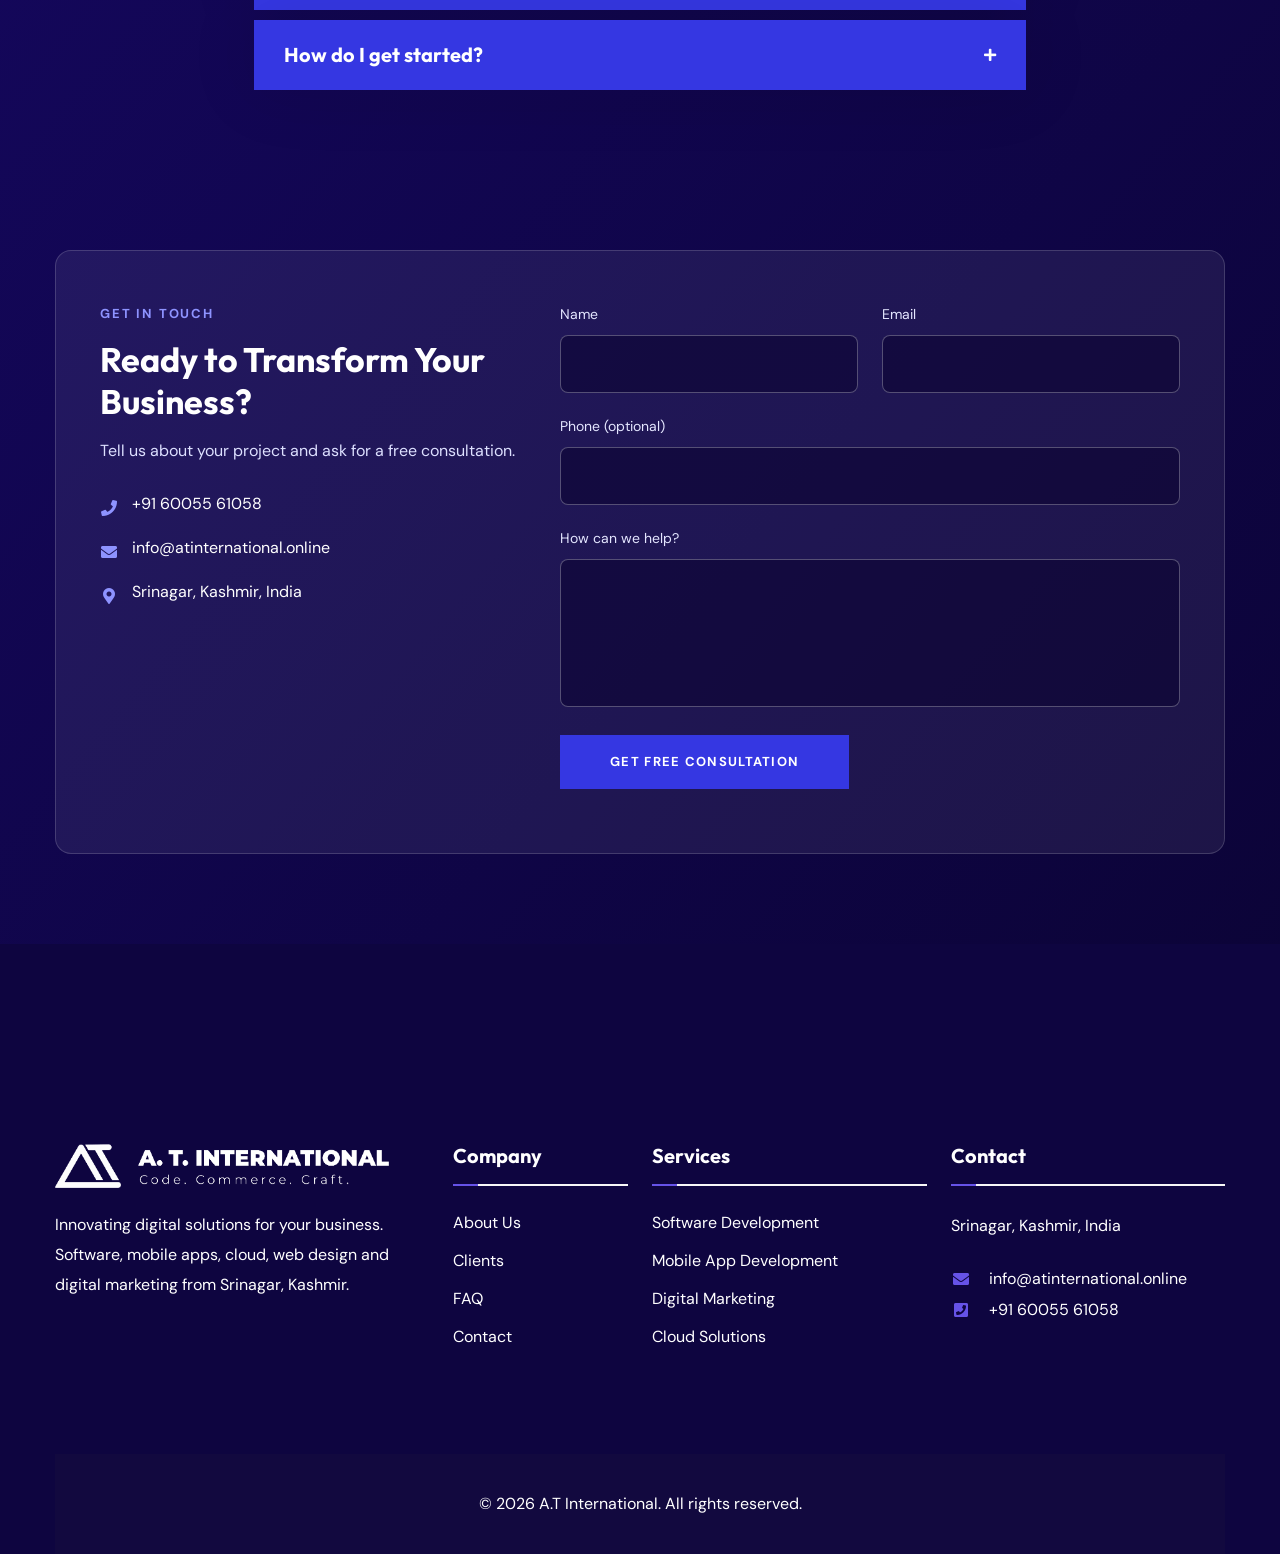
==== commit f0234e56: "Mobile: place third illustration between bullet list and Get a Quote Co-Authored-By: Claude Sonnet 5" ====
--- a/index.html
+++ b/index.html
@@ -175,9 +175,10 @@
 				<li>Data-driven digital marketing to grow your online presence</li>
 				<li>Technology guidance to streamline your operations</li>
 			</ul></div>
+			<figure class="illus illus-card illus-mobile"><img src="images/illus-about2.png" alt="Illustration of hands holding an idea, a profile and a chart"></figure>
 			<div class="btm-box"><a href="#enquiry" class="theme-btn btn-style-one btn-style-chnage"><span class="btn-title">Get a Quote</span></a></div>
 		</div></div>
-		<div class="image-column col-xl-6 col-lg-5 col-md-12 col-sm-12"><div class="inner-column wow fadeInLeft"><div class="image-box-app">
+		<div class="image-column illus-desktop col-xl-6 col-lg-5 col-md-12 col-sm-12"><div class="inner-column wow fadeInLeft"><div class="image-box-app">
 			<figure class="illus illus-card wow fadeIn"><img src="images/illus-about2.png" alt="Illustration of hands holding an idea, a profile and a chart"></figure>
 		</div></div></div>
 	</div></div>
--- a/css/brand.css
+++ b/css/brand.css
@@ -77,3 +77,18 @@
 .home-details .hero-sub{margin-top:12px}
 .hero-actions{margin-top:20px}
 .stat b,.enq-card h2{font-family:"Outfit",sans-serif}
+
+/* Preloader: A.T International logo instead of template logo */
+.preloader{background-color:#fff}
+.preloader:after{
+  width:240px;height:40px;margin-left:-120px;margin-top:-30px;
+  background-image:url(../images/at-logo.png);background-size:contain;
+}
+
+/* Third illustration: on mobile it sits between the bullet list and "Get a Quote" */
+.illus-mobile{display:none}
+@media (max-width:991px){
+  .illus-desktop{display:none}
+  .illus-mobile{display:block;margin:28px auto 8px}
+  .about-section-app-4 .content-column.order-2{order:0}
+}
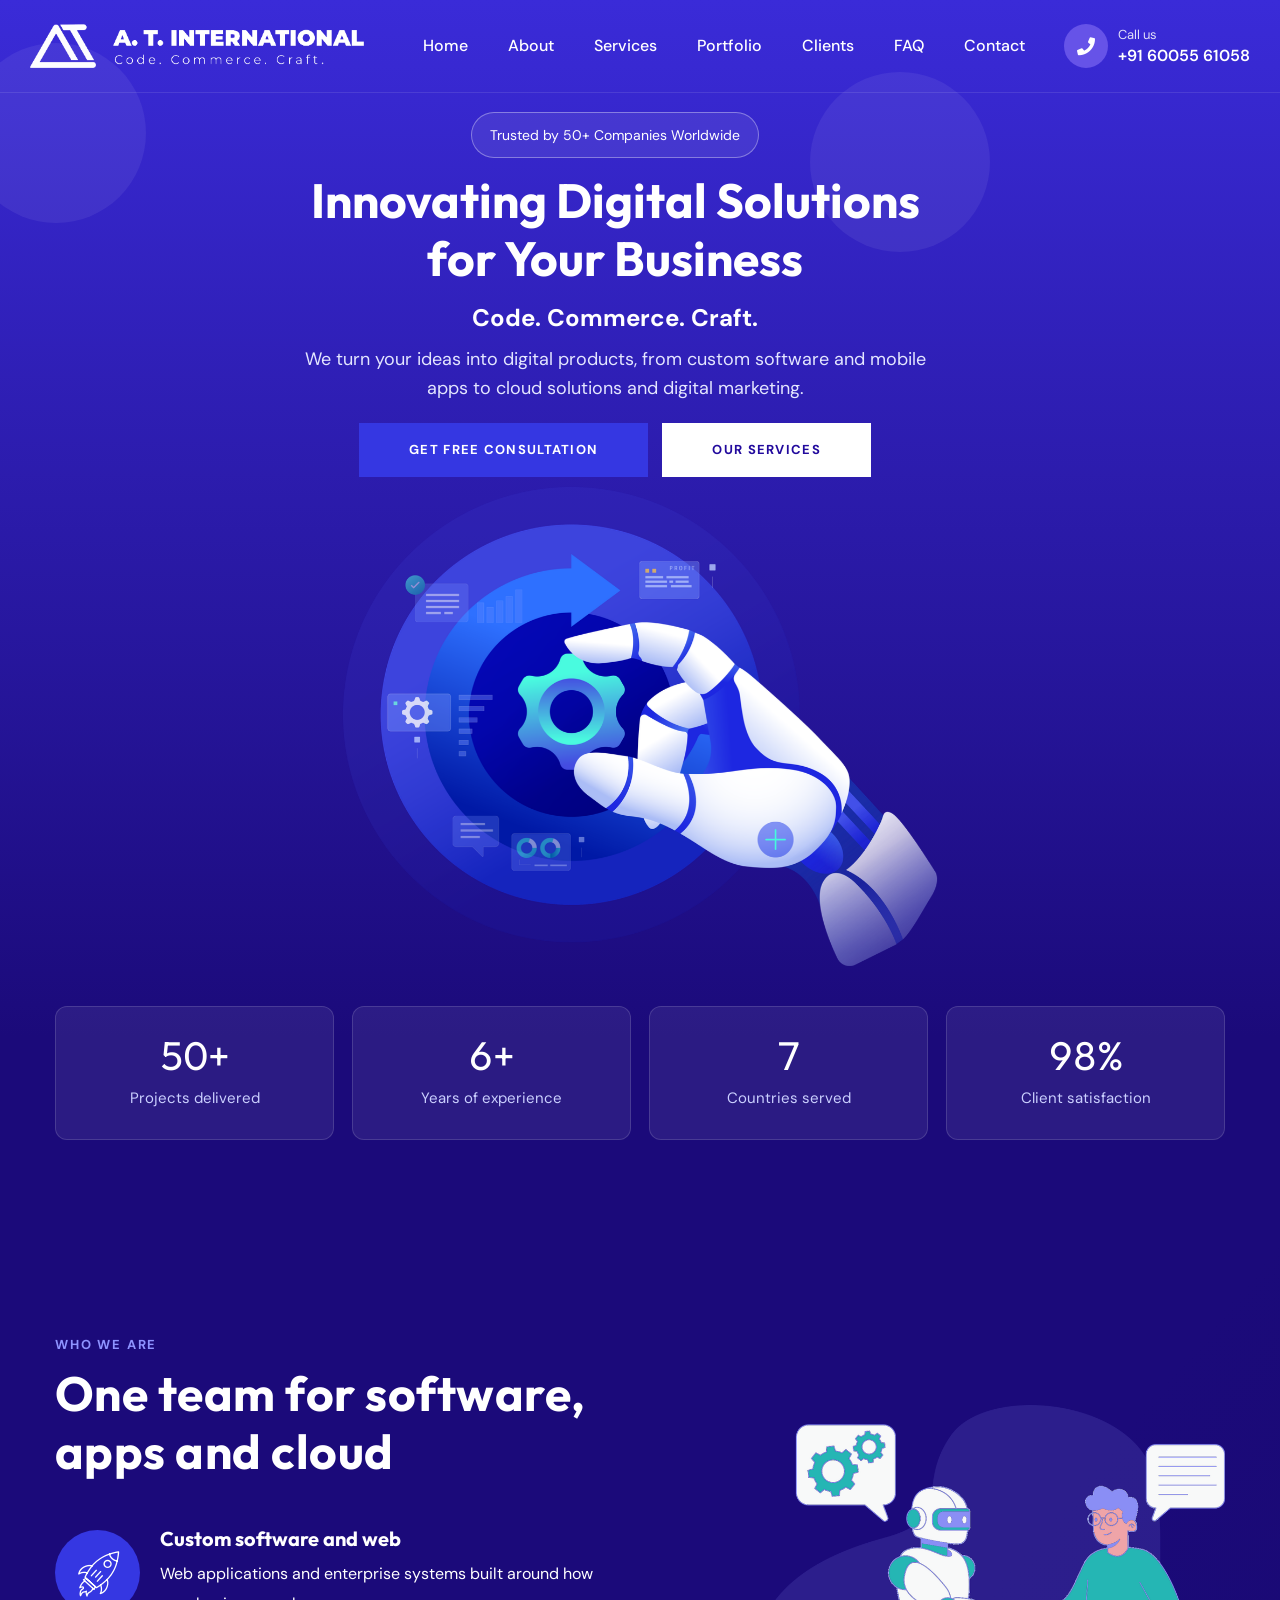
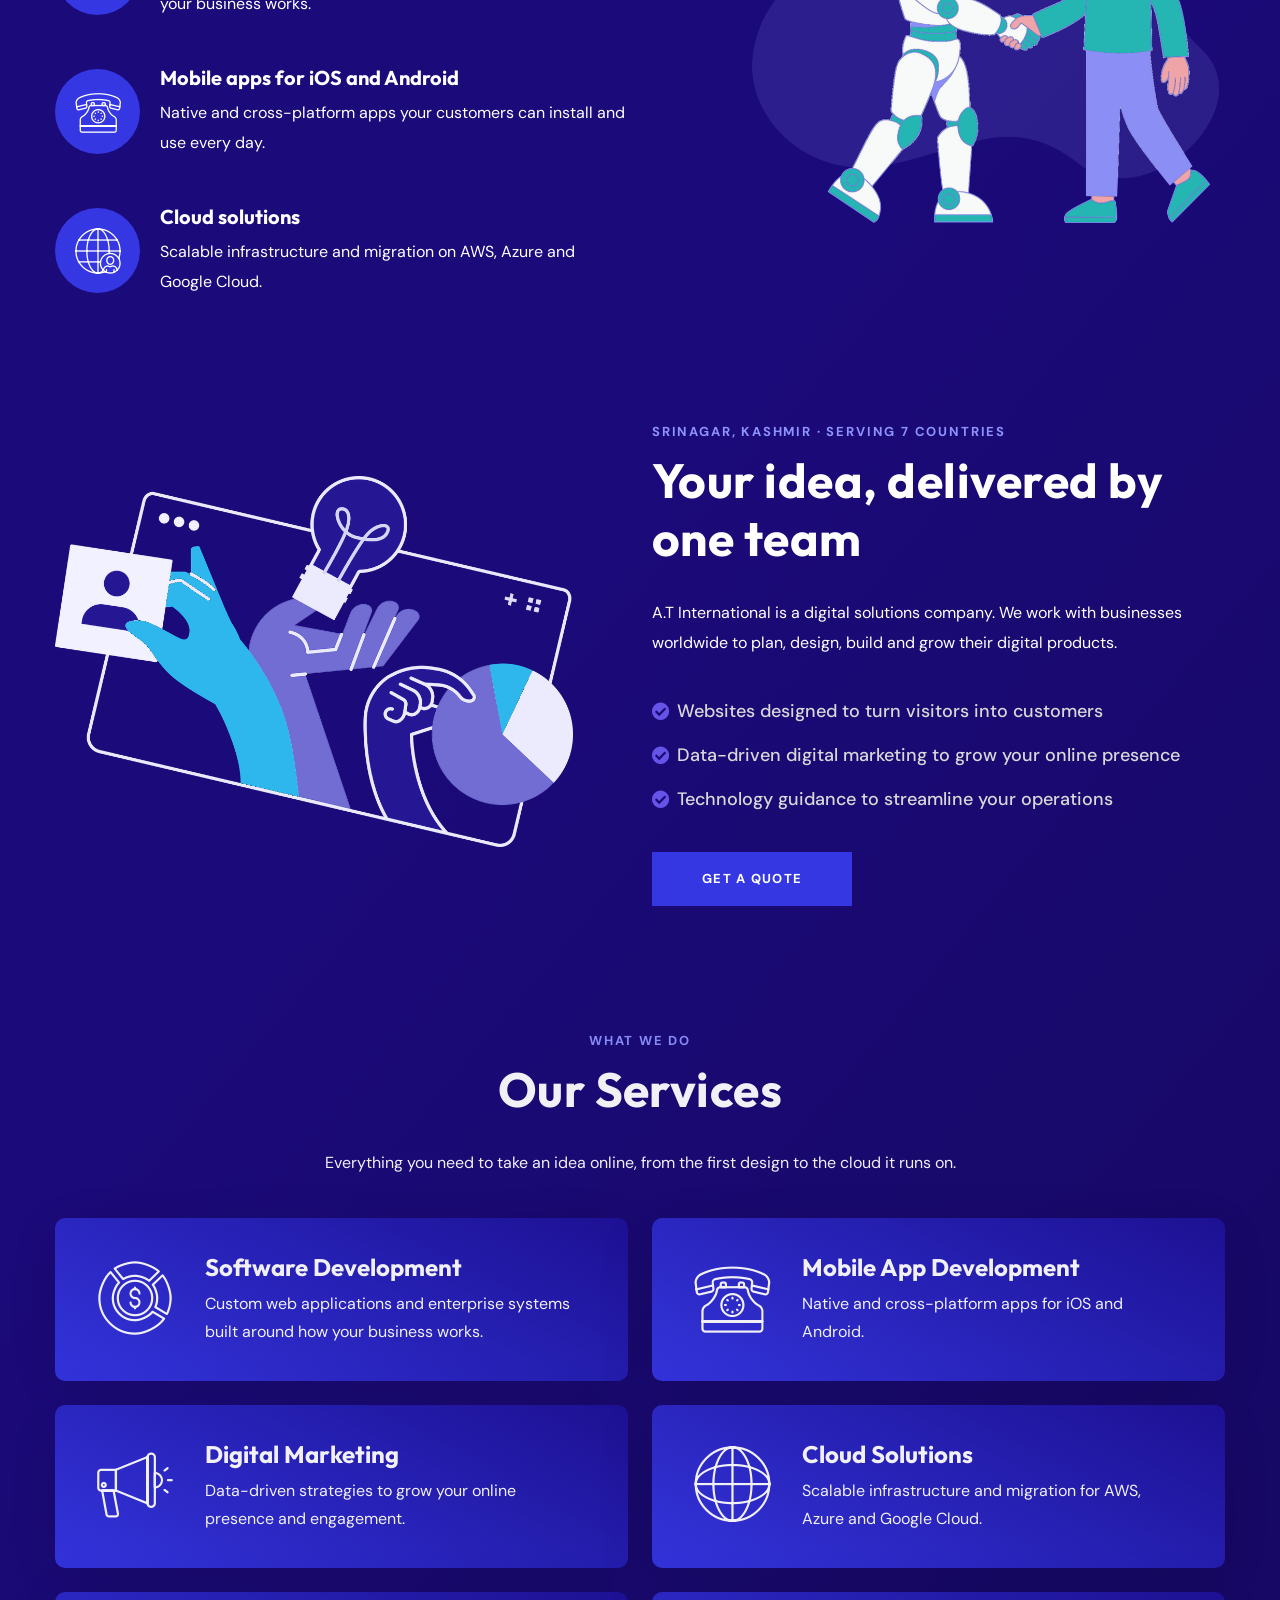
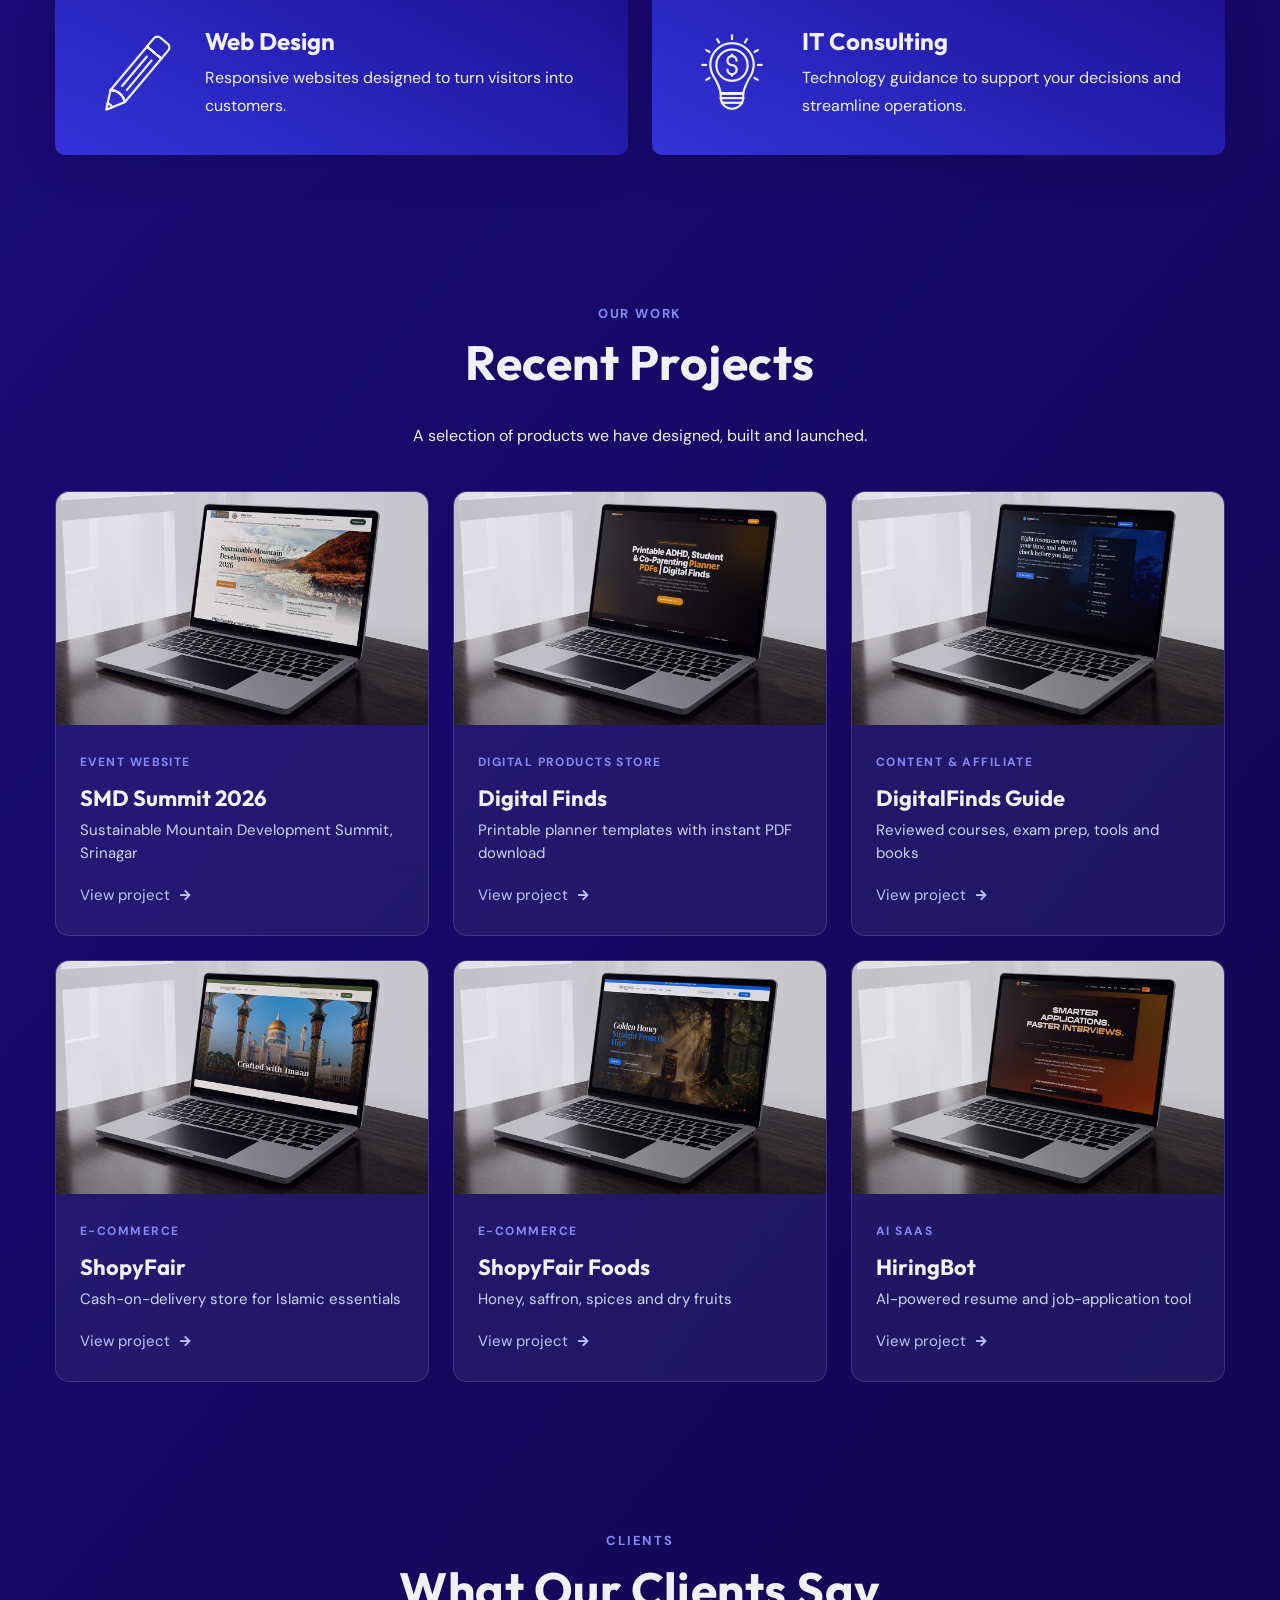
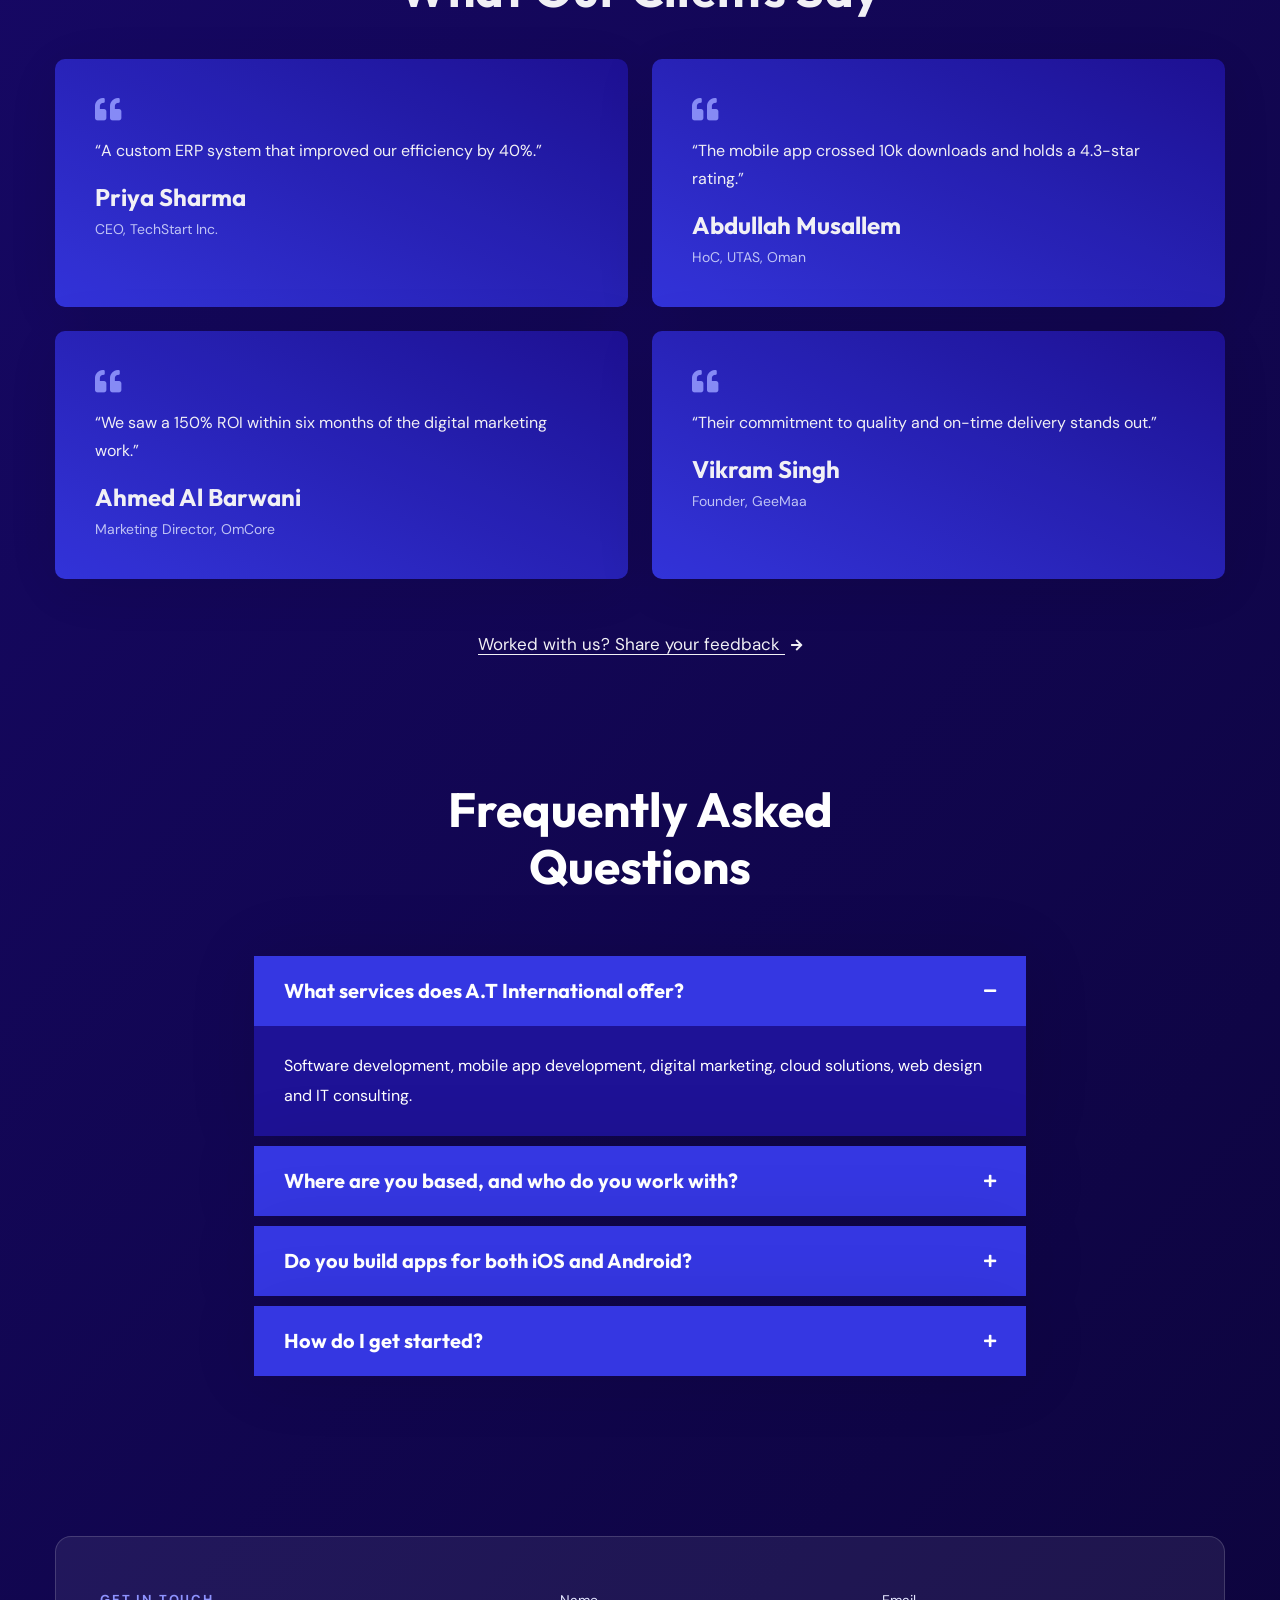
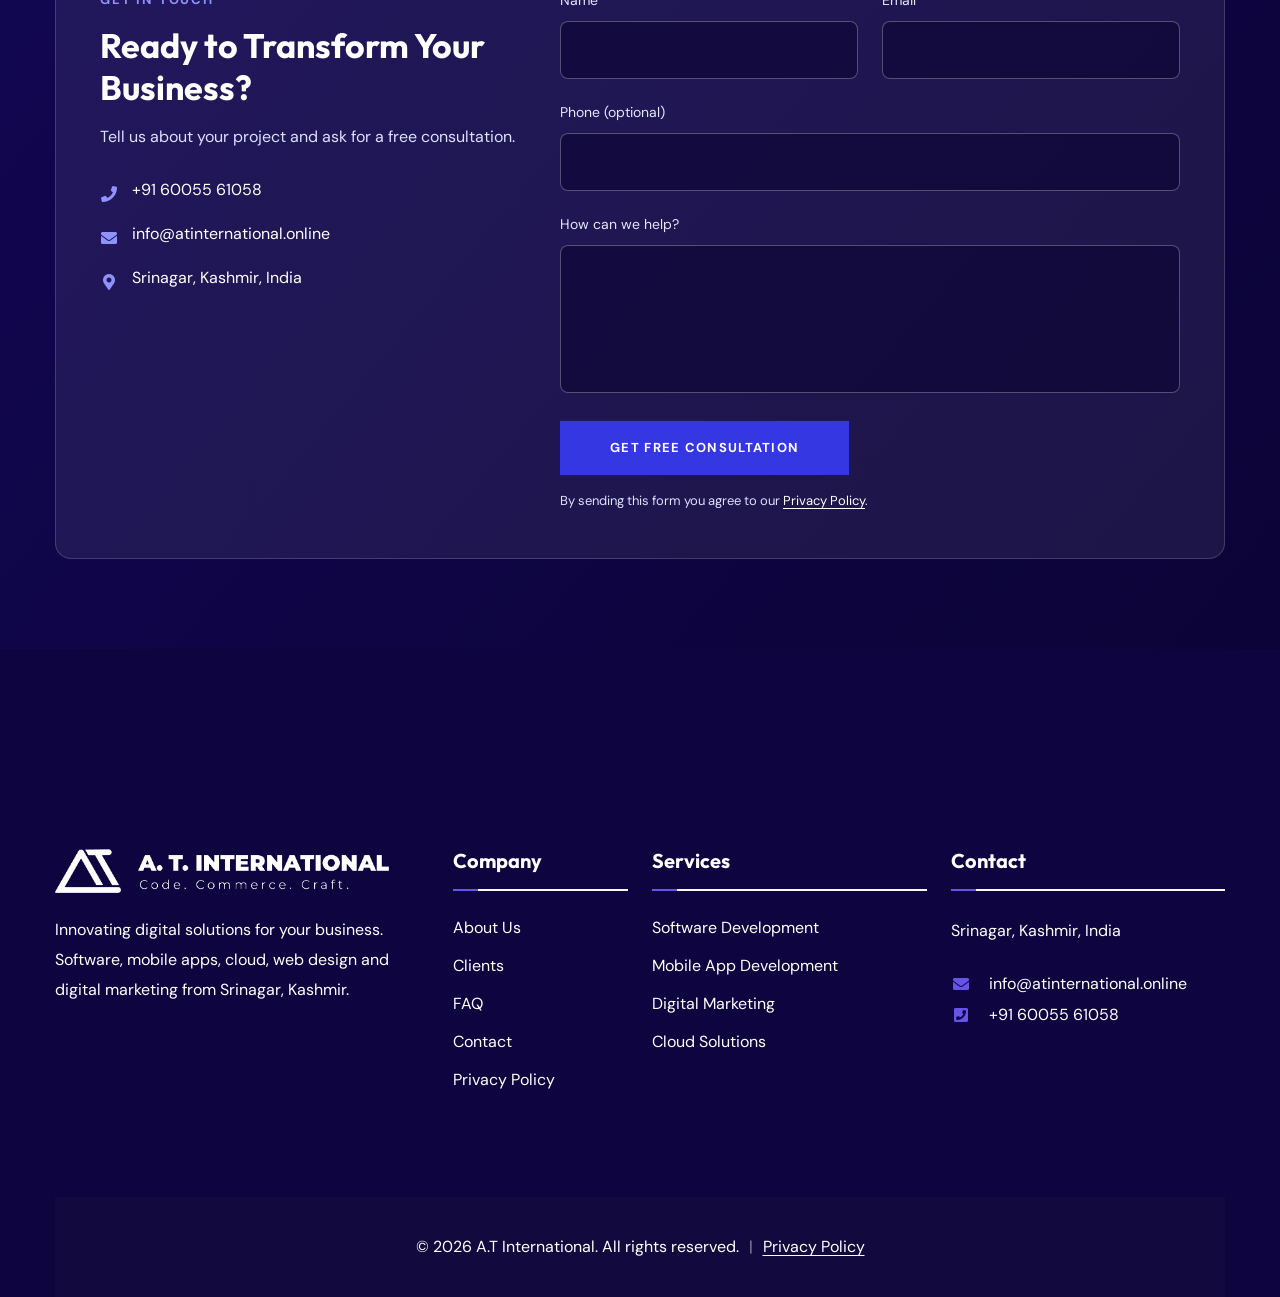
==== commit 2a1bb78f: "Add client feedback page with review-by-email approval and testimonial publishing Co-Authored-By: Cl" ====
--- a/index.html
+++ b/index.html
@@ -55,6 +55,7 @@
     <li class="current"><a href="#home">Home</a></li>
     <li><a href="#about">About</a></li>
     <li><a href="#services">Services</a></li>
+    <li><a href="#portfolio">Portfolio</a></li>
     <li><a href="#clients">Clients</a></li>
     <li><a href="#faq">FAQ</a></li>
     <li><a href="#enquiry">Contact</a></li>
@@ -63,7 +64,7 @@
 				</div>
 
 				<div class="outer-box">
-						<a href="tel:+916005561058" class="info-btn"><i class="icon fa fa-phone"></i><small>Call us</small><br> +91 60055 61058</a>
+						<a href="tel:+916005561058" class="info-btn"><i class="icon fa fa-phone"></i><span class="ph-txt"><small>Call us</small><b>+91 60055 61058</b></span></a>
 
 						<!-- Mobile Nav toggler -->
 						<div class="mobile-nav-toggler"><span class="icon lnr-icon-bars"></span></div>
@@ -202,6 +203,26 @@
 <h4 class="title"><a href="#enquiry">IT Consulting</a></h4><div class="text">Technology guidance to support your decisions and streamline operations.</div></div></div></div>
 		</div>
 	</div></div>
+</section><section id="portfolio" class="countries-section-4 portfolio-section">
+	<div class="outer-box pt-0"><div class="auto-container">
+		<div class="sec-title text-center light"><div class="eyebrow">Our Work</div><h2>Recent Projects</h2>
+		<div class="text text-white">A selection of products we have designed, built and launched.</div></div>
+		<div class="row">
+<div class="col-lg-4 col-md-6 col-sm-12"><a class="port-card" href="https://www.smdsummit2026.in/" target="_blank" rel="noopener">
+<div class="port-thumb"><img src="images/portfolio/smd-summit.jpg" alt="Screenshot of the SMD Summit 2026 website" loading="lazy"></div>
+<div class="port-body"><div class="port-tag">Event website</div><h4 class="port-title">SMD Summit 2026</h4><div class="port-desc">Sustainable Mountain Development Summit, Srinagar</div><div class="port-link">View project <i class="fa fa-arrow-right"></i></div></div></a></div><div class="col-lg-4 col-md-6 col-sm-12"><a class="port-card" href="https://digitalfinds.live/" target="_blank" rel="noopener">
+<div class="port-thumb"><img src="images/portfolio/digitalfinds.jpg" alt="Screenshot of the Digital Finds website" loading="lazy"></div>
+<div class="port-body"><div class="port-tag">Digital products store</div><h4 class="port-title">Digital Finds</h4><div class="port-desc">Printable planner templates with instant PDF download</div><div class="port-link">View project <i class="fa fa-arrow-right"></i></div></div></a></div><div class="col-lg-4 col-md-6 col-sm-12"><a class="port-card" href="https://digitalfinds.website/" target="_blank" rel="noopener">
+<div class="port-thumb"><img src="images/portfolio/digitalfinds-guide.jpg" alt="Screenshot of the DigitalFinds Guide website" loading="lazy"></div>
+<div class="port-body"><div class="port-tag">Content &amp; affiliate</div><h4 class="port-title">DigitalFinds Guide</h4><div class="port-desc">Reviewed courses, exam prep, tools and books</div><div class="port-link">View project <i class="fa fa-arrow-right"></i></div></div></a></div><div class="col-lg-4 col-md-6 col-sm-12"><a class="port-card" href="https://shopyfair.in/" target="_blank" rel="noopener">
+<div class="port-thumb"><img src="images/portfolio/shopyfair.jpg" alt="Screenshot of the ShopyFair website" loading="lazy"></div>
+<div class="port-body"><div class="port-tag">E-commerce</div><h4 class="port-title">ShopyFair</h4><div class="port-desc">Cash-on-delivery store for Islamic essentials</div><div class="port-link">View project <i class="fa fa-arrow-right"></i></div></div></a></div><div class="col-lg-4 col-md-6 col-sm-12"><a class="port-card" href="https://shopyfair.co.in/" target="_blank" rel="noopener">
+<div class="port-thumb"><img src="images/portfolio/shopyfair-foods.jpg" alt="Screenshot of the ShopyFair Foods website" loading="lazy"></div>
+<div class="port-body"><div class="port-tag">E-commerce</div><h4 class="port-title">ShopyFair Foods</h4><div class="port-desc">Honey, saffron, spices and dry fruits</div><div class="port-link">View project <i class="fa fa-arrow-right"></i></div></div></a></div><div class="col-lg-4 col-md-6 col-sm-12"><a class="port-card" href="https://hiringbot.online/" target="_blank" rel="noopener">
+<div class="port-thumb"><img src="images/portfolio/hiringbot.jpg" alt="Screenshot of the HiringBot website" loading="lazy"></div>
+<div class="port-body"><div class="port-tag">AI SaaS</div><h4 class="port-title">HiringBot</h4><div class="port-desc">AI-powered resume and job-application tool</div><div class="port-link">View project <i class="fa fa-arrow-right"></i></div></div></a></div>
+		</div>
+	</div></div>
 </section><section id="clients" class="countries-section-4 clients-section">
 	<div class="outer-box pt-0"><div class="auto-container">
 		<div class="sec-title text-center light"><div class="eyebrow">Clients</div><h2>What Our Clients Say</h2></div>
@@ -216,6 +237,7 @@
 <div class="quote-mark"><i class="fa fa-quote-left"></i></div>
 <div class="text">&ldquo;Their commitment to quality and on-time delivery stands out.&rdquo;</div><h4 class="title who">Vikram Singh</h4><div class="role">Founder, GeeMaa</div></div></div></div>
 		</div>
+		<div class="text-center fb-cta"><a href="feedback.html">Worked with us? Share your feedback <i class="fa fa-arrow-right"></i></a></div>
 	</div></div>
 </section><section id="faq" class="faq-section-app-4 pt-0">
 	<div class="auto-container">
@@ -246,7 +268,7 @@
 					<div class="col-12"><label for="cf-phone">Phone (optional)</label><input id="cf-phone" name="phone" type="tel" autocomplete="tel"></div>
 					<div class="col-12"><label for="cf-msg">How can we help?</label><textarea id="cf-msg" name="message" rows="4" required></textarea></div>
 					<div class="col-12 hp"><label for="cf-web">Leave this empty</label><input id="cf-web" name="website" type="text" tabindex="-1" autocomplete="off"></div>
-					<div class="col-12"><button type="submit" class="theme-btn btn-style-one"><span class="btn-title">Get Free Consultation</span></button><div id="cf-status" class="cf-status" role="status" aria-live="polite"></div></div>
+					<div class="col-12"><button type="submit" class="theme-btn btn-style-one"><span class="btn-title">Get Free Consultation</span></button><div id="cf-status" class="cf-status" role="status" aria-live="polite"></div><p class="enq-consent">By sending this form you agree to our <a href="privacy-policy.html">Privacy Policy</a>.</p></div>
 				</div>
 			</form>
 		</div>
@@ -260,7 +282,7 @@
 				<div class="text">Innovating digital solutions for your business. Software, mobile apps, cloud, web design and digital marketing from Srinagar, Kashmir.</div>
 			</div></div>
 			<div class="footer-column col-xl-2 col-lg-4 col-md-6 col-sm-12"><div class="footer-widget"><h3 class="widget-title">Company</h3>
-				<ul class="user-links"><li><a href="#about">About Us</a></li><li><a href="#clients">Clients</a></li><li><a href="#faq">FAQ</a></li><li><a href="#enquiry">Contact</a></li></ul>
+				<ul class="user-links"><li><a href="#about">About Us</a></li><li><a href="#clients">Clients</a></li><li><a href="#faq">FAQ</a></li><li><a href="#enquiry">Contact</a></li><li><a href="privacy-policy.html">Privacy Policy</a></li></ul>
 			</div></div>
 			<div class="footer-column col-xl-3 col-lg-4 col-md-6 col-sm-12"><div class="footer-widget"><h3 class="widget-title">Services</h3>
 				<ul class="user-links"><li><a href="#services">Software Development</a></li><li><a href="#services">Mobile App Development</a></li><li><a href="#services">Digital Marketing</a></li><li><a href="#services">Cloud Solutions</a></li></ul>
@@ -274,7 +296,7 @@
 			</div></div></div>
 		</div></div></div>
 		<div class="footer-bottom"><div class="auto-container"><div class="inner-container" style="background: #12093F;">
-			<div class="copyright-text text-white">&copy; 2026 A.T International. All rights reserved.</div>
+			<div class="copyright-text text-white">&copy; 2026 A.T International. All rights reserved. <span class="legal-sep">|</span> <a class="legal-link" href="privacy-policy.html">Privacy Policy</a></div>
 		</div></div></div>
 	</footer>
 
--- a/css/brand.css
+++ b/css/brand.css
@@ -92,3 +92,127 @@
   .illus-mobile{display:block;margin:28px auto 8px}
   .about-section-app-4 .content-column.order-2{order:0}
 }
+
+/* Portfolio */
+.portfolio-section .row>div{margin-bottom:24px;display:flex}
+.port-card{display:flex;flex-direction:column;width:100%;background:rgba(255,255,255,.07);border:1px solid rgba(255,255,255,.14);border-radius:14px;overflow:hidden;color:#fff;text-decoration:none;transition:transform .25s,border-color .25s,background .25s}
+.port-card:hover{transform:translateY(-4px);border-color:var(--at-soft);background:rgba(255,255,255,.11);color:#fff}
+.port-thumb{aspect-ratio:16/10;display:flex;align-items:center;justify-content:center;background:linear-gradient(135deg,#3537E2 0%,#1E1296 100%);overflow:hidden}
+.port-thumb img{width:100%;height:100%;object-fit:cover;display:block}
+.port-thumb span{font-family:"Outfit",sans-serif;font-size:64px;font-weight:700;color:rgba(255,255,255,.35)}
+.port-body{padding:22px 24px 24px}
+.port-tag{font-size:12px;letter-spacing:.12em;text-transform:uppercase;font-weight:700;color:var(--at-soft);margin-bottom:8px}
+.port-title{font-family:"Outfit",sans-serif;color:#fff;font-size:22px;margin:0 0 14px}
+.port-link{color:#CBD0FF;font-size:15px}
+.port-link i{margin-left:6px;font-size:12px;transition:transform .2s}
+.port-card:hover .port-link i{transform:translateX(4px)}
+.port-desc{color:#DDE0FF;font-size:15px;line-height:1.5;margin:-6px 0 16px}
+.port-body{flex:1;display:flex;flex-direction:column}
+.port-link{margin-top:auto}
+
+/* Header: keep the 7-item menu and phone block on one line at every desktop width */
+.main-header .main-box{flex-wrap:nowrap;gap:16px}
+.main-header .main-box .nav-outer{flex:1 1 auto;min-width:0;width:auto;justify-content:center}
+.main-menu .navigation{display:flex;flex-wrap:nowrap;align-items:center}
+.main-menu .navigation>li{float:none;white-space:nowrap;flex:0 0 auto}
+.main-menu .navigation>li>a{white-space:nowrap}
+.main-header .logo-box{flex:0 0 auto}
+.main-header .outer-box{flex:0 0 auto}
+.main-header .outer-box .info-btn{display:inline-flex;align-items:center;gap:12px;white-space:nowrap;line-height:1.2;text-align:left}
+.main-header .outer-box .info-btn .icon{flex:0 0 auto}
+.main-header .outer-box .info-btn .ph-txt{display:flex;flex-direction:column;align-items:flex-start}
+.main-header .outer-box .info-btn small{display:block;margin:0 0 3px;font-size:13px;opacity:.85;color:#fff}
+.main-header .outer-box .info-btn b{font-weight:600;font-size:16px;color:#fff}
+@media (max-width:1599px){.main-menu .navigation>li{margin-right:40px}}
+@media (max-width:1399px){
+  .main-menu .navigation>li{margin-right:30px}
+  .main-header .logo img{height:44px}
+}
+@media (max-width:1279px){
+  .main-menu .navigation>li{margin-right:22px}
+  .main-menu .navigation>li>a{font-size:15px}
+  .main-header .logo img{height:40px}
+  .main-header .outer-box .info-btn{font-size:14px}
+}
+@media (max-width:1279px){.main-header .outer-box .info-btn b{font-size:15px}}
+@media (max-width:1199px){
+  .main-header .main-box{gap:10px}
+  .main-menu .navigation>li{margin-right:16px}
+  .main-menu .navigation>li>a{font-size:14px}
+  .main-header .logo img{height:34px}
+  .main-header .outer-box .info-btn small{display:none}
+  .main-header .outer-box .info-btn b{font-size:14px}
+}
+@media (max-width:1099px){
+  .main-header .outer-box .info-btn b{display:none}
+  .main-menu .navigation>li{margin-right:14px}
+}
+@media (max-width:767px){
+  .main-header .main-box{gap:8px}
+  .main-header .logo img{height:32px;max-width:100%}
+  .main-header .logo-box{flex:0 1 auto;min-width:0}
+  .main-header .outer-box{margin-left:auto}
+}
+
+/* Footer link + form consent line */
+.legal-link,.enq-consent a{color:#fff;text-decoration:underline;text-underline-offset:3px}
+.legal-link:hover,.enq-consent a:hover{color:var(--at-soft)}
+.legal-sep{opacity:.5;margin:0 6px}
+.enq-consent{margin:14px 0 0;font-size:13px;line-height:1.5;color:#CBD0FF}
+
+/* Privacy policy page */
+.legal-header{padding:22px 0;border-bottom:1px solid rgba(255,255,255,.12)}
+.legal-header-in{display:flex;align-items:center;justify-content:space-between;gap:16px}
+.legal-logo img{height:44px;width:auto;display:block;max-width:100%}
+.legal-main{padding:56px 0 80px}
+.legal-card{max-width:860px;margin:0 auto;background:rgba(255,255,255,.07);border:1px solid rgba(255,255,255,.16);border-radius:16px;padding:48px 52px;color:#E4E6FF;font-size:17px;line-height:1.75}
+.legal-card h1{font-family:"Outfit",sans-serif;color:#fff;font-size:44px;line-height:1.15;margin:0 0 8px}
+.legal-card h2{font-family:"Outfit",sans-serif;color:#fff;font-size:24px;line-height:1.3;margin:38px 0 10px}
+.legal-card p{margin:0 0 14px}
+.legal-card ul{margin:0 0 14px;padding-left:22px}
+.legal-card li{margin-bottom:8px}
+.legal-card a{color:#fff;text-decoration:underline;text-underline-offset:3px}
+.legal-card a:hover{color:var(--at-soft)}
+.legal-card strong{color:#fff;font-weight:600}
+.legal-meta{color:#CBD0FF;font-size:15px;margin-bottom:26px}
+.legal-footer{border-top:1px solid rgba(255,255,255,.12);padding:22px 0;color:#CBD0FF;font-size:15px}
+.legal-footer .auto-container{display:flex;flex-wrap:wrap;justify-content:space-between;gap:10px}
+.legal-footer a{color:#fff;text-decoration:underline;text-underline-offset:3px}
+@media (max-width:767px){
+  .legal-main{padding:34px 0 56px}
+  .legal-card{padding:28px 20px;font-size:16px;border-radius:12px}
+  .legal-card h1{font-size:34px}
+  .legal-card h2{font-size:21px;margin-top:30px}
+  .legal-logo img{height:32px}
+  .legal-back{padding:12px 18px}
+}
+.legal-card p,.legal-card li{color:#E4E6FF}
+.legal-card .legal-meta{color:#CBD0FF}
+.legal-card strong{color:#fff}
+.legal-card ul{list-style:disc}.legal-card li::marker{color:#8E93FF}
+
+/* Client feedback: link under testimonials, form page, private review page */
+.fb-cta{margin-top:26px}
+.fb-cta a{color:#fff;text-decoration:underline;text-underline-offset:4px;font-size:17px}
+.fb-cta a:hover{color:var(--at-soft)}
+.fb-cta i{font-size:13px;margin-left:6px}
+.fb-card{max-width:760px}
+.fb-form{margin-top:26px}
+.fb-form .row>div{margin-bottom:0}
+.fb-hint{color:#CBD0FF;font-size:13px}
+.fb-count{text-align:right;color:#CBD0FF;font-size:13px;margin:-10px 0 14px}
+.fb-check{display:flex!important;gap:12px;align-items:flex-start;font-size:15px!important;line-height:1.55;color:#E4E6FF!important;margin:6px 0 22px!important;cursor:pointer}
+.fb-check input{width:20px!important;height:20px;flex:0 0 20px;margin:3px 0 0!important;padding:0!important;accent-color:#3537E2}
+.fb-check a{color:#fff;text-decoration:underline}
+.rv-badge{color:#CBD0FF;font-size:14px;border:1px solid rgba(255,255,255,.3);padding:6px 14px;border-radius:30px}
+.rv-pill{display:inline-block;padding:3px 12px;border-radius:20px;font-size:13px;font-weight:600;background:rgba(255,255,255,.14);color:#fff}
+.rv-approved{background:#1f7a4d}.rv-rejected{background:#8a2c2c}.rv-pending{background:#8a6a12}
+.rv-notice{background:rgba(156,242,192,.14);border:1px solid rgba(156,242,192,.5);color:#fff;border-radius:10px;padding:12px 16px;margin:0 0 18px}
+.rv-actions{display:flex;flex-wrap:wrap;gap:12px;margin-top:8px}
+.rv-btn{border:1px solid rgba(255,255,255,.4);background:transparent;color:#fff;border-radius:4px;padding:15px 24px;font-weight:600;cursor:pointer;font-size:15px}
+.rv-btn:hover{background:rgba(255,255,255,.12)}
+.rv-warn{border-color:#ffb4b4;color:#ffb4b4}
+.rv-table-wrap{overflow-x:auto;margin-top:18px}
+.rv-table{width:100%;border-collapse:collapse;font-size:16px}
+.rv-table th,.rv-table td{padding:12px 14px;border-bottom:1px solid rgba(255,255,255,.14);text-align:left;color:#E4E6FF}
+.rv-table th{color:#fff;font-weight:600}
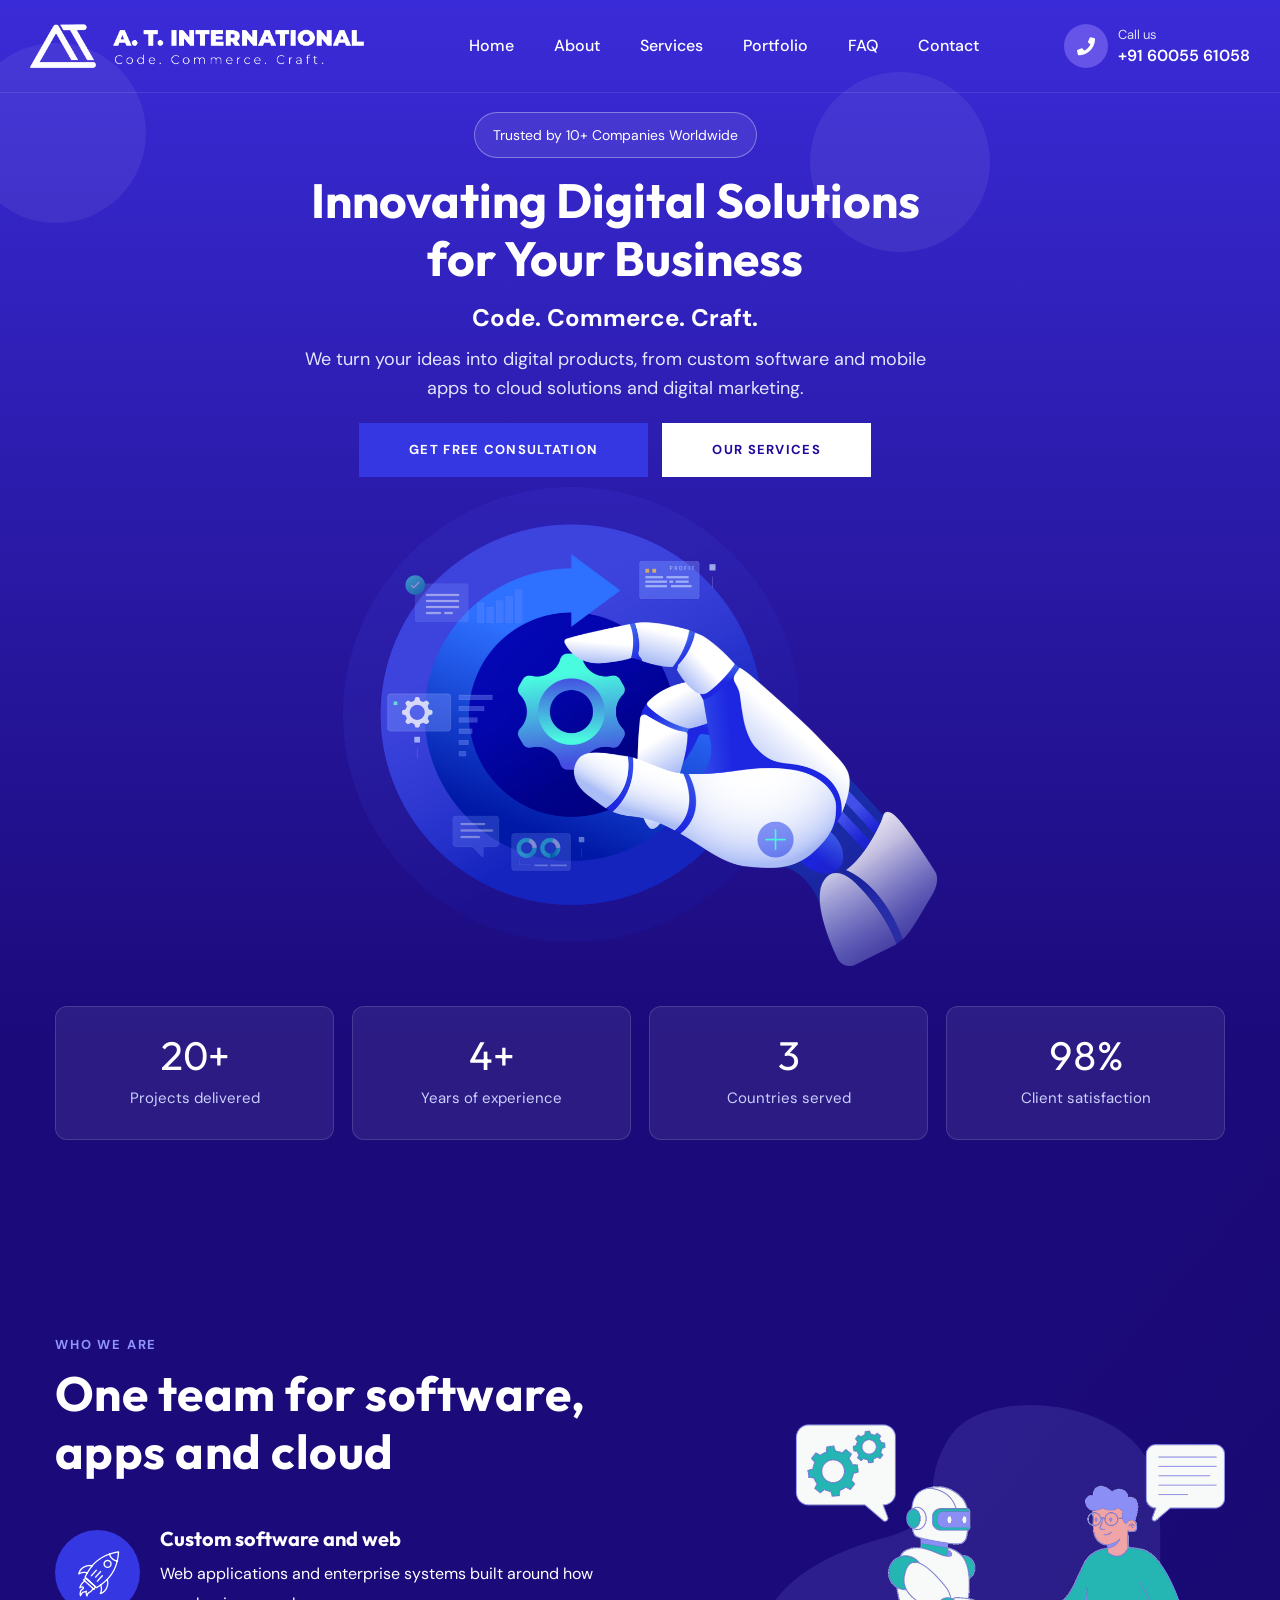
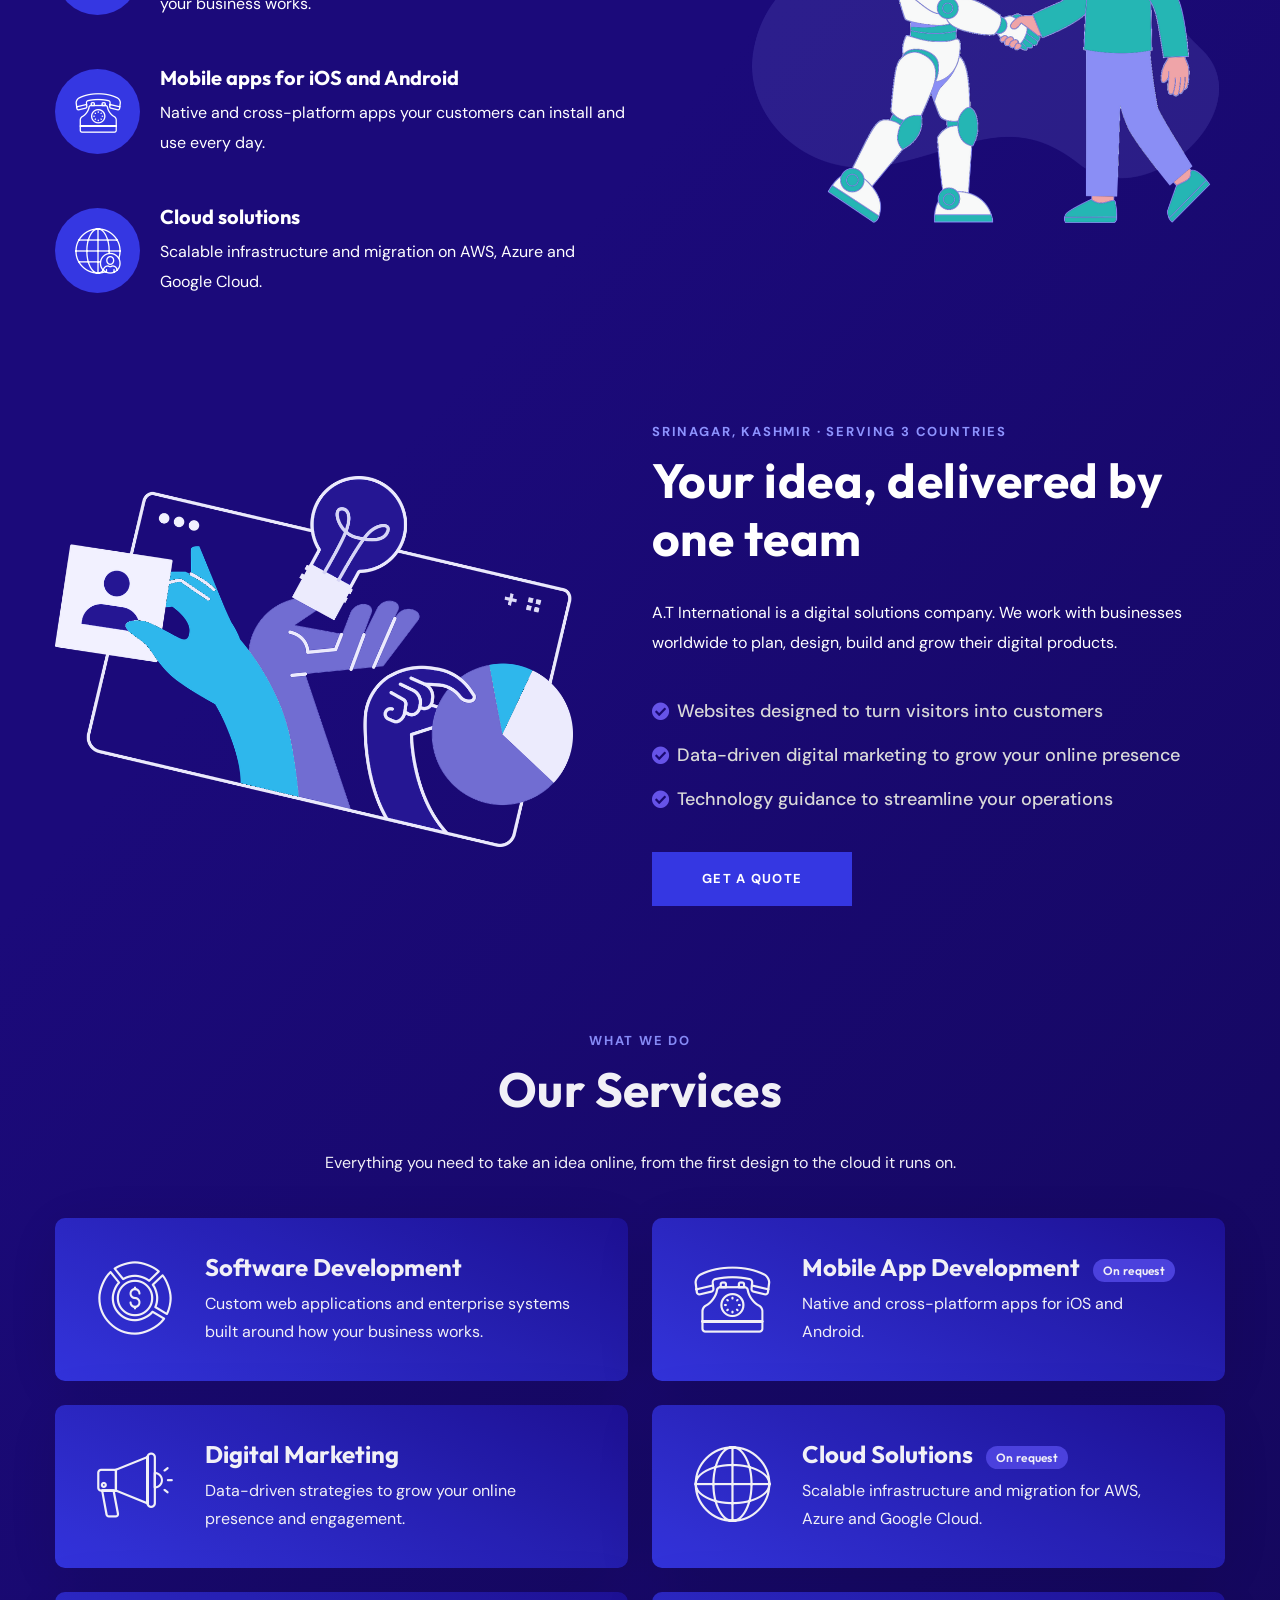
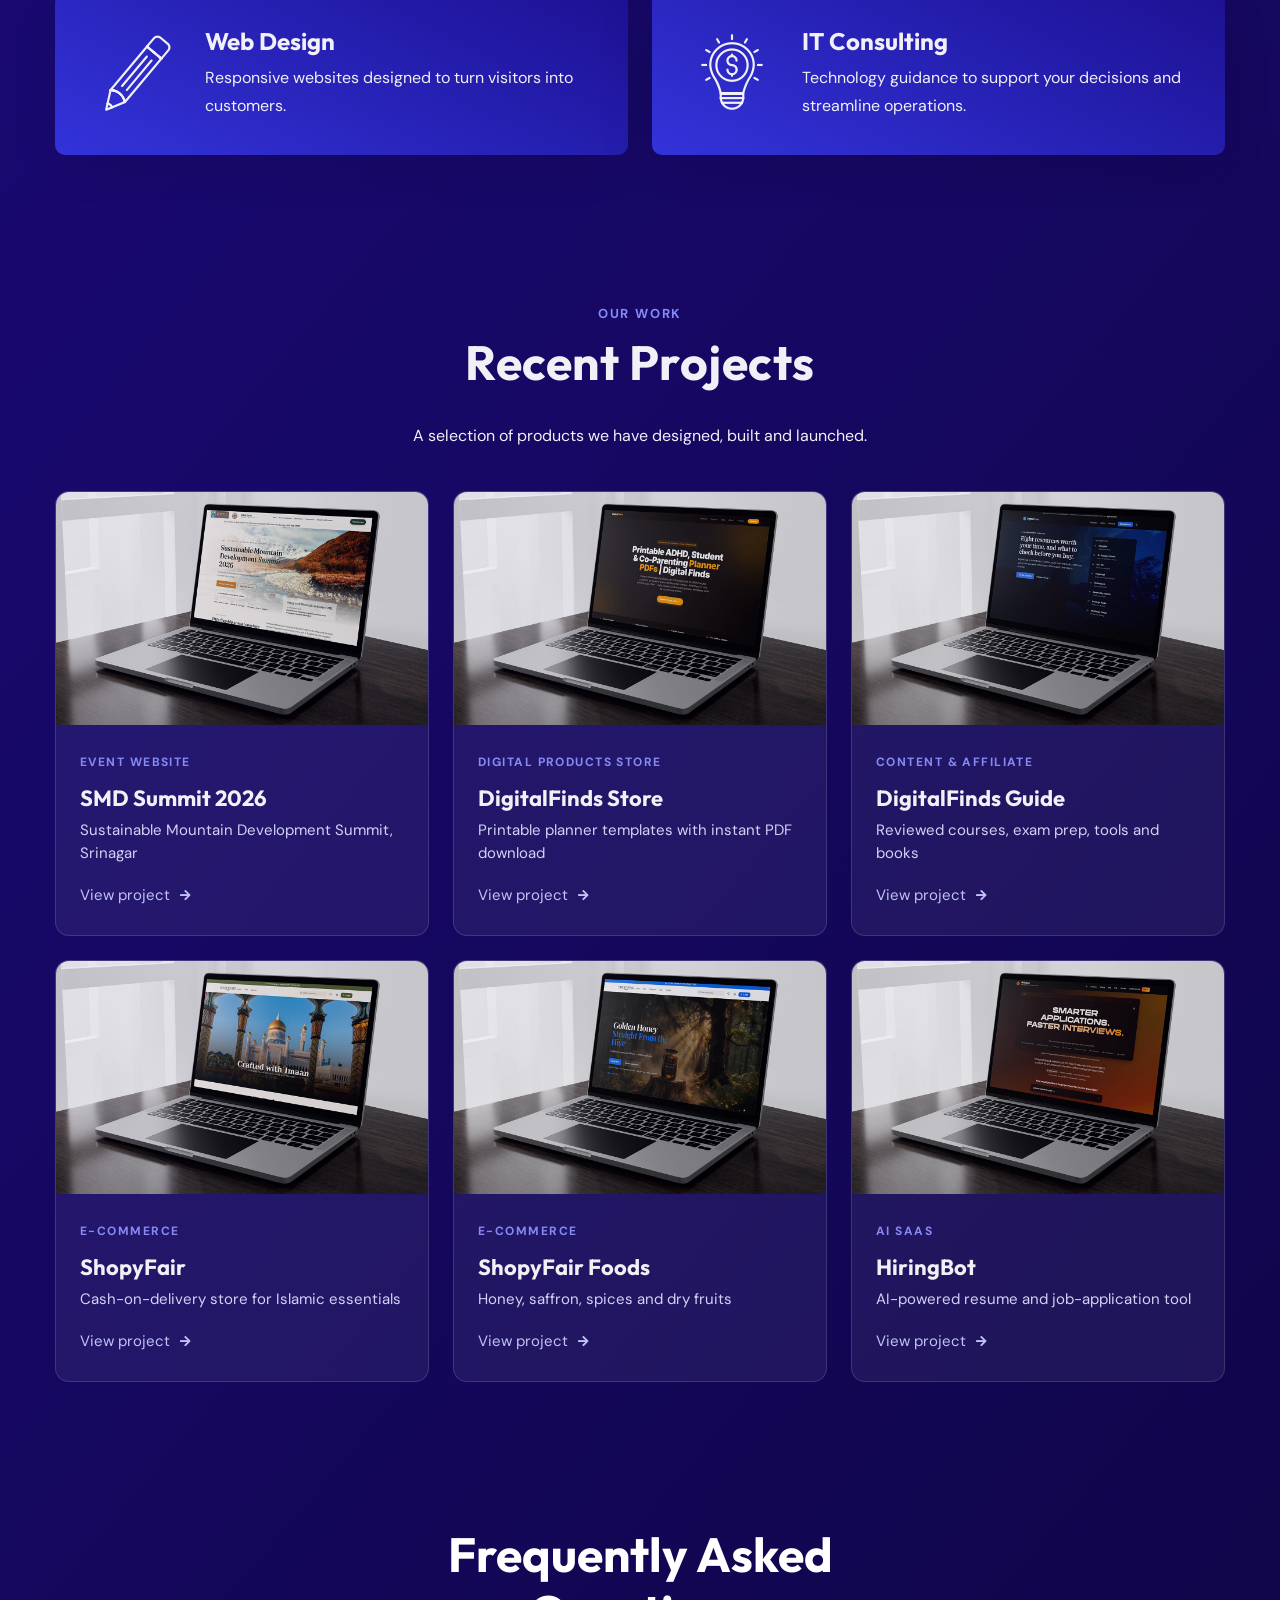
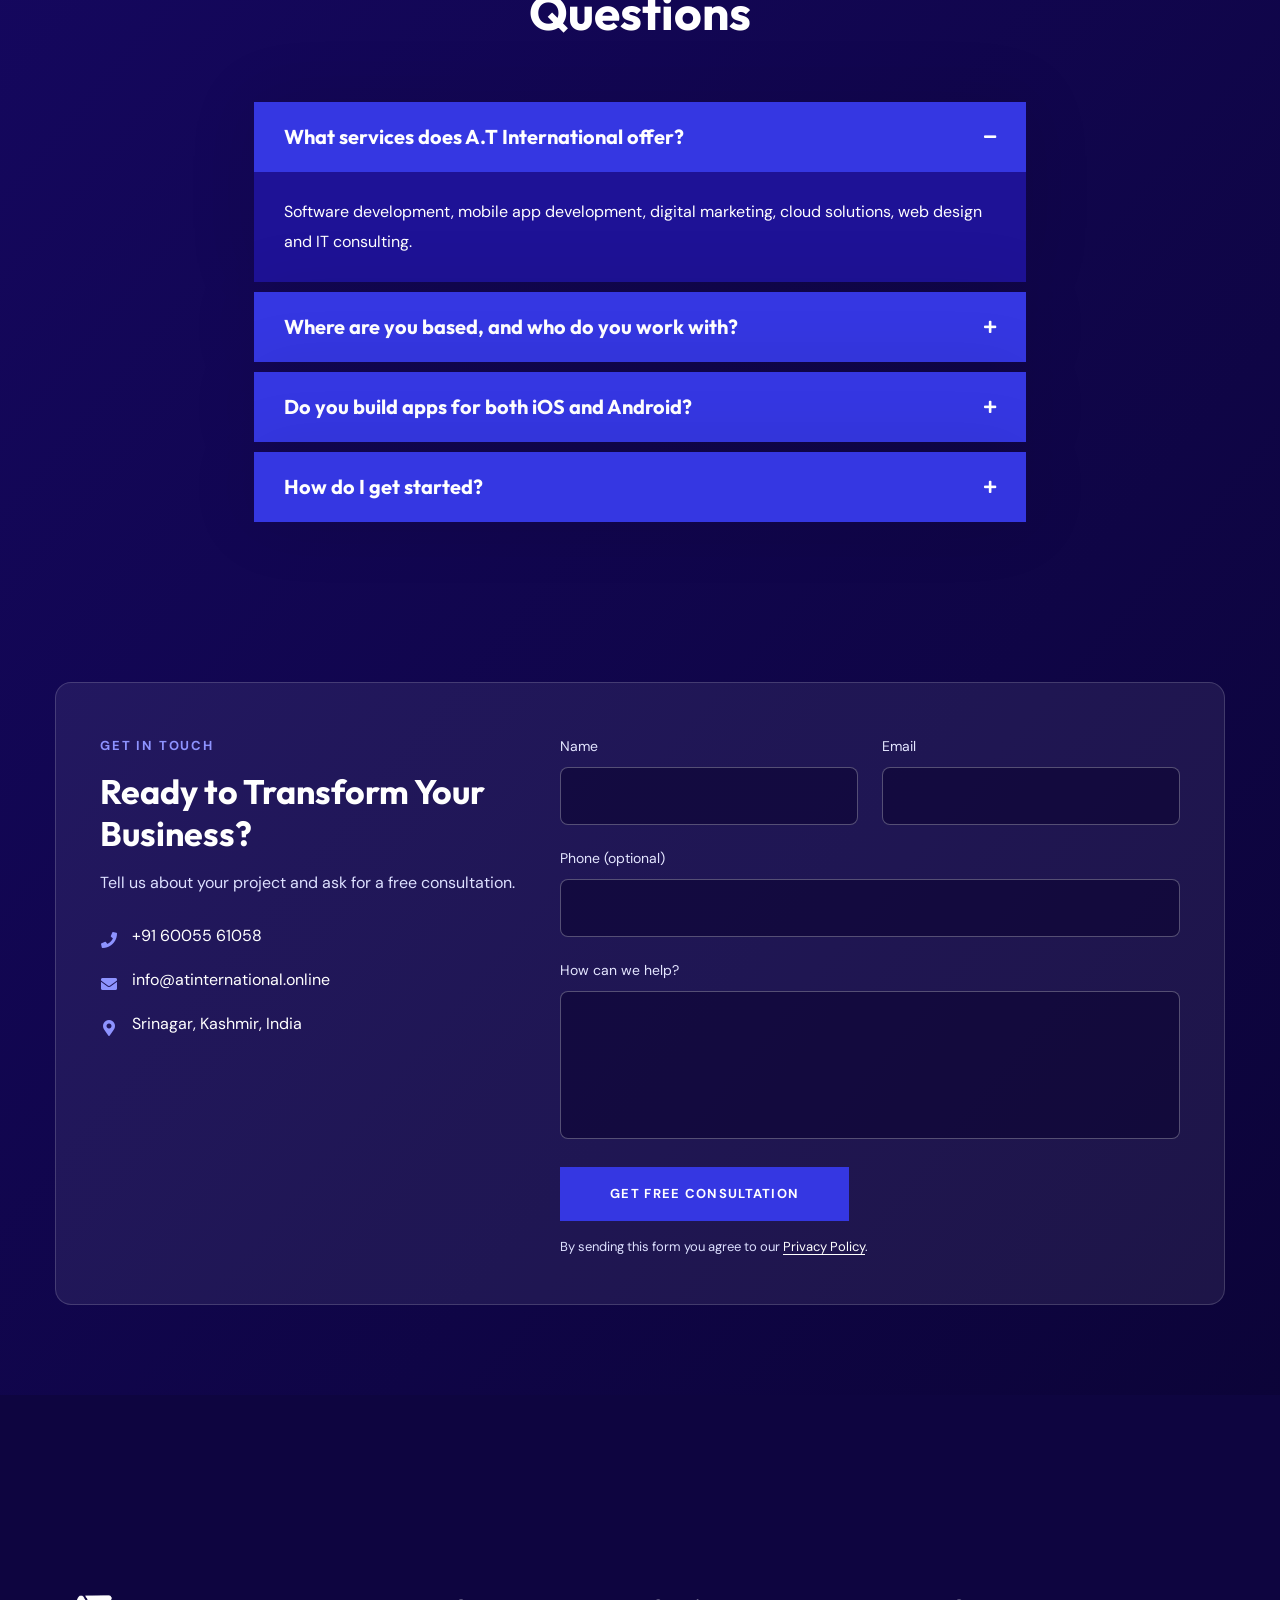
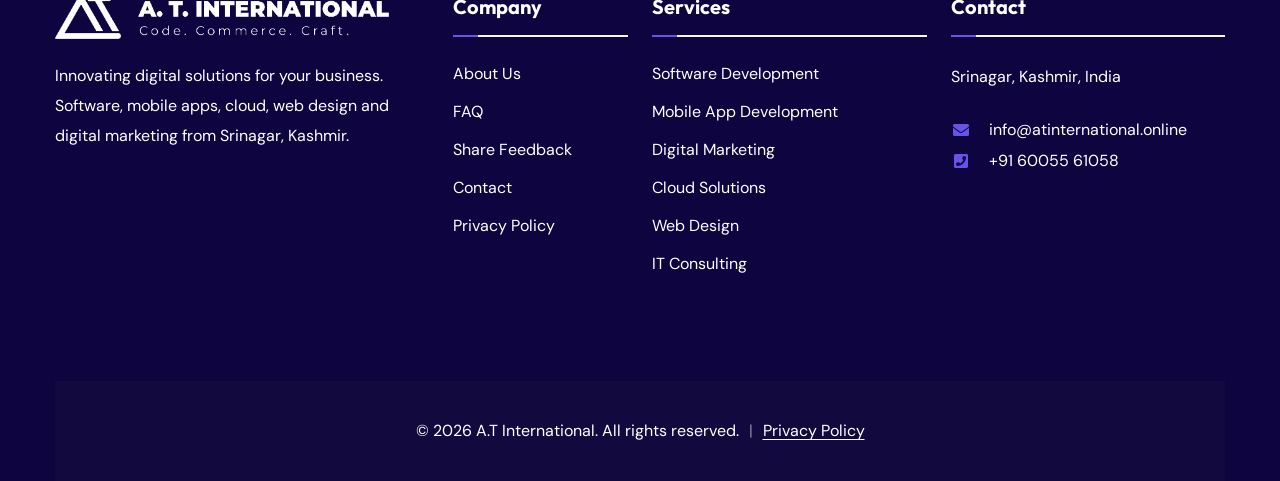
==== commit b1f3be04: "Website content fixes: stats, testimonials, services, accessibility - Update stats to 20+ projects, " ====
--- a/index.html
+++ b/index.html
@@ -24,7 +24,7 @@
 
 <!-- Responsive -->
 <meta http-equiv="X-UA-Compatible" content="IE=edge">
-<meta name="viewport" content="width=device-width, initial-scale=1.0, maximum-scale=1.0, user-scalable=0">
+<meta name="viewport" content="width=device-width, initial-scale=1.0">
 
 
 </head>
@@ -43,7 +43,7 @@
 			<div class="main-box">
 				<div class="logo-box">
 					<div class="logo">
-												<a href="index.php" title=""><img src="images/at-logo-white.png" alt="" title=""></a>
+												<a href="index.php" title=""><img src="images/at-logo-white.png" alt="A.T International logo" title=""></a>
 					</div>
 				</div>
 
@@ -56,7 +56,7 @@
     <li><a href="#about">About</a></li>
     <li><a href="#services">Services</a></li>
     <li><a href="#portfolio">Portfolio</a></li>
-    <li><a href="#clients">Clients</a></li>
+    
     <li><a href="#faq">FAQ</a></li>
     <li><a href="#enquiry">Contact</a></li>
 </ul>					</nav>
@@ -80,7 +80,7 @@
 			<!--Here Menu Will Come Automatically Via Javascript / Same Menu as in Header-->
 			<nav class="menu-box">
 				<div class="upper-box">
-					<div class="nav-logo"><a href="index.php"><img src="images/at-logo-white.png" alt="" title=""></a></div>
+					<div class="nav-logo"><a href="index.php"><img src="images/at-logo-white.png" alt="A.T International logo" title=""></a></div>
 					<div class="close-btn"><i class="icon fa fa-times"></i></div>
 				</div>
 
@@ -102,7 +102,7 @@
 				<div class="inner-container">
 					<!--Logo-->
 					<div class="logo">
-												<a href="index.php" title=""><img src="images/at-logo.png" alt="" title=""></a>
+												<a href="index.php" title=""><img src="images/at-logo.png" alt="A.T International logo" title=""></a>
 					</div>
 
 					<!--Right Col-->
@@ -132,8 +132,8 @@
 	<div class="auto-container">
 		<div class="row align-items-center"><div class="home_main col-12">
 			<div class="home-details text-center">
-				<div class="hero-badge">Trusted by 50+ Companies Worldwide</div>
-				<h2>Innovating Digital Solutions <br> for Your Business</h2>
+				<div class="hero-badge">Trusted by 10+ Companies Worldwide</div>
+				<h1>Innovating Digital Solutions <br> for Your Business</h1>
 				<div class="text">Code. Commerce. Craft.</div>
 				<p class="hero-sub">We turn your ideas into digital products, from custom software and mobile apps to cloud solutions and digital marketing.</p>
 				<div class="hero-actions">
@@ -148,9 +148,9 @@
 		<figure class="illus illus-hero mb-0"><img src="images/illus-hero.png" alt="Illustration of a robotic hand holding a gear inside a workflow cycle"></figure>
 	</div></div></div></div>
 </section><section class="stats-strip"><div class="auto-container"><div class="stats-grid">
-	<div class="stat"><b>50+</b><span>Projects delivered</span></div>
-	<div class="stat"><b>6+</b><span>Years of experience</span></div>
-	<div class="stat"><b>7</b><span>Countries served</span></div>
+	<div class="stat"><b>20+</b><span>Projects delivered</span></div>
+	<div class="stat"><b>4+</b><span>Years of experience</span></div>
+	<div class="stat"><b>3</b><span>Countries served</span></div>
 	<div class="stat"><b>98%</b><span>Client satisfaction</span></div>
 </div></div></section><section id="about" class="about-section-app-4">
 	<div class="auto-container"><div class="row">
@@ -169,7 +169,7 @@
 </section><section class="about-section-app-4 pt-0">
 	<div class="auto-container"><div class="row">
 		<div class="content-column col-xl-6 col-lg-7 col-md-12 col-sm-12 order-2 wow fadeInRight" data-wow-delay="600ms"><div class="inner-column">
-			<div class="sec-title"><div class="eyebrow">Srinagar, Kashmir &middot; Serving 7 countries</div><h2 class="text-white">Your idea, delivered by one team</h2>
+			<div class="sec-title"><div class="eyebrow">Srinagar, Kashmir &middot; Serving 3 countries</div><h2 class="text-white">Your idea, delivered by one team</h2>
 			<div class="text text-white">A.T International is a digital solutions company. We work with businesses worldwide to plan, design, build and grow their digital products.</div></div>
 			<div class="content-box"><ul class="list-style-three">
 				<li>Websites designed to turn visitors into customers</li>
@@ -189,17 +189,17 @@
 		<div class="text text-white">Everything you need to take an idea online, from the first design to the cloud it runs on.</div></div>
 		<div class="row">
 <div class="country-block-three col-lg-6 col-md-6 col-sm-12"><div class="inner-box"><div class="content">
-<div class="flag"><a href="#enquiry"><i class="icon flaticon-business-062-diagram"></i></a></div>
+<div class="flag"><a href="#enquiry" aria-hidden="true" tabindex="-1"><i class="icon flaticon-business-062-diagram"></i></a></div>
 <h4 class="title"><a href="#enquiry">Software Development</a></h4><div class="text">Custom web applications and enterprise systems built around how your business works.</div></div></div></div><div class="country-block-three col-lg-6 col-md-6 col-sm-12"><div class="inner-box"><div class="content">
-<div class="flag"><a href="#enquiry"><i class="icon flaticon-business-038-telephone"></i></a></div>
-<h4 class="title"><a href="#enquiry">Mobile App Development</a></h4><div class="text">Native and cross-platform apps for iOS and Android.</div></div></div></div><div class="country-block-three col-lg-6 col-md-6 col-sm-12"><div class="inner-box"><div class="content">
-<div class="flag"><a href="#enquiry"><i class="icon flaticon-business-032-megaphone"></i></a></div>
+<div class="flag"><a href="#enquiry" aria-hidden="true" tabindex="-1"><i class="icon flaticon-business-038-telephone"></i></a></div>
+<h4 class="title"><a href="#enquiry">Mobile App Development</a> <span class="on-request">On request</span></h4><div class="text">Native and cross-platform apps for iOS and Android.</div></div></div></div><div class="country-block-three col-lg-6 col-md-6 col-sm-12"><div class="inner-box"><div class="content">
+<div class="flag"><a href="#enquiry" aria-hidden="true" tabindex="-1"><i class="icon flaticon-business-032-megaphone"></i></a></div>
 <h4 class="title"><a href="#enquiry">Digital Marketing</a></h4><div class="text">Data-driven strategies to grow your online presence and engagement.</div></div></div></div><div class="country-block-three col-lg-6 col-md-6 col-sm-12"><div class="inner-box"><div class="content">
-<div class="flag"><a href="#enquiry"><i class="icon flaticon-business-016-world"></i></a></div>
-<h4 class="title"><a href="#enquiry">Cloud Solutions</a></h4><div class="text">Scalable infrastructure and migration for AWS, Azure and Google Cloud.</div></div></div></div><div class="country-block-three col-lg-6 col-md-6 col-sm-12"><div class="inner-box"><div class="content">
-<div class="flag"><a href="#enquiry"><i class="icon flaticon-business-026-pencil"></i></a></div>
+<div class="flag"><a href="#enquiry" aria-hidden="true" tabindex="-1"><i class="icon flaticon-business-016-world"></i></a></div>
+<h4 class="title"><a href="#enquiry">Cloud Solutions</a> <span class="on-request">On request</span></h4><div class="text">Scalable infrastructure and migration for AWS, Azure and Google Cloud.</div></div></div></div><div class="country-block-three col-lg-6 col-md-6 col-sm-12"><div class="inner-box"><div class="content">
+<div class="flag"><a href="#enquiry" aria-hidden="true" tabindex="-1"><i class="icon flaticon-business-026-pencil"></i></a></div>
 <h4 class="title"><a href="#enquiry">Web Design</a></h4><div class="text">Responsive websites designed to turn visitors into customers.</div></div></div></div><div class="country-block-three col-lg-6 col-md-6 col-sm-12"><div class="inner-box"><div class="content">
-<div class="flag"><a href="#enquiry"><i class="icon flaticon-business-036-idea"></i></a></div>
+<div class="flag"><a href="#enquiry" aria-hidden="true" tabindex="-1"><i class="icon flaticon-business-036-idea"></i></a></div>
 <h4 class="title"><a href="#enquiry">IT Consulting</a></h4><div class="text">Technology guidance to support your decisions and streamline operations.</div></div></div></div>
 		</div>
 	</div></div>
@@ -211,8 +211,8 @@
 <div class="col-lg-4 col-md-6 col-sm-12"><a class="port-card" href="https://www.smdsummit2026.in/" target="_blank" rel="noopener">
 <div class="port-thumb"><img src="images/portfolio/smd-summit.jpg" alt="Screenshot of the SMD Summit 2026 website" loading="lazy"></div>
 <div class="port-body"><div class="port-tag">Event website</div><h4 class="port-title">SMD Summit 2026</h4><div class="port-desc">Sustainable Mountain Development Summit, Srinagar</div><div class="port-link">View project <i class="fa fa-arrow-right"></i></div></div></a></div><div class="col-lg-4 col-md-6 col-sm-12"><a class="port-card" href="https://digitalfinds.live/" target="_blank" rel="noopener">
-<div class="port-thumb"><img src="images/portfolio/digitalfinds.jpg" alt="Screenshot of the Digital Finds website" loading="lazy"></div>
-<div class="port-body"><div class="port-tag">Digital products store</div><h4 class="port-title">Digital Finds</h4><div class="port-desc">Printable planner templates with instant PDF download</div><div class="port-link">View project <i class="fa fa-arrow-right"></i></div></div></a></div><div class="col-lg-4 col-md-6 col-sm-12"><a class="port-card" href="https://digitalfinds.website/" target="_blank" rel="noopener">
+<div class="port-thumb"><img src="images/portfolio/digitalfinds.jpg" alt="Screenshot of the DigitalFinds Store website" loading="lazy"></div>
+<div class="port-body"><div class="port-tag">Digital products store</div><h4 class="port-title">DigitalFinds Store</h4><div class="port-desc">Printable planner templates with instant PDF download</div><div class="port-link">View project <i class="fa fa-arrow-right"></i></div></div></a></div><div class="col-lg-4 col-md-6 col-sm-12"><a class="port-card" href="https://digitalfinds.website/" target="_blank" rel="noopener">
 <div class="port-thumb"><img src="images/portfolio/digitalfinds-guide.jpg" alt="Screenshot of the DigitalFinds Guide website" loading="lazy"></div>
 <div class="port-body"><div class="port-tag">Content &amp; affiliate</div><h4 class="port-title">DigitalFinds Guide</h4><div class="port-desc">Reviewed courses, exam prep, tools and books</div><div class="port-link">View project <i class="fa fa-arrow-right"></i></div></div></a></div><div class="col-lg-4 col-md-6 col-sm-12"><a class="port-card" href="https://shopyfair.in/" target="_blank" rel="noopener">
 <div class="port-thumb"><img src="images/portfolio/shopyfair.jpg" alt="Screenshot of the ShopyFair website" loading="lazy"></div>
@@ -223,28 +223,12 @@
 <div class="port-body"><div class="port-tag">AI SaaS</div><h4 class="port-title">HiringBot</h4><div class="port-desc">AI-powered resume and job-application tool</div><div class="port-link">View project <i class="fa fa-arrow-right"></i></div></div></a></div>
 		</div>
 	</div></div>
-</section><section id="clients" class="countries-section-4 clients-section">
-	<div class="outer-box pt-0"><div class="auto-container">
-		<div class="sec-title text-center light"><div class="eyebrow">Clients</div><h2>What Our Clients Say</h2></div>
-		<div class="row">
-<div class="country-block-three col-lg-6 col-md-6 col-sm-12"><div class="inner-box"><div class="content">
-<div class="quote-mark"><i class="fa fa-quote-left"></i></div>
-<div class="text">&ldquo;A custom ERP system that improved our efficiency by 40%.&rdquo;</div><h4 class="title who">Priya Sharma</h4><div class="role">CEO, TechStart Inc.</div></div></div></div><div class="country-block-three col-lg-6 col-md-6 col-sm-12"><div class="inner-box"><div class="content">
-<div class="quote-mark"><i class="fa fa-quote-left"></i></div>
-<div class="text">&ldquo;The mobile app crossed 10k downloads and holds a 4.3-star rating.&rdquo;</div><h4 class="title who">Abdullah Musallem</h4><div class="role">HoC, UTAS, Oman</div></div></div></div><div class="country-block-three col-lg-6 col-md-6 col-sm-12"><div class="inner-box"><div class="content">
-<div class="quote-mark"><i class="fa fa-quote-left"></i></div>
-<div class="text">&ldquo;We saw a 150% ROI within six months of the digital marketing work.&rdquo;</div><h4 class="title who">Ahmed Al Barwani</h4><div class="role">Marketing Director, OmCore</div></div></div></div><div class="country-block-three col-lg-6 col-md-6 col-sm-12"><div class="inner-box"><div class="content">
-<div class="quote-mark"><i class="fa fa-quote-left"></i></div>
-<div class="text">&ldquo;Their commitment to quality and on-time delivery stands out.&rdquo;</div><h4 class="title who">Vikram Singh</h4><div class="role">Founder, GeeMaa</div></div></div></div>
-		</div>
-		<div class="text-center fb-cta"><a href="feedback.html">Worked with us? Share your feedback <i class="fa fa-arrow-right"></i></a></div>
-	</div></div>
 </section><section id="faq" class="faq-section-app-4 pt-0">
 	<div class="auto-container">
 		<div class="sec-title-app text-center mb-60"><h2 class="text-white">Frequently Asked <br> Questions</h2></div>
 		<div class="row justify-content-center"><div class="faq-column col-lg-8 col-md-12 col-sm-12">
 			<ul class="accordion-box-app accordion-box-app-4 wow fadeInRight">
-<li class="accordion block active-block"><div class="acc-btn border-0 active">What services does A.T International offer?<div class="icon fa fa-plus"></div></div><div class="acc-content current"><div class="content"><div class="text">Software development, mobile app development, digital marketing, cloud solutions, web design and IT consulting.</div></div></div></li><li class="accordion block"><div class="acc-btn border-0">Where are you based, and who do you work with?<div class="icon fa fa-plus"></div></div><div class="acc-content"><div class="content"><div class="text">We are based in Srinagar, Kashmir, India, and have delivered 50+ projects for companies in 7 countries.</div></div></div></li><li class="accordion block"><div class="acc-btn border-0">Do you build apps for both iOS and Android?<div class="icon fa fa-plus"></div></div><div class="acc-content"><div class="content"><div class="text">Yes. We build native and cross-platform mobile apps for iOS and Android.</div></div></div></li><li class="accordion block"><div class="acc-btn border-0">How do I get started?<div class="icon fa fa-plus"></div></div><div class="acc-content"><div class="content"><div class="text">Request a free consultation using the form below, or call +91 60055 61058. Tell us about your idea and we will get back to you.</div></div></div></li>
+<li class="accordion block active-block"><div class="acc-btn border-0 active">What services does A.T International offer?<div class="icon fa fa-plus"></div></div><div class="acc-content current"><div class="content"><div class="text">Software development, mobile app development, digital marketing, cloud solutions, web design and IT consulting.</div></div></div></li><li class="accordion block"><div class="acc-btn border-0">Where are you based, and who do you work with?<div class="icon fa fa-plus"></div></div><div class="acc-content"><div class="content"><div class="text">We are based in Srinagar, Kashmir, India, and have delivered 20+ projects for companies in 3 countries.</div></div></div></li><li class="accordion block"><div class="acc-btn border-0">Do you build apps for both iOS and Android?<div class="icon fa fa-plus"></div></div><div class="acc-content"><div class="content"><div class="text">Yes, on request. We build native and cross-platform mobile apps for iOS and Android.</div></div></div></li><li class="accordion block"><div class="acc-btn border-0">How do I get started?<div class="icon fa fa-plus"></div></div><div class="acc-content"><div class="content"><div class="text">Request a free consultation using the form below, or call +91 60055 61058. Tell us about your idea and we will get back to you.</div></div></div></li>
 			</ul>
 		</div></div>
 	</div>
@@ -282,10 +266,10 @@
 				<div class="text">Innovating digital solutions for your business. Software, mobile apps, cloud, web design and digital marketing from Srinagar, Kashmir.</div>
 			</div></div>
 			<div class="footer-column col-xl-2 col-lg-4 col-md-6 col-sm-12"><div class="footer-widget"><h3 class="widget-title">Company</h3>
-				<ul class="user-links"><li><a href="#about">About Us</a></li><li><a href="#clients">Clients</a></li><li><a href="#faq">FAQ</a></li><li><a href="#enquiry">Contact</a></li><li><a href="privacy-policy.html">Privacy Policy</a></li></ul>
+				<ul class="user-links"><li><a href="#about">About Us</a></li><li><a href="#faq">FAQ</a></li><li><a href="feedback.html">Share Feedback</a></li><li><a href="#enquiry">Contact</a></li><li><a href="privacy-policy.html">Privacy Policy</a></li></ul>
 			</div></div>
 			<div class="footer-column col-xl-3 col-lg-4 col-md-6 col-sm-12"><div class="footer-widget"><h3 class="widget-title">Services</h3>
-				<ul class="user-links"><li><a href="#services">Software Development</a></li><li><a href="#services">Mobile App Development</a></li><li><a href="#services">Digital Marketing</a></li><li><a href="#services">Cloud Solutions</a></li></ul>
+				<ul class="user-links"><li><a href="#services">Software Development</a></li><li><a href="#services">Mobile App Development</a></li><li><a href="#services">Digital Marketing</a></li><li><a href="#services">Cloud Solutions</a></li><li><a href="#services">Web Design</a></li><li><a href="#services">IT Consulting</a></li></ul>
 			</div></div>
 			<div class="footer-column col-xl-3 col-lg-4 col-md-6 col-sm-12"><div class="footer-widget contact-widget-app-4"><h3 class="widget-title">Contact</h3><div class="widget-content">
 				<div class="text">Srinagar, Kashmir, India</div>
--- a/css/brand.css
+++ b/css/brand.css
@@ -49,7 +49,7 @@
 .cf-status.ok{color:#9CF2C0}.cf-status.err{color:#FFB4B4}
 .main-footer-app-4{background:#0E0540}
 @media (max-width:991px){.stats-grid{grid-template-columns:repeat(2,1fr)}.enq-card{padding:34px 22px}.enq-info-col{margin-bottom:30px}}
-@media (max-width:575px){.stat b{font-size:32px}.home-details h2{font-size:34px;line-height:1.2}.enq-card h2{font-size:28px}}
+@media (max-width:575px){.stat b{font-size:32px}.home-details h1,.home-details h2{font-size:34px;line-height:1.2}.enq-card h2{font-size:28px}}
 /* hero + component colours aligned to the logo */
 .home_layout_app_4{padding:112px 0 560px}
 .home_layout_app_4::before{background:linear-gradient(180deg,#3A2BD8 0%,#1B0A7A 100%);opacity:1}
@@ -73,7 +73,7 @@
 
 /* tighter hero text so the larger illustration still fits the first screen */
 .hero-badge{margin-bottom:14px}
-.home-details h2{line-height:1.2}
+.home-details h1,.home-details h2{line-height:1.2}
 .home-details .hero-sub{margin-top:12px}
 .hero-actions{margin-top:20px}
 .stat b,.enq-card h2{font-family:"Outfit",sans-serif}
@@ -216,3 +216,12 @@
 .rv-table{width:100%;border-collapse:collapse;font-size:16px}
 .rv-table th,.rv-table td{padding:12px 14px;border-bottom:1px solid rgba(255,255,255,.14);text-align:left;color:#E4E6FF}
 .rv-table th{color:#fff;font-weight:600}
+
+.li-link{color:#CBD0FF;text-decoration:underline;text-underline-offset:3px}
+.li-link:hover{color:#fff}
+.li-link i{margin-right:5px}
+
+.on-request{display:inline-block;margin-left:8px;padding:2px 10px;border-radius:12px;font-size:12px;font-weight:600;letter-spacing:.3px;line-height:1.6;vertical-align:middle;background:#4F46E5;color:#fff}
+/* hero headline is now an H1: keep it looking exactly like the old H2 */
+.home_layout_app_4 .home-details h1{font-size:48px;line-height:1.2;color:#fff;font-weight:700}
+@media (max-width:575px){.home_layout_app_4 .home-details h1{font-size:34px}}
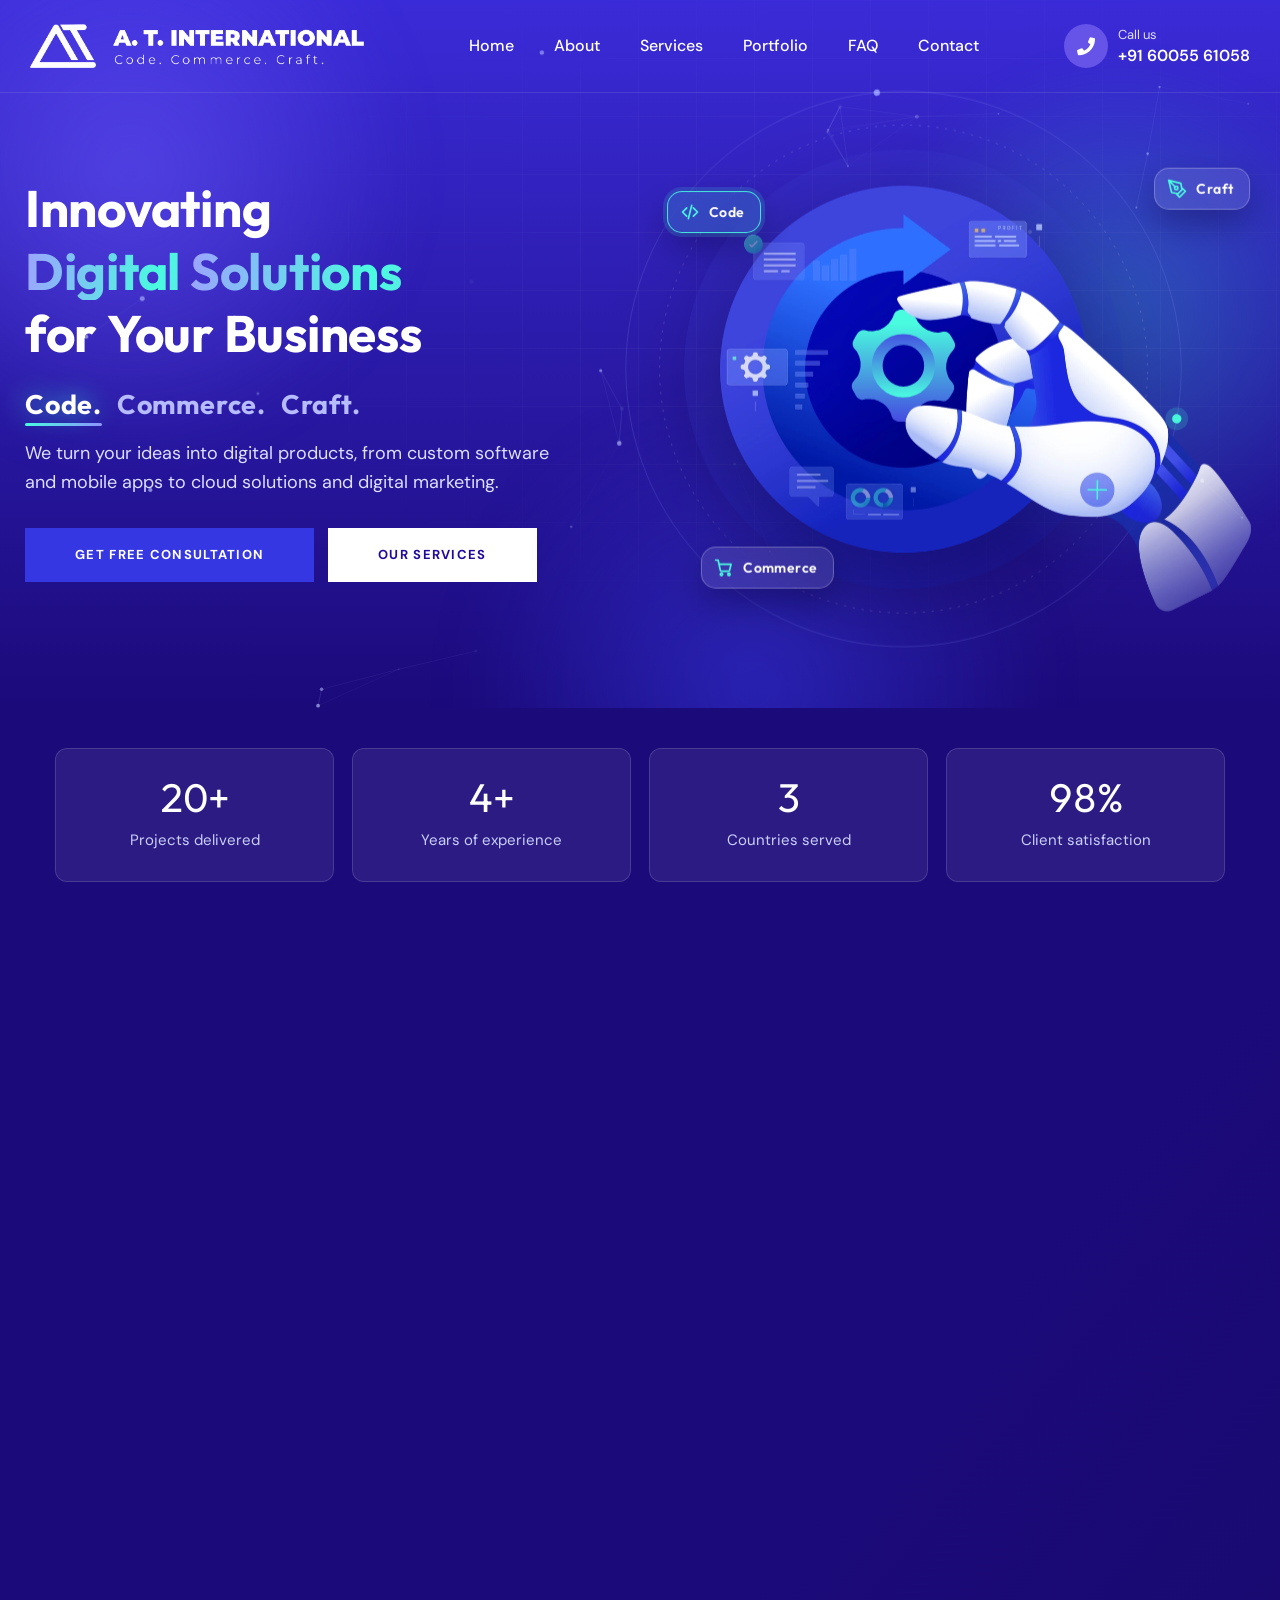
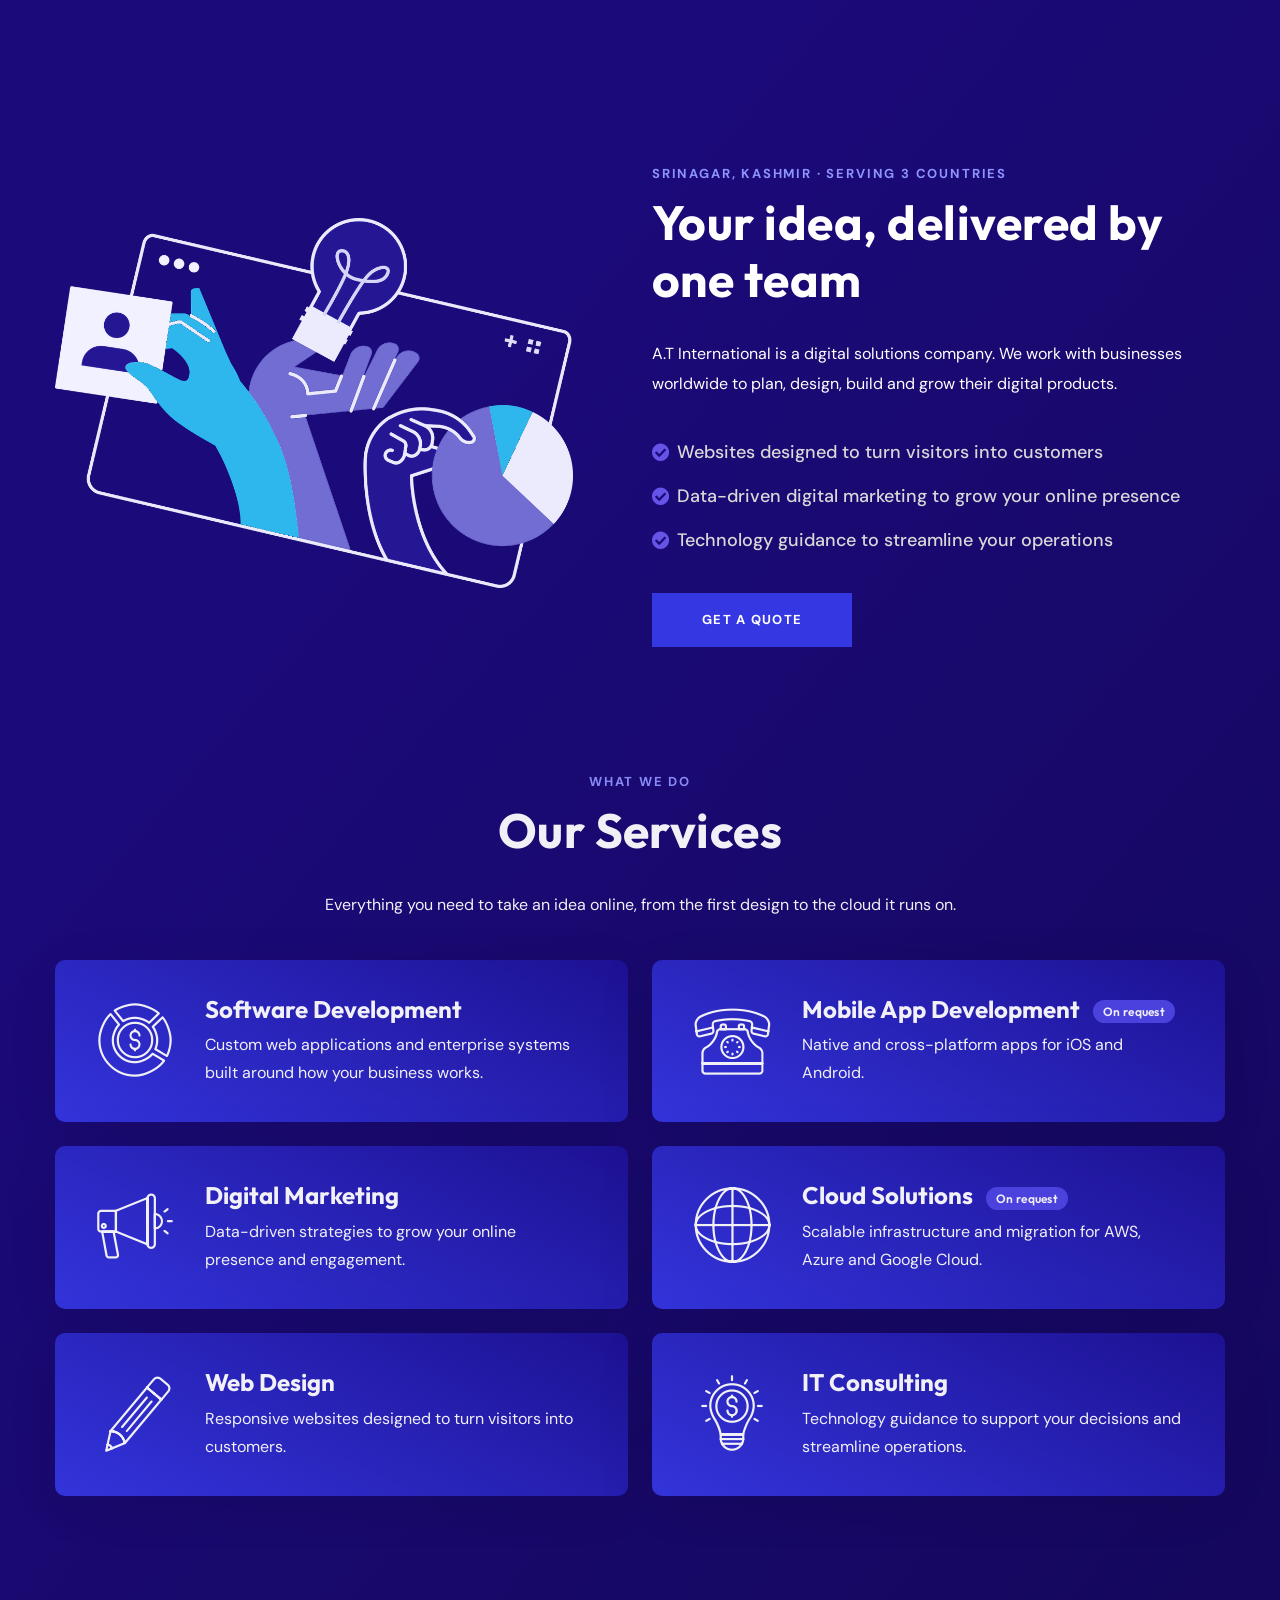
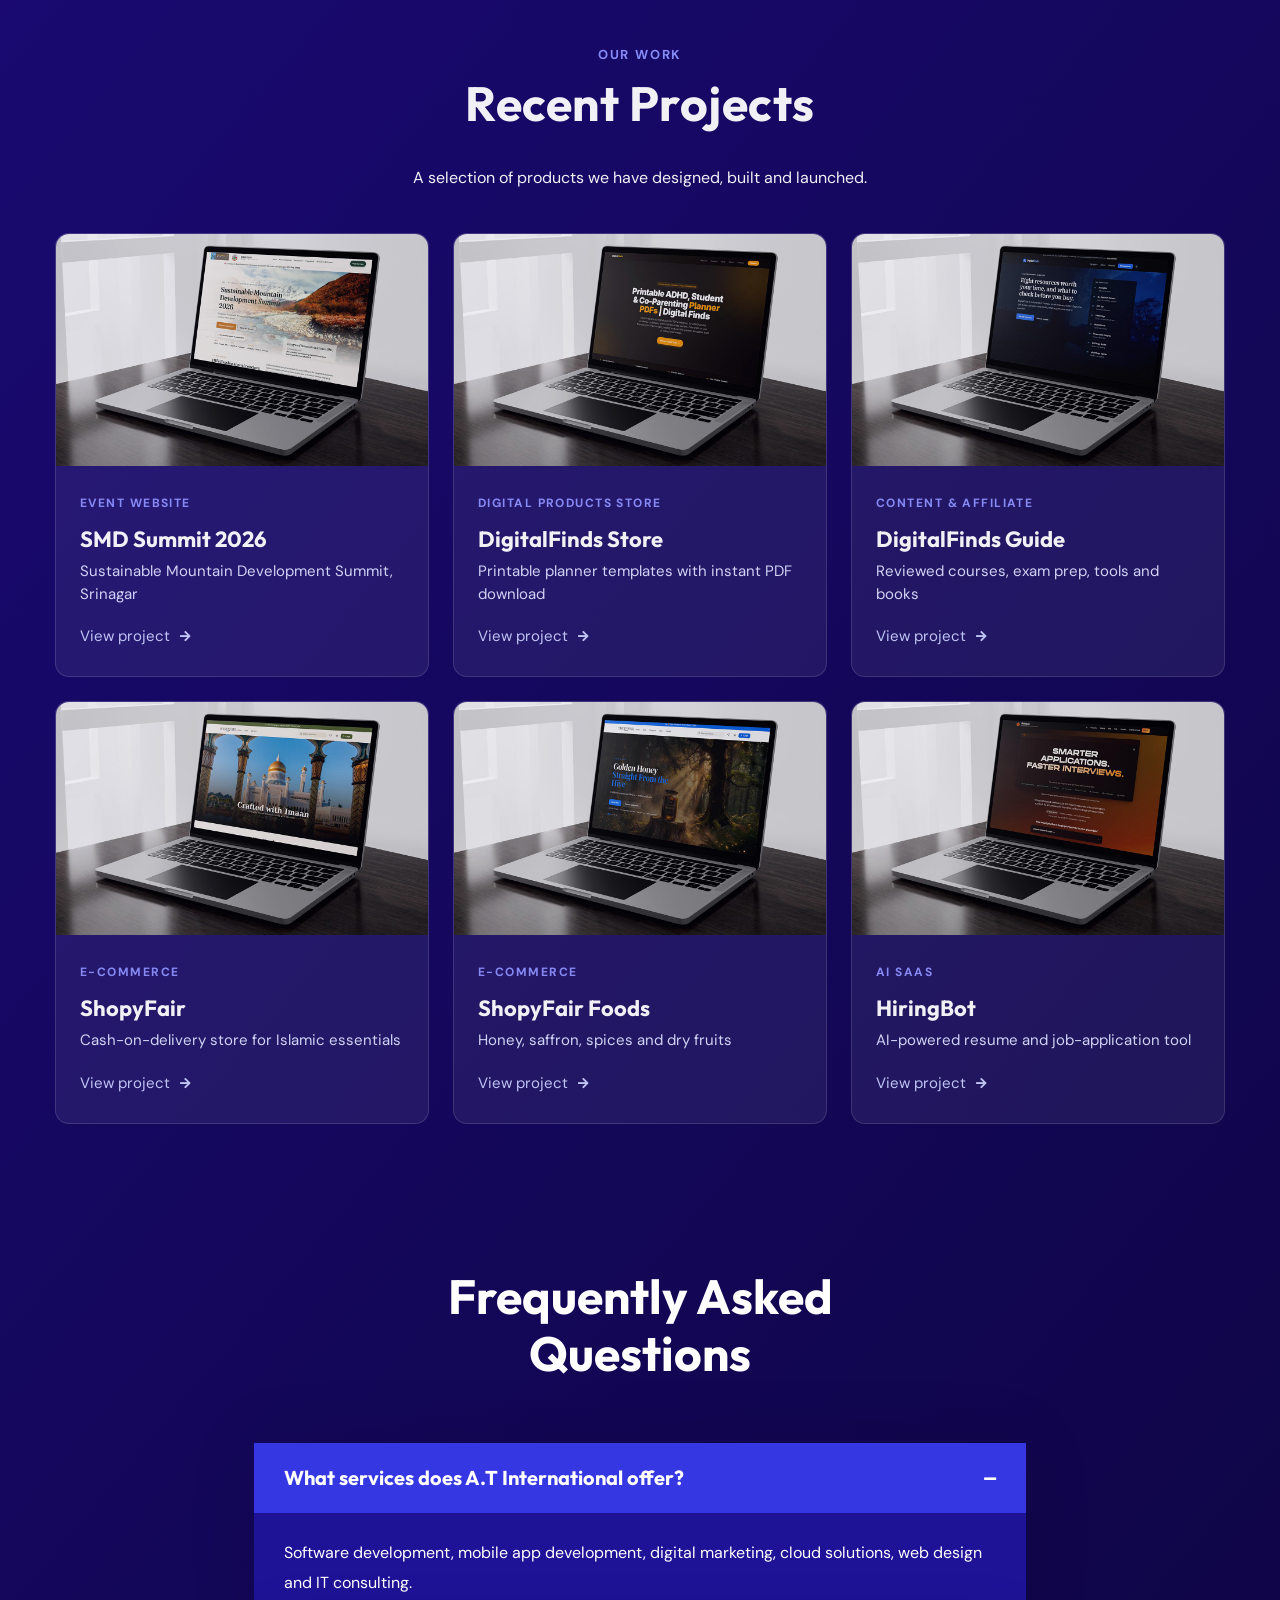
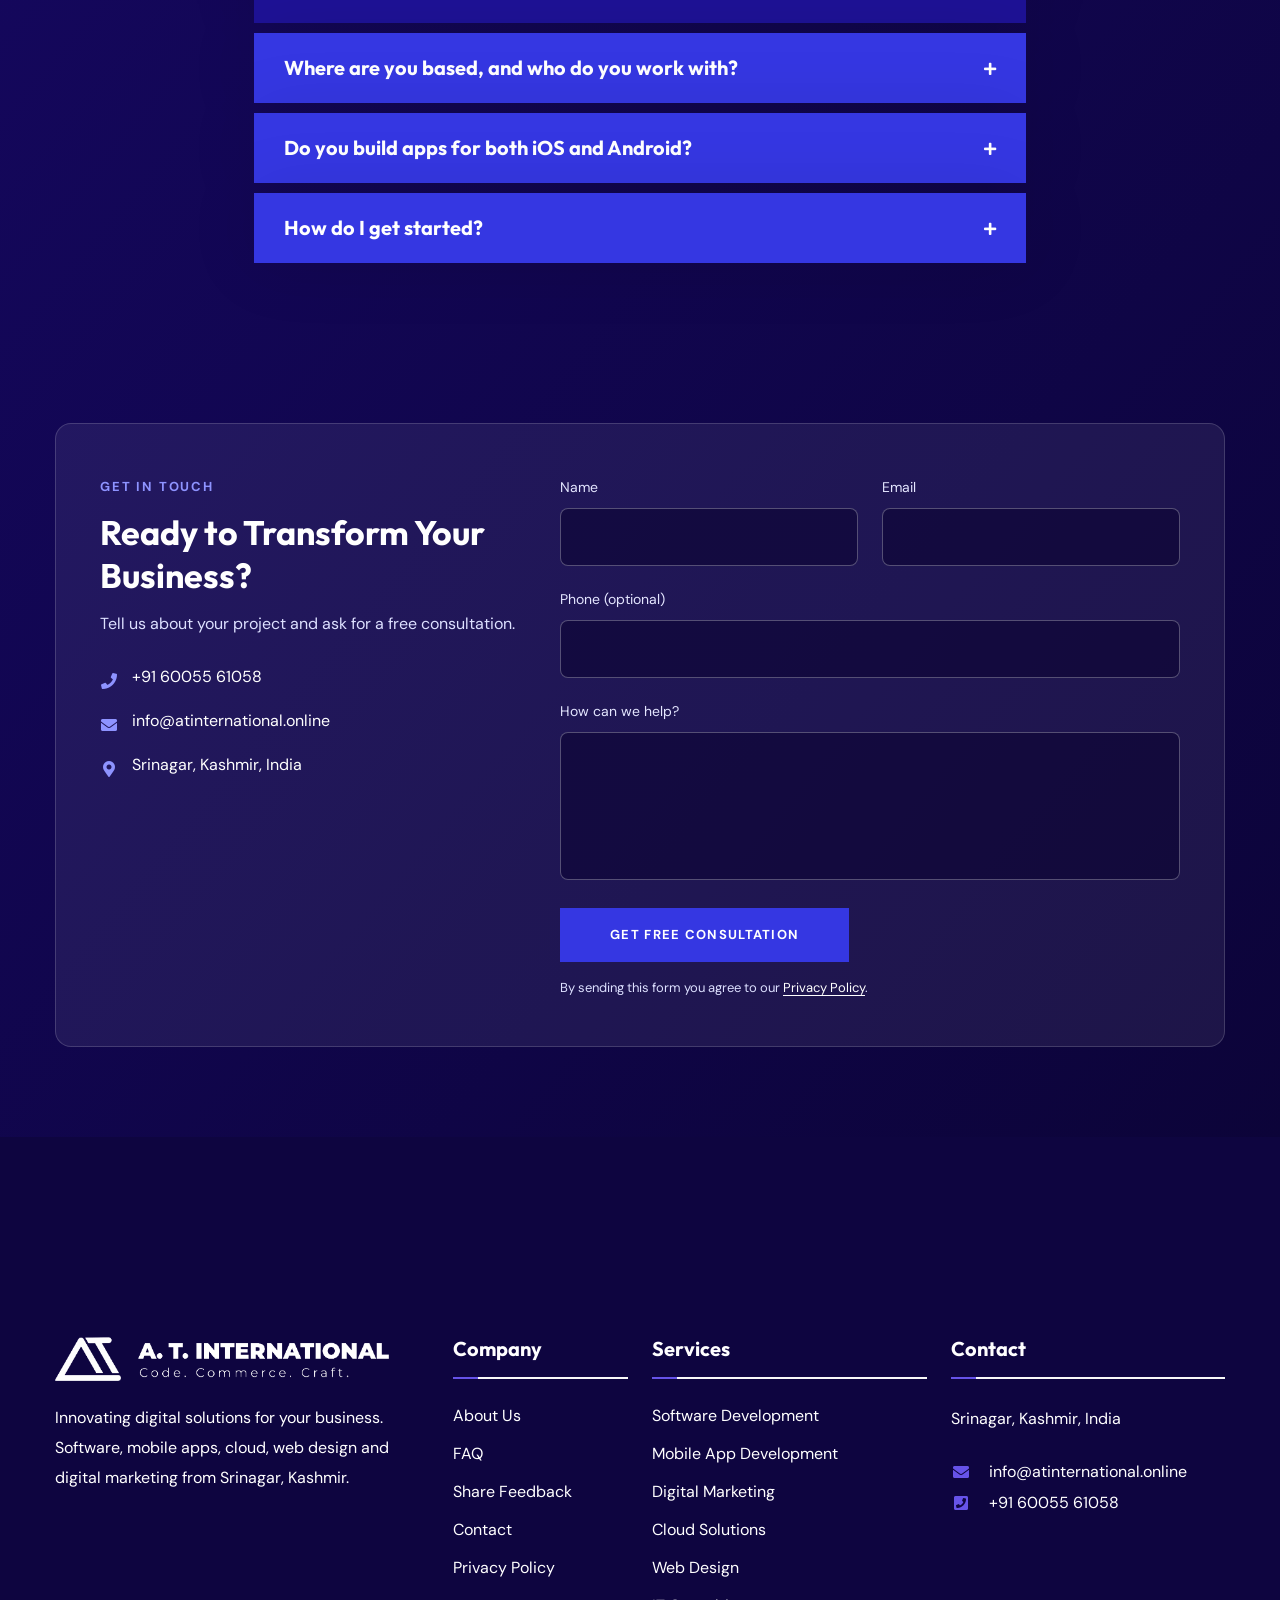
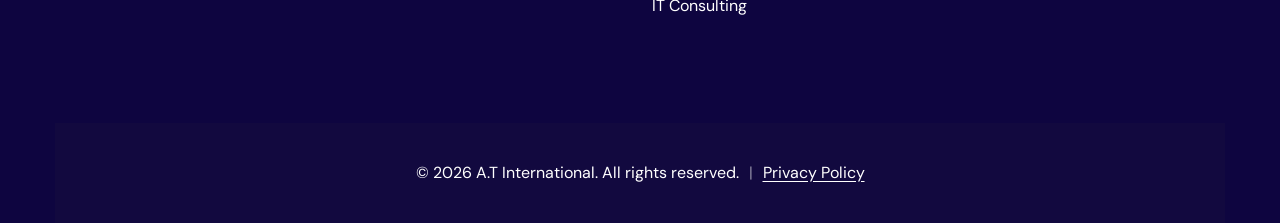
==== commit a3677442: "Hero: GSAP motion graphics (animated headline, tagline, copy and a robotic hand turning the gear), s" ====
--- a/index.html
+++ b/index.html
@@ -17,6 +17,8 @@
 
 <link href="css/responsive.css" rel="stylesheet">
 <link href="css/brand.css" rel="stylesheet">
+<link href="css/hero-motion.css" rel="stylesheet">
+<script>if(!window.matchMedia("(prefers-reduced-motion: reduce)").matches){document.documentElement.classList.add("hm-pre");setTimeout(function(){document.documentElement.classList.remove("hm-pre")},6000)}</script>
 <meta name="description" content="A.T International builds custom software, mobile apps, cloud solutions, websites and digital marketing for businesses worldwide. Based in Srinagar, Kashmir, India.">
 
 <link rel="shortcut icon" href="images/favicon.png" type="image/x-icon">
@@ -127,26 +129,55 @@
 
 
 
-<section id="home" class="home_layout_app_4">
-	<div class="each-object-round"></div>
+<section id="home" class="home_layout_app_4 hero-motion">
+	<div class="hm-bg" aria-hidden="true">
+		<span class="hm-blob hm-b1"></span><span class="hm-blob hm-b2"></span><span class="hm-blob hm-b3"></span>
+		<span class="hm-gridlines"></span>
+		<canvas class="hm-particles"></canvas>
+	</div>
 	<div class="auto-container">
-		<div class="row align-items-center"><div class="home_main col-12">
-			<div class="home-details text-center">
-				<div class="hero-badge">Trusted by 10+ Companies Worldwide</div>
-				<h1>Innovating Digital Solutions <br> for Your Business</h1>
-				<div class="text">Code. Commerce. Craft.</div>
-				<p class="hero-sub">We turn your ideas into digital products, from custom software and mobile apps to cloud solutions and digital marketing.</p>
+		<div class="hm-layout">
+			<div class="hm-copy">
+				<h1 class="hm-title"><span class="hm-l">Innovating</span> <span class="hm-l"><span class="hm-grad">Digital Solutions</span></span> <span class="hm-l">for Your Business</span></h1>
+				<p class="hm-tag"><span data-i="0">Code.</span> <span data-i="1">Commerce.</span> <span data-i="2">Craft.</span></p>
+				<p class="hm-sub">We turn your ideas into digital products, from custom software and mobile apps to cloud solutions and digital marketing.</p>
 				<div class="hero-actions">
 					<a href="#enquiry" class="theme-btn btn-style-one"><span class="btn-title">Get Free Consultation</span></a>
 					<a href="#services" class="theme-btn btn-style-two hvr-light"><span class="btn-title">Our Services</span></a>
 				</div>
 			</div>
-		</div></div>
+			<div class="hm-stage">
+				<div class="hm-float"><div class="hm-tilt">
+					<div class="hm-art" role="img" aria-label="Illustration of a robotic hand turning a gear inside a workflow cycle">
+						<svg class="hm-rings" viewBox="-110 -110 1320 1109" aria-hidden="true">
+							<circle class="hm-ring r1" cx="422.5" cy="422.5" r="470" fill="none" stroke="rgba(255,255,255,.22)" stroke-width="1.5" stroke-dasharray="3 14" stroke-linecap="round"/>
+							<circle class="hm-ring r2" cx="422.5" cy="422.5" r="535" fill="none" stroke="rgba(142,147,255,.28)" stroke-width="1.5"/>
+							<g class="hm-orbiter"><circle cx="957.5" cy="422.5" r="9" fill="#49FBDF"/><circle cx="957.5" cy="422.5" r="22" fill="#49FBDF" opacity=".18"/></g>
+							<g class="hm-orbiter2"><circle cx="422.5" cy="-112.5" r="6" fill="#8E93FF"/></g>
+						</svg>
+						<img class="hm-plate" src="images/hero/plate.webp" width="1100" height="889" alt="" decoding="async">
+						<svg class="hm-gear" viewBox="0 0 1100 889" aria-hidden="true">
+							<defs>
+								<linearGradient id="hmBody" gradientUnits="userSpaceOnUse" x1="0" y1="336" x2="0" y2="523"><stop offset="0" stop-color="#49FBDF"/><stop offset="1" stop-color="#444CE1"/></linearGradient>
+								<linearGradient id="hmRing" gradientUnits="userSpaceOnUse" x1="0" y1="355.5" x2="0" y2="476"><stop offset="0" stop-color="#4453E1"/><stop offset="1" stop-color="#49FBDF"/></linearGradient>
+								<radialGradient id="hmGlow"><stop offset="0" stop-color="#49FBDF" stop-opacity=".55"/><stop offset="1" stop-color="#49FBDF" stop-opacity="0"/></radialGradient>
+								<mask id="hmGearMask" maskUnits="userSpaceOnUse" x="0" y="0" width="1100" height="889"><g class="gear-rot"><path fill="#fff" fill-rule="evenodd" d="M414.0 308.4C412.7 308.7 411.4 309.1 410.2 309.6C409.0 310.1 407.7 310.6 406.7 311.3C405.6 312.1 404.7 313.1 404.0 314.2C403.2 315.3 402.7 316.5 402.2 317.7C401.6 318.9 401.2 320.2 400.8 321.4C400.3 322.6 399.9 323.9 399.3 325.1C398.8 326.3 398.1 327.4 397.4 328.6C396.7 329.7 395.9 330.7 395.1 331.8C394.4 332.9 393.7 334.0 392.8 335.0C392.0 336.0 391.1 337.0 390.1 337.9C389.2 338.8 388.2 339.7 387.1 340.5C386.1 341.3 385.1 342.1 384.0 342.9C382.9 343.6 381.8 344.3 380.6 345.0C379.5 345.7 378.4 346.5 377.2 347.0C376.0 347.6 374.8 348.1 373.5 348.5C372.3 348.8 370.9 348.9 369.7 349.2C368.4 349.6 367.1 350.1 365.9 350.4C364.6 350.7 363.3 350.9 362.0 351.0C360.7 351.1 359.3 351.0 358.0 351.0C356.7 351.0 355.3 351.0 354.0 350.8C352.7 350.7 351.5 350.3 350.2 350.0C348.9 349.8 347.6 349.4 346.3 349.2C345.0 349.1 343.6 348.9 342.3 349.1C341.1 349.4 339.9 350.0 338.7 350.6C337.5 351.2 336.3 351.8 335.3 352.7C334.4 353.6 333.6 354.7 332.9 355.7C332.1 356.8 331.5 358.0 330.8 359.1C330.1 360.2 329.5 361.4 328.8 362.5C328.2 363.7 327.6 364.9 327.0 366.0C326.4 367.2 325.7 368.3 325.2 369.6C324.7 370.8 324.3 372.1 324.1 373.4C323.9 374.7 323.9 376.0 324.0 377.3C324.2 378.6 324.4 379.9 324.9 381.1C325.4 382.3 326.3 383.4 327.0 384.5C327.8 385.6 328.7 386.5 329.6 387.6C330.4 388.6 331.3 389.6 332.1 390.6C332.8 391.7 333.5 392.8 334.2 394.0C334.8 395.1 335.4 396.3 336.0 397.5C336.5 398.7 337.0 399.9 337.4 401.2C337.8 402.4 338.3 403.7 338.6 405.0C339.0 406.2 339.3 407.5 339.6 408.8C339.8 410.1 339.9 411.4 340.0 412.7C340.1 414.0 340.0 415.4 340.0 416.7C340.0 418.0 340.1 419.3 340.0 420.7C339.8 422.0 339.5 423.3 339.3 424.5C339.0 425.8 338.8 427.2 338.5 428.4C338.2 429.7 337.7 431.0 337.3 432.2C336.8 433.4 336.4 434.7 335.8 435.9C335.2 437.1 334.5 438.2 333.8 439.3C333.1 440.4 332.2 441.4 331.4 442.5C330.6 443.5 329.8 444.5 329.0 445.6C328.2 446.6 327.3 447.6 326.6 448.7C325.9 449.9 325.2 451.0 324.7 452.2C324.3 453.5 324.1 454.8 324.0 456.1C323.9 457.4 323.8 458.8 324.1 460.1C324.3 461.3 324.9 462.5 325.5 463.7C326.0 464.9 326.7 466.1 327.4 467.2C328.0 468.4 328.7 469.5 329.4 470.6C330.1 471.8 330.7 472.9 331.4 474.0C332.1 475.2 332.8 476.3 333.6 477.3C334.4 478.4 335.2 479.4 336.2 480.2C337.3 481.0 338.5 481.6 339.7 482.2C340.9 482.7 342.1 483.5 343.3 483.6C344.6 483.7 345.9 483.2 347.2 483.0C348.5 482.7 349.8 482.3 351.1 482.2C352.4 482.0 353.8 482.0 355.1 482.0C356.4 482.0 357.7 482.0 359.0 482.0C360.4 482.0 361.7 482.0 363.0 482.0C364.3 482.0 365.7 482.0 367.0 482.2C368.2 482.4 369.5 482.9 370.8 483.3C372.0 483.6 373.3 484.1 374.5 484.5C375.8 485.0 377.0 485.4 378.2 486.0C379.4 486.5 380.5 487.3 381.6 488.0C382.8 488.6 384.0 489.2 385.1 489.9C386.2 490.6 387.2 491.5 388.2 492.4C389.2 493.2 390.1 494.1 391.1 495.1C392.0 496.0 392.9 497.0 393.7 498.0C394.6 499.0 395.5 500.0 396.2 501.1C396.9 502.2 397.5 503.4 398.1 504.6C398.7 505.7 399.4 506.8 400.0 508.0C400.5 509.3 400.8 510.5 401.3 511.8C401.7 513.0 402.1 514.3 402.6 515.5C403.2 516.7 403.8 517.9 404.7 518.9C405.5 519.9 406.5 520.8 407.6 521.5C408.7 522.2 409.9 522.8 411.2 523.2C412.4 523.7 413.7 523.9 415.0 524.0C416.3 524.1 417.7 524.0 419.0 524.0C420.3 524.0 421.6 524.0 422.9 524.0C424.3 524.0 425.6 524.0 426.9 524.0C428.2 524.0 429.6 524.0 430.9 523.8C432.2 523.7 433.5 523.4 434.7 522.9C435.9 522.4 437.1 521.7 438.1 521.0C439.2 520.2 440.2 519.3 441.0 518.2C441.8 517.2 442.4 516.0 442.9 514.8C443.4 513.6 443.7 512.3 444.1 511.0C444.6 509.8 445.0 508.5 445.6 507.4C446.2 506.2 447.0 505.1 447.6 504.0C448.3 502.8 448.9 501.7 449.7 500.5C450.4 499.4 451.1 498.3 451.9 497.3C452.8 496.3 453.7 495.3 454.7 494.5C455.7 493.6 456.8 492.8 457.8 492.0C458.8 491.2 459.8 490.3 460.9 489.5C462.0 488.8 463.1 488.1 464.3 487.5C465.4 486.8 466.5 486.0 467.7 485.4C468.9 484.9 470.1 484.5 471.4 484.0C472.6 483.6 473.9 483.3 475.2 482.9C476.4 482.6 477.7 482.2 479.0 482.1C480.3 481.9 481.7 481.9 483.0 481.8C484.3 481.7 485.6 481.4 486.9 481.4C488.2 481.4 489.5 481.9 490.8 482.0C492.1 482.1 493.5 481.9 494.8 482.0C496.1 482.2 497.3 482.6 498.7 482.8C500.0 482.9 501.3 483.1 502.6 482.9C503.9 482.7 505.1 482.1 506.3 481.6C507.5 481.0 508.7 480.3 509.7 479.4C510.6 478.6 511.4 477.5 512.1 476.4C512.9 475.3 513.5 474.1 514.2 473.0C514.9 471.9 515.6 470.8 516.2 469.6C516.9 468.5 517.6 467.3 518.2 466.1C518.8 465.0 519.3 463.8 519.8 462.5C520.3 461.3 520.9 460.1 521.1 458.8C521.3 457.5 521.2 456.1 521.0 454.8C520.9 453.5 520.6 452.2 520.1 451.0C519.7 449.8 518.8 448.7 518.1 447.6C517.3 446.6 516.4 445.6 515.6 444.6C514.7 443.6 513.8 442.6 513.0 441.5C512.3 440.5 511.6 439.3 510.9 438.2C510.2 437.0 509.6 435.9 509.1 434.7C508.6 433.5 508.1 432.2 507.7 431.0C507.2 429.7 506.8 428.5 506.4 427.2C506.1 425.9 505.7 424.7 505.5 423.4C505.2 422.1 505.1 420.8 505.0 419.4C504.9 418.1 505.0 416.8 505.0 415.5C505.0 414.2 504.9 412.8 505.0 411.5C505.2 410.2 505.5 408.9 505.7 407.6C506.0 406.3 506.4 405.1 506.7 403.8C507.0 402.5 507.3 401.2 507.7 400.0C508.2 398.7 508.8 397.6 509.4 396.4C510.0 395.2 510.6 394.0 511.3 392.9C512.0 391.8 512.7 390.7 513.5 389.6C514.3 388.5 515.2 387.6 516.0 386.5C516.8 385.5 517.6 384.5 518.3 383.3C519.0 382.2 519.8 381.1 520.2 379.9C520.7 378.7 520.9 377.3 521.0 376.0C521.1 374.7 521.1 373.3 520.8 372.1C520.6 370.8 520.0 369.6 519.4 368.4C518.9 367.2 518.3 366.0 517.6 364.8C517.0 363.7 516.3 362.5 515.6 361.4C514.9 360.3 514.2 359.2 513.4 358.1C512.7 357.0 512.2 355.8 511.4 354.7C510.6 353.7 509.6 352.7 508.6 351.9C507.6 351.1 506.4 350.4 505.2 349.9C504.0 349.4 502.7 349.2 501.4 349.0C500.1 348.9 498.7 349.0 497.4 349.1C496.1 349.3 494.8 349.7 493.6 350.0C492.3 350.3 491.0 350.7 489.7 350.9C488.4 351.0 487.1 351.0 485.7 351.0C484.4 351.0 483.1 351.0 481.8 350.8C480.5 350.6 479.2 350.2 477.9 349.9C476.7 349.6 475.4 349.3 474.1 348.9C472.8 348.6 471.5 348.2 470.3 347.8C469.1 347.3 467.8 346.9 466.6 346.3C465.4 345.7 464.3 345.0 463.2 344.3C462.1 343.6 460.9 343.0 459.8 342.2C458.8 341.4 457.7 340.6 456.8 339.7C455.8 338.8 454.9 337.9 453.9 336.9C453.0 336.0 452.0 335.1 451.2 334.1C450.3 333.1 449.5 332.1 448.8 331.0C448.0 329.9 447.4 328.7 446.7 327.6C446.1 326.4 445.5 325.2 445.0 324.0C444.5 322.8 444.0 321.6 443.5 320.3C443.0 319.1 442.6 317.9 442.0 316.7C441.5 315.5 441.0 314.2 440.2 313.2C439.4 312.2 438.3 311.3 437.2 310.6C436.1 309.9 434.9 309.3 433.6 308.9C432.4 308.4 431.1 308.2 429.8 308.0C428.5 307.9 427.2 308.0 425.9 308.0C424.5 308.0 423.2 308.0 421.9 308.0C420.6 308.0 419.2 307.9 417.9 308.0C416.6 308.1 415.3 308.1 414.0 308.4ZM467.5 416.2A45 45 0 1 0 377.5 416.2A45 45 0 1 0 467.5 416.2Z"/></g></mask>
+							</defs>
+							<circle class="hm-glow" cx="422.5" cy="416.2" r="175" fill="url(#hmGlow)" opacity="0"/>
+							<rect width="1100" height="889" fill="url(#hmBody)" mask="url(#hmGearMask)"/>
+							<circle cx="422.5" cy="416.2" r="50.5" fill="none" stroke="url(#hmRing)" stroke-width="21"/>
+						</svg>
+						<span class="hm-pulse" aria-hidden="true"></span>
+						<img class="hm-hand" src="images/hero/hand.webp" width="1100" height="889" alt="" decoding="async">
+						<div class="hm-sparks" aria-hidden="true"></div>
+					</div>
+					<div class="hm-chip hm-c0" aria-hidden="true"><svg viewBox="0 0 24 24" fill="none" stroke="currentColor" stroke-width="2" stroke-linecap="round" stroke-linejoin="round"><path d="M8 7l-5 5 5 5M16 7l5 5-5 5M14 4l-4 16"/></svg><b>Code</b></div>
+					<div class="hm-chip hm-c1" aria-hidden="true"><svg viewBox="0 0 24 24" fill="none" stroke="currentColor" stroke-width="2" stroke-linecap="round" stroke-linejoin="round"><circle cx="9" cy="20" r="1.4"/><circle cx="18" cy="20" r="1.4"/><path d="M2 3h3l2.6 12.2a1.5 1.5 0 0 0 1.5 1.2h8.1a1.5 1.5 0 0 0 1.5-1.1L20.5 8H6"/></svg><b>Commerce</b></div>
+					<div class="hm-chip hm-c2" aria-hidden="true"><svg viewBox="0 0 24 24" fill="none" stroke="currentColor" stroke-width="2" stroke-linecap="round" stroke-linejoin="round"><path d="M12 19l7-7 3 3-7 7zM18 13l-1.5-7.5L2 2l3.5 14.5L13 18zM2 2l7.6 7.6"/><circle cx="11" cy="11" r="2"/></svg><b>Craft</b></div>
+				</div></div>
+			</div>
+		</div>
 	</div>
-</section><section class="client_top_laptop-4">
-	<div class="auto-container"><div class="row"><div class="image-column col-12 wow slideInUp"><div class="inner-column">
-		<figure class="illus illus-hero mb-0"><img src="images/illus-hero.png" alt="Illustration of a robotic hand holding a gear inside a workflow cycle"></figure>
-	</div></div></div></div>
 </section><section class="stats-strip"><div class="auto-container"><div class="stats-grid">
 	<div class="stat"><b>20+</b><span>Projects delivered</span></div>
 	<div class="stat"><b>4+</b><span>Years of experience</span></div>
@@ -301,6 +332,9 @@
 <script src="js/swiper.min.js"></script>
 <script src="js/owl.js"></script>
 <script src="js/script.js"></script>
+<script src="js/vendor/gsap.min.js"></script>
+<script src="js/vendor/SplitText.min.js"></script>
+<script src="js/hero-motion.js"></script>
 <script>
 (function(){
   var f=document.getElementById('contact-form'),s=document.getElementById('cf-status');
--- a/css/hero-motion.css
+++ b/css/hero-motion.css
@@ -0,0 +1,91 @@
+/* Hero motion graphics (A.T International)
+   Layers: background (blobs, grid, particles) + headline/tagline/copy + illustration (plate, gear, hand) + floating chips.
+   Headline font: "Mortend" (drop the font files into /fonts/mortend/, see the @font-face below). Falls back to Outfit. */
+@font-face{font-family:"Mortend";font-weight:700;font-style:normal;font-display:swap;src:url("../fonts/mortend/mortend.woff2") format("woff2"),url("../fonts/mortend/mortend.otf") format("opentype"),url("../fonts/mortend/mortend.ttf") format("truetype")}
+
+.home_layout_app_4.hero-motion{padding:150px 0 96px;overflow:hidden;position:relative}
+.hero-motion .auto-container{position:relative;z-index:2;max-width:1260px}
+.hero-motion .hm-bg{position:absolute;inset:0;z-index:1;overflow:hidden;pointer-events:none}
+
+/* background */
+.hm-blob{position:absolute;border-radius:50%;filter:blur(26px);will-change:transform;opacity:.55}
+.hm-b1{width:620px;height:620px;left:-180px;top:-140px;background:radial-gradient(circle,#6B5BFF 0%,rgba(107,91,255,0) 66%);animation:hmDrift 19s ease-in-out infinite alternate}
+.hm-b2{width:560px;height:560px;right:-120px;top:30px;background:radial-gradient(circle,#2FE6D0 0%,rgba(47,230,208,0) 64%);opacity:.28;animation:hmDrift 23s ease-in-out -6s infinite alternate-reverse}
+.hm-b3{width:640px;height:640px;left:34%;bottom:-300px;background:radial-gradient(circle,#3537E2 0%,rgba(53,55,226,0) 66%);animation:hmDrift 27s ease-in-out -11s infinite alternate}
+@keyframes hmDrift{0%{transform:translate3d(0,0,0) scale(1)}100%{transform:translate3d(60px,40px,0) scale(1.12)}}
+.hm-gridlines{position:absolute;inset:0;background-image:linear-gradient(rgba(255,255,255,.055) 1px,transparent 1px),linear-gradient(90deg,rgba(255,255,255,.055) 1px,transparent 1px);background-size:58px 58px;-webkit-mask-image:radial-gradient(ellipse 70% 70% at 68% 42%,#000 0,transparent 75%);mask-image:radial-gradient(ellipse 70% 70% at 68% 42%,#000 0,transparent 75%)}
+.hm-particles{position:absolute;inset:0;width:100%;height:100%}
+
+/* layout */
+.hm-layout{display:grid;grid-template-columns:minmax(0,1.04fr) minmax(0,.96fr);gap:40px;align-items:center}
+.hm-copy{position:relative;z-index:3}
+
+/* headline in Mortend */
+.hm-title{font-family:"Mortend","Outfit",sans-serif;font-weight:700;font-size:clamp(32px,4vw,58px);line-height:1.14;letter-spacing:-.005em;color:#fff;margin:0}
+.hm-title .hm-l{display:block}
+.hm-title .hm-line{padding-bottom:.08em}
+.hm-title .hm-gw,.hm-title .hm-grad{background:linear-gradient(100deg,#9EA2FF 0%,#49FBDF 40%,#9EA2FF 80%);background-size:220% 100%;-webkit-background-clip:text;background-clip:text;-webkit-text-fill-color:transparent;color:transparent;animation:hmShine 5.5s linear infinite}
+.hm-title .hm-grad .hm-gw{background-clip:text}
+@keyframes hmShine{0%{background-position:0% 50%}100%{background-position:-220% 50%}}
+
+/* tagline */
+.hm-tag{display:flex;flex-wrap:wrap;gap:.2em .55em;margin:22px 0 0;font-family:"Mortend","Outfit",sans-serif;font-weight:700;font-size:clamp(20px,2.1vw,30px);letter-spacing:.03em;color:#B7BBFF}
+.hm-tag span{position:relative;display:inline-block;transition:color .35s,text-shadow .35s}
+.hm-tag span::after{content:"";position:absolute;left:0;right:0;bottom:-7px;height:3px;border-radius:3px;background:linear-gradient(90deg,#49FBDF,#8E93FF);transform:scaleX(0);transform-origin:left center;transition:transform .5s cubic-bezier(.2,.8,.2,1)}
+.hm-tag span.on{color:#fff;text-shadow:0 0 26px rgba(73,251,223,.7)}
+.hm-tag span.on::after{transform:scaleX(1)}
+
+.hm-sub{max-width:540px;margin:20px 0 0;font-size:18px;line-height:1.65;color:#DCDFFF}
+.hm-copy .hero-actions{justify-content:flex-start;margin-top:30px}
+.hm-copy .hero-actions .theme-btn{will-change:transform}
+
+/* stage */
+.hm-stage{position:relative;perspective:1300px;z-index:2}
+.hm-float,.hm-tilt{position:relative}
+.hm-tilt{transform-style:preserve-3d;will-change:transform}
+.hm-art{position:relative;width:100%;max-width:640px;margin:0 0 0 auto;aspect-ratio:1100/889}
+.hm-art>img,.hm-art>svg{position:absolute;display:block;pointer-events:none}
+.hm-art>img{left:0;top:0;width:100%;height:100%}
+.hm-art>.hm-gear{left:0;top:0;width:100%;height:100%}
+.hm-art>.hm-rings{left:-10%;top:-12.37%;width:120%;height:124.7%;overflow:visible}
+.hm-plate{filter:drop-shadow(0 30px 50px rgba(5,0,40,.45))}
+.hm-pulse{position:absolute;left:38.4%;top:46.8%;width:34%;aspect-ratio:1;margin:-17% 0 0 -17%;border-radius:50%;border:2px solid rgba(73,251,223,.85);box-shadow:0 0 24px rgba(73,251,223,.5);opacity:0;pointer-events:none}
+.hm-sparks{position:absolute;inset:0;pointer-events:none}
+.hm-sparks span{position:absolute;left:38.4%;top:46.8%;width:7px;height:7px;margin:-3.5px 0 0 -3.5px;border-radius:50%;background:#49FBDF;box-shadow:0 0 12px 2px rgba(73,251,223,.8);opacity:0}
+
+/* floating chips (Code / Commerce / Craft) */
+.hm-chip{position:absolute;z-index:4;display:flex;align-items:center;gap:9px;padding:10px 15px 10px 12px;border-radius:15px;color:#fff;background:rgba(255,255,255,.1);border:1px solid rgba(255,255,255,.26);-webkit-backdrop-filter:blur(10px);backdrop-filter:blur(10px);box-shadow:0 14px 34px rgba(8,2,50,.35);font:600 14px/1 "Outfit","DM Sans",sans-serif;letter-spacing:.03em;transition:border-color .35s,box-shadow .35s,background .35s}
+.hm-chip b{color:#fff;font-weight:600;font-size:inherit}
+.hm-chip svg{width:20px;height:20px;color:#49FBDF;flex:0 0 20px}
+.hm-chip.on{border-color:rgba(73,251,223,.9);background:rgba(73,251,223,.16);box-shadow:0 0 0 4px rgba(73,251,223,.14),0 14px 34px rgba(8,2,50,.35)}
+.hm-c0{left:-3%;top:9%}
+.hm-c1{left:3%;bottom:5%}
+.hm-c2{right:1%;top:4%}
+
+/* hidden until the intro timeline takes over (class is added in <head>, removed by hero-motion.js) */
+.hm-pre .hm-title,.hm-pre .hm-tag span,.hm-pre .hm-sub,.hm-pre .hm-copy .hero-actions .theme-btn,.hm-pre .hm-art,.hm-pre .hm-chip{visibility:hidden}
+
+/* tablet and phone */
+@media (max-width:991px){
+  .home_layout_app_4.hero-motion{padding:128px 0 72px}
+  .hm-layout{grid-template-columns:1fr;gap:34px;text-align:center}
+  .hm-tag{justify-content:center}
+  .hm-sub{margin-left:auto;margin-right:auto}
+  .hm-copy .hero-actions{justify-content:center}
+  .hm-art{margin:0 auto;max-width:520px}
+  .hm-title{font-size:clamp(32px,7.4vw,52px)}
+}
+@media (max-width:575px){
+  .home_layout_app_4.hero-motion{padding:108px 0 60px}
+  .hm-sub{font-size:16.5px}
+  .hm-chip{padding:8px 11px 8px 9px;font-size:12px;gap:6px;border-radius:12px}
+  .hm-chip svg{width:16px;height:16px;flex-basis:16px}
+  .hm-c0{left:0;top:4%}.hm-c1{left:2%;bottom:2%}.hm-c2{right:0;top:0}
+  .hm-blob{filter:blur(16px)}
+}
+
+/* reduced motion: show the finished design, no movement */
+@media (prefers-reduced-motion:reduce){
+  .hm-blob,.hm-title .hm-gw,.hm-title .hm-grad{animation:none}
+  .hm-particles{display:none}
+}
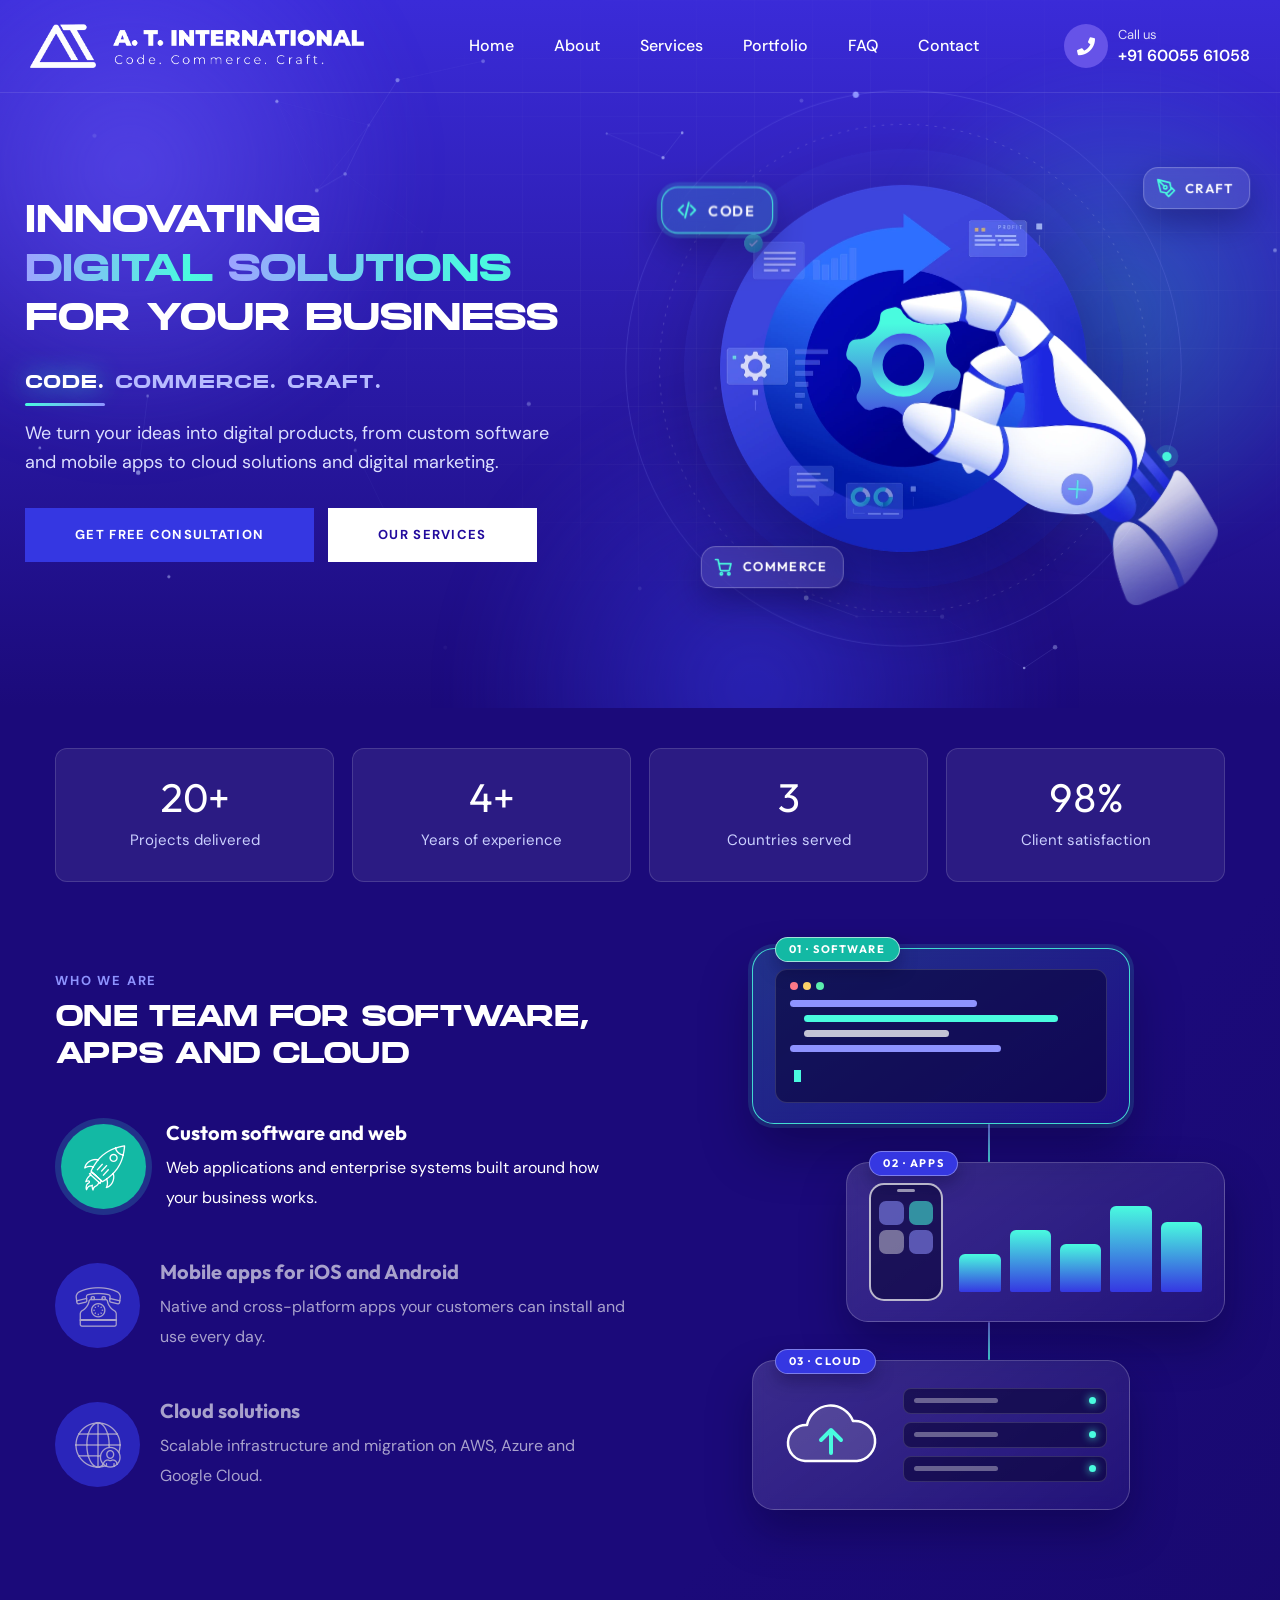
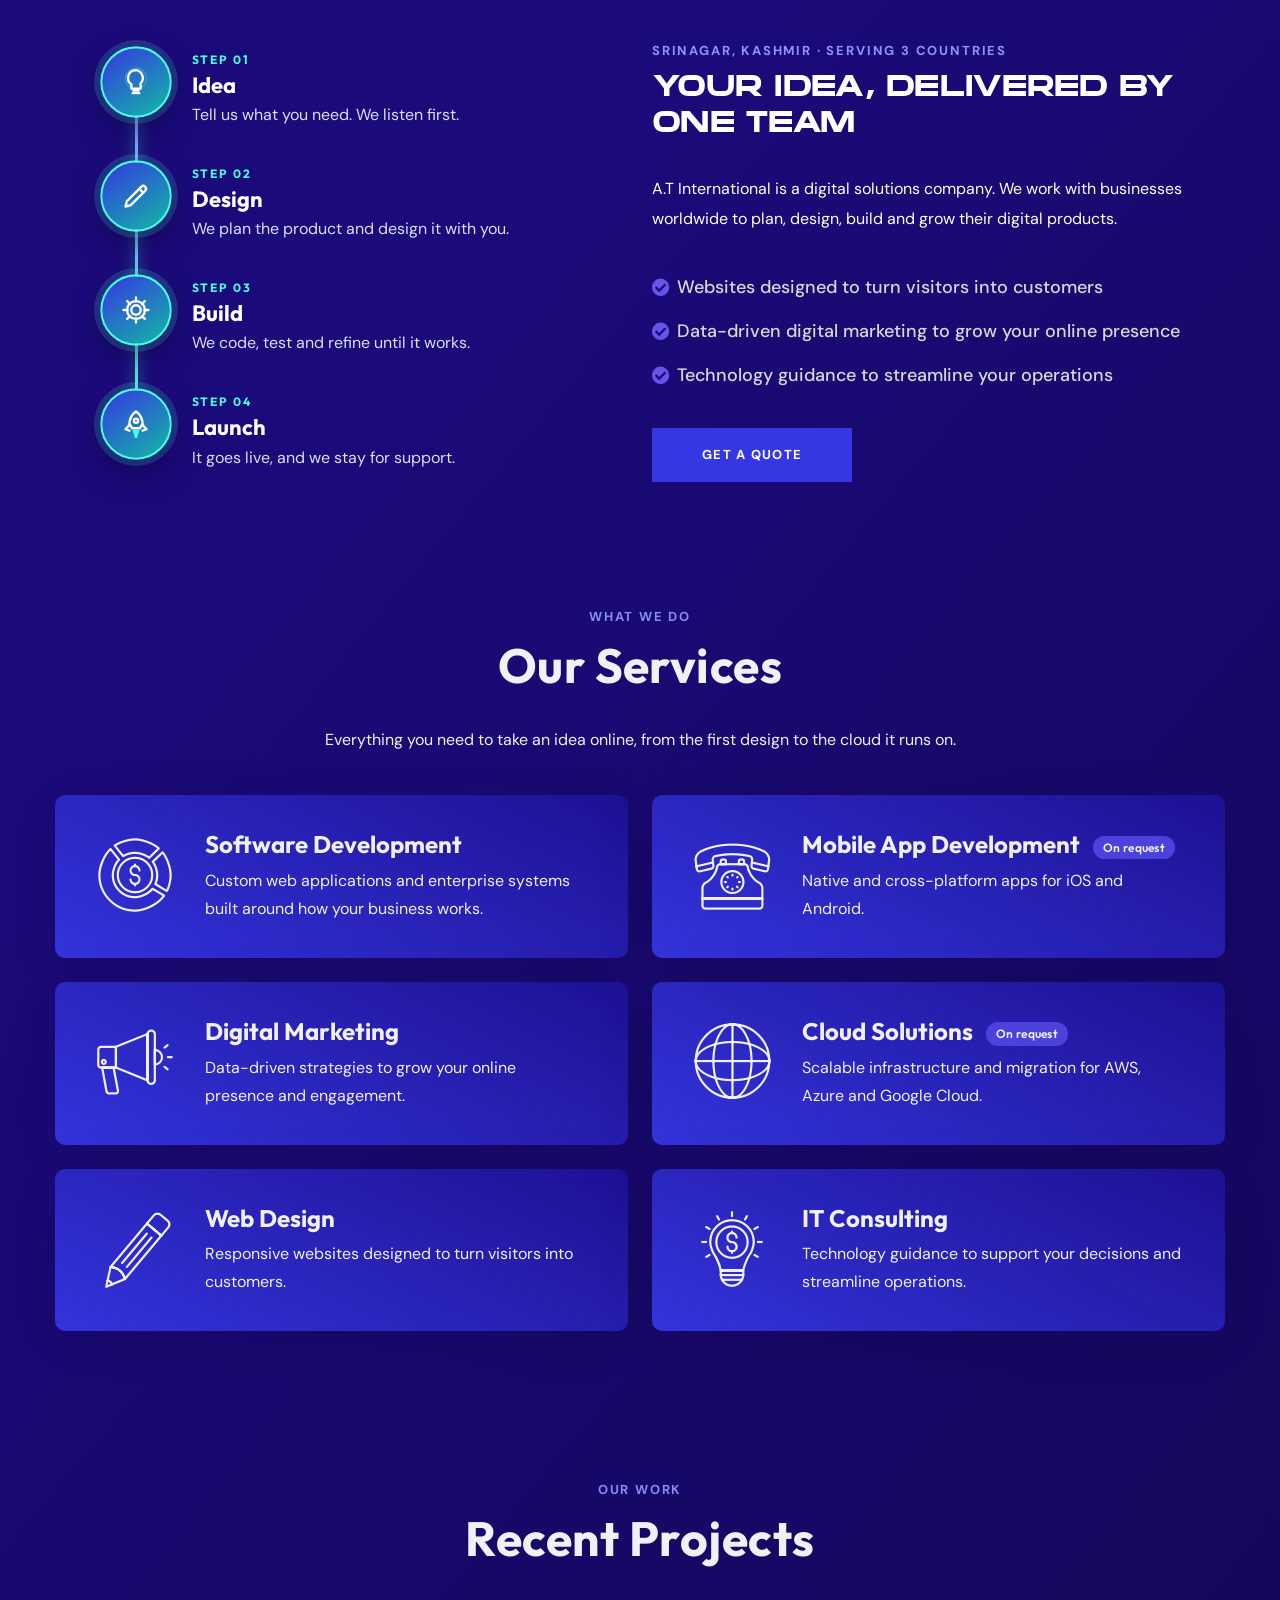
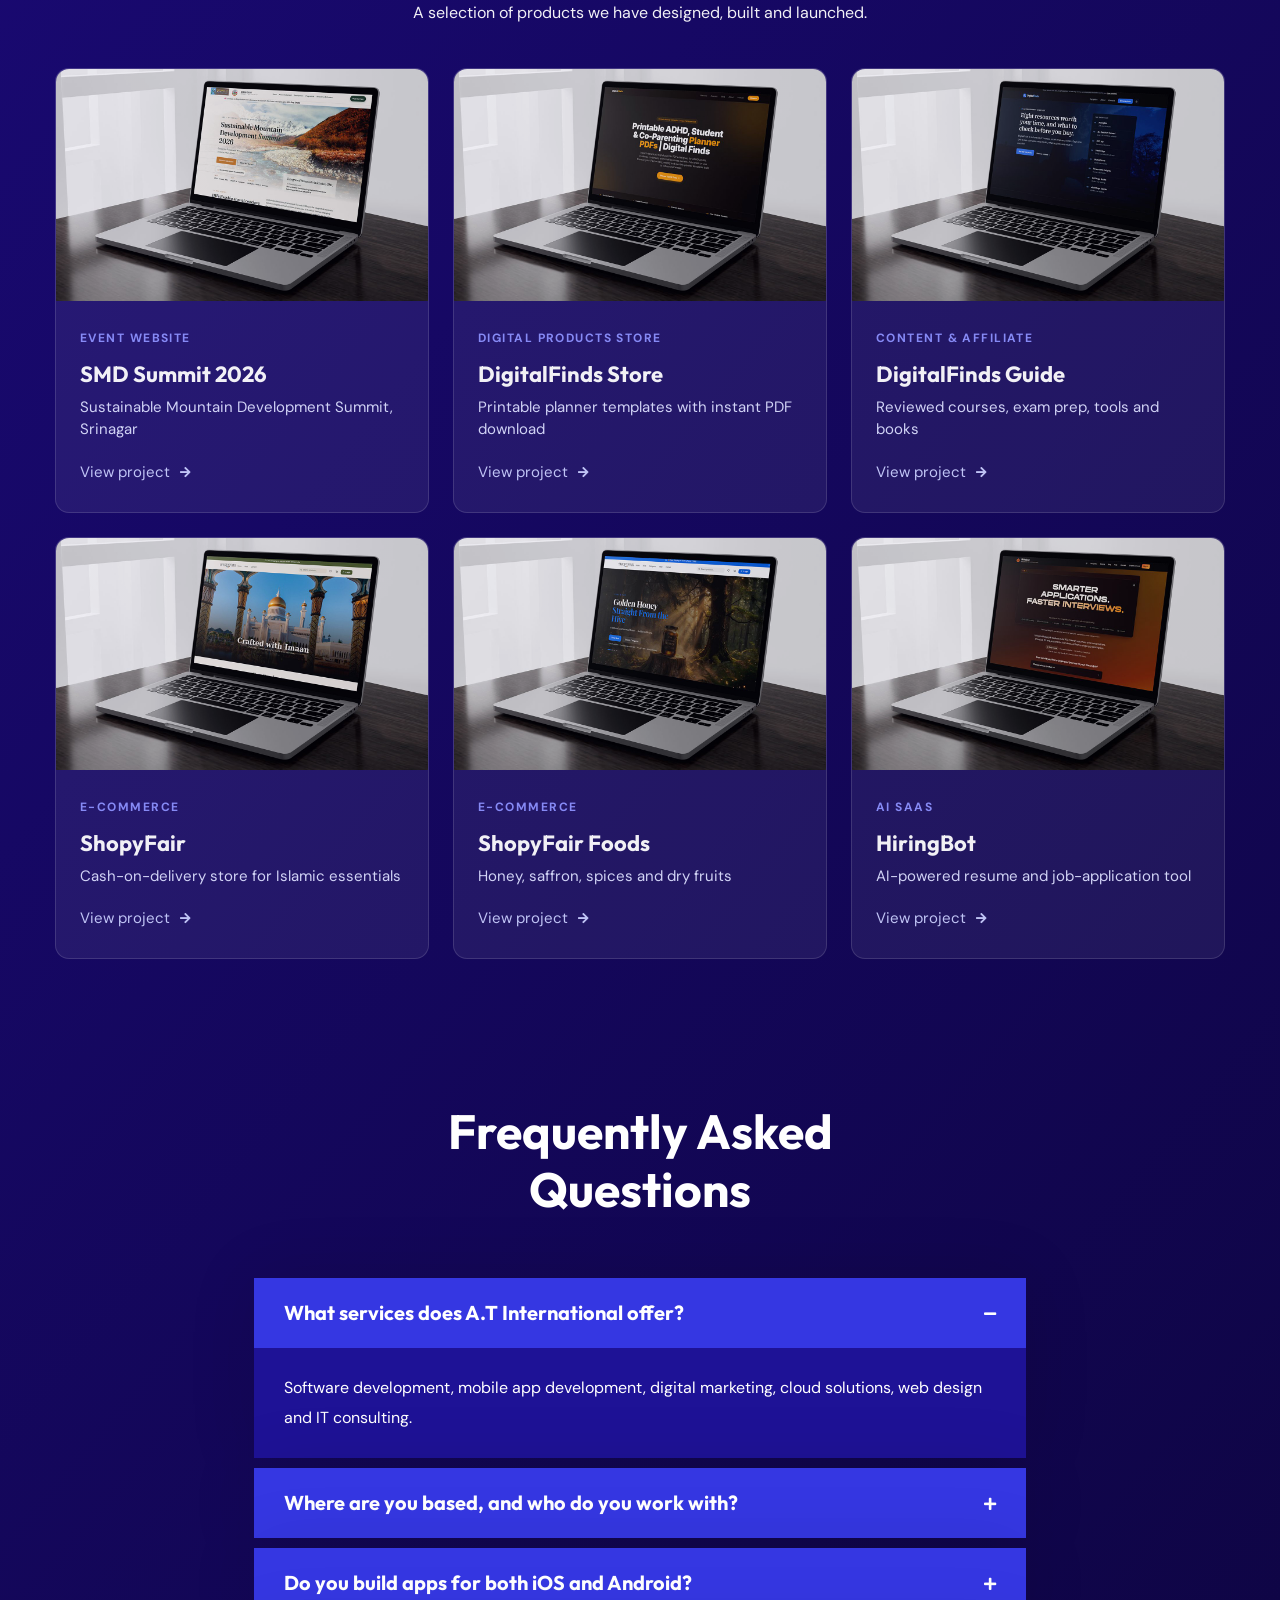
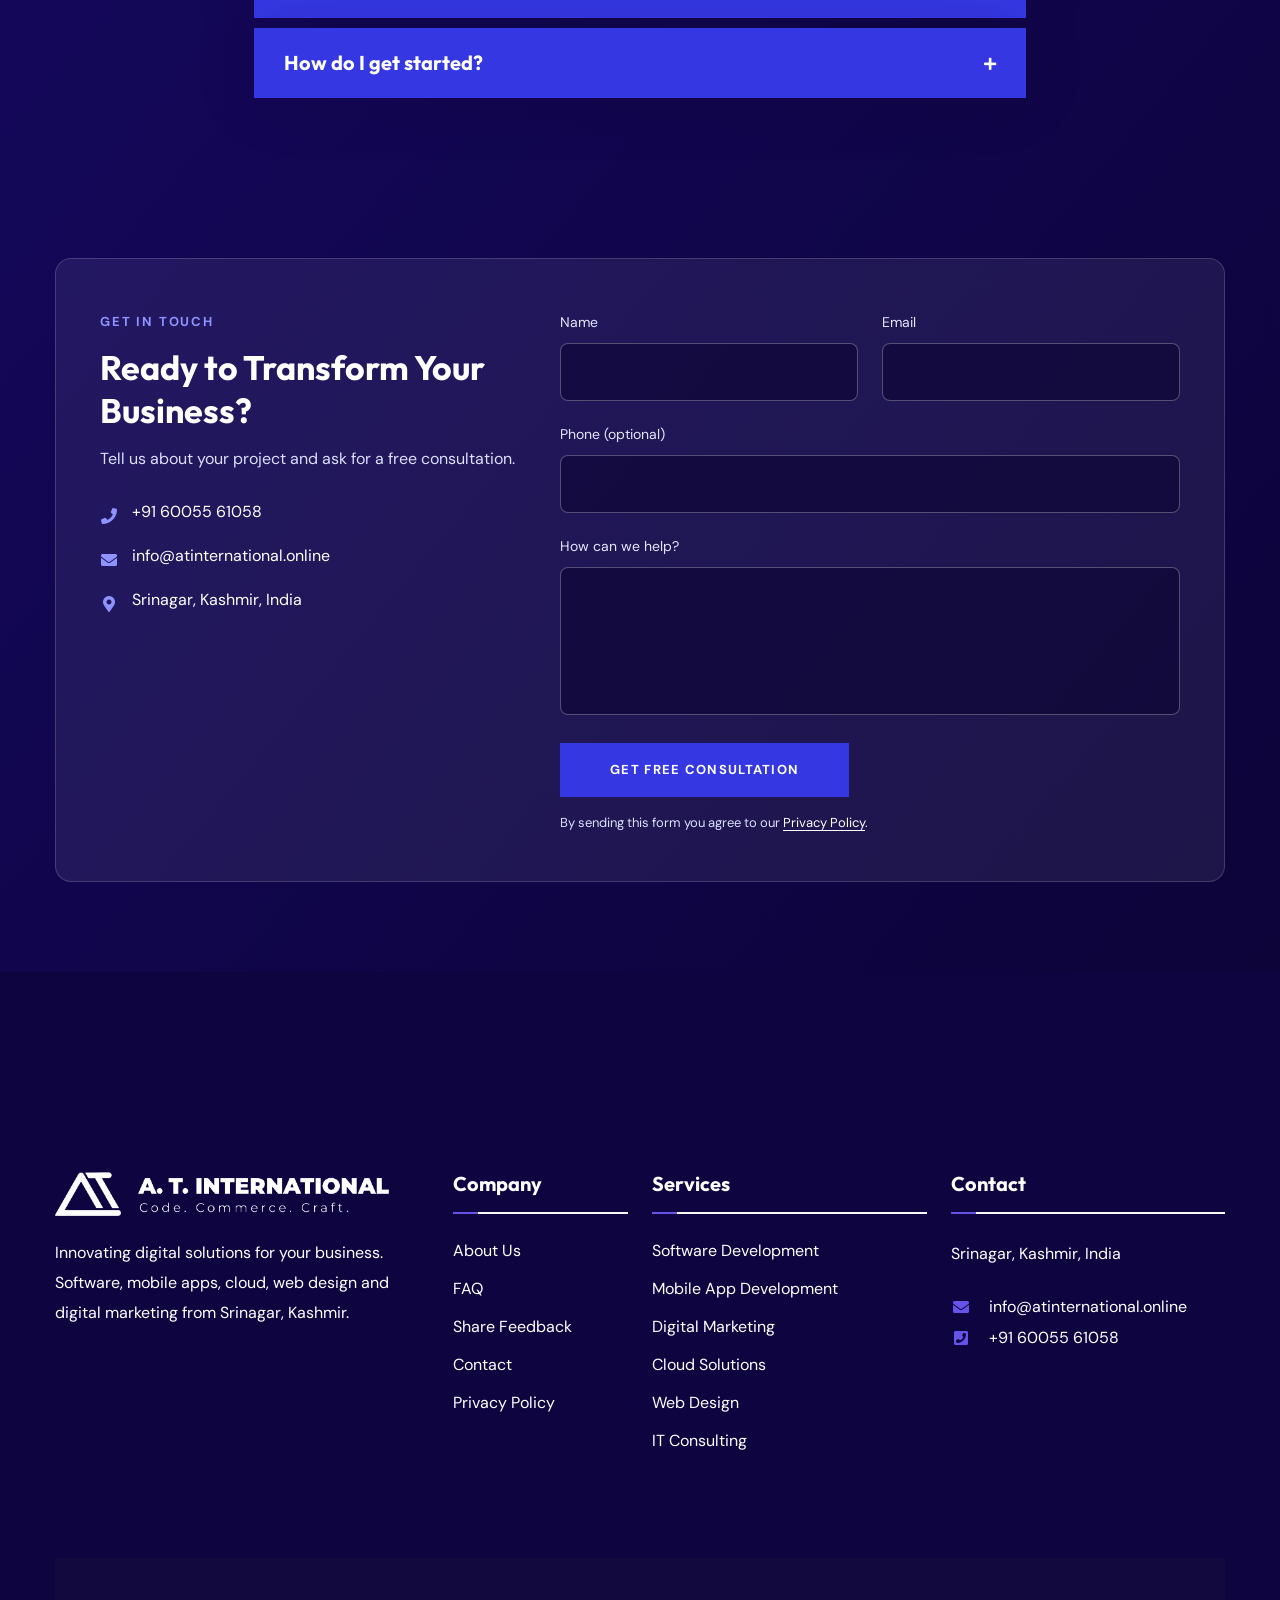
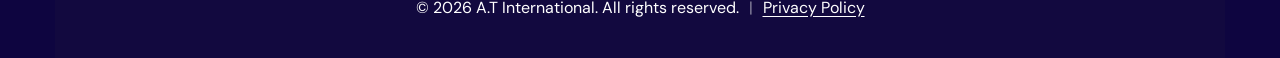
==== commit 790493c8: "Animated 'One team' layered stack and 'Idea to launch' scroll path sections Co-Authored-By: Claude S" ====
--- a/index.html
+++ b/index.html
@@ -18,6 +18,7 @@
 <link href="css/responsive.css" rel="stylesheet">
 <link href="css/brand.css" rel="stylesheet">
 <link href="css/hero-motion.css" rel="stylesheet">
+<link href="css/sections-motion.css" rel="stylesheet">
 <script>if(!window.matchMedia("(prefers-reduced-motion: reduce)").matches){document.documentElement.classList.add("hm-pre");setTimeout(function(){document.documentElement.classList.remove("hm-pre")},6000)}</script>
 <meta name="description" content="A.T International builds custom software, mobile apps, cloud solutions, websites and digital marketing for businesses worldwide. Based in Srinagar, Kashmir, India.">
 
@@ -186,33 +187,34 @@
 </div></div></section><section id="about" class="about-section-app-4">
 	<div class="auto-container"><div class="row">
 		<div class="content-column col-xl-6 col-lg-7 col-md-12 col-sm-12 wow fadeInRight" data-wow-delay="600ms"><div class="inner-column">
-			<div class="sec-title"><div class="eyebrow">Who we are</div><h2 class="text-white">One team for software, apps and cloud</h2></div>
+			<div class="sec-title"><div class="eyebrow">Who we are</div><h2 class="text-white mt-title">One team for software, apps and cloud</h2></div>
 			<div class="content-box">
-				<div class="about-block-four"><i class="icon flaticon-business-018-startup"></i><h5 class="title">Custom software and web</h5><div class="text">Web applications and enterprise systems built around how your business works.</div></div>
-				<div class="about-block-four"><i class="icon flaticon-business-038-telephone"></i><h5 class="title">Mobile apps for iOS and Android</h5><div class="text">Native and cross-platform apps your customers can install and use every day.</div></div>
-				<div class="about-block-four"><i class="icon flaticon-business-027-world"></i><h5 class="title">Cloud solutions</h5><div class="text">Scalable infrastructure and migration on AWS, Azure and Google Cloud.</div></div>
+				<div class="about-block-four ts-blt" data-ts="0"><i class="icon flaticon-business-018-startup"></i><h5 class="title">Custom software and web</h5><div class="text">Web applications and enterprise systems built around how your business works.</div></div>
+				<div class="about-block-four ts-blt" data-ts="1"><i class="icon flaticon-business-038-telephone"></i><h5 class="title">Mobile apps for iOS and Android</h5><div class="text">Native and cross-platform apps your customers can install and use every day.</div></div>
+				<div class="about-block-four ts-blt" data-ts="2"><i class="icon flaticon-business-027-world"></i><h5 class="title">Cloud solutions</h5><div class="text">Scalable infrastructure and migration on AWS, Azure and Google Cloud.</div></div>
 			</div>
 		</div></div>
-		<div class="image-column offset-xl-1 col-xl-5 col-lg-5 col-md-12 col-sm-12"><div class="inner-column-app wow fadeInLeft"><div class="image-box-app text-center">
-			<figure class="illus illus-card wow fadeIn"><img src="images/illus-about1.png" alt="Illustration of a robot and a person shaking hands"></figure>
-		</div></div></div>
+		<div class="image-column offset-xl-1 col-xl-5 col-lg-5 col-md-12 col-sm-12"><div class="ts-stack" id="tsStack" aria-hidden="true">
+			<div class="ts-layer l1" data-ts="0"><div class="ts-card"><span class="ts-tag">01 &middot; Software</span><div class="ts-vis"><div class="ts-code"><div class="ts-dots"><i></i><i></i><i></i></div><span class="ts-ln a"></span><span class="ts-ln b"></span><span class="ts-ln c"></span><span class="ts-ln d"></span><span class="ts-cur"></span></div></div></div></div>
+			<div class="ts-link"><span></span><i></i></div>
+			<div class="ts-layer l2" data-ts="1"><div class="ts-card"><span class="ts-tag">02 &middot; Apps</span><div class="ts-vis"><div class="ts-phone"><div class="ts-tiles"><i></i><i></i><i></i><i></i></div></div><div class="ts-bars"><i></i><i></i><i></i><i></i><i></i></div></div></div></div>
+			<div class="ts-link k2"><span></span><i></i></div>
+			<div class="ts-layer l3" data-ts="2"><div class="ts-card"><span class="ts-tag">03 &middot; Cloud</span><div class="ts-vis"><div class="ts-cloud"><svg viewBox="0 0 112 80"><path d="M30 66a18 18 0 0 1 2-36 24 24 0 0 1 46-4 20 20 0 0 1 4 40z" fill="rgba(255,255,255,.14)" stroke="#fff" stroke-width="2.5" stroke-linejoin="round"/><g class="ts-up" fill="none" stroke="#49FBDF" stroke-width="4" stroke-linecap="round" stroke-linejoin="round"><path d="M56 58V36M46 45l10-10 10 10"/></g></svg></div><div class="ts-rack"><b><i></i></b><b><i></i></b><b><i></i></b></div></div></div></div>
+		</div></div>
 	</div></div>
 </section><section class="about-section-app-4 pt-0">
 	<div class="auto-container"><div class="row">
 		<div class="content-column col-xl-6 col-lg-7 col-md-12 col-sm-12 order-2 wow fadeInRight" data-wow-delay="600ms"><div class="inner-column">
-			<div class="sec-title"><div class="eyebrow">Srinagar, Kashmir &middot; Serving 3 countries</div><h2 class="text-white">Your idea, delivered by one team</h2>
+			<div class="sec-title"><div class="eyebrow">Srinagar, Kashmir &middot; Serving 3 countries</div><h2 class="text-white mt-title">Your idea, delivered by one team</h2>
 			<div class="text text-white">A.T International is a digital solutions company. We work with businesses worldwide to plan, design, build and grow their digital products.</div></div>
 			<div class="content-box"><ul class="list-style-three">
 				<li>Websites designed to turn visitors into customers</li>
 				<li>Data-driven digital marketing to grow your online presence</li>
 				<li>Technology guidance to streamline your operations</li>
 			</ul></div>
-			<figure class="illus illus-card illus-mobile"><img src="images/illus-about2.png" alt="Illustration of hands holding an idea, a profile and a chart"></figure>
 			<div class="btm-box"><a href="#enquiry" class="theme-btn btn-style-one btn-style-chnage"><span class="btn-title">Get a Quote</span></a></div>
 		</div></div>
-		<div class="image-column illus-desktop col-xl-6 col-lg-5 col-md-12 col-sm-12"><div class="inner-column wow fadeInLeft"><div class="image-box-app">
-			<figure class="illus illus-card wow fadeIn"><img src="images/illus-about2.png" alt="Illustration of hands holding an idea, a profile and a chart"></figure>
-		</div></div></div>
+		<div class="image-column tl-col col-xl-6 col-lg-5 col-md-12 col-sm-12"><div class="tl" id="tlPath"><div class="tl-rail"><div class="tl-fill"></div></div><div class="tl-step"><div class="tl-node"><svg viewBox="0 0 24 24" fill="none" stroke="currentColor" stroke-width="1.8" stroke-linecap="round" stroke-linejoin="round" aria-hidden="true"><circle class="bulb-glow" cx="12" cy="9.5" r="8" stroke="#49FBDF" stroke-width="1" opacity=".3"/><path d="M12 3a6 6 0 0 0-3.5 10.9V17h7v-3.9A6 6 0 0 0 12 3z"/><path d="M9.5 20.5h5M10 18.5h4"/></svg></div><div class="tl-body"><div class="tl-num">Step 01</div><h4>Idea</h4><p>Tell us what you need. We listen first.</p></div></div><div class="tl-step"><div class="tl-node"><svg viewBox="0 0 24 24" fill="none" stroke="currentColor" stroke-width="1.8" stroke-linecap="round" stroke-linejoin="round" aria-hidden="true"><g class="pen-wob"><path d="M4 20l1-4L16 5a2.1 2.1 0 0 1 3 3L8 19l-4 1z"/><path d="M14.5 6.5l3 3"/></g></svg></div><div class="tl-body"><div class="tl-num">Step 02</div><h4>Design</h4><p>We plan the product and design it with you.</p></div></div><div class="tl-step"><div class="tl-node"><svg viewBox="0 0 24 24" fill="none" stroke="currentColor" stroke-width="1.8" stroke-linecap="round" stroke-linejoin="round" aria-hidden="true"><g class="gear-spin"><circle cx="12" cy="12" r="3.6"/><circle cx="12" cy="12" r="6.8"/><path d="M12 2.5v3M12 18.5v3M2.5 12h3M18.5 12h3M5.3 5.3l2.1 2.1M16.6 16.6l2.1 2.1M18.7 5.3l-2.1 2.1M7.4 16.6l-2.1 2.1"/></g></svg></div><div class="tl-body"><div class="tl-num">Step 03</div><h4>Build</h4><p>We code, test and refine until it works.</p></div></div><div class="tl-step"><div class="tl-node"><svg viewBox="0 0 24 24" fill="none" stroke="currentColor" stroke-width="1.8" stroke-linecap="round" stroke-linejoin="round" aria-hidden="true"><g class="rocket"><path d="M12 2.5c3.2 2.2 5 5.8 5 9.5l-2 3.2H9L7 12c0-3.7 1.8-7.3 5-9.5z"/><circle cx="12" cy="9.5" r="1.6"/><path d="M7 12.5L4 16l3 1M17 12.5l3 3.5-3 1"/><path class="flame" d="M10.4 17.4L12 22l1.6-4.6z" fill="#49FBDF" stroke="#49FBDF"/></g></svg></div><div class="tl-body"><div class="tl-num">Step 04</div><h4>Launch</h4><p>It goes live, and we stay for support.</p></div></div></div></div>
 	</div></div>
 </section><section id="services" class="countries-section-4">
 	<div class="outer-box pt-0"><div class="auto-container">
@@ -335,6 +337,7 @@
 <script src="js/vendor/gsap.min.js"></script>
 <script src="js/vendor/SplitText.min.js"></script>
 <script src="js/hero-motion.js"></script>
+<script src="js/sections-motion.js"></script>
 <script>
 (function(){
   var f=document.getElementById('contact-form'),s=document.getElementById('cf-status');
--- a/css/brand.css
+++ b/css/brand.css
@@ -225,3 +225,8 @@
 /* hero headline is now an H1: keep it looking exactly like the old H2 */
 .home_layout_app_4 .home-details h1{font-size:48px;line-height:1.2;color:#fff;font-weight:700}
 @media (max-width:575px){.home_layout_app_4 .home-details h1{font-size:34px}}
+
+/* tighter gap between stats strip and Who we are */
+.stats-strip{padding-bottom:20px}
+.about-section-app-4{padding-top:40px}
+@media (max-width:767px){.stats-strip{padding-bottom:10px}.about-section-app-4{padding-top:30px}}
--- a/css/hero-motion.css
+++ b/css/hero-motion.css
@@ -1,7 +1,8 @@
 /* Hero motion graphics (A.T International)
    Layers: background (blobs, grid, particles) + headline/tagline/copy + illustration (plate, gear, hand) + floating chips.
-   Headline font: "Mortend" (drop the font files into /fonts/mortend/, see the @font-face below). Falls back to Outfit. */
-@font-face{font-family:"Mortend";font-weight:700;font-style:normal;font-display:swap;src:url("../fonts/mortend/mortend.woff2") format("woff2"),url("../fonts/mortend/mortend.otf") format("opentype"),url("../fonts/mortend/mortend.ttf") format("truetype")}
+   Headline font: "Mortend" (files in /fonts/mortend/). Falls back to Outfit. */
+@font-face{font-family:"Mortend";font-weight:700;font-style:normal;font-display:swap;src:url("../fonts/mortend/mortend-bold.woff2") format("woff2")}
+@font-face{font-family:"Mortend";font-weight:800;font-style:normal;font-display:swap;src:url("../fonts/mortend/mortend-extrabold.woff2") format("woff2")}
 
 .home_layout_app_4.hero-motion{padding:150px 0 96px;overflow:hidden;position:relative}
 .hero-motion .auto-container{position:relative;z-index:2;max-width:1260px}
@@ -21,7 +22,7 @@
 .hm-copy{position:relative;z-index:3}
 
 /* headline in Mortend */
-.hm-title{font-family:"Mortend","Outfit",sans-serif;font-weight:700;font-size:clamp(32px,4vw,58px);line-height:1.14;letter-spacing:-.005em;color:#fff;margin:0}
+.hm-title{font-family:"Mortend","Outfit",sans-serif;font-weight:700;text-transform:uppercase;font-size:clamp(24px,2.95vw,43px);line-height:1.22;letter-spacing:0;color:#fff;margin:0}
 .hm-title .hm-l{display:block}
 .hm-title .hm-line{padding-bottom:.08em}
 .hm-title .hm-gw,.hm-title .hm-grad{background:linear-gradient(100deg,#9EA2FF 0%,#49FBDF 40%,#9EA2FF 80%);background-size:220% 100%;-webkit-background-clip:text;background-clip:text;-webkit-text-fill-color:transparent;color:transparent;animation:hmShine 5.5s linear infinite}
@@ -29,7 +30,7 @@
 @keyframes hmShine{0%{background-position:0% 50%}100%{background-position:-220% 50%}}
 
 /* tagline */
-.hm-tag{display:flex;flex-wrap:wrap;gap:.2em .55em;margin:22px 0 0;font-family:"Mortend","Outfit",sans-serif;font-weight:700;font-size:clamp(20px,2.1vw,30px);letter-spacing:.03em;color:#B7BBFF}
+.hm-tag{display:flex;flex-wrap:wrap;gap:.2em .55em;margin:22px 0 0;font-family:"Mortend","Outfit",sans-serif;font-weight:700;font-size:clamp(14px,1.4vw,20px);letter-spacing:.06em;text-transform:uppercase;color:#B7BBFF}
 .hm-tag span{position:relative;display:inline-block;transition:color .35s,text-shadow .35s}
 .hm-tag span::after{content:"";position:absolute;left:0;right:0;bottom:-7px;height:3px;border-radius:3px;background:linear-gradient(90deg,#49FBDF,#8E93FF);transform:scaleX(0);transform-origin:left center;transition:transform .5s cubic-bezier(.2,.8,.2,1)}
 .hm-tag span.on{color:#fff;text-shadow:0 0 26px rgba(73,251,223,.7)}
@@ -54,7 +55,7 @@
 .hm-sparks span{position:absolute;left:38.4%;top:46.8%;width:7px;height:7px;margin:-3.5px 0 0 -3.5px;border-radius:50%;background:#49FBDF;box-shadow:0 0 12px 2px rgba(73,251,223,.8);opacity:0}
 
 /* floating chips (Code / Commerce / Craft) */
-.hm-chip{position:absolute;z-index:4;display:flex;align-items:center;gap:9px;padding:10px 15px 10px 12px;border-radius:15px;color:#fff;background:rgba(255,255,255,.1);border:1px solid rgba(255,255,255,.26);-webkit-backdrop-filter:blur(10px);backdrop-filter:blur(10px);box-shadow:0 14px 34px rgba(8,2,50,.35);font:600 14px/1 "Outfit","DM Sans",sans-serif;letter-spacing:.03em;transition:border-color .35s,box-shadow .35s,background .35s}
+.hm-chip{position:absolute;z-index:4;display:flex;align-items:center;gap:9px;padding:10px 15px 10px 12px;border-radius:15px;color:#fff;background:rgba(255,255,255,.1);border:1px solid rgba(255,255,255,.26);-webkit-backdrop-filter:blur(10px);backdrop-filter:blur(10px);box-shadow:0 14px 34px rgba(8,2,50,.35);font:600 13px/1 "Outfit","DM Sans",sans-serif;letter-spacing:.1em;text-transform:uppercase;transition:border-color .35s,box-shadow .35s,background .35s}
 .hm-chip b{color:#fff;font-weight:600;font-size:inherit}
 .hm-chip svg{width:20px;height:20px;color:#49FBDF;flex:0 0 20px}
 .hm-chip.on{border-color:rgba(73,251,223,.9);background:rgba(73,251,223,.16);box-shadow:0 0 0 4px rgba(73,251,223,.14),0 14px 34px rgba(8,2,50,.35)}
@@ -73,12 +74,12 @@
   .hm-sub{margin-left:auto;margin-right:auto}
   .hm-copy .hero-actions{justify-content:center}
   .hm-art{margin:0 auto;max-width:520px}
-  .hm-title{font-size:clamp(32px,7.4vw,52px)}
+  .hm-title{font-size:clamp(22px,5.4vw,40px)}
 }
 @media (max-width:575px){
   .home_layout_app_4.hero-motion{padding:108px 0 60px}
   .hm-sub{font-size:16.5px}
-  .hm-chip{padding:8px 11px 8px 9px;font-size:12px;gap:6px;border-radius:12px}
+  .hm-chip{padding:8px 11px 8px 9px;font-size:11px;gap:6px;border-radius:12px}
   .hm-chip svg{width:16px;height:16px;flex-basis:16px}
   .hm-c0{left:0;top:4%}.hm-c1{left:2%;bottom:2%}.hm-c2{right:0;top:0}
   .hm-blob{filter:blur(16px)}
--- a/css/sections-motion.css
+++ b/css/sections-motion.css
@@ -0,0 +1,133 @@
+/* Motion sections: "One team" layered stack + "Idea to launch" path (A.T International)
+   Cheap properties only (transform, opacity). Animations run only while the section is on screen (.ts-live / .tl-live). */
+
+/* headings in Mortend, smaller than the hero */
+.mt-title{font-family:"Mortend","Outfit",sans-serif!important;font-weight:700;text-transform:uppercase;font-size:clamp(21px,2.25vw,32px)!important;line-height:1.28!important;letter-spacing:0}
+
+/* ---------- 1. layered stack ---------- */
+.ts-stack{position:relative;max-width:500px;margin:0 auto;padding:6px 0}
+.ts-layer{position:relative;width:80%}
+.ts-layer.l2{margin-left:20%}
+.ts-card{position:relative;display:flex;align-items:center;gap:18px;min-height:150px;padding:20px 22px;border-radius:22px;color:#fff;
+  background:linear-gradient(145deg,rgba(255,255,255,.14),rgba(255,255,255,.04));border:1px solid rgba(255,255,255,.2);
+  -webkit-backdrop-filter:blur(8px);backdrop-filter:blur(8px);box-shadow:0 22px 44px rgba(8,2,50,.4);
+  transition:border-color .4s,box-shadow .4s,background .4s}
+.ts-layer.on .ts-card{border-color:rgba(73,251,223,.85);background:linear-gradient(145deg,rgba(73,251,223,.17),rgba(53,55,226,.12));box-shadow:0 0 0 4px rgba(73,251,223,.12),0 26px 50px rgba(8,2,50,.45)}
+.ts-live .l1 .ts-card{animation:tsFloat 6s ease-in-out infinite}
+.ts-live .l2 .ts-card{animation:tsFloat 6s ease-in-out -2s infinite}
+.ts-live .l3 .ts-card{animation:tsFloat 6s ease-in-out -4s infinite}
+@keyframes tsFloat{0%,100%{transform:translateY(0)}50%{transform:translateY(-7px)}}
+.ts-tag{position:absolute;left:22px;top:-12px;display:inline-flex;gap:8px;align-items:center;padding:6px 13px;border-radius:30px;font:700 11px/1 "Outfit","DM Sans",sans-serif;letter-spacing:.14em;text-transform:uppercase;color:#fff;background:#3537E2;border:1px solid rgba(255,255,255,.35);box-shadow:0 8px 18px rgba(8,2,50,.35)}
+.ts-layer.on .ts-tag{background:#13b9a4;border-color:rgba(255,255,255,.6)}
+.ts-vis{flex:0 0 auto;width:100%;display:flex;align-items:center;gap:16px}
+
+/* software: code window */
+.ts-code{flex:1;min-width:0;border-radius:12px;background:rgba(8,2,50,.55);border:1px solid rgba(255,255,255,.14);padding:12px 14px}
+.ts-dots{display:flex;gap:5px;margin-bottom:10px}
+.ts-dots i{width:8px;height:8px;border-radius:50%;background:rgba(255,255,255,.35)}
+.ts-dots i:nth-child(1){background:#ff7a8a}.ts-dots i:nth-child(2){background:#ffd36a}.ts-dots i:nth-child(3){background:#5df0b0}
+.ts-ln{display:block;height:7px;border-radius:4px;margin:0 0 8px;background:#8E93FF;transform-origin:left center}
+.ts-ln.a{width:62%}.ts-ln.b{width:84%;background:#49FBDF;margin-left:14px}.ts-ln.c{width:48%;margin-left:14px;background:#fff;opacity:.75}.ts-ln.d{width:70%}
+.ts-cur{display:inline-block;width:7px;height:12px;background:#49FBDF;vertical-align:middle;margin-left:4px}
+.ts-live .ts-ln{animation:tsType 3.6s ease-in-out infinite}
+.ts-live .ts-ln.b{animation-delay:.35s}.ts-live .ts-ln.c{animation-delay:.7s}.ts-live .ts-ln.d{animation-delay:1.05s}
+@keyframes tsType{0%{transform:scaleX(0)}35%,85%{transform:scaleX(1)}100%{transform:scaleX(0)}}
+.ts-live .ts-cur{animation:tsBlink 1s steps(1) infinite}
+@keyframes tsBlink{50%{opacity:0}}
+
+/* apps: phone + bars */
+.ts-phone{flex:0 0 74px;height:118px;border-radius:15px;border:2px solid rgba(255,255,255,.7);background:rgba(8,2,50,.55);padding:12px 8px 8px;position:relative}
+.ts-phone::before{content:"";position:absolute;left:50%;top:4px;width:18px;height:3px;margin-left:-9px;border-radius:3px;background:rgba(255,255,255,.55)}
+.ts-tiles{display:grid;grid-template-columns:1fr 1fr;gap:5px;margin-top:4px}
+.ts-tiles i{display:block;height:24px;border-radius:7px;background:#8E93FF;opacity:.55}
+.ts-tiles i:nth-child(2){background:#49FBDF}.ts-tiles i:nth-child(3){background:#fff;opacity:.4}
+.ts-live .ts-tiles i{animation:tsPulse 2.4s ease-in-out infinite}
+.ts-live .ts-tiles i:nth-child(2){animation-delay:.3s}.ts-live .ts-tiles i:nth-child(3){animation-delay:.6s}.ts-live .ts-tiles i:nth-child(4){animation-delay:.9s}
+@keyframes tsPulse{0%,100%{opacity:.4;transform:scale(1)}50%{opacity:1;transform:scale(1.08)}}
+.ts-bars{flex:1;display:flex;align-items:flex-end;gap:9px;height:100px}
+.ts-bars i{flex:1;border-radius:6px 6px 2px 2px;background:linear-gradient(180deg,#49FBDF,#3537E2);transform-origin:bottom center}
+.ts-bars i:nth-child(1){height:38%}.ts-bars i:nth-child(2){height:62%}.ts-bars i:nth-child(3){height:48%}.ts-bars i:nth-child(4){height:86%}.ts-bars i:nth-child(5){height:70%}
+.ts-live .ts-bars i{animation:tsGrow 3s ease-in-out infinite}
+.ts-live .ts-bars i:nth-child(2){animation-delay:.2s}.ts-live .ts-bars i:nth-child(3){animation-delay:.4s}.ts-live .ts-bars i:nth-child(4){animation-delay:.6s}.ts-live .ts-bars i:nth-child(5){animation-delay:.8s}
+@keyframes tsGrow{0%{transform:scaleY(.25)}40%,80%{transform:scaleY(1)}100%{transform:scaleY(.25)}}
+
+/* cloud: cloud + servers */
+.ts-cloud{flex:0 0 112px}
+.ts-cloud svg{display:block;width:112px;height:auto;overflow:visible}
+.ts-up{transform-box:fill-box;transform-origin:center}
+.ts-live .ts-up{animation:tsUp 2s ease-in-out infinite}
+@keyframes tsUp{0%{transform:translateY(5px);opacity:0}40%{opacity:1}100%{transform:translateY(-6px);opacity:0}}
+.ts-rack{flex:1;display:flex;flex-direction:column;gap:8px}
+.ts-rack b{display:flex;align-items:center;justify-content:space-between;height:26px;padding:0 10px;border-radius:8px;background:rgba(8,2,50,.55);border:1px solid rgba(255,255,255,.14)}
+.ts-rack b::before{content:"";width:46%;height:5px;border-radius:3px;background:rgba(255,255,255,.35)}
+.ts-rack b i{width:7px;height:7px;border-radius:50%;background:#49FBDF;box-shadow:0 0 8px #49FBDF}
+.ts-live .ts-rack b i{animation:tsBlink 1.4s steps(1) infinite}
+.ts-live .ts-rack b:nth-child(2) i{animation-delay:.45s}.ts-live .ts-rack b:nth-child(3) i{animation-delay:.9s}
+
+/* connectors between layers */
+.ts-link{position:relative;height:38px;margin-left:50%;width:2px}
+.ts-link span{position:absolute;inset:0;background:linear-gradient(180deg,rgba(142,147,255,.55),rgba(73,251,223,.8));transform-origin:top center;border-radius:2px}
+.ts-link i{position:absolute;left:-3px;top:0;width:8px;height:8px;border-radius:50%;background:#49FBDF;box-shadow:0 0 12px 3px rgba(73,251,223,.8);opacity:0}
+.ts-live .ts-link i{animation:tsDot 2s linear infinite}
+.ts-live .ts-link.k2 i{animation-delay:.9s}
+@keyframes tsDot{0%{transform:translateY(0);opacity:0}15%{opacity:1}85%{opacity:1}100%{transform:translateY(34px);opacity:0}}
+
+/* bullets on the left light up their layer */
+.about-section-app-4 .about-block-four.ts-blt{cursor:default;transition:opacity .35s,transform .35s;opacity:.62}
+.about-section-app-4 .about-block-four.ts-blt.on{opacity:1;transform:translateX(6px)}
+.about-section-app-4 .about-block-four.ts-blt .icon{transition:background .35s,box-shadow .35s}
+.about-section-app-4 .about-block-four.ts-blt.on .icon{background:#13b9a4;box-shadow:0 0 0 6px rgba(73,251,223,.16)}
+
+/* ---------- 2. idea to launch path ---------- */
+.tl{position:relative;max-width:480px;margin:0 auto;padding:6px 0 6px 0}
+.tl-rail{position:absolute;left:33px;top:34px;bottom:34px;width:3px;border-radius:3px;background:rgba(255,255,255,.16)}
+.tl-fill{position:absolute;inset:0;border-radius:3px;background:linear-gradient(180deg,#8E93FF,#49FBDF);box-shadow:0 0 14px rgba(73,251,223,.7);transform-origin:top center;transform:scaleY(0)}
+.tl-step{position:relative;display:flex;gap:22px;align-items:flex-start;padding:0 0 34px;opacity:.5;transition:opacity .5s}
+.tl-step:last-child{padding-bottom:0}
+.tl-step.on{opacity:1}
+.tl-node{position:relative;z-index:2;flex:0 0 68px;height:68px;border-radius:50%;display:flex;align-items:center;justify-content:center;color:#fff;background:#2a1aa8;border:2px solid rgba(255,255,255,.28);transition:background .45s,border-color .45s,box-shadow .45s,transform .45s}
+.tl-node svg{width:30px;height:30px;overflow:visible}
+.tl-step.on .tl-node{background:linear-gradient(145deg,#3537E2,#13b9a4);border-color:#49FBDF;box-shadow:0 0 0 6px rgba(73,251,223,.16),0 12px 28px rgba(8,2,50,.5);transform:scale(1.05)}
+.tl-body{padding-top:6px}
+.tl-num{font:700 12px/1 "Outfit","DM Sans",sans-serif;letter-spacing:.16em;text-transform:uppercase;color:#8E93FF;margin-bottom:6px}
+.tl-step.on .tl-num{color:#49FBDF}
+.tl-body h4{font-family:"Outfit",sans-serif;font-size:22px;line-height:1.2;color:#fff;margin:0 0 5px}
+.tl-body p{margin:0;color:#DCDFFF;font-size:16px;line-height:1.55}
+/* step micro-animations (only after the step is reached, only while on screen) */
+.tl-live .tl-step.on .bulb-glow{animation:tlGlow 1.8s ease-in-out infinite}
+.tl-live .tl-step.on .gear-spin{animation:tlSpin 5s linear infinite;transform-box:fill-box;transform-origin:center}
+.tl-live .tl-step.on .pen-wob{animation:tlPen 2.4s ease-in-out infinite;transform-box:fill-box;transform-origin:30% 80%}
+.tl-live .tl-step.on .rocket{animation:tlRocket 2.2s ease-in-out infinite}
+.tl-live .tl-step.on .flame{animation:tlFlame .28s ease-in-out infinite alternate;transform-box:fill-box;transform-origin:top center}
+@keyframes tlGlow{0%,100%{opacity:.3}50%{opacity:1}}
+@keyframes tlSpin{to{transform:rotate(360deg)}}
+@keyframes tlPen{0%,100%{transform:rotate(0)}50%{transform:rotate(-14deg)}}
+@keyframes tlRocket{0%,100%{transform:translate(0,0)}50%{transform:translate(2px,-5px)}}
+@keyframes tlFlame{from{transform:scaleY(.6)}to{transform:scaleY(1.25)}}
+/* CTA pulse once the path reaches Launch */
+.btm-box .theme-btn.tl-pulse{animation:tlBtn 2s ease-in-out infinite}
+@keyframes tlBtn{0%,100%{box-shadow:0 0 0 0 rgba(73,251,223,.55)}60%{box-shadow:0 0 0 16px rgba(73,251,223,0)}}
+
+/* phones: stack and path sit under the text */
+@media (max-width:991px){
+  .ts-stack{margin-top:34px}
+  .tl-col{margin-top:38px;order:3!important}
+  .about-section-app-4 .content-column.order-2{order:0}
+}
+@media (max-width:575px){
+  .ts-card{padding:18px 14px;min-height:140px;gap:12px}
+  .ts-layer{width:88%}.ts-layer.l2{margin-left:12%}
+  .ts-phone{flex-basis:62px;height:104px}.ts-tiles i{height:20px}
+  .ts-cloud{flex-basis:84px}.ts-cloud svg{width:84px}
+  .tl-node{flex-basis:58px;height:58px}.tl-node svg{width:26px;height:26px}
+  .tl-rail{left:28px}
+  .tl-step{gap:16px}
+}
+
+/* reduced motion: finished design, no movement */
+@media (prefers-reduced-motion:reduce){
+  .ts-card,.ts-ln,.ts-cur,.ts-tiles i,.ts-bars i,.ts-up,.ts-rack b i,.ts-link i,.tl-step .bulb-glow,.tl-step .gear-spin,.tl-step .pen-wob,.tl-step .rocket,.tl-step .flame,.btm-box .theme-btn{animation:none!important}
+  .ts-layer .ts-card{border-color:rgba(73,251,223,.5)}
+  .tl-step{opacity:1}.tl-fill{transform:scaleY(1)!important}
+  .tl-step .tl-node{background:linear-gradient(145deg,#3537E2,#13b9a4);border-color:#49FBDF}
+}
